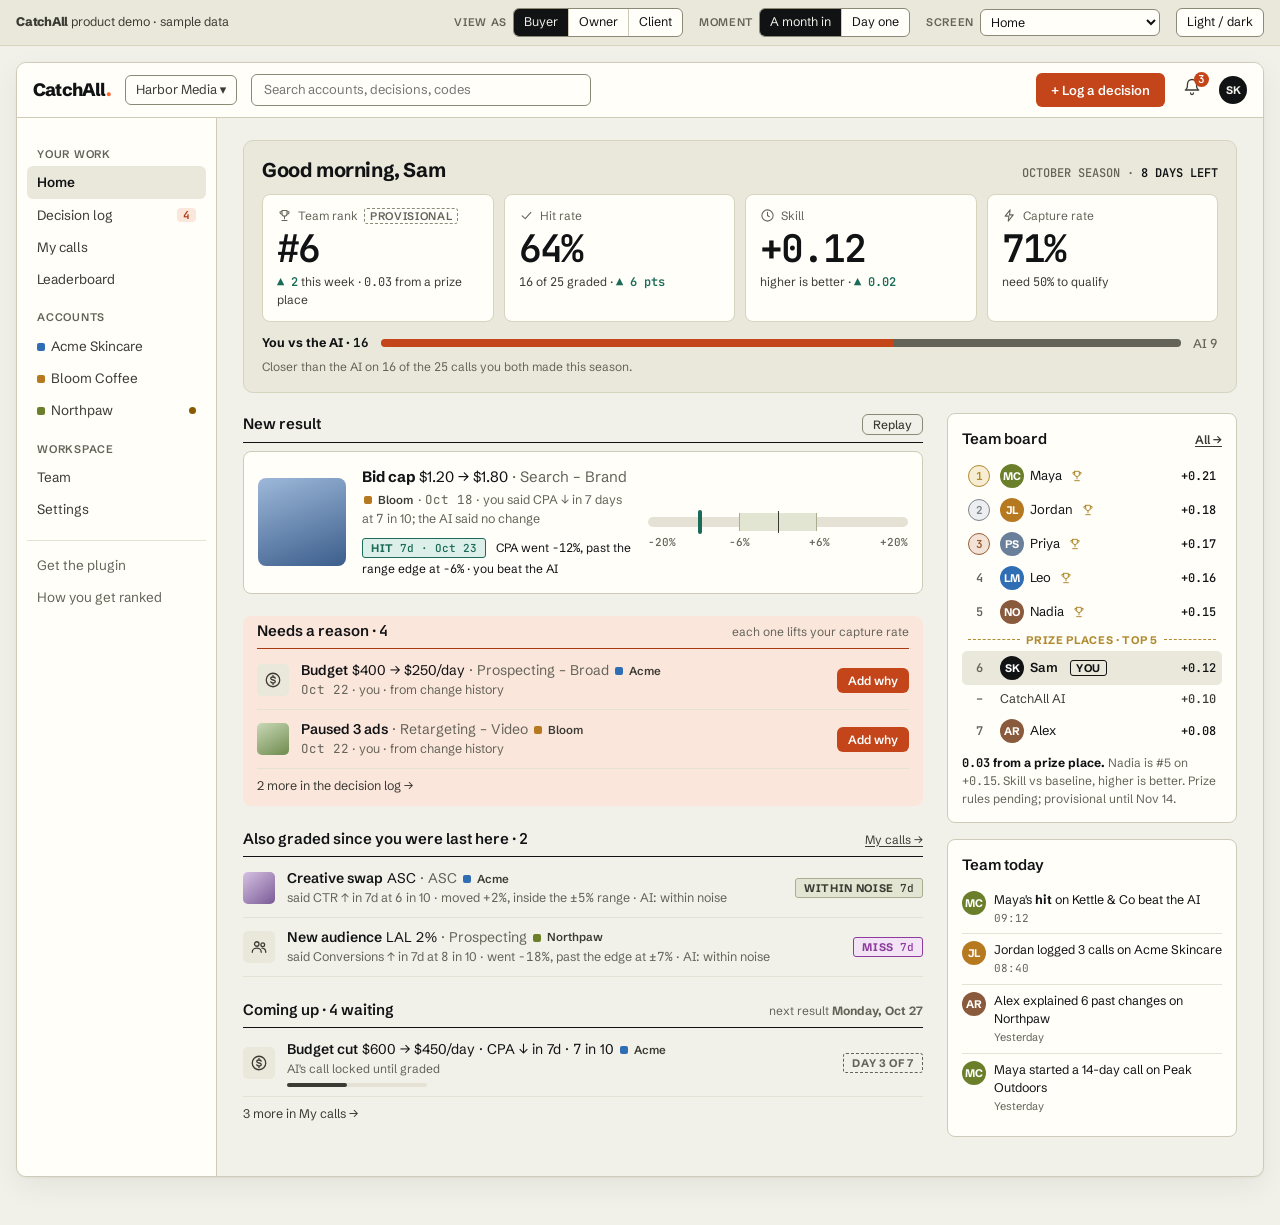
==== docs/index.html @ 1b66565b "Publish the demo on GitHub Pages build.py also writes docs/index.html (with noindex) for Pages.  Co-" ====
<!doctype html><html lang="en"><head><meta charset="utf-8"><meta name="viewport" content="width=device-width, initial-scale=1, viewport-fit=cover"><meta name="robots" content="noindex, nofollow"></head><body>
<title>CatchAll Demo</title>
<meta name="claude:viewport-fit-sides" content="cover">
<link rel="preconnect" href="https://fonts.googleapis.com"><link rel="preconnect" href="https://fonts.gstatic.com" crossorigin>
<link rel="stylesheet" href="https://fonts.googleapis.com/css2?family=Schibsted+Grotesk:wght@400;500;600;700;800&family=Source+Serif+4:opsz,wght@8..60,400;8..60,500&family=JetBrains+Mono:wght@400;500;600&display=swap">
<style>
:root{
  --ground:#F2F1E9; --panel:#FFFEF9; --raised:#EAE8DA; --raised-edge:#D6D3BF;
  --rule:#CFCBB8; --rule-soft:#E5E2D5; --control-edge:#8C8977;
  --ink:#101214; --ink-2:#3B3B34; --muted:#646358;
  --action:#C34519; --action-hover:#A83A12; --on-action:#FFFFFF; --action-text:#A83A12; --needs-tint:#FBE6DC;
  --mark:#FE6A34;
  --band:#E1E5D2; --band-edge:#A9AE93;
  --hit:#1A6B57; --hit-tint:#DCEFE8;
  --miss:#8E3B9E; --miss-tint:#F2E4F5;
  --inferred:#4A6A8E; --inferred-line:#6E8FB3;
  --warn:#8A5A00; --warn-tint:#FFF1CC; --error:#B42318;
  --c1:#2F6DB5; --c2:#B7791F; --c3:#6B7F2A; --c4:#8A5A3C; --c5:#6A7F99; --c6:#3D4A5C;
  --sans:"Schibsted Grotesk",system-ui,sans-serif; --serif:"Source Serif 4",Georgia,serif; --mono:"JetBrains Mono",ui-monospace,monospace;
}
:root[data-theme="dark"]{
  --ground:#14150F; --panel:#1B1C16; --raised:#23241C; --raised-edge:#3A3B2E;
  --rule:#3A3B30; --rule-soft:#2A2B22; --control-edge:#77786A;
  --ink:#ECEBE3; --ink-2:#C8C7BC; --muted:#A3A295;
  --action:#FE6A34; --action-hover:#FF8556; --on-action:#14150F; --action-text:#FF8F66; --needs-tint:#33210F;
  --band:#2A3125; --band-edge:#56634A;
  --hit:#5CCBA9; --hit-tint:#15302A;
  --miss:#D09AE6; --miss-tint:#2E1B35;
  --inferred:#9DB6D8; --inferred-line:#7F9CC4;
  --warn:#F2C14E; --warn-tint:#35290C; --error:#FF6B5E;
  --c1:#6EA3E0; --c2:#E0A84A; --c3:#A3B85A; --c4:#C2896A; --c5:#9AAEC8; --c6:#B9C3D1;
}
*{box-sizing:border-box}
body{margin:0;background:var(--ground);color:var(--ink);font:400 14px/1.5 var(--sans);-webkit-font-smoothing:antialiased}
td.num,th.num,.tile .v,.num{font-family:var(--mono);font-variant-numeric:tabular-nums}
.page{max-width:1280px;margin:0 auto;padding:0 24px 80px}
.mast{display:flex;justify-content:space-between;align-items:center;padding:18px 0;border-bottom:1px solid var(--rule)}
.wm{font-weight:800;font-size:22px;letter-spacing:-.045em}.wm i{font-style:normal;color:var(--mark)}
.toggle{font:500 13px var(--sans);background:var(--panel);color:var(--ink);border:1px solid var(--control-edge);border-radius:6px;padding:6px 12px;cursor:pointer}
h1{font-size:40px;font-weight:800;letter-spacing:-.04em;line-height:1.05;margin:44px 0 10px}
h2{font-size:24px;font-weight:700;letter-spacing:-.03em;margin:56px 0 6px}
h3{font-size:15px;font-weight:600;margin:0}
.intro{font-size:17px;color:var(--muted);max-width:68ch;margin:0}
.sub{color:var(--muted);max-width:72ch;margin:0 0 18px}
.muted{color:var(--muted)}.small{font-size:12px}
.mono{font-family:var(--mono)}
.panel{background:var(--panel);border:1px solid var(--rule);border-radius:8px;padding:18px}
.grid2{display:grid;grid-template-columns:1fr 1fr;gap:20px}
@media(max-width:900px){.grid2{grid-template-columns:1fr}}
.fix{display:grid;grid-template-columns:28px 1fr;gap:10px;padding:10px 0;border-bottom:1px solid var(--rule-soft)}
.fix .n{font:600 12px var(--mono);color:var(--muted)}
.fix b{font-weight:600}
/* controls */
.btn{display:inline-flex;align-items:center;gap:6px;font:600 13px var(--sans);border-radius:6px;padding:8px 14px;border:1px solid transparent;text-decoration:none;cursor:pointer;white-space:nowrap}
.btn-primary{background:var(--action);color:var(--on-action)}.btn-primary:hover{background:var(--action-hover)}
.btn-secondary{background:var(--panel);color:var(--ink);border-color:var(--ink)}
.btn-sm{padding:4px 10px;font-size:12px}
.btn:focus-visible{outline:2px solid var(--action);outline-offset:2px}
/* stamps (min 11px) */
.stamp{display:inline-flex;align-items:center;gap:6px;border:1.5px solid currentColor;border-radius:3px;padding:2px 8px;font:700 11px var(--sans);letter-spacing:.06em;text-transform:uppercase;white-space:nowrap}
.stamp .m{font:500 11px var(--mono);letter-spacing:0;text-transform:none}
.stamp.hit{color:var(--hit);background:var(--hit-tint)}
.stamp.miss{color:var(--miss);background:var(--miss-tint)}
.stamp.noise{color:var(--ink-2);background:var(--band);border-color:var(--band-edge)}
.stamp.wait{color:var(--muted);border-style:dashed;background:transparent}
.stamp.ref{color:var(--ink-2);background:transparent;border-width:1px}
.stamp.was{color:var(--muted);background:transparent;border-color:var(--rule);border-width:1px}
.ico{width:18px;height:18px;stroke:currentColor;fill:none;stroke-width:1.7;stroke-linecap:round;stroke-linejoin:round}
.thumb{display:block;width:32px;height:32px;border-radius:5px}
.ctype{width:32px;height:32px;border-radius:5px;display:flex;align-items:center;justify-content:center;background:var(--raised);color:var(--ink-2)}
.adot{display:inline-block;width:8px;height:8px;border-radius:2px;margin-right:6px}
.you{display:inline-block;font:700 11px var(--sans);letter-spacing:.06em;text-transform:uppercase;color:var(--ink);border:1.5px solid var(--ink);border-radius:3px;padding:0 5px;margin-left:6px}
/* app */
.app{border:1px solid var(--rule);border-radius:10px;overflow:hidden;background:var(--ground);box-shadow:0 1px 2px rgba(20,21,15,.05),0 10px 30px rgba(20,21,15,.06)}
.topbar{display:flex;align-items:center;gap:14px;padding:10px 16px;background:var(--panel);border-bottom:1px solid var(--rule)}
.ws,.search,.sel{font-size:13px;border:1px solid var(--control-edge);border-radius:6px;padding:4px 10px;background:var(--panel);color:var(--ink-2)}
.search{flex:1;max-width:340px;color:var(--muted)}
.sp{flex:1}
.av{width:28px;height:28px;border-radius:50%;background:var(--ink);color:var(--ground);display:flex;align-items:center;justify-content:center;font:700 11px var(--sans)}
.body{display:flex}
.side{width:200px;flex:none;padding:14px 10px;background:var(--panel);border-right:1px solid var(--rule)}
.side a{display:flex;justify-content:space-between;align-items:center;padding:6px 10px;border-radius:6px;color:var(--ink-2);text-decoration:none;font-size:13.5px}
.side a.on{background:var(--raised);color:var(--ink);font-weight:600}
.side .n{font:600 11px var(--mono);background:var(--needs-tint);color:var(--action-text);border-radius:4px;padding:0 6px}
.side .lbl{font-size:11px;font-weight:600;letter-spacing:.07em;text-transform:uppercase;color:var(--muted);padding:14px 10px 4px}
.main{flex:1;min-width:0;padding:22px 26px}
.titlebar{display:flex;justify-content:space-between;align-items:center;margin-bottom:12px}
.titlebar h2{margin:0;font-size:26px}
.filters{display:flex;gap:8px;flex-wrap:wrap;margin-bottom:12px}
.needsbar{display:flex;justify-content:space-between;align-items:center;background:var(--needs-tint);border-radius:8px;padding:8px 12px;margin-bottom:12px;color:var(--ink)}
.needsbar b{color:var(--action-text)}
/* dense table */
.tablewrap{background:var(--panel);border:1px solid var(--rule);border-radius:8px;max-height:640px;overflow:auto}
table{width:100%;border-collapse:collapse}
thead th{position:sticky;top:0;background:var(--panel);z-index:1;font-size:11px;font-weight:600;letter-spacing:.06em;text-transform:uppercase;color:var(--muted);text-align:left;padding:9px 10px;border-bottom:1.5px solid var(--ink)}
tbody td{padding:7px 10px;border-bottom:1px solid var(--rule-soft);vertical-align:middle;font-size:13.5px}
tbody tr:nth-child(even) td{background:color-mix(in srgb,var(--raised) 35%,var(--panel))}
tbody tr:hover td{background:var(--raised)}
tbody tr.needs td{background:var(--needs-tint)}
td.dt{font:500 12px var(--mono);color:var(--muted);white-space:nowrap;width:64px}
td.tn{font-size:12.5px;color:var(--ink-2);white-space:nowrap}
td.st{text-align:right;width:150px}
/* scoreboard */
.score{background:var(--raised);border:1px solid var(--raised-edge);border-radius:10px;padding:16px 18px;margin-bottom:20px}
.score .top{display:flex;justify-content:space-between;align-items:baseline}
.season{font:500 12px var(--mono);color:var(--muted)}.season b{color:var(--ink);font-weight:600}
.tiles{display:grid;grid-template-columns:repeat(4,1fr);gap:10px;margin-top:12px}
.tile{background:var(--panel);border:1px solid var(--raised-edge);border-radius:8px;padding:12px 14px}
.tile .k{font-size:12px;color:var(--muted)}
.tile .v{font:600 38px var(--mono);letter-spacing:-.05em;line-height:1.05;margin:4px 0}
.tile .d{font-size:12px;color:var(--ink-2)}
.up{color:var(--hit);font:600 12px var(--mono)}
/* band chart */
.chart{background:var(--panel);border:1px solid var(--rule);border-radius:8px;padding:16px}
/* evidence */
.qlist .q{display:grid;grid-template-columns:22px 1fr;gap:8px;padding:10px 0;border-bottom:1px solid var(--rule-soft)}
.qlist .glyph{font:500 26px/1 var(--serif);color:var(--ink-2)}
.qlist .txt{font:400 16px/1.45 var(--serif)}
.qlist .inf .glyph{font:600 13px var(--sans);color:var(--inferred);line-height:1.6}
.qlist .inf .txt{font:400 14px/1.5 var(--sans)}
.ev{display:inline-block;font:600 11px var(--sans);letter-spacing:.05em;text-transform:uppercase;padding:0 6px;border-radius:3px}
.ev.obs{color:var(--ink-2);border:1px solid var(--ink-2)}
.ev.inf{color:var(--inferred);border:1px dashed var(--inferred-line)}
.claim{border:1.5px dashed var(--inferred-line);border-radius:8px;padding:12px 14px}
.legend{display:flex;gap:16px;flex-wrap:wrap;font-size:12px;color:var(--ink-2);margin-top:8px}
.legend i{display:inline-block;width:12px;height:10px;margin-right:6px;vertical-align:-1px}

/* ===== shared additions for full mockups ===== */
.wrap{max-width:1360px;margin:0 auto;padding:24px}
.screen-title{font:700 13px var(--sans);letter-spacing:.06em;text-transform:uppercase;color:var(--muted);margin:40px 0 10px}
.screen-note{font-size:13px;color:var(--muted);max-width:80ch;margin:8px 0 0}
.tabs{display:flex;gap:2px;border-bottom:1px solid var(--rule);margin:4px 0 16px;flex-wrap:wrap}
.tabs a{padding:8px 12px;color:var(--ink-2);text-decoration:none;font-size:13.5px;border-bottom:2px solid transparent;margin-bottom:-1px}
.tabs a.on{color:var(--ink);font-weight:600;border-bottom-color:var(--ink)}
.subtabs{display:flex;gap:6px;flex-wrap:wrap;margin-bottom:14px}
.subtabs a{font-size:12.5px;padding:4px 10px;border:1px solid var(--control-edge);border-radius:6px;color:var(--ink-2);text-decoration:none}
.subtabs a.on{background:var(--ink);color:var(--ground);border-color:var(--ink)}
.sech{display:flex;justify-content:space-between;align-items:baseline;border-bottom:1.5px solid var(--ink);padding-bottom:6px;margin-bottom:2px}
.sech h3{font-size:15px}.sech a{font-size:12.5px;color:var(--ink-2)}
.sec{margin-bottom:22px}
.cols{display:grid;grid-template-columns:1fr 290px;gap:24px;align-items:start}
@media(max-width:1100px){.cols{grid-template-columns:1fr}}
.rail .box{background:var(--panel);border:1px solid var(--rule);border-radius:8px;padding:14px;margin-bottom:16px}
.rail h3{display:flex;justify-content:space-between;margin-bottom:8px}.rail h3 a{font-weight:400;font-size:12px;color:var(--ink-2)}
.li{display:grid;grid-template-columns:32px 1fr auto;gap:12px;align-items:center;padding:9px 0;border-bottom:1px solid var(--rule-soft)}
.li .w{font-size:14px}.li .w b{font-weight:600}.li .s{font-size:12.5px;color:var(--muted)}
.needs{background:var(--needs-tint);border-radius:8px;padding:4px 14px 2px}
.needs .sech{border-color:var(--action-text)}
.prog{height:4px;background:var(--rule-soft);border-radius:2px;width:140px;margin-top:4px}.prog i{display:block;height:4px;background:var(--ink-2);border-radius:2px}
.av2{width:24px;height:24px;border-radius:50%;display:inline-flex;align-items:center;justify-content:center;font:700 11px var(--sans);color:#fff;flex:none}
.reveal{display:grid;grid-template-columns:88px 1fr 260px;gap:16px;align-items:center;padding:14px;border:1px solid var(--rule);border-radius:8px;background:var(--panel)}
@media(max-width:900px){.reveal{grid-template-columns:64px 1fr}.reveal .meter{grid-column:1/-1}}
.meter{position:relative;height:46px}
.meter .track{position:absolute;left:0;right:0;top:18px;height:10px;background:var(--rule-soft);border-radius:5px}
.meter .bandz{position:absolute;top:14px;height:18px;background:var(--band);border-left:1px solid var(--band-edge);border-right:1px solid var(--band-edge)}
.meter .pin{position:absolute;top:11px;width:4px;height:24px;border-radius:2px;background:var(--hit);transform:translateX(-50%)}
.meter .lab{position:absolute;top:36px;font:500 11px var(--mono);color:var(--muted)}
.meter .zero{position:absolute;top:12px;height:22px;width:1px;background:var(--ink-2)}
.h2h{margin-top:12px;display:grid;grid-template-columns:auto 1fr auto;gap:12px;align-items:center;font-size:12.5px}
.h2h .bar{display:flex;height:8px;border-radius:4px;overflow:hidden;background:var(--rule)}
.down{color:var(--miss);font:600 12px var(--mono)}
.big-thumb{width:88px;height:88px;border-radius:8px}
.drawer{position:absolute;top:0;right:0;bottom:0;width:380px;background:var(--panel);border-left:1px solid var(--rule);box-shadow:-8px 0 24px rgba(20,21,15,.10);padding:18px;overflow:auto}
.field{display:flex;flex-direction:column;gap:4px;margin-bottom:14px}.field label{font-size:12px;font-weight:600}
.input{font:400 14px var(--sans);color:var(--ink);background:var(--panel);border:1px solid var(--control-edge);border-radius:6px;padding:8px 10px}
.help{font-size:12px;color:var(--muted)}.help.err{color:var(--error)}
.seg{display:inline-flex;border:1px solid var(--control-edge);border-radius:6px;overflow:hidden}
.seg span{padding:5px 11px;font-size:13px;border-right:1px solid var(--rule)}.seg span:last-child{border-right:0}.seg .on{background:var(--ink);color:var(--ground)}
.chip{display:inline-block;font-size:12px;padding:3px 10px;border:1px solid var(--control-edge);border-radius:6px;background:var(--panel);margin:0 4px 4px 0}
.chip.on{background:var(--ink);color:var(--ground);border-color:var(--ink)}
.banner{display:flex;justify-content:space-between;align-items:center;gap:12px;border-radius:8px;padding:10px 14px;margin-bottom:14px}
.banner.warn{background:var(--warn-tint);color:var(--ink)}.banner.warn b{color:var(--warn)}
.banner.err{background:color-mix(in srgb,var(--error) 10%,var(--panel));color:var(--ink)}
.banner.info{background:var(--raised)}
.skel{background:linear-gradient(90deg,var(--raised) 0%,var(--rule-soft) 50%,var(--raised) 100%);background-size:200% 100%;border-radius:4px;height:12px;animation:sk 1.4s linear infinite}
@keyframes sk{to{background-position:-200% 0}}
@media (prefers-reduced-motion:reduce){.skel{animation:none}}
.empty{display:grid;grid-template-columns:180px 1fr;gap:20px;align-items:center;background:var(--raised);border:1px solid var(--raised-edge);border-radius:10px;padding:18px}
.illus{height:130px;border-radius:8px;border:1.5px dashed var(--raised-edge);display:flex;align-items:center;justify-content:center;text-align:center;font-size:12px;color:var(--muted);padding:12px;background:var(--panel)}
.kpi{display:grid;grid-template-columns:repeat(4,1fr);gap:10px;margin-bottom:16px}
@media(max-width:900px){.kpi{grid-template-columns:1fr 1fr}}
.kpi .tile .v{font-size:26px}
.phone{width:390px;border:1px solid var(--rule);border-radius:24px;overflow:hidden;background:var(--ground);box-shadow:0 10px 30px rgba(20,21,15,.08)}
.phone-row{display:flex;gap:24px;flex-wrap:wrap;align-items:flex-start}
.note-chip{display:inline-block;font:600 11px var(--sans);letter-spacing:.05em;text-transform:uppercase;color:var(--muted);border:1px dashed var(--control-edge);border-radius:4px;padding:1px 6px}
/* leaderboard */
:root{--gold:#B08A2E;--gold-tint:#F6EDD3;--silver:#7D858E;--silver-tint:#ECEEF0;--bronze:#9A5E35;--bronze-tint:#F3E3D6}
:root[data-theme="dark"]{--gold:#E2BE5E;--gold-tint:#3A3015;--silver:#C3CAD2;--silver-tint:#2B2E33;--bronze:#D49A6E;--bronze-tint:#3A2618}
.medal{display:inline-flex;align-items:center;justify-content:center;width:26px;height:26px;border-radius:50%;font:700 12px var(--mono);border:2px solid currentColor}
.m1{color:var(--gold);background:var(--gold-tint)}.m2{color:var(--silver);background:var(--silver-tint)}.m3{color:var(--bronze);background:var(--bronze-tint)}
.rk{display:inline-block;width:26px;text-align:center;font:600 13px var(--mono);color:var(--muted)}
.mv{font:600 12px var(--mono);white-space:nowrap}.mv.u{color:var(--hit)}.mv.d{color:var(--miss)}.mv.s{color:var(--muted)}
.prize{color:var(--gold);vertical-align:-3px;margin-left:6px}
tr.line td{padding:0;border-bottom:0}
.pl{display:flex;align-items:center;gap:10px;margin:2px 0;font:700 11px var(--sans);letter-spacing:.06em;text-transform:uppercase;color:var(--gold)}
.pl:before,.pl:after{content:"";flex:1;border-top:2px dashed var(--gold)}
/* FINDING-001: figures in tables are mono (DESIGN: all figures in JetBrains Mono) */
td.r,th.r,td.num{font-family:var(--mono);font-variant-numeric:tabular-nums}
/* FINDING-002: nothing under the 11px minimum (labels, badges, counts, chart labels) */
.pl.thin,.prov,.tier,.bell .cnt,.bell b,.calsvg text,.mini .medal{font-size:11px!important}
svg text{font-size:11px}
/* FINDING-003: one visible focus ring on every interactive element */
a:focus-visible,button:focus-visible,[role=button]:focus-visible,.chip:focus-visible,.seg span:focus-visible,.tabs a:focus-visible,.side a:focus-visible,input:focus-visible,select:focus-visible,textarea:focus-visible{outline:2px solid var(--action);outline-offset:2px;border-radius:4px}
/* FINDING-004: segmented controls keep their natural width inside form fields */
.field>.seg,.field .seg{align-self:flex-start;width:auto}
/* FINDING-005: the app frame adapts below 760px (DESIGN: phone layouts for Home, My calls, Leaderboard, public pages) */
@media (max-width:760px){
  .app .body{flex-direction:column}
  .app .side{width:auto;border-right:0;border-bottom:1px solid var(--rule);display:flex;gap:4px;overflow-x:auto;padding:8px 10px;white-space:nowrap;-webkit-mask-image:linear-gradient(90deg,#000 85%,transparent)}
  .app .side .lbl,.app .side .foot,.app .side hr{display:none}
  .app .side a{flex:none}
  .topbar{flex-wrap:wrap;gap:8px}
  .topbar .search,.topbar .ws{display:none}
  .main{padding:16px}
  .tiles,.kpi{grid-template-columns:1fr 1fr!important}
  .cols,.grid2,.grid3{grid-template-columns:1fr!important}
  .drawer{width:100%;position:fixed}
  .titlebar{flex-wrap:wrap;gap:8px}
  .tabs{flex-wrap:nowrap;overflow-x:auto}
  .wrap,.page{padding-left:16px;padding-right:16px}
  table{display:block;overflow-x:auto}
}
@media (max-width:760px){
  .tiles,.kpi{grid-template-columns:minmax(0,1fr) minmax(0,1fr)!important}
  .tile,.main,.app,.panel{min-width:0}
  .tile .v{font-size:30px}
  .app{max-width:100%}
  .main *{max-width:100%}
}
@media (max-width:760px){.side{max-width:100%;overflow-x:auto}.body{overflow:hidden;max-width:100%}}
@media (max-width:760px){.tablewrap{max-width:100%;overflow-x:auto}.app{overflow:hidden}}
@media (max-width:760px){.wrap,.page{overflow-x:clip}.npanel,.drawer,.dialog,.modal{max-width:calc(100vw - 32px);right:0}}

@media (prefers-color-scheme: dark){:root:not([data-theme="light"]){--ground:#14150F; --panel:#1B1C16; --raised:#23241C; --raised-edge:#3A3B2E;
  --rule:#3A3B30; --rule-soft:#2A2B22; --control-edge:#77786A;
  --ink:#ECEBE3; --ink-2:#C8C7BC; --muted:#A3A295;
  --action:#FE6A34; --action-hover:#FF8556; --on-action:#14150F; --action-text:#FF8F66; --needs-tint:#33210F;
  --band:#2A3125; --band-edge:#56634A;
  --hit:#5CCBA9; --hit-tint:#15302A;
  --miss:#D09AE6; --miss-tint:#2E1B35;
  --inferred:#9DB6D8; --inferred-line:#7F9CC4;
  --warn:#F2C14E; --warn-tint:#35290C; --error:#FF6B5E;
  --c1:#6EA3E0; --c2:#E0A84A; --c3:#A3B85A; --c4:#C2896A; --c5:#9AAEC8; --c6:#B9C3D1;--gold:#E2BE5E;--gold-tint:#3A3015;--silver:#C3CAD2;--silver-tint:#2B2E33;--bronze:#D49A6E;--bronze-tint:#3A2618;color-scheme:dark}}
:root[data-theme="dark"]{color-scheme:dark}
/* CatchAll demo: additions on top of ds-base.css (the design system from DESIGN.md). Tokens only. */
body{padding-left:0;padding-right:0}
.stage{padding-block:16px 48px;padding-left:max(16px,env(safe-area-inset-left,0px));padding-right:max(16px,env(safe-area-inset-right,0px));max-width:1440px;margin:0 auto}
button{font:inherit;color:inherit}
.linkbtn{background:none;border:0;padding:0;cursor:pointer;color:inherit;text-align:left}
.linkbtn.u{text-decoration:underline;text-underline-offset:2px;color:var(--ink-2)}
.sr{position:absolute;width:1px;height:1px;overflow:hidden;clip:rect(0 0 0 0)}

/* demo bar: presenter controls, visually distinct from the product */
.demobar{position:sticky;top:env(safe-area-inset-top,0px);z-index:30;display:flex;flex-wrap:wrap;gap:10px 16px;align-items:center;padding:8px max(16px,env(safe-area-inset-right,0px)) 8px max(16px,env(safe-area-inset-left,0px));background:var(--raised);border-bottom:1px solid var(--raised-edge);font-size:12.5px}
body::before{content:"";position:fixed;inset:0 0 auto;height:env(safe-area-inset-top,0px);z-index:31;background:var(--raised)}
.dlabel{color:var(--ink-2);margin-right:auto}
.dlabel b{font-weight:800;letter-spacing:-.02em}
.dgroup{display:inline-flex;align-items:center;gap:6px}
.dk{color:var(--muted);font-size:11px;font-weight:600;letter-spacing:.06em;text-transform:uppercase}
.dseg{display:inline-flex;border:1px solid var(--control-edge);border-radius:6px;overflow:hidden;background:var(--panel)}
.dseg button{border:0;background:none;padding:4px 10px;cursor:pointer;font-size:12.5px;border-right:1px solid var(--rule)}
.dseg button:last-child{border-right:0}
.dseg button.on{background:var(--ink);color:var(--ground)}
#jump{font:inherit;font-size:12.5px;padding:4px 6px;border:1px solid var(--control-edge);border-radius:6px;background:var(--panel);color:var(--ink);max-width:180px}
.dbtn{border:1px solid var(--control-edge);background:var(--panel);border-radius:6px;padding:4px 10px;cursor:pointer;font-size:12.5px}

/* frame controls as real buttons */
.topbar .wm{font-size:18px}
.topbar .ws{cursor:pointer}
.topbar .search{display:flex;align-items:center}
.topbar .search input{border:0;background:transparent;font:inherit;font-size:13px;color:var(--ink);width:100%;outline:none}
.bell{position:relative;background:none;border:0;cursor:pointer;color:var(--ink-2);padding:4px}
.bell b{position:absolute;top:-2px;right:-4px;background:var(--action);color:var(--on-action);border-radius:8px;font:600 11px var(--mono);padding:0 4px;line-height:15px}
.av{border:0;cursor:pointer}
.navlink{display:flex;justify-content:space-between;align-items:center;width:100%;padding:6px 10px;border-radius:6px;border:0;background:none;color:var(--ink-2);font-size:13.5px;cursor:pointer;text-align:left}
.navlink:hover{background:var(--raised)}
.navlink.on{background:var(--raised);color:var(--ink);font-weight:600}
.navlink.muted{color:var(--muted)}
.side .n{font:600 11px var(--mono);background:var(--needs-tint);color:var(--action-text);border-radius:4px;padding:0 6px}
.side .foot{border-top:1px solid var(--rule-soft);margin-top:14px;padding-top:8px}
.sdot{width:7px;height:7px;border-radius:50%;flex:none}.sdot.w{background:var(--warn)}.sdot.n{background:var(--control-edge)}
.tag2{display:inline-flex;align-items:center;font-size:11.5px;font-weight:600;color:var(--ink-2);background:none;border:0;padding:0 2px;cursor:pointer;white-space:nowrap}
.tag2:hover{text-decoration:underline}
.rowend{display:flex;align-items:center;gap:8px;justify-content:flex-end}
.li[data-row]{cursor:default}
.tabs button{padding:8px 12px;color:var(--ink-2);background:none;border:0;border-bottom:2px solid transparent;margin-bottom:-1px;cursor:pointer;font-size:13.5px}
.tabs button.on{color:var(--ink);font-weight:600;border-bottom-color:var(--ink)}
.subtabs button{font-size:12.5px;padding:4px 10px;border:1px solid var(--control-edge);border-radius:6px;color:var(--ink-2);background:var(--panel);cursor:pointer}
.subtabs button.on{background:var(--ink);color:var(--ground);border-color:var(--ink)}
.chip{cursor:pointer}
.seg span,.seg button{cursor:pointer}
.seg button{border:0;border-right:1px solid var(--rule);background:none;padding:5px 11px;font-size:13px}
.seg button:last-child{border-right:0}
.seg button.on{background:var(--ink);color:var(--ground)}
.btn[disabled],.btn.is-disabled{opacity:.45;cursor:not-allowed}

/* drawers and dialogs */
.scrim{position:fixed;inset:0;z-index:40;background:color-mix(in srgb,var(--ink) 18%,transparent);display:flex;justify-content:flex-end}
.scrim.center{align-items:center;justify-content:center;padding:16px}
.scrim .drawer{position:relative;width:min(420px,100%);height:100%;padding:0;display:flex;flex-direction:column;padding-top:env(safe-area-inset-top,0px)}
.scrim .dialog{background:var(--panel);border:1px solid var(--rule);border-radius:10px;width:min(560px,100%);max-height:90vh;overflow:auto;box-shadow:0 10px 30px rgba(20,21,15,.14)}
.dh{display:flex;justify-content:space-between;align-items:center;padding:16px 18px;border-bottom:1px solid var(--rule)}
.dh h2{font-size:17px;margin:0;font-weight:700;letter-spacing:-.02em}
.x{background:none;border:0;font-size:22px;line-height:1;cursor:pointer;color:var(--muted)}
.dbody{padding:16px 18px;overflow:auto;flex:1}
.dfoot{display:flex;justify-content:space-between;gap:8px;padding-top:14px;border-top:1px solid var(--rule-soft);margin-top:8px}

/* toast */
.toast{position:fixed;left:50%;bottom:calc(24px + env(safe-area-inset-bottom,0px));transform:translateX(-50%) translateY(20px);background:var(--ink);color:var(--ground);padding:10px 16px;border-radius:8px;font-size:13.5px;opacity:0;transition:opacity .2s ease-out,transform .2s ease-out;z-index:50;max-width:calc(100% - 32px);pointer-events:none}
.toast.show{opacity:1;transform:translateX(-50%) translateY(0)}
@media (prefers-reduced-motion:reduce){.toast{transition:none}}

@media (max-width:760px){
  .demobar{font-size:12px}
  .dlabel{width:100%}
  .navlink{width:auto;flex:none;white-space:nowrap}
  .side .foot{display:none}
  .topbar .search{display:none}
}
/* avatar initials stay readable on light avatar colours in dark mode */
:root[data-theme="dark"] .av2{color:#14150F}
@media (prefers-color-scheme: dark){:root:not([data-theme="light"]) .av2{color:#14150F}}
/* CatchAll demo: account page (src/views/account.js). Tokens from ds-base.css only; raw hex only in ad thumbnails from CA.data.thumbs. */
.acct{min-width:0}
.acct .btn-ghost,.ac-ghost{background:transparent;color:var(--ink);border-color:var(--control-edge)}
.acct .btn .ico{width:15px;height:15px}
.ac-head{display:flex;justify-content:space-between;align-items:flex-start;gap:12px 16px;flex-wrap:wrap}
.ac-name{display:flex;align-items:center;font:700 26px/1.2 var(--sans);letter-spacing:-.03em;margin:0}
.ac-name .adot{width:12px;height:12px;border-radius:3px;margin-right:10px;flex:none}
.ac-stat{font-size:12.5px;color:var(--ink-2);margin-top:3px}
.ac-sdot{display:inline-block;width:7px;height:7px;border-radius:50%;background:var(--ink-2);margin-right:6px;vertical-align:1px}
.ac-sdot.w{background:var(--warn)}.ac-sdot.n{background:transparent;border:1.5px solid var(--control-edge)}
.ac-warn{color:var(--warn)}
.ac-acts{display:flex;gap:8px;flex-wrap:wrap}
.ac-spin{display:inline-block;width:12px;height:12px;border:2px solid var(--rule);border-top-color:var(--ink);border-radius:50%;animation:acspin .8s linear infinite}
@keyframes acspin{to{transform:rotate(360deg)}}
@media (prefers-reduced-motion:reduce){.ac-spin{animation:none}}
.acct .tabs{margin-top:10px}
.ac-lnk{font-size:12.5px;color:var(--ink-2);text-decoration:underline;text-underline-offset:2px;text-decoration-color:var(--rule)}
.ac-lnk:hover{text-decoration-color:currentColor}
.ac-sr{display:inline-flex;align-items:center;gap:8px;flex-wrap:wrap}
.acct .sech{gap:8px 12px;flex-wrap:wrap}
.ac-cap{font:600 11px var(--sans);letter-spacing:.06em;text-transform:uppercase;color:var(--muted);margin:10px 0 6px}
.ac-pill{display:inline-block;font:600 11px var(--sans);letter-spacing:.05em;text-transform:uppercase;border:1px solid var(--ink-2);color:var(--ink-2);border-radius:3px;padding:0 6px;white-space:nowrap}
.ac-sel{font:inherit;font-size:13px;cursor:pointer;max-width:100%}
.ac-inline{display:inline-flex;gap:8px;align-items:center;flex-wrap:wrap}
.ac-ctrls{display:flex;gap:8px;align-items:center;flex-wrap:wrap;margin-bottom:14px}
.ac-chips{margin:8px 0 4px}
.ac-empty{grid-template-columns:1fr;margin-top:10px}
.ac-ebody p{margin-top:0}
.ac-two{display:grid;grid-template-columns:minmax(0,1fr) minmax(0,1fr);gap:20px}
.ac-tw{max-height:none}
.ac-back{font-size:13px;color:var(--ink-2)}
.ac-tb{flex-wrap:wrap;gap:8px 12px;margin-top:6px}
.ac-tb h2{font-size:22px}
.ac-was{color:var(--muted);text-decoration:line-through}
.ac-chg{display:inline-block;font:600 11px var(--sans);letter-spacing:.05em;text-transform:uppercase;padding:0 6px;border-radius:3px;border:1px solid var(--ink-2);margin-right:4px;vertical-align:1px}
.ac-ql{padding:4px 16px;margin-top:8px}
.ac-qa{font:400 15.5px/1.45 var(--serif)}

/* performance */
.ac-rng{position:relative;height:8px;background:var(--rule-soft);border-radius:4px;margin:8px 0 4px}
.ac-rng .b{position:absolute;top:-2px;height:12px;background:var(--band);border-left:1px solid var(--band-edge);border-right:1px solid var(--band-edge)}
.ac-rng .p{position:absolute;top:-4px;width:3px;height:16px;border-radius:2px;background:var(--ink);transform:translateX(-50%)}
.ac-sideby{display:grid;grid-template-columns:minmax(0,1fr) 340px;gap:16px;align-items:start}
.ac-sideby.closed{grid-template-columns:minmax(0,1fr)}
.ac-chart{min-width:0}
.ac-canvas{width:100%;overflow:hidden}
.ac-canvas svg{display:block}
.ac-lt{display:flex;justify-content:space-between;align-items:baseline;gap:8px;flex-wrap:wrap}
.ac-look{padding:14px 16px}
.ac-lrow{display:grid;grid-template-columns:32px minmax(0,1fr);gap:12px;align-items:start;padding:9px 0;border-bottom:1px solid var(--rule-soft)}
.ac-lrow.need{background:var(--needs-tint);border-radius:6px;padding-left:6px;padding-right:6px}
.ac-i2{color:var(--ink-2)}
.ac-lfoot{display:flex;justify-content:space-between;align-items:center;gap:8px;flex-wrap:wrap;margin-top:10px}
.ac-headline{font-size:19px;font-weight:600;letter-spacing:-.01em;margin:0 0 4px;max-width:70ch}
.ac-stack{display:flex;height:14px;border-radius:3px;overflow:hidden;gap:2px}
.ac-stack span{display:block;height:100%}
.ac-stack .i,.legend .ac-li-i{background:var(--ink-2)}
.ac-stack .w,.legend .ac-li-w{background:var(--muted)}
.ac-stack .n,.legend .ac-li-n{background:var(--rule)}
.ac-li3{grid-template-columns:32px minmax(0,1fr) auto}

/* health */
.ac-hb{flex-wrap:wrap}
.ac-trend{display:inline-flex;align-items:center;gap:8px;flex-wrap:wrap}
.ac-crow{display:grid;grid-template-columns:200px 64px 150px minmax(0,1fr);gap:12px;align-items:center;padding:6px 0;border-bottom:1px solid var(--rule-soft)}
.ac-cbar{display:flex;align-items:center;gap:8px}
.ac-cbar b{width:36px}
.ac-cbar .t{flex:1;height:6px;background:var(--rule-soft);border-radius:3px}
.ac-cbar .t span{display:block;height:6px;border-radius:3px}
.ac-cth{display:flex;gap:6px}
.ac-kv{display:grid;grid-template-columns:repeat(4,minmax(0,1fr));border-top:1px solid var(--rule-soft);margin-top:10px}
.ac-kv.flush{border-top:0;margin-top:0}
.ac-kv>div{padding:10px 12px 10px 0}
.ac-kv .v{font:600 22px var(--mono);letter-spacing:-.04em}
.ac-kv .vu{font:500 14px var(--sans);letter-spacing:0;color:var(--ink-2);margin-left:6px}
.ac-kv .d{font-size:12px;color:var(--ink-2)}
.ac-gal{display:grid;gap:12px}
.ac-gal.g8{grid-template-columns:repeat(8,minmax(0,1fr))}
.ac-gal.g4{grid-template-columns:repeat(4,minmax(0,1fr))}
.ac-gal .im{display:block;aspect-ratio:1;border-radius:6px}
.ac-gal .c{font-size:12px;color:var(--ink-2);margin-top:4px;line-height:1.35}
.ac-gal .c b{font-weight:600;color:var(--ink)}
.ac-basic{grid-template-columns:minmax(0,1fr) auto auto}
.ac-basic2{grid-template-columns:minmax(0,1fr) auto}

/* market */
.ac-kwgrid{display:grid;grid-template-columns:minmax(0,1fr) 240px;gap:16px;margin-top:10px;align-items:start}
.ac-dl{grid-template-columns:64px minmax(0,1fr) auto}
.ac-steps{max-width:600px}
.ac-steps .s{display:grid;grid-template-columns:20px minmax(0,1fr) auto;gap:10px;padding:7px 0;border-bottom:1px solid var(--rule-soft);font-size:13.5px}
.ac-steps .s .ico{width:16px;height:16px;margin-top:2px}
.ac-steps .s.done{color:var(--ink-2)}
.ac-steps .s.todo{color:var(--muted)}
.ac-qgrid{display:grid;grid-template-columns:240px minmax(0,1fr);gap:18px;align-items:start}
.ac-filters{padding:14px}
.ac-filters .ac-cap:first-child{margin-top:0}
.ac-cb,.ac-cbrow{display:flex;align-items:baseline;gap:8px;font-size:13px;padding:2px 0}
.ac-cb input,.ac-cbrow input{accent-color:var(--ink);width:15px;height:15px;margin:0;flex:none;transform:translateY(2px)}
.ac-cb label,.ac-cbrow label{cursor:pointer}

/* competitors */
.ac-cw{grid-template-columns:150px minmax(0,1fr) auto}
.ac-th24{display:flex;align-items:center;gap:4px;flex-wrap:wrap;margin-top:4px}
.ac-t24{display:inline-block;width:24px;height:24px;border-radius:4px}
.ac-ws{grid-template-columns:auto minmax(0,1fr) auto}
.ac-brands{display:flex;gap:18px;flex-wrap:wrap;padding:10px 0;font-size:13.5px}

/* audience */
.ac-subtabs{align-items:center}
.ac-gap{width:12px}
.ac-segp{padding:16px 20px}
.ac-seghead{display:grid;grid-template-columns:minmax(0,1fr) 280px;gap:24px;align-items:start;padding-bottom:12px;border-bottom:1px solid var(--rule-soft)}
.ac-aw{display:flex;justify-content:space-between;gap:8px;font-size:13px}
.ac-dots{font:600 13px var(--mono);letter-spacing:1px}
.ac-dots i{font-style:normal;color:var(--rule)}
.ac-blk{padding:12px 0;border-bottom:1px solid var(--rule-soft)}
.ac-blk .ac-cap{margin-top:0}
.ac-blk ul{margin:0;padding-left:18px}
.ac-kgrid{display:grid;grid-template-columns:100px minmax(0,1fr);gap:4px 10px}
.ac-ind{display:grid;grid-template-columns:minmax(0,1fr) auto;gap:6px 12px}
.qlist .q.ac-q0{border:0;padding:4px 0}
.ac-age{display:grid;grid-template-columns:52px minmax(0,1fr) 44px;gap:10px;align-items:center;padding:5px 0}
.ac-agebar{display:flex;height:14px;gap:2px}
.ac-agebar span{border-radius:2px}

/* suggestions, reports, connection */
.ac-sug{grid-template-columns:32px minmax(0,1fr) auto}
.ac-btns{display:inline-flex;gap:6px;flex-wrap:wrap}
.ac-rgrid{display:grid;grid-template-columns:260px minmax(0,1fr);gap:20px;align-items:start;margin-bottom:22px}
.ac-rlist{padding:8px}
.ac-ritem{display:block;width:100%;text-align:left;background:none;border:0;border-radius:6px;padding:10px 12px;cursor:pointer;color:var(--ink)}
.ac-ritem b{display:block}
.ac-ritem:hover{background:color-mix(in srgb,var(--raised) 50%,var(--panel))}
.ac-ritem.on{background:var(--raised)}
.ac-rhead{display:flex;justify-content:space-between;align-items:baseline;gap:8px 12px;flex-wrap:wrap}
.ac-rsec{padding:14px 0;border-bottom:1px solid var(--rule-soft)}
.ac-rsec.last{border-bottom:0;padding-bottom:0}
.ac-rsec .ac-cap{margin-top:0}

/* share dialog */
.ac-fs{border:0;margin:0;padding:0}
.ac-fs legend{padding:0}
.ac-cbrow{padding:7px 0;border-bottom:1px solid var(--rule-soft);font-size:13.5px}
.ac-sgrid{display:grid;grid-template-columns:1fr 1fr;gap:16px;margin-top:14px}
.ac-flabel{font-size:12px;font-weight:600}
.ac-share .input{width:100%}
.ac-share select.input{cursor:pointer}

@media (max-width:1100px){
  .ac-sideby{grid-template-columns:minmax(0,1fr)}
  .ac-gal.g8{grid-template-columns:repeat(4,minmax(0,1fr))}
}
@media (max-width:900px){
  .ac-two,.ac-kwgrid,.ac-qgrid,.ac-rgrid,.ac-seghead{grid-template-columns:minmax(0,1fr)}
  .ac-kv{grid-template-columns:repeat(2,minmax(0,1fr))}
  .ac-crow{grid-template-columns:minmax(0,1fr) 56px 120px}
  .ac-cth{display:none}
}
@media (max-width:760px){
  .ac-name{font-size:22px}
  .ac-crow{grid-template-columns:minmax(0,1fr) 110px}
  .ac-crow>.small{display:none}
  .ac-cw{grid-template-columns:minmax(0,1fr) auto}
  .ac-cw>b{grid-column:1/-1}
  .ac-basic{grid-template-columns:minmax(0,1fr) auto}
  .ac-basic>.small{grid-column:1/-1;grid-row:2}
  .ac-sug,.ac-li3{grid-template-columns:32px minmax(0,1fr)}
  .ac-sug>.ac-btns,.ac-li3>.stamp{grid-column:2}
  .ac-li3>.stamp{justify-self:start}
  .ac-ws{grid-template-columns:auto minmax(0,1fr)}
  .ac-ws>.linkbtn{grid-column:2}
  .ac-hide-s{display:none}
  .ac-sgrid{grid-template-columns:1fr}
  .ac-headline{font-size:17px}
  .ac-acts .btn{flex:1;justify-content:center}
  .ac-acts{width:100%}
}
.acct td.r,.acct th.r{text-align:right}
.acct th.r{font-family:var(--sans)}
.ac-look{max-height:560px;overflow:auto}
@media (max-width:1100px){.ac-look{max-height:none}}
.acct td.ac-sans{font-family:var(--sans)}
.ac-two{align-items:start}
.ac-share input.mono{font-family:var(--mono);font-size:13px}
.acct #ac-run.running{opacity:1;cursor:progress;color:var(--ink-2)}
@media (max-width:760px){
  .acct .li:not(.ac-dl):not(.ac-basic):not(.ac-basic2):not(.ac-cw):not(.ac-ws){grid-template-columns:32px minmax(0,1fr)}
  .acct .li:not(.ac-dl):not(.ac-basic):not(.ac-basic2):not(.ac-cw):not(.ac-ws)>:nth-child(3){grid-column:2;justify-self:start}
}
/* My calls, Leaderboard, Team, Settings, Profile (agent "board"). Tokens only; classes prefixed b-. */
.b-h1{font-size:26px;font-weight:700;letter-spacing:-.03em;margin:0;line-height:1.2}
.b-h2{font-size:18px;font-weight:700;letter-spacing:-.02em;margin:0}
.b-h3{font-size:18px;font-weight:600;margin:0}
.b-h4{font-size:14px;font-weight:600;margin:0}
.b-calls .titlebar,.b-board .titlebar,.b-team .titlebar,.b-prefs .titlebar,.b-profile .titlebar{flex-wrap:wrap;gap:8px 12px}
.b-sel{font:inherit;font-size:13px;border:1px solid var(--control-edge);border-radius:6px;padding:5px 8px;background:var(--panel);color:var(--ink);max-width:100%}
.b-filters{display:flex;gap:8px;flex-wrap:wrap}
.b-ghost{background:transparent;color:var(--ink-2);border-color:var(--control-edge)}
.b-ghost:hover{background:var(--raised)}
.b-danger{background:var(--panel);color:var(--error);border-color:var(--error)}
.btn[disabled]{opacity:.45;cursor:not-allowed}
.b-btns{display:flex;gap:8px;flex-wrap:wrap;align-items:center}
.b-ico14{width:14px;height:14px}
.rail .box h3{align-items:baseline}

/* list rows */
.b-listpanel{background:var(--panel);border:1px solid var(--rule);border-radius:8px;padding:6px 16px 8px}
.b-listpanel .li:last-child{border-bottom:0}
.b-listpanel.b-pad{padding:16px}
.b-listhead{display:flex;justify-content:space-between;align-items:baseline;flex-wrap:wrap;gap:4px 12px;font-size:13px;color:var(--ink-2);margin:-6px 0 6px}
.b-li{grid-template-columns:32px minmax(0,1fr) auto}
.b-li[hidden]{display:none}
.b-rt{display:flex;flex-direction:column;align-items:flex-end;gap:5px}
.b-rt .small{white-space:nowrap}
.b-s2{font-size:12.5px;color:var(--ink-2);margin-top:3px}
.b-prog{width:160px}
.b-lock{display:inline-flex;align-items:center;gap:4px;font-size:12px;color:var(--muted);border:1px dashed var(--control-edge);border-radius:4px;padding:1px 6px;white-space:nowrap}
.b-lock .ico{width:13px;height:13px}
.b-tier{display:inline-block;font:600 11px var(--sans);letter-spacing:.05em;text-transform:uppercase;color:var(--muted);border:1px solid var(--rule);border-radius:3px;padding:0 5px;white-space:nowrap;margin-left:4px}
.b-tier.b-unc{color:var(--warn);border-color:currentColor}
.b-new{font:700 11px var(--sans);letter-spacing:.05em;text-transform:uppercase;color:var(--ink)}
.b-more{display:flex;justify-content:space-between;align-items:center;padding:10px 0 4px}
.b-none{margin:10px 0}
.b-calsent{font-size:13.5px;margin:8px 0 0}
.b-cal text{font:500 11px var(--mono);fill:var(--muted)}
.b-empty1{grid-template-columns:1fr;margin-bottom:16px}
.b-meter{display:flex;gap:3px;flex-wrap:wrap}
.b-meter i{width:14px;height:14px;border:1px solid var(--control-edge);border-radius:2px;background:var(--panel)}
.b-meter i.f{background:var(--ink-2);border-color:var(--ink-2)}
.b-meter20{gap:2px;margin-top:6px}.b-meter20 i{width:9px;height:9px}

/* leaderboard */
.b-prov{display:flex;flex-wrap:wrap;align-items:center;gap:8px;font-size:12.5px;color:var(--ink-2);margin-bottom:12px}
.b-badge{display:inline-block;font:700 11px var(--sans);letter-spacing:.06em;text-transform:uppercase;border:1.5px dashed var(--control-edge);color:var(--ink-2);border-radius:3px;padding:1px 7px}
.b-badge.final{border-style:solid;border-color:var(--ink);color:var(--ink)}
.b-table td.r,.b-table th.r{text-align:right}
.b-table td.r{font-family:var(--mono);font-size:13px}
.b-table th.r{font-family:var(--sans)}
td.b-pos{width:48px;padding-top:5px;padding-bottom:5px}
.b-nm{display:inline-flex;align-items:center;white-space:nowrap}
.b-table tr.b-ref td{color:var(--ink-2);background:var(--panel)!important;border-bottom:1px dashed var(--rule)}
.b-table tr.b-me td{font-weight:700;background:var(--raised)!important}
.b-table tr.b-line td{padding:0;border-bottom:0;background:var(--panel)!important}
.b-table tr.b-line .pl{margin:4px 10px}
.b-of{font-size:18px;color:var(--muted)}
.b-gap{height:8px;background:var(--rule);border-radius:4px;position:relative;margin-top:8px}
.b-gap i{position:absolute;left:0;top:0;bottom:0;border-radius:4px;background:var(--ink-2)}
.b-gap b{position:absolute;top:-4px;width:2px;height:16px;background:var(--gold)}
.b-gapx{position:relative;height:16px;font:500 11px var(--mono);color:var(--muted);margin-top:4px}
.b-gapx span{position:absolute;top:0;white-space:nowrap}
.b-elig{list-style:none;margin:6px 0 0;padding:0;font-size:12.5px}
.b-elig li{display:flex;gap:6px;align-items:center;padding:2px 0}
.b-elig .ico{width:14px;height:14px;color:var(--ink-2);flex:none}
.h2h .bar{display:flex}
.b-sec{margin-top:18px}
.b-notyet{display:grid;grid-template-columns:1fr auto;gap:4px 12px;font-size:13px;padding:8px 0;border-bottom:1px solid var(--rule-soft)}
.b-rules{margin:0;padding-left:18px;font-size:13px}.b-rules li{margin:4px 0}
.b-podium{display:grid;grid-template-columns:repeat(3,1fr);gap:10px;margin-top:12px}
.b-pend{font:700 20px var(--sans);letter-spacing:-.02em;margin:10px 0;line-height:1.15}
.b-fullrules h3{font-size:14px;margin:14px 0 4px}.b-fullrules h3:first-child{margin-top:0}
.b-fullrules p,.b-fullrules ul{margin:0 0 6px;font-size:13.5px}.b-fullrules ul{padding-left:18px}

/* team, settings, profile */
.b-join{margin-bottom:18px}
.b-joinrow{grid-template-columns:32px minmax(0,1fr) auto}
.b-who{display:flex;align-items:center;gap:8px}
.b-e{font-size:12px;color:var(--muted)}
.b-av{color:var(--ground)}
.b-flag{display:inline-flex;align-items:center;gap:4px;font-size:12px;color:var(--warn);font-weight:600;white-space:nowrap}
.b-flag .ico{width:14px;height:14px}
.b-acts{white-space:nowrap}
.b-role{font-size:12.5px;padding:3px 6px}
.b-inv{grid-template-columns:minmax(0,1fr) auto}
.b-inv:last-child{border-bottom:0}
.b-flabel{font-size:12px;font-weight:600}
.b-err{border-color:var(--error)!important}
.help.ok{color:var(--hit)}
.b-panel{padding:0 18px}
.b-set{display:grid;grid-template-columns:240px minmax(0,1fr);gap:24px;padding:18px 0;border-bottom:1px solid var(--rule-soft)}
.b-set:last-child{border-bottom:0}
.b-set .d{font-size:12.5px;color:var(--muted);margin-top:4px}
.b-set .help{margin:6px 0 0}
.b-w320{width:320px;max-width:100%}
.b-cb{display:flex;align-items:flex-start;gap:10px;font-size:13.5px;margin:8px 0}
.b-cb input{width:16px;height:16px;margin:2px 0 0;accent-color:var(--ink);flex:none}
.b-fs{border:0;margin:0;padding:0;min-width:0}
.b-inline{flex-direction:row;align-items:center;gap:10px}
.b-prefix{display:flex;align-items:center;gap:6px;flex-wrap:wrap}
.b-prefix .input{width:180px;max-width:100%}
.b-cons{margin:8px 0 12px;padding-left:18px;font-size:13px;color:var(--ink-2)}.b-cons li{margin-bottom:3px}
.chip{font:inherit;font-size:12px;color:var(--ink)}
.chip.on{color:var(--ground)}

@media (max-width:900px){
  .b-set{grid-template-columns:minmax(0,1fr);gap:10px}
}
@media (max-width:760px){
  .b-li{grid-template-columns:32px minmax(0,1fr);gap:10px}
  .b-li .b-rt{grid-column:2;flex-direction:row;flex-wrap:wrap;align-items:center;justify-content:flex-start;gap:6px 10px}
  .b-prog{width:100%}
  .b-podium{grid-template-columns:1fr}
  .b-notyet{grid-template-columns:1fr}
  .b-joinrow{grid-template-columns:32px minmax(0,1fr)}
  .b-joinrow .b-btns{grid-column:2}
  .b-gapx span{font-size:11px}
  .b-listhead{margin-top:0}
}
.b-calls .tabs button,.b-board .tabs button,.b-prefs .tabs button,.b-profile .tabs button{white-space:nowrap}
.b-calls .cols,.b-board .cols{grid-template-columns:minmax(0,1fr) 290px}
.b-calls .cols>*,.b-board .cols>*,.b-team .grid2>*{min-width:0}
@media (max-width:1100px){.b-calls .cols,.b-board .cols{grid-template-columns:minmax(0,1fr)}}
.b-nm .prize,.b-nm .you{flex:none}
.b-nm .prize{width:16px;height:16px}
@media (max-width:760px){.b-calls .banner,.b-board .banner,.b-team .banner,.b-prefs .banner,.b-profile .banner{flex-wrap:wrap}}
.b-handle[hidden]{display:none}
/* Home (buyer and owner). Tokens only. */
.hm-greet{font-size:20px;font-weight:700;letter-spacing:-.02em;margin:0;line-height:1.25}
.hm-greet small{font:500 12px var(--mono);color:var(--muted);letter-spacing:0;margin-left:8px;white-space:nowrap}
.hm-title{flex-wrap:wrap;gap:10px}
.hm-h{font-size:15px;font-weight:600;letter-spacing:0;margin:0}
.hm .score .top{flex-wrap:wrap;gap:4px 12px}
.hm .tile .k{display:flex;align-items:center;gap:6px;flex-wrap:wrap}
.hm .tile .k .ico{width:15px;height:15px}
.hm-prov{font:600 11px var(--sans);letter-spacing:.06em;text-transform:uppercase;color:var(--muted);border:1px dashed var(--control-edge);border-radius:3px;padding:0 5px}
.hm-of{font-size:18px;color:var(--muted);letter-spacing:-.02em}
.tile .v.hm-sm{font:700 22px var(--sans);letter-spacing:-.03em;margin:10px 0 8px}
.tile .v.none{color:var(--muted)}
.hm-m20{display:grid;grid-template-columns:repeat(20,1fr);gap:3px;margin:8px 0}
.hm-m20 i{height:14px;border:1px solid var(--control-edge);border-radius:2px}
.hm-m20 i.f{background:var(--ink-2);border-color:var(--ink-2)}
.hm-minih2h{display:flex;height:6px;border-radius:3px;overflow:hidden;background:var(--rule);margin:8px 0 6px}
.hm-yl{font-weight:700}.hm-al{font:500 12.5px var(--sans);color:var(--muted)}
.hm .sec{margin-bottom:22px}
.hm .needs{padding:4px 14px 2px}
.hm-more{display:block;font-size:12.5px;color:var(--ink-2);padding:8px 0}
.hm-more:hover{text-decoration:underline}
.hm-lock{font-size:12px;color:var(--muted)}
.hm .li .w{overflow-wrap:anywhere}
.hm .cols>div,.hm .cols>aside{min-width:0}

/* the result reveal: marker slides, then the stamp strikes; once per result, never under reduced motion */
.hm-reveal{margin:8px 0 0}
.hm-reveal .w{font-size:15px}.hm-reveal .s{font-size:12.5px;color:var(--muted);margin:3px 0 8px}
.hm-verdict{margin-left:6px}
.hm-bigctype{width:88px;height:88px;border-radius:8px}.hm-bigctype .ico{width:30px;height:30px}
@media(max-width:900px){.hm-bigctype{width:64px;height:64px}.hm-reveal .big-thumb{width:64px;height:64px}}
.hm-replay{font:500 12px var(--sans);background:none;border:1px solid var(--control-edge);border-radius:6px;padding:2px 10px;color:var(--ink-2);cursor:pointer}
.hm-slide{animation:hm-slide 900ms cubic-bezier(.2,.8,.2,1) both}
@keyframes hm-slide{from{left:50%}}
.hm-strike{display:inline-flex;animation:hm-strike 380ms cubic-bezier(.2,1.3,.4,1) 850ms both}
@keyframes hm-strike{from{opacity:0;transform:scale(1.35) rotate(-2deg)}to{opacity:1;transform:none}}
@media (prefers-reduced-motion:reduce){.hm-slide,.hm-strike{animation:none}}
.hm-meter .lab{white-space:nowrap}

/* right rail */
.hm .rail .box{min-width:0}
.hm-rh{display:flex;justify-content:space-between;align-items:baseline;font-size:15px;font-weight:600;letter-spacing:0;margin:0 0 8px}
.hm-mini{display:grid;grid-template-columns:24px 1fr auto;gap:8px;align-items:center;width:100%;padding:5px 6px;border:0;border-radius:5px;background:none;font-size:13px;color:var(--ink);text-align:left;cursor:pointer}
.hm-mini:hover{background:var(--raised)}
.hm .mini.me{background:var(--raised);font-weight:600}
.hm .mini.ref{display:grid;grid-template-columns:24px 1fr auto;gap:8px;align-items:center;padding:5px 6px;color:var(--ink-2);font-size:12.5px}
.hm .mini .s{font:500 12px var(--mono)}
.hm .mini .medal{width:22px;height:22px;font-size:11px;border-width:1.5px}
.hm .mini .rk{width:22px;font-size:12px}
.hm .mini .prize .ico,.hm .mini .prize{width:14px;height:14px}
.hm .mini .prize{display:inline-flex;margin-left:2px}
.hm .who{display:inline-flex;align-items:center;gap:6px;min-width:0}
.hm .pl.thin{gap:6px;margin:4px 6px}.hm .pl.thin:before,.hm .pl.thin:after{border-top-width:1.5px}
.hm-note{font-size:12px;color:var(--muted);margin-top:6px}
.hm-feed,.hm-feed2{display:grid;grid-template-columns:24px 1fr;gap:8px;padding:7px 0;border:0;border-bottom:1px solid var(--rule-soft);font-size:12.5px;width:100%;background:none;text-align:left;color:var(--ink)}
.hm-feed{cursor:pointer}.hm-feed:hover{background:var(--raised)}
.hm-feed:last-child,.hm-feed2:last-child{border-bottom:0}
.hm-feed .t,.hm-feed2 .t{display:block;color:var(--muted);font-size:11px}
.hm-fi{color:var(--ink-2);display:flex;justify-content:center}.hm-fi .ico{width:16px;height:16px}

/* checklists and panels */
.hm-panelx{background:var(--panel);border:1px solid var(--rule);border-radius:8px;padding:6px 16px 4px;margin-bottom:22px}
.hm-panelx .sech{margin-top:10px;flex-wrap:wrap;gap:4px 12px}
.hm .ck{display:grid;grid-template-columns:24px 1fr auto;gap:12px;align-items:center;padding:10px 0;border-bottom:1px solid var(--rule-soft)}
.hm .ck:last-child{border-bottom:0}
.hm .ck .box{width:20px;height:20px;border-radius:50%;border:1.5px solid var(--control-edge);display:flex;align-items:center;justify-content:center}
.hm .ck.done .box{background:var(--ink);border-color:var(--ink);color:var(--ground)}
.hm .ck.done .box .ico{width:13px;height:13px;stroke-width:2.4}
.hm .ck.done .w{color:var(--muted)}
.hm .ck.run .box{border-style:dashed;border-color:var(--ink-2)}
.hm .ck .w{font-size:14px}.hm .ck .w b{font-weight:600}.hm .ck .s{font-size:12.5px;color:var(--muted)}
.hm-prog{width:260px;max-width:100%;margin:6px 0 4px}
.hm-prog i{transition:width .3s ease-in-out}
@media (prefers-reduced-motion:reduce){.hm-prog i{transition:none}}
.hm-quiet,.hm-invite{background:var(--panel);border:1px solid var(--rule);border-radius:8px;padding:16px 18px;margin-bottom:22px}
.hm-quiet p,.hm-invite p{margin:4px 0 12px;color:var(--ink-2)}
.hm-qh{font-size:18px;font-weight:700;letter-spacing:-.02em;margin:0 0 4px}
.hm-lab{display:block;font-size:12px;font-weight:600;margin-bottom:4px}
.hm-invrow{display:flex;gap:8px;flex-wrap:wrap}
.hm-invrow .input{flex:1 1 260px;min-width:0}
.input.bad{border-color:var(--error);outline:1px solid var(--error)}
.hm-ghost{background:transparent;color:var(--ink-2);border-color:var(--control-edge)}
.hm-acts{flex-wrap:wrap}

/* owner pieces */
.hm-out{grid-template-columns:130px 1fr auto}
.hm-out .tag2{justify-self:start}
.hm .rng{position:relative;height:16px;width:150px}
.hm .rng .t{position:absolute;left:0;right:0;top:6px;height:4px;background:var(--rule-soft);border-radius:2px}
.hm .rng .b{position:absolute;top:2px;height:12px;background:var(--band);border-left:1px solid var(--band-edge);border-right:1px solid var(--band-edge)}
.hm .rng .p{position:absolute;top:0;width:3px;height:16px;border-radius:1px;background:var(--ink);transform:translateX(-50%)}
.hm-table{max-height:none}
.hm-table th.r,.hm-table td.r{text-align:right}
.hm-table td.hm-tend{text-align:right;white-space:nowrap}
.hm-flag{display:inline-block;font:600 11px var(--sans);letter-spacing:.05em;text-transform:uppercase;color:var(--warn);background:var(--warn-tint);border-radius:3px;padding:0 6px}

@media (max-width:760px){
  .hm .tile .v.hm-sm{font-size:18px}
  .hm-out{grid-template-columns:1fr}
  .hm-out .rng{width:100%}
  .hm .ck{grid-template-columns:24px 1fr}
  .hm .ck>:last-child{grid-column:2}
  .hm .li{grid-template-columns:32px minmax(0,1fr)}
  .hm .li>.rowend{grid-column:2;justify-content:flex-start}
  .hm .li.hm-out{grid-template-columns:minmax(0,1fr);gap:4px}
  .hm .li.hm-out>*{grid-column:1}
  .hm-greet small{display:block;margin:2px 0 0}
  .hm-table table{display:table}
  .hm-table{overflow-x:auto}
}
/* Decision log, the logging panel (Log a decision / Add why) and the notifications panel. Tokens only. */
.lg-title{flex-wrap:wrap;gap:8px}
.lg{min-width:0}
.lg-h1{font-size:26px;font-weight:700;letter-spacing:-.03em;margin:0;line-height:1.2}
.lg-title .btn .ico{width:15px;height:15px}
.lg-needs{flex-wrap:wrap;gap:8px}
.lg-filters{display:flex;gap:10px;flex-wrap:wrap;align-items:flex-end;margin-bottom:12px}
.lg-f{display:flex;flex-direction:column;gap:3px;min-width:0}
.lg-f label{font:600 11px var(--sans);letter-spacing:.06em;text-transform:uppercase;color:var(--muted)}
.lg-f .input{font-size:13px;padding:5px 8px}
.lg-fq{flex:1 1 200px}
.lg-clear[hidden]{display:none}
.lg-ghost{background:transparent;color:var(--ink-2);border-color:var(--control-edge)}
.lg-intro{background:var(--raised);border:1px solid var(--raised-edge);border-radius:10px;padding:16px 18px;margin-bottom:14px}
.lg-intro p{margin:6px 0 12px;max-width:68ch;color:var(--ink-2)}
.lg-nh{font-size:18px;font-weight:700;letter-spacing:-.02em;margin:0}
.lg-none{background:var(--panel);border:1px dashed var(--control-edge);border-radius:8px;padding:22px;text-align:center}
.lg-none p{margin:4px 0 12px}
.lg-count{margin:6px 2px 0}

.lg-wrap{max-height:none}
.lg-table td.lg-wc{min-width:280px}
.lg-table td.lg-ac{white-space:nowrap}
.lg-table td.lg-st,.lg-table th.lg-rh{text-align:right;white-space:nowrap}
.lg-table td.lg-lead{width:44px}
.lg-how{display:block;font-size:12px;color:var(--muted)}
.lg-sub{display:block;font:500 11.5px var(--mono);color:var(--muted);margin-top:2px}
.lg-tier{display:inline-block;font:600 11px var(--sans);letter-spacing:.05em;text-transform:uppercase;color:var(--muted);border:1px solid var(--rule);border-radius:3px;padding:0 5px;white-space:nowrap;margin-left:2px}
.lg-tier.unc{color:var(--warn);border-color:currentColor}
.lg-hollow{width:32px;height:32px;border-radius:5px;border:1.5px dashed var(--control-edge);display:flex;align-items:center;justify-content:center;color:var(--muted)}
tr.lg-row{cursor:pointer}
tr.lg-row:focus-visible{outline:2px solid var(--action);outline-offset:-2px}
tbody tr.lg-outside td{color:var(--muted);background:var(--panel)}
tbody tr.lg-outside td b{color:var(--ink-2);font-weight:600}
tbody tr.lg-open td{background:var(--raised);border-bottom:0}
tr.lg-month td{background:var(--panel)!important;font:600 11px var(--sans);letter-spacing:.06em;text-transform:uppercase;color:var(--muted);padding:14px 10px 6px;border-bottom:1px solid var(--rule)}
.lg-show{text-transform:none;letter-spacing:0;font-weight:500;font-size:12px}
tbody tr.lg-fresh td{animation:lg-fresh 1.6s ease-out}
@keyframes lg-fresh{from{background:var(--band)}}
@media (prefers-reduced-motion:reduce){tbody tr.lg-fresh td{animation:none}}
tbody tr.lg-detail td{background:var(--panel)!important;padding:4px 16px 18px 64px;border-bottom:1.5px solid var(--ink);cursor:default}
.lg-det{display:grid;grid-template-columns:1.1fr 1fr 1fr;gap:0 28px}
.lg-blk{padding:12px 0;border-top:1px solid var(--rule-soft);min-width:0}
.lg-blk .lab{font:600 11px var(--sans);letter-spacing:.06em;text-transform:uppercase;color:var(--muted);margin-bottom:4px}
.lg-blk p{margin:2px 0;font-size:13px}
.lg-wide{grid-column:span 2}
.lg-mt{margin-top:10px}
.lg-p{margin-top:10px!important;max-width:70ch;white-space:normal}
.lg-cmp{display:grid;grid-template-columns:90px 1fr auto;gap:6px 12px;align-items:center;font-size:13px;white-space:normal}
.lg-blk .meter{margin:10px 0 2px}
.lg-acts{margin-top:10px;display:flex;gap:8px;flex-wrap:wrap}
.lg-lock{display:inline-flex;align-items:center;gap:4px;font-size:12px;color:var(--muted);border:1px dashed var(--control-edge);border-radius:4px;padding:1px 6px}
.lg-lock .ico{width:13px;height:13px}
.lg-score{border-bottom:1px dotted var(--control-edge)}
@media (max-width:900px){
  .lg-det{grid-template-columns:1fr}
  .lg-wide{grid-column:auto}
  tbody tr.lg-detail td{padding:4px 12px 14px}
}
@media (max-width:760px){
  .lg-filters .lg-f{flex:1 1 140px}
  .lg-filters .lg-f .input{width:100%}
  .lg-cmp{grid-template-columns:1fr}
  tbody tr.lg-detail td{white-space:normal;padding:4px 0 14px}
  .lg-det{position:sticky;left:0;width:calc(100vw - 100px);padding:0 12px}
}

/* ---------- the logging panel ---------- */
.ld{display:flex;flex-direction:column;min-height:100%}
.ld-from{background:var(--raised);border-radius:6px;padding:8px 10px;font-size:12.5px;margin-bottom:12px}
.ld-sec{padding-bottom:12px;margin-bottom:12px;border-bottom:1px solid var(--rule-soft)}
.ld-step{display:flex;align-items:center;gap:8px;font-size:13px;font-weight:700;margin:4px 0 8px}
.ld-step i{font:600 11px var(--mono);font-style:normal;width:20px;height:20px;border-radius:50%;border:1.5px solid var(--ink);display:inline-flex;align-items:center;justify-content:center;flex:none}
.ld-opt{font-weight:400}
.ld .field{margin-bottom:10px}
.ld .field .input,.ld-full{width:100%}
.ld-lab{font-size:12px;font-weight:600;display:block}
.ld-r2{display:grid;grid-template-columns:1fr 1fr;gap:8px}
.ld-r2 .field{min-width:0}
.ld-mt{margin-top:8px}
.ld-snap{font-size:12px;color:var(--muted);margin-top:4px}
.ld-warn{color:var(--warn);font-weight:600}
.ld-ro{background:var(--raised);border-radius:6px;padding:10px 12px;font-size:13px}
.ld-hold{display:flex;align-items:center;gap:8px;font-size:13px;margin-top:8px;padding:7px 10px;border:1px dashed var(--control-edge);border-radius:6px;cursor:pointer}
.ld-hold input{margin:0;accent-color:var(--ink)}
.ld-late{background:var(--warn-tint);border-radius:6px;padding:7px 10px;font-size:12.5px;margin-top:6px}
.ld-late b{color:var(--warn)}
.ld-fs{border:0;margin:0;padding:0;min-width:0}
.ld-chips{display:flex;flex-wrap:wrap}
.ld-chip{user-select:none}
.ld-chip:focus-within,.ld-seg label:focus-within,.ld-switch:focus-within .ld-sw{outline:2px solid var(--action);outline-offset:2px}
.ld-seg{display:inline-flex;flex-wrap:wrap;border:1px solid var(--control-edge);border-radius:6px;overflow:hidden;align-self:flex-start;max-width:100%}
.ld-seg label{padding:5px 11px;font-size:13px;border-right:1px solid var(--rule);cursor:pointer;white-space:nowrap;font-weight:400}
.ld-seg label:last-child{border-right:0}
.ld-seg label.on{background:var(--ink);color:var(--ground)}
.ld-custom{margin-top:6px;font-size:12px}
.ld-days{width:80px;display:inline-block;padding:4px 8px}
.ld-confout{font-weight:600;margin-left:6px;color:var(--ink)}
.ld-switch{display:flex;align-items:center;gap:8px;font-size:13px;cursor:pointer}
.ld-sw{display:inline-block;width:30px;height:17px;border-radius:9px;background:var(--control-edge);position:relative;flex:none}
.ld-sw::after{content:"";position:absolute;left:2px;top:2px;width:13px;height:13px;border-radius:50%;background:var(--panel);transition:left .15s ease-in-out}
.ld-switch input:checked+.ld-sw{background:var(--ink)}
.ld-switch input:checked+.ld-sw::after{left:15px}
@media (prefers-reduced-motion:reduce){.ld-sw::after{transition:none}}
.ld-note{width:100%;resize:vertical;min-height:60px;font:400 14px var(--sans)}
.ld-foot{position:sticky;bottom:-16px;background:var(--panel);flex-direction:column;margin:auto -18px -16px;padding:12px 18px 16px;border-top:1px solid var(--rule)}
.ld-btns{display:flex;justify-content:flex-end;gap:8px}

/* ---------- notifications ---------- */
.ld-nsum{margin:0 0 6px}
.ld-nlist{list-style:none;margin:0;padding:0}
.ld-nitem{display:grid;grid-template-columns:28px 1fr 10px;gap:10px;align-items:start;width:100%;padding:10px 6px;border:0;border-bottom:1px solid var(--rule-soft);background:none;text-align:left;cursor:pointer;color:var(--ink-2);border-radius:4px}
.ld-nitem:hover{background:var(--raised)}
.ld-nitem.unread{color:var(--ink)}
.ld-nitem.unread .ld-nt{font-weight:600}
.ld-nic{width:28px;height:28px;border-radius:5px;background:var(--raised);display:flex;align-items:center;justify-content:center;color:var(--ink-2)}
.ld-nic .ico{width:16px;height:16px}
.ld-nitem.warn .ld-nic{background:var(--warn-tint);color:var(--warn)}
.ld-nt{display:block;font-size:13.5px}
.ld-nw{display:block;font-size:12px;color:var(--muted);margin-top:2px}
.ld-dot{width:8px;height:8px;border-radius:50%;background:var(--ink);margin-top:6px}
/* outside.js: onboarding, client view and public pages. Tokens only. */
.ox{border:1px solid var(--rule);border-radius:10px;overflow:hidden;background:var(--ground);box-shadow:0 1px 2px rgba(20,21,15,.05),0 10px 30px rgba(20,21,15,.06);min-width:0}
.ox-bar{display:flex;align-items:center;flex-wrap:wrap;gap:10px 14px;padding:10px 20px;background:var(--panel);border-bottom:1px solid var(--rule)}
.ox-bar .wm{font-size:20px}
.ox-bar-l{display:inline-flex;align-items:center;gap:10px;flex-wrap:wrap}
.ox-shared{font-size:12.5px;color:var(--muted);border-left:1px solid var(--rule);padding-left:14px}
.ox-av{width:30px;height:30px;cursor:default}
.ox-page{max-width:1000px;margin:0 auto;padding:28px 24px 44px}
.ox-page h1{font-size:30px;margin:0 0 8px;letter-spacing:-.035em;line-height:1.1}
.ox-page .lead{font-size:15px;color:var(--ink-2);margin:0 0 20px;max-width:66ch}
.ox-t{font-size:34px!important}
.ox-h2{font-size:18px;font-weight:700;letter-spacing:-.02em;margin:0 0 12px}
.ox-h3{font-size:15px;font-weight:700;margin:0}
.ox-fine{font-size:12px;color:var(--muted);margin:14px 0 0;display:flex;gap:6px;align-items:flex-start}
.ox-i12{width:12px;height:12px}.ox-i14{width:14px;height:14px;flex:none;margin-top:2px}.ox-i16{width:16px;height:16px;flex:none}
.ox-ghost{background:transparent;color:var(--ink-2);border-color:var(--control-edge)}
.ox-sel{font:inherit;font-size:13px;padding:6px 8px;border:1px solid var(--control-edge);border-radius:6px;background:var(--panel);color:var(--ink)}
.ox-lbl{font-size:12px;font-weight:600}

/* onboarding */
.ox-stepper{margin:0 auto 28px;max-width:860px}
.ox-steps{display:flex;gap:6px;list-style:none;margin:0;padding:0;flex-wrap:wrap;justify-content:center}
.ox-steps li{display:flex;align-items:center;gap:6px;font-size:12.5px;color:var(--muted);padding:3px 10px 3px 4px;border-radius:999px}
.ox-steps li .n{width:20px;height:20px;border-radius:50%;border:1.5px solid var(--control-edge);display:inline-flex;align-items:center;justify-content:center;font:600 11px var(--mono)}
.ox-steps li.done{color:var(--ink-2)}.ox-steps li.done .n{background:var(--ink-2);border-color:var(--ink-2);color:var(--ground)}
.ox-steps li.on{color:var(--ink);font-weight:600;background:var(--raised)}.ox-steps li.on .n{border-color:var(--ink);background:var(--ink);color:var(--ground)}
.ox-stepm{display:none;font-size:12.5px;color:var(--muted)}
.ox-narrow{max-width:560px;margin:0 auto}
.ox-mid{max-width:720px}
.ox-wide{max-width:960px;margin:0 auto}
.ox-hero{display:grid;grid-template-columns:1.15fr 1fr;gap:40px;align-items:start}
.ox-big{font-size:40px!important;line-height:1.05!important}
.ox-gets{border-top:1.5px solid var(--ink);padding-top:4px}
.ox-gets>div{display:grid;grid-template-columns:24px 1fr;gap:10px;padding:10px 0;border-bottom:1px solid var(--rule-soft);font-size:13.5px;color:var(--ink)}
.ox-gets .ico{color:var(--ink-2)}
.ox-signup{padding:20px}
.ox-auth{width:100%;justify-content:center;margin-bottom:8px;padding:10px 14px}
.ox-or{display:flex;align-items:center;gap:10px;color:var(--muted);font-size:12px;margin:10px 0 14px}
.ox-or:before,.ox-or:after{content:"";flex:1;border-top:1px solid var(--rule)}
.ox-cb{display:flex;gap:10px;align-items:flex-start;font-size:13.5px;margin:12px 0;cursor:pointer}
.ox-cb input,.ox-opt input,.ox-pickr input{accent-color:var(--ink);width:16px;height:16px;margin:2px 0 0;flex:none}
.ox-err{margin:4px 0 10px}
.ox-invited{text-align:center;margin-top:14px;padding-top:12px;border-top:1px solid var(--rule-soft);font-size:13px}
.ox-mail{margin-bottom:14px}
.ox-opt{display:flex;gap:12px;border:1px solid var(--control-edge);border-radius:8px;padding:12px 14px;background:var(--panel);margin-bottom:10px;cursor:pointer}
.ox-opt.on{border:2px solid var(--ink);padding:11px 13px}
.ox-opt>span{display:flex;flex-direction:column;gap:2px}
.ox-inner{margin:4px 0 0 28px;padding-top:12px}
.ox-acts{display:flex;justify-content:space-between;align-items:center;gap:10px;margin-top:22px;flex-wrap:wrap}
.ox-gap{display:inline-flex;gap:8px;flex-wrap:wrap}
.ox-2fa{display:flex;gap:20px;align-items:flex-start}
.ox-qr{width:148px;height:148px;flex:none;border:1px solid var(--ink);border-radius:6px;background:var(--panel);display:flex;align-items:center;justify-content:center;color:var(--ink)}
.ox-code{font:500 20px var(--mono);letter-spacing:.3em;width:190px}
.ox-code.bad{border-color:var(--error)}
.ox-codes{font:500 13px var(--mono);display:grid;grid-template-columns:repeat(3,1fr);gap:4px 18px;background:var(--raised);border-radius:6px;padding:10px 14px}
.ox-ro{display:flex;gap:10px;align-items:flex-start;background:var(--raised);border-radius:6px;padding:10px 12px;font-size:13px;color:var(--ink-2);margin-top:16px}
.ox-ro .ico{flex:none;color:var(--ink-2)}
.ox-pick{padding:4px 14px}
.ox-pickh,.ox-pickr{display:grid;grid-template-columns:24px 1.3fr 1fr 1fr;gap:10px;align-items:center;padding:10px 0;border-bottom:1px solid var(--rule-soft)}
.ox-pickh{font-size:11px;font-weight:600;letter-spacing:.06em;text-transform:uppercase;color:var(--muted);border-bottom:1.5px solid var(--ink)}
.ox-pickr:last-child{border-bottom:0}
.ox-pickr label{cursor:pointer}
.ox-pickr.off{color:var(--muted)}
.ox-warn{color:var(--warn)}
.ox-side2{display:grid;grid-template-columns:1.2fr 1fr;gap:28px;align-items:start}
.ox-auh{display:flex;justify-content:space-between;align-items:baseline}
.ox-bar2{height:6px;background:var(--rule-soft);border-radius:3px;margin:8px 0 4px;overflow:hidden}
.ox-bar2 i{display:block;height:100%;background:var(--ink-2);border-radius:3px;transition:width .6s ease-in-out}
.ox-ck{display:grid;grid-template-columns:22px 1fr auto;gap:10px;align-items:center;padding:9px 0;border-bottom:1px solid var(--rule-soft);font-size:13.5px}
.ox-ck .t{font-size:12px;color:var(--muted)}
.ox-ck .ring{width:16px;height:16px;border-radius:50%;border:1.5px solid var(--control-edge)}
.ox-ck .run{width:16px;height:16px;border-radius:50%;border:2px solid var(--rule);border-top-color:var(--ink);animation:oxspin .8s linear infinite}
.ox-ck .okc{width:18px;height:18px;border-radius:50%;background:var(--ink-2);color:var(--ground);display:inline-flex;align-items:center;justify-content:center}
.ox-ck.now{font-weight:600}.ox-ck.next,.ox-ck.later{color:var(--muted)}
.ox-ck.later{border-bottom:0}
@keyframes oxspin{to{transform:rotate(360deg)}}
@media (prefers-reduced-motion:reduce){.ox-ck .run{animation:none}.ox-bar2 i{transition:none}}
.ox-invite textarea{resize:vertical;font-family:var(--mono);font-size:12.5px}
.ox-sent{display:flex;gap:8px;align-items:center;font-size:13px;margin:0 0 12px}
.ox-linked{display:flex;gap:12px;align-items:center;margin-top:16px}
.ox-split{display:flex;height:12px;border-radius:3px;overflow:hidden;border:1px solid var(--band-edge);margin:8px 0}
.ox-split i,.ox-splitl i{display:inline-block}
.ox-split .a,.ox-splitl i.a{background:var(--ink-2)}
.ox-split .b,.ox-splitl i.b{background:var(--control-edge)}
.ox-split .c,.ox-splitl i.c{background:var(--band)}
.ox-splitl{display:flex;gap:6px 16px;flex-wrap:wrap;font-size:12.5px;color:var(--ink-2)}
.ox-splitl i{width:10px;height:10px;border-radius:2px;margin-right:6px;vertical-align:-1px;border:1px solid var(--band-edge)}
.ox-kv{display:grid;grid-template-columns:repeat(3,1fr);gap:10px;margin-top:16px}
.ox-kv>div{display:flex;flex-direction:column;gap:2px;background:var(--raised);border-radius:6px;padding:10px 12px}
.ox-kv b{font-size:20px}

/* client view */
.ox-ahead{display:flex;justify-content:space-between;align-items:flex-start;gap:16px;margin-bottom:10px}
.ox-aname{display:flex;align-items:center;font-size:26px!important;margin:0 0 4px!important}
.ox-aname .adot{width:12px;height:12px;border-radius:3px;margin-right:10px}
.ox-tabs{flex-wrap:nowrap;overflow-x:auto}
.ox-tabs button{flex:none;white-space:nowrap}
.ox-out .d b{font-weight:700;color:var(--ink)}
.ox-ch{display:flex;justify-content:space-between;align-items:baseline;gap:10px;flex-wrap:wrap;margin-bottom:10px}
.ox-chart{position:relative;height:210px;padding:0 0 24px 44px}
.ox-yax{position:absolute;left:0;top:0;bottom:24px;width:38px}
.ox-yax span{position:absolute;right:0;transform:translateY(-50%);font:500 11px var(--mono);color:var(--muted)}
.ox-plot{position:relative;height:100%;border-bottom:1px solid var(--ink-2);margin-right:56px}
.ox-plot svg{position:absolute;inset:0;width:100%;height:100%;overflow:visible}
.ox-plot .gl{position:absolute;left:0;right:0;border-top:1px solid var(--rule-soft)}
.ox-band{position:absolute;left:0;right:0;background:repeating-linear-gradient(-45deg,var(--band) 0 5px,color-mix(in srgb,var(--band-edge) 45%,var(--band)) 5px 6px);border-top:1px solid var(--band-edge);border-bottom:1px solid var(--band-edge)}
.ox-pt{position:absolute;width:9px;height:9px;border-radius:50%;background:var(--ink);transform:translate(-50%,-50%);box-shadow:0 0 0 2px var(--panel)}
.ox-ptl{position:absolute;left:calc(100% + 8px);transform:translateY(-50%);font-size:12px;font-weight:600}
.ox-plot .tk{position:absolute;bottom:-6px;width:2px;height:10px;background:var(--ink);transform:translateX(-50%)}
.ox-xax{position:absolute;left:44px;right:56px;bottom:0;height:18px}
.ox-xax span{position:absolute;transform:translateX(-50%);font:500 11px var(--mono);color:var(--muted);white-space:nowrap}
.ox-xax span:first-child{transform:none}.ox-xax span:last-child{transform:translateX(-100%)}
.ox-dr{display:grid;grid-template-columns:32px minmax(0,1fr) auto;gap:12px;align-items:center;padding:11px 0;border-bottom:1px solid var(--rule-soft)}
.ox-drm{min-width:0;font-size:14px}.ox-drm b{font-weight:600}
.ox-why{color:var(--ink-2);margin-top:2px}
.ox-dre{display:flex;align-items:center;gap:8px;justify-content:flex-end;flex-wrap:wrap}
.ox-pts>div{padding:9px 0;border-bottom:1px solid var(--rule-soft);font-size:13.5px}
.ox-rephead{display:flex;justify-content:space-between;align-items:flex-start;gap:12px;margin-bottom:16px;flex-wrap:wrap}
.ox-rep .sec p{margin:8px 0 0;font-size:14px}
.ox-rr{display:grid;grid-template-columns:32px minmax(0,1fr) auto;gap:12px;align-items:center;padding:8px 0;border-bottom:1px solid var(--rule-soft);font-size:13.5px}
.ox-foot{border-top:1px solid var(--rule);margin-top:24px;padding-top:4px}
.ox-segs{display:flex;flex-direction:column}
.ox-seg{display:grid;grid-template-columns:48px minmax(0,1fr) 44px;gap:12px;align-items:start;padding:10px 0;border-bottom:1px solid var(--rule-soft)}
.ox-seg>.num:last-child{text-align:right;font-weight:600}
.ox-sbar{height:6px;background:var(--rule-soft);border-radius:3px;margin-top:6px;overflow:hidden}.ox-sbar i{display:block;height:100%}

/* public pages */
.ox-ph{display:flex;justify-content:space-between;align-items:flex-end;gap:12px;flex-wrap:wrap;margin-bottom:10px}
.ox-ph h1{margin-bottom:4px!important}
.ox-lb table{display:table!important;width:100%}
.ox-lb{max-height:none}
.ox-lb td.pos{width:48px;padding-top:6px;padding-bottom:6px}
.ox-lb th.r,.ox-lb td.r{text-align:right}
.ox-lb td.num{font-size:13.5px}
.ox-lb tr.line td,.ox-lb tbody tr.line:hover td{background:var(--panel)!important;padding:2px 10px}
.ox-ctab{display:flex;justify-content:space-between;align-items:center;gap:16px;border-top:1.5px solid var(--ink);padding-top:16px;margin-top:28px}
.ox-ctab .ox-h2{margin:0}
.ox-rh{display:flex;gap:14px;align-items:center;margin-bottom:22px}
.ox-rhm{flex:1;min-width:0}.ox-rh h1{margin:0 0 2px!important}
.ox-rh .av2{font-size:16px}
.ox-sbars{display:grid;grid-template-columns:repeat(8,minmax(0,1fr));gap:6px;height:170px;align-items:end;padding-top:12px}
.ox-sb{display:flex;flex-direction:column;align-items:center;justify-content:flex-end;height:100%;gap:3px;min-width:0}
.ox-sb i{display:block;width:70%;max-width:34px;background:var(--c1);border-radius:3px 3px 0 0;min-height:4px}
.ox-sb.prov i{background:repeating-linear-gradient(-45deg,var(--c1) 0 4px,color-mix(in srgb,var(--c1) 55%,var(--panel)) 4px 6px)}
.ox-sb .v{font-size:11px;color:var(--ink-2)}
.ox-sb .m{font-size:12px;color:var(--ink)}
.ox-sb .r{font-size:11px;color:var(--muted)}
.ox-calw{display:flex;gap:16px;align-items:center;margin-top:10px}
.ox-cal{flex:none}
.ox-chips{display:flex;flex-wrap:wrap;gap:0;margin:12px 0 4px}
.ox-chips .chip{font:inherit;font-size:12px;color:var(--ink-2)}
.ox-chips .chip.on{color:var(--ground)}
.ox-frozen{display:flex;justify-content:space-between;align-items:center;gap:12px;background:var(--raised);border:1px solid var(--raised-edge);border-radius:8px;padding:10px 14px;margin-bottom:22px;font-size:13.5px}
.ox-frozen>span:first-child{display:flex;gap:8px;align-items:flex-start}
.ox-frozen .ico{margin-top:2px}
.ox-sh .sec{margin-top:26px}
.ox-sh .sec>p{margin:8px 0}
.ox-comp{display:grid;grid-template-columns:repeat(3,1fr);gap:10px;margin-top:10px}
.ox-comp>div{display:flex;flex-direction:column;gap:2px;background:var(--panel);border:1px solid var(--rule);border-radius:8px;padding:10px 12px}
.ox-howl>div{padding:9px 0;border-bottom:1px solid var(--rule-soft);font-size:13.5px}

@media (max-width:900px){
  .ox-hero,.ox-side2{grid-template-columns:1fr;gap:24px}
  .ox-calw{flex-direction:column;align-items:flex-start}
}
@media (max-width:760px){
  .ox-bar{padding:10px 14px}
  .ox-hidem{display:none!important}
  .ox-shared{border-left:0;padding-left:0}
  .ox-page{padding:20px 16px 32px}
  .ox-page h1{font-size:24px}
  .ox-t,.ox-big{font-size:28px!important}
  .ox-steps{display:none}.ox-stepm{display:block}
  .ox-stepper{margin-bottom:16px}
  .ox-2fa{flex-direction:column}
  .ox-codes{grid-template-columns:repeat(2,1fr)}
  .ox-pickh{display:none}
  .ox-pickr{grid-template-columns:24px minmax(0,1fr);row-gap:2px}
  .ox-pickr>:nth-child(3),.ox-pickr>:nth-child(4){grid-column:2}
  .ox-kv,.ox-comp{grid-template-columns:1fr}
  .ox-ahead{flex-direction:column;gap:10px}
  .ox-dr,.ox-rr{grid-template-columns:32px minmax(0,1fr)}
  .ox-dr>.ox-dre,.ox-rr>:nth-child(3){grid-column:2;justify-content:flex-start;justify-self:start}
  .ox-ctab{flex-direction:column;align-items:stretch}
  .ox-ctab .btn,.ox-acts .btn{justify-content:center}
  .ox-frozen{flex-direction:column;align-items:flex-start}
  .ox-lb td,.ox-lb th{padding:7px 6px}
  .ox-lb td.pos{width:34px}
  .ox-lb .medal{width:22px;height:22px;font-size:11px}
  .ox-lb .prize{width:14px;height:14px;margin-left:4px}
  .ox-chart{padding-left:38px}
  .ox-yax{width:34px}
  .ox-xax{left:38px}
  .ox-plot{margin-right:50px}
  .ox-xax span:nth-child(2),.ox-xax span:nth-child(3){display:none}
  .ox-sb .v{font-size:11px;writing-mode:vertical-rl;transform:rotate(180deg)}
  .ox-rh{flex-wrap:wrap}
}
@media (max-width:760px){
  .ox-ck{grid-template-columns:22px minmax(0,1fr)}
  .ox-ck .t{grid-column:2;margin-top:-6px}
}
.ox-drm .num,.ox-dr .small .num{white-space:nowrap}
@media (max-width:760px){
  .ox-comp{grid-template-columns:1fr 1fr}
  .ox-rhm{flex:1 1 200px}
  .ox-bar .ox-cta{padding:7px 12px}
}

</style>
<svg width="0" height="0" style="position:absolute">
  <defs><pattern id="hatch" width="6" height="6" patternUnits="userSpaceOnUse" patternTransform="rotate(45)"><line x1="0" y1="0" x2="0" y2="6" stroke="var(--band-edge)" stroke-width="1" opacity=".55"/></pattern></defs>
  <symbol id="i-budget" viewBox="0 0 24 24"><circle cx="12" cy="12" r="9"/><path d="M15 9.5c-.5-1-1.6-1.5-3-1.5-1.7 0-3 .8-3 2s1.3 1.7 3 2 3 .8 3 2-1.3 2-3 2c-1.4 0-2.5-.5-3-1.5M12 6v2M12 16v2"/></symbol>
  <symbol id="i-pause" viewBox="0 0 24 24"><rect x="6" y="5" width="4" height="14" rx="1"/><rect x="14" y="5" width="4" height="14" rx="1"/></symbol>
  <symbol id="i-audience" viewBox="0 0 24 24"><circle cx="9" cy="8" r="3"/><path d="M3 19c0-3.3 2.7-5.5 6-5.5s6 2.2 6 5.5"/><circle cx="17" cy="9" r="2.5"/><path d="M16 13.6c2.9.2 5 2.2 5 5.4"/></symbol>
  <symbol id="i-bid" viewBox="0 0 24 24"><circle cx="12" cy="12" r="8"/><circle cx="12" cy="12" r="4"/><circle cx="12" cy="12" r="1" fill="currentColor"/></symbol>
  <symbol id="i-creative" viewBox="0 0 24 24"><rect x="3" y="4" width="18" height="16" rx="2"/><circle cx="9" cy="10" r="2"/><path d="m21 16-5-5-9 9"/></symbol>
  <symbol id="i-hold" viewBox="0 0 24 24"><circle cx="12" cy="12" r="9"/><path d="M8 12h8"/></symbol>
  <symbol id="i-bell" viewBox="0 0 24 24"><path d="M6 8a6 6 0 1 1 12 0c0 7 3 8 3 8H3s3-1 3-8M10 20a2 2 0 0 0 4 0"/></symbol>
  <symbol id="i-trophy" viewBox="0 0 24 24"><path d="M8 4h8v5a4 4 0 0 1-8 0V4ZM8 6H5a3 3 0 0 0 3 4M16 6h3a3 3 0 0 1-3 4M12 13v4M8 20h8"/></symbol>
  <symbol id="i-check" viewBox="0 0 24 24"><path d="M5 12.5 10 17l9-10"/></symbol>
  <symbol id="i-target" viewBox="0 0 24 24"><circle cx="12" cy="12" r="9"/><path d="M12 7v5l3 2"/></symbol>
  <symbol id="i-bolt" viewBox="0 0 24 24"><path d="M13 3 5 13h6l-1 8 8-10h-6l1-8Z"/></symbol>
  <symbol id="i-link" viewBox="0 0 24 24"><path d="M10 14a4 4 0 0 0 6 0l3-3a4 4 0 0 0-6-6l-1 1M14 10a4 4 0 0 0-6 0l-3 3a4 4 0 0 0 6 6l1-1"/></symbol>
  <symbol id="i-share" viewBox="0 0 24 24"><path d="M4 12v7h16v-7M12 3v12M7 8l5-5 5 5"/></symbol>
  <symbol id="i-alert" viewBox="0 0 24 24"><path d="M12 3 2 20h20L12 3ZM12 10v4M12 17v.5"/></symbol>
  <symbol id="i-lock" viewBox="0 0 24 24"><rect x="5" y="11" width="14" height="10" rx="2"/><path d="M8 11V8a4 4 0 0 1 8 0v3"/></symbol>
</svg>
<div id="app"></div>
<script>
/* src/data.js */
/* CatchAll demo: shared sample data. Every screen reads from here so numbers agree.
   All names are fictional. Today is Thu Oct 23 2026; the October season ends Oct 31, final Nov 14. */
window.CA = window.CA || {};
CA.data = {
  today: "Oct 23",
  season: { name: "October 2026", daysLeft: 8, final: "Nov 14", prizePlaces: 5 },
  workspace: { name: "Harbor Media", tz: "Asia/Singapore" },

  people: {
    sam:   { id: "sam",   name: "Sam Kim",      short: "Sam",    initials: "SK", color: "var(--ink)",  role: "buyer", linked: true },
    dana:  { id: "dana",  name: "Dana Wells",   short: "Dana",   initials: "DW", color: "var(--c6)",  role: "owner", linked: true },
    maya:  { id: "maya",  name: "Maya Chen",    short: "Maya",   initials: "MC", color: "var(--c3)",  role: "buyer", linked: true },
    jordan:{ id: "jordan",name: "Jordan Lee",   short: "Jordan", initials: "JL", color: "var(--c2)",  role: "admin", linked: true },
    priya: { id: "priya", name: "Priya Shah",   short: "Priya",  initials: "PS", color: "var(--c5)",  role: "buyer", linked: true },
    leo:   { id: "leo",   name: "Leo Martins",  short: "Leo",    initials: "LM", color: "var(--c1)",  role: "buyer", linked: true },
    nadia: { id: "nadia", name: "Nadia Okafor", short: "Nadia",  initials: "NO", color: "var(--c4)",  role: "buyer", linked: true },
    alex:  { id: "alex",  name: "Alex Rivera",  short: "Alex",   initials: "AR", color: "var(--c4)",  role: "buyer", linked: false },
    ben:   { id: "ben",   name: "Ben Turner",   short: "Ben",    initials: "BT", color: "var(--c2)",  role: "buyer", linked: true },
    ivy:   { id: "ivy",   name: "Ivy Zhang",    short: "Ivy",    initials: "IZ", color: "var(--c5)",  role: "buyer", linked: true },
    omar:  { id: "omar",  name: "Omar Haddad",  short: "Omar",   initials: "OH", color: "var(--c3)",  role: "buyer", linked: true },
    chris: { id: "chris", name: "Chris Park",   short: "Chris",  initials: "CP", color: "var(--c1)",  role: "buyer", linked: true },
  },

  accounts: [
    { id: "acme",  name: "Acme Skincare", short: "Acme",  color: "var(--c1)", status: "ok",   tz: "New York",   synced: "06:04", currency: "USD" },
    { id: "bloom", name: "Bloom Coffee",  short: "Bloom", color: "var(--c2)", status: "ok",   tz: "Los Angeles",synced: "06:02", currency: "USD" },
    { id: "north", name: "Northpaw",      short: "Northpaw", color: "var(--c3)", status: "warn", tz: "Chicago", synced: "Oct 22", currency: "USD", note: "Facebook access ends Nov 2" },
    { id: "kettle",name: "Kettle & Co",   short: "Kettle", color: "var(--c4)", status: "ok",  tz: "New York",   synced: "06:01", currency: "USD" },
    { id: "peak",  name: "Peak Outdoors", short: "Peak",  color: "var(--c5)", status: "none", tz: "Denver",    synced: "never", currency: "USD", note: "Not connected yet" },
  ],
  accountCount: 15,

  /* Sam's season, the one set of numbers every screen uses */
  me: {
    logged: 31, graded: 25, hits: 16, misses: 6, noise: 3, waiting: 4, cantGrade: 2,
    hitRate: 64, skill: "+0.12", vsAI: "+0.04", closerThanAI: 16, shared: 25,
    capture: 71, counted: 25, rank: 6, of: 10, gapToPlace: "0.03", moved: "▲ 2", needsReason: 4,
  },

  /* team board, skill = 1 − Brier ratio vs baseline, higher is better */
  board: [
    { rank: 1, who: "maya",  calls: 31, skill: "+0.21", vsAI: "+0.08", hit: 71, cal: "Close to spot on", week: "–" },
    { rank: 2, who: "jordan",calls: 22, skill: "+0.18", vsAI: "+0.05", hit: 59, cal: "Slightly unsure",  week: "▲ 1" },
    { rank: 3, who: "priya", calls: 26, skill: "+0.17", vsAI: "+0.04", hit: 62, cal: "Overconfident",    week: "▼ 1" },
    { rank: 4, who: "leo",   calls: 28, skill: "+0.16", vsAI: "+0.03", hit: 60, cal: "Close to spot on", week: "▲ 2" },
    { rank: 5, who: "nadia", calls: 23, skill: "+0.15", vsAI: "+0.02", hit: 61, cal: "Slightly unsure",  week: "–" },
    { rank: 6, who: "sam",   calls: 25, skill: "+0.12", vsAI: "+0.04", hit: 64, cal: "A bit overconfident", week: "▲ 2" },
    { ref: "ai", label: "CatchAll AI", calls: 101, skill: "+0.10", hit: 61, cal: "Close to spot on" },
    { rank: 7, who: "alex",  calls: 21, skill: "+0.08", vsAI: "−0.01", hit: 55, cal: "Close to spot on", week: "▼ 3" },
    { rank: 8, who: "ben",   calls: 20, skill: "+0.05", vsAI: "−0.04", hit: 56, cal: "Slightly unsure",  week: "▲ 1" },
    { rank: 9, who: "ivy",   calls: 20, skill: "+0.03", vsAI: "−0.05", hit: 52, cal: "Overconfident",    week: "–" },
    { ref: "base", label: "Baseline", calls: 101, skill: "0.00", hit: 52, cal: "–" },
    { rank: 10, who: "omar", calls: 20, skill: "−0.02", vsAI: "−0.09", hit: 50, cal: "Overconfident",    week: "▼ 1" },
  ],
  notRanked: [
    { who: "chris", note: "+0.24 on 16 calls, would be #1", needs: "4 more calls to qualify" },
  ],
  globalBoard: [
    { rank: 1, name: "Rina Takeda", handle: "@rinat", calls: 64, skill: "+0.31", week: "–" },
    { rank: 2, name: "Kofi Mensah", handle: "@kofi", calls: 48, skill: "+0.28", week: "▲ 1" },
    { rank: 3, name: "Maya Chen", handle: "@mayac", calls: 31, skill: "+0.21", week: "▲ 4" },
    { rank: 4, name: "Lena Brandt", handle: "@lenab", calls: 52, skill: "+0.20", week: "▼ 2" },
    { rank: 5, name: "Ravi Iyer", handle: "@ravi", calls: 40, skill: "+0.19", week: "–" },
    { rank: 6, name: "Jordan Lee", handle: "@jlee", calls: 22, skill: "+0.18", week: "▼ 1" },
    { rank: 7, name: "Ana Souza", handle: "@anas", calls: 35, skill: "+0.17", week: "▲ 2" },
    { rank: 8, name: "Tom Okafor", handle: "@tomo", calls: 29, skill: "+0.15", week: "–" },
  ],

  /* decisions and calls. status: hit | miss | noise | wait | reason (needs a reason) | none (no prediction) | cant
     source: plugin | manual | history; tier: recorded | late | unconnected | recalled */
  decisions: [
    { id: "d1",  date: "Oct 22", acct: "acme",  who: "sam",   type: "budget",   what: "Budget", detail: "$400 → $250/day", camp: "Prospecting – Broad", source: "history", status: "reason" },
    { id: "d2",  date: "Oct 22", acct: "bloom", who: "sam",   type: "pause",    what: "Paused 3 ads", detail: "", camp: "Retargeting – Video", source: "history", status: "reason", thumb: 2 },
    { id: "d3",  date: "Oct 21", acct: "acme",  who: "jordan",type: "audience", what: "New ad set", detail: "LAL 2% purchasers", camp: "Prospecting", source: "plugin", status: "wait", pred: "Conversions ↑ in 14d", conf: 7, day: "2 of 14", reason: "Scale the winning audience" },
    { id: "d4",  date: "Oct 21", acct: "kettle",who: "maya",  type: "creative", what: "Creative swap", detail: "3 new UGC ads", camp: "ASC", source: "plugin", status: "wait", pred: "CTR ↑ in 7d", conf: 6, day: "2 of 7", thumb: 3, reason: "Top ads fatiguing" },
    { id: "d5",  date: "Oct 20", acct: "north", who: "sam",   type: "budget",   what: "Budget", detail: "$150 → $220/day", camp: "Prospecting – Broad", source: "history", status: "reason" },
    { id: "d6",  date: "Oct 20", acct: "acme",  who: "sam",   type: "budget",   what: "Budget cut", detail: "$600 → $450/day", camp: "ASC", source: "plugin", status: "wait", pred: "CPA ↓ in 7d", conf: 7, day: "3 of 7", reason: "CPA above range three days running" },
    { id: "d7",  date: "Oct 19", acct: "bloom", who: "jordan",type: "hold",     what: "Reviewed, holding", detail: "", camp: "Search – Brand", source: "plugin", status: "none", reason: "Waiting for the promo to end" },
    { id: "d8",  date: "Oct 18", acct: "bloom", who: "sam",   type: "bid",      what: "Bid cap", detail: "$1.20 → $1.80", camp: "Search – Brand", source: "plugin", status: "hit", pred: "CPA ↓ in 7d", conf: 7, move: "−12%", band: "±6%", ai: "no change", aiResult: "miss", score: "0.09", reason: "Losing auctions at peak hours", isNew: true, thumb: 1 },
    { id: "d9",  date: "Oct 16", acct: "acme",  who: "sam",   type: "creative", what: "Creative swap", detail: "ASC", camp: "ASC", source: "plugin", status: "noise", pred: "CTR ↑ in 7d", conf: 6, move: "+2%", band: "±5%", ai: "CTR ↑", aiResult: "noise", thumb: 4, reason: "Fatigue on the top two" },
    { id: "d10", date: "Oct 14", acct: "north", who: "sam",   type: "audience", what: "New audience", detail: "LAL 2%", camp: "Prospecting", source: "plugin", status: "miss", pred: "Conversions ↑ in 7d", conf: 8, move: "−18%", band: "±7%", ai: "no change", aiResult: "noise", score: "0.64", reason: "Broaden reach before Q4" },
    { id: "d11", date: "Oct 12", acct: "kettle",who: "maya",  type: "bid",      what: "Cost cap", detail: "$24 → $28", camp: "Purchases", source: "plugin", status: "hit", pred: "Conversions ↑ in 14d", conf: 7, move: "+22%", band: "±8%", ai: "Conversions ↑", aiResult: "hit" },
    { id: "d12", date: "Oct 9",  acct: "acme",  who: "jordan",type: "budget",   what: "Budget", detail: "$300 → $500/day", camp: "Prospecting", source: "history", status: "reason" },
    { id: "d13", date: "Oct 7",  acct: "peak",  who: "sam",   type: "budget",   what: "Spend shift", detail: "to Prospecting", camp: "Prospecting", source: "manual", status: "cant", pred: "CPA ↓ in 7d", conf: 6, tier: "unconnected", reason: "Testing broader targeting" },
    { id: "d14", date: "Oct 3",  acct: "acme",  who: null,    type: "audience", what: "Audience edit", detail: "excluded past purchasers", camp: "Retargeting", source: "outside", status: "outside" },
    { id: "d15", date: "Sep 30", acct: "bloom", who: "sam",   type: "creative", what: "New ad", detail: "\"Morning ritual\" UGC hook", camp: "Prospecting – Broad", source: "manual", status: "hit", tier: "late", pred: "CPA ↓ in 14d", conf: 7, move: "−9%", band: "±5%", thumb: 5 },
    { id: "d16", date: "Sep 26", acct: "kettle",who: "alex",  type: "pause",    what: "Paused 2 ads", detail: "", camp: "Search", source: "history", status: "none", tier: "recalled", reason: "Spend with no sales for 9 days" },
  ],

  reasons: ["CPA too high", "Fatigue", "Scaling a winner", "Testing", "Budget pacing", "Client asked", "Seasonality", "Tracking issue"],
  signals: ["Frequency up", "CTR down", "CPM up", "CPA above range", "ROAS below range", "Learning limited"],

  notifications: [
    { kind: "graded", text: "Your bid cap call on Bloom Coffee was graded: Hit", when: "08:10", go: "calls" },
    { kind: "warn", text: "Northpaw: Facebook access ends Nov 2. Reconnect to keep syncing.", when: "yesterday", go: "acct-north-connection" },
    { kind: "info", text: "Jordan asked you to connect Peak Outdoors", when: "yesterday", go: "team" },
  ],

  thumbs: [
    "linear-gradient(140deg,#E8B4A0,#B5654A)", "linear-gradient(160deg,#9DB8D9,#3C5E8C)", "linear-gradient(150deg,#C9D8B6,#6E8B4E)",
    "linear-gradient(140deg,#E9D3A6,#A9792F)", "linear-gradient(140deg,#D6C2E3,#7A5A96)", "linear-gradient(140deg,#F0C9C2,#B4685E)",
    "linear-gradient(140deg,#BFD9D6,#4E8A85)", "linear-gradient(140deg,#E6E0C8,#8F8660)", "linear-gradient(140deg,#C8C3E6,#5E58A0)",
  ],
};

/* src/data-account.js */
/* CatchAll demo: account page sample data (Performance, Health, Market, Competitors, Audience, Suggestions, Reports, Connection).
   Lives under CA.data.acct. Acme Skincare carries the full mockup content; the other accounts use the same shape with lighter data.
   Dates are 2026 unless marked; chart days run Aug 1 – Oct 23 (84 days, index 0 = Aug 1). */
CA.data.acct = (function () {
  /* past changes from change history that are older or not in CA.data.decisions (the shared list stays the source for recent ones) */
  const history = {
    acme: [
      { id: "ha1", date: "Sep 28", acct: "acme", who: "sam", type: "hold", what: "Reviewed, holding", detail: "", camp: "All campaigns", source: "plugin", status: "hit", horizon: "14d", reason: "Waiting on the promo to end" },
      { id: "ha2", date: "Sep 22", acct: "acme", who: "maya", type: "bid", what: "Bid cap", detail: "$24 → $27", camp: "Prospecting – Broad", source: "plugin", status: "noise", horizon: "14d", reason: "CPA steady, room to win more auctions" },
      { id: "ha3", date: "Sep 17", acct: "acme", who: "alex", type: "pause", what: "Paused", detail: "2 ads", camp: "Retargeting", source: "plugin", status: "noise", reason: "CTR below 0.6% for a week", thumb: 6 },
      { id: "ha4", date: "Sep 8", acct: "acme", who: "jordan", type: "creative", what: "New ads", detail: "2 ingredient close-ups", camp: "Prospecting", source: "history", status: "reason", thumb: 1 },
      { id: "ha5", date: "Aug 29", acct: "acme", who: "sam", type: "budget", what: "Budget", detail: "$350 → $300/day", camp: "Prospecting – Broad", source: "plugin", status: "hit", reason: "CPA drifting up on broad", horizon: "7d" },
      { id: "ha6", date: "Aug 19", acct: "acme", who: "maya", type: "creative", what: "New ad", detail: "“Patch test” hook", camp: "Retargeting", source: "plugin", status: "noise", thumb: 7, reason: "Test the gentleness angle" },
      { id: "ha7", date: "Aug 11", acct: "acme", who: null, type: "audience", what: "Audience edit", detail: "added interests", camp: "Prospecting", source: "outside", status: "outside" },
      { id: "ha8", date: "Aug 6", acct: "acme", who: "jordan", type: "bid", what: "Cost cap", detail: "$26 → $24", camp: "ASC", source: "history", status: "reason" },
    ],
    bloom: [
      { id: "hb1", date: "Sep 14", acct: "bloom", who: "sam", type: "budget", what: "Budget", detail: "$90 → $120/day", camp: "Prospecting – Broad", source: "plugin", status: "hit", reason: "Subscription CPA well under target" },
      { id: "hb2", date: "Sep 3", acct: "bloom", who: null, type: "creative", what: "New ad", detail: "Holiday blend teaser", camp: "Retargeting – Video", source: "outside", status: "outside", thumb: 3 },
      { id: "hb3", date: "Aug 20", acct: "bloom", who: "jordan", type: "audience", what: "New ad set", detail: "LAL 1% subscribers", camp: "Prospecting", source: "history", status: "reason" },
    ],
    north: [
      { id: "hn1", date: "Sep 29", acct: "north", who: "sam", type: "creative", what: "Creative swap", detail: "2 new UGC dog-walk ads", camp: "Prospecting – Broad", source: "plugin", status: "noise", thumb: 2, reason: "Top ad at frequency 4" },
      { id: "hn2", date: "Sep 10", acct: "north", who: "maya", type: "budget", what: "Budget", detail: "$120 → $150/day", camp: "Prospecting – Broad", source: "plugin", status: "hit", reason: "Back-to-routine season" },
      { id: "hn3", date: "Aug 24", acct: "north", who: null, type: "pause", what: "Paused", detail: "1 ad", camp: "Retargeting", source: "outside", status: "outside" },
    ],
    kettle: [
      { id: "hk1", date: "Oct 2", acct: "kettle", who: "maya", type: "budget", what: "Budget", detail: "$180 → $220/day", camp: "ASC", source: "plugin", status: "hit", reason: "Gift season ramp" },
      { id: "hk2", date: "Sep 12", acct: "kettle", who: "alex", type: "creative", what: "New ads", detail: "3 brewing how-tos", camp: "Purchases", source: "history", status: "reason", thumb: 8 },
      { id: "hk3", date: "Aug 27", acct: "kettle", who: null, type: "audience", what: "Audience edit", detail: "excluded staff", camp: "Search", source: "outside", status: "outside" },
    ],
  };

  /* daily series: base, noise, normal band, bumps [startDay, endDay, delta, rampDays], pins {day: value}, target7 (7-day average to land on) */
  const perf = {
    acme: {
      cpa: { base: 25, sd: 1.1, band: [22, 28], bumps: [[30, 31, -4.6, 0], [71, 83, 7.2, 3]], pins: { 74: 33.1 }, target7: 31.4 },
      roas: { base: 2.56, sd: 0.08, band: [2.1, 2.9], bumps: [[30, 31, 0.32, 0], [71, 83, -0.18, 3]], target7: 2.41 },
      spend: { base: 1180, sd: 55, band: [1010, 1340], bumps: [[80, 83, -70, 1]], target7: 1177.14 },
      freq: { v: 3.2, band: [2.6, 3.5] },
    },
    bloom: {
      cpa: { base: 20.6, sd: 0.8, band: [18, 23], bumps: [[44, 49, -3.4, 2]], target7: 20.1 },
      roas: { base: 3.1, sd: 0.1, band: [2.7, 3.5], bumps: [[44, 49, 0.45, 2]], target7: 3.18 },
      spend: { base: 780, sd: 35, band: [690, 870], bumps: [[44, 83, 25, 2]], target7: 805.7 },
      freq: { v: 2.4, band: [2.0, 2.8] },
    },
    north: {
      cpa: { base: 34, sd: 1.2, band: [30, 38], bumps: [[75, 83, 6.4, 3]], target7: 39.8 },
      roas: { base: 2.02, sd: 0.07, band: [1.75, 2.3], bumps: [[75, 83, -0.32, 3]], target7: 1.71 },
      spend: { base: 640, sd: 28, band: [560, 720], bumps: [[80, 83, 70, 1]], target7: 671.4 },
      freq: { v: 2.9, band: [2.4, 3.3] },
    },
    kettle: {
      cpa: { base: 27, sd: 1, band: [24, 30], bumps: [], target7: 26.9 },
      roas: { base: 2.8, sd: 0.09, band: [2.4, 3.2], bumps: [], target7: 2.86 },
      spend: { base: 1450, sd: 60, band: [1250, 1650], bumps: [[72, 83, 230, 3]], target7: 1702.9 },
      freq: { v: 2.2, band: [1.8, 2.7] },
    },
  };

  /* the change-history scorecard ("what happened after", never hit or miss) */
  const score = {
    acme: {
      total: 214, imp: 81, wor: 47, non: 86, overlap: 61, noReason: 186,
      types: [["Budget", 72, 30, 16, 26], ["Creative", 58, 25, 11, 22], ["Pause", 31, 11, 6, 14], ["Audience", 31, 9, 8, 14], ["Bid", 22, 6, 6, 10]],
      buyers: [["Sam Kim", 68, 29, 13, 26], ["Jordan Lee", 54, 19, 14, 21], ["Maya Chen", 41, 16, 9, 16], ["Alex Rivera", 27, 10, 5, 12], ["Not linked yet", 24, 7, 6, 11]],
      best: [
        { thumb: 2, what: "Creative swap", detail: "4 UGC ads · Prospecting", sub: "Jun 12 · Sam Kim · CPA $27 → $21 over 14 days, $3 past the range edge" },
        { type: "budget", what: "Budget", detail: "$200 → $300/day · ASC", sub: "Mar 3 · Jordan Lee · Results +34% over 14 days at steady CPA" },
        { thumb: 7, what: "New ad", detail: "“Patch test” hook · Retargeting", sub: "Aug 19 · Maya Chen · CPA $29 → $23 over 7 days", day: 18 },
      ],
      worst: [
        { type: "budget", what: "Budget", detail: "$300 → $500/day · Prospecting", sub: "Oct 9 · Jordan Lee · CPA $25 → $33 over 7 days, $5 past the range edge", day: 69 },
        { type: "audience", what: "Audience", detail: "broad to interests · Prospecting", sub: "Feb 20 · Alex Rivera · CPA $24 → $31 over 14 days" },
        { type: "bid", what: "Bid cap", detail: "$27 → $22 · Prospecting", sub: "Dec 8 · Sam Kim · Spend −41% over 7 days, results fell with it" },
      ],
    },
    bloom: { total: 132, imp: 52, wor: 24, non: 56, overlap: 31, noReason: 109, types: [["Budget", 44, 19, 8, 17], ["Creative", 41, 17, 7, 17], ["Pause", 22, 8, 4, 10], ["Audience", 15, 5, 3, 7], ["Bid", 10, 3, 2, 5]] },
    north: { total: 96, imp: 31, wor: 25, non: 40, overlap: 22, noReason: 81, types: [["Budget", 34, 12, 8, 14], ["Creative", 29, 10, 7, 12], ["Audience", 18, 5, 6, 7], ["Pause", 15, 4, 4, 7]] },
    kettle: { total: 158, imp: 63, wor: 30, non: 65, overlap: 40, noReason: 127, types: [["Budget", 51, 22, 9, 20], ["Creative", 47, 19, 9, 19], ["Bid", 28, 11, 6, 11], ["Pause", 19, 6, 4, 9], ["Audience", 13, 5, 2, 6]] },
  };

  /* Health */
  const health = {
    acme: {
      trend: { "Distinct concepts getting spend": [8, 8, 8, 7, 8, 7, 7, 6, 6, 6, 5, 5, 5], "Largest group's share of spend": [52, 54, 55, 58, 57, 61, 63, 66, 70, 72, 75, 79, 81], "New people per $1k": [410, 402, 396, 380, 371, 360, 344, 330, 318, 300, 288, 276, 268] },
      worth: [
        { type: "creative", b: "Two looks carry 81% of spend.", t: "Only 5 distinct concepts got spend this month, down from 8 in July.", s: "Cleared the noise: the top two groups usually carry 55–68% of spend here." },
        { type: "audience", b: "Prospecting is reaching fewer new people.", t: "New people per $1k down 34% in 3 months while frequency rose to 3.4.", s: "Cleared the noise: three months in a row below this account's range." },
      ],
      activeAds: 46,
      clusters: [["UGC talking head", 14, 47, [3, 2, 6, 8]], ["Before / after", 9, 34, [4, 5, 7]], ["Ingredient close-up", 8, 9, [1, 7, 0]], ["Founder story", 4, 5, [7, 3]], ["Routine flat-lay", 6, 3, [7, 8, 4]], ["Everything else", 5, 2, [5, 0]]],
      divKv: [["Distinct concepts getting spend", "5", "down from 8 in July"], ["Largest group", "47%", "of spend in one look"], ["Near-duplicate ads", "14", "in 5 sets that look almost identical"], ["Active ads", "46", "31 got spend this month"]],
      crKv: [["Median ad age", "48", "older ads carry 72% of spend", "days"], ["New ads per month", "6", "12-month average 9"], ["New ads beating the account median", "17%", "1 in 6 new ads beat median CPA"], ["Spend on ads under 30 days old", "18%", "last 30 days"]],
      gallery: [[2, "$19.40", "$4.1k", 94, "top"], [3, "$21.10", "$3.6k", 61, "top"], [6, "$22.80", "$2.9k", 33, "top"], [8, "$23.50", "$2.2k", 12, "top"], [5, "$41.20", "$1.8k", 12, "bottom"], [7, "$38.90", "$1.1k", 30, "bottom"], [1, "$36.30", "$0.9k", 71, "bottom"], [4, "$35.10", "$0.7k", 19, "bottom"]],
      reach: { months: ["Oct ’25", "Nov", "Dec", "Jan ’26", "Feb", "Mar", "Apr", "May", "Jun", "Jul", "Aug", "Sep", "Oct ’26"], per1k: [412, 400, 371, 405, 392, 377, 361, 353, 341, 318, 297, 282, 268], freq: [2.4, 2.5, 2.7, 2.5, 2.6, 2.7, 2.8, 2.9, 3.0, 3.1, 3.3, 3.4, 3.4] },
      satKv: [["People reached, 13 months", "1.9M", "unique, all campaigns"], ["Spend on people already reached", "68%", "was 51% a year ago"], ["Frequency, last 30 days", "3.4", "prospecting 2.9 · retargeting 6.1"], ["New people per $1k", "268", "down 34% since July"]],
      basics: [["Results, 12 months", "Spend, results, CPA and ROAS each month against the normal range", "10 of 12 months inside the range"], ["Attribution and settings", "Attribution windows, conversion events, placements, account spending limit", "<b>1 to check</b> · 2 campaigns on 1-day click"], ["Campaign and ad set efficiency", "Spend spread, ad sets stuck in learning, overlap", "Nothing outside the normal range"]],
    },
    bloom: {
      trend: { "Distinct concepts getting spend": [6, 6, 7, 7, 7, 8, 8, 8, 7, 8, 8, 9, 9], "New people per $1k": [520, 515, 530, 512, 508, 520, 511, 505, 498, 506, 500, 497, 494] },
      worth: [{ type: "pause", b: "Retargeting video frequency is above its range.", t: "6.8 over the last 14 days; the normal range here is 4.5–6.0.", s: "Cleared the noise: two weeks running above the range." }],
      activeAds: 28,
      clusters: [["Pour-over close-up", 9, 38, [2, 3, 7]], ["Morning ritual UGC", 7, 33, [5, 0, 6]], ["Subscription unboxing", 6, 19, [8, 4]], ["Everything else", 6, 10, [1, 3]]],
      divKv: [["Distinct concepts getting spend", "9", "up from 6 in October last year"], ["Largest group", "38%", "of spend in one look"], ["Near-duplicate ads", "4", "in 2 sets"], ["Active ads", "28", "22 got spend this month"]],
      crKv: [["Median ad age", "31", "newer ads carry 44% of spend", "days"], ["New ads per month", "8", "12-month average 7"], ["New ads beating the account median", "29%", "about 1 in 3"], ["Spend on ads under 30 days old", "41%", "last 30 days"]],
      gallery: [[5, "$15.80", "$1.9k", 52, "top"], [2, "$16.40", "$1.6k", 38, "top"], [3, "$17.90", "$1.2k", 21, "top"], [0, "$18.30", "$0.9k", 9, "top"], [4, "$29.60", "$0.6k", 44, "bottom"], [1, "$27.10", "$0.5k", 63, "bottom"], [8, "$26.40", "$0.4k", 17, "bottom"], [6, "$25.90", "$0.3k", 26, "bottom"]],
      reach: { months: ["Oct ’25", "Nov", "Dec", "Jan ’26", "Feb", "Mar", "Apr", "May", "Jun", "Jul", "Aug", "Sep", "Oct ’26"], per1k: [520, 515, 530, 512, 508, 520, 511, 505, 498, 506, 500, 497, 494], freq: [2.0, 2.1, 2.2, 2.0, 2.1, 2.1, 2.2, 2.2, 2.3, 2.2, 2.3, 2.4, 2.4] },
      satKv: [["People reached, 13 months", "1.1M", "unique, all campaigns"], ["Spend on people already reached", "47%", "was 44% a year ago"], ["Frequency, last 30 days", "2.4", "prospecting 1.9 · retargeting 6.8"], ["New people per $1k", "494", "steady for a year"]],
      basics: [["Results, 12 months", "Spend, results, CPA and ROAS each month against the normal range", "12 of 12 months inside the range"], ["Attribution and settings", "Attribution windows, conversion events, placements, account spending limit", "Nothing to check"], ["Campaign and ad set efficiency", "Spend spread, ad sets stuck in learning, overlap", "<b>1 to check</b> · 2 ad sets stuck in learning"]],
    },
    north: {
      trend: { "Distinct concepts getting spend": [5, 5, 5, 4, 4, 4, 5, 4, 4, 4, 3, 3, 3], "New people per $1k": [300, 296, 290, 287, 280, 276, 270, 266, 255, 250, 244, 236, 229] },
      worth: [{ type: "audience", b: "CPA has been above range since the Oct 14 audience change.", t: "7-day CPA $39.80 against a normal range of $30–$38.", s: "Cleared the noise: nine days in a row above the range." }],
      activeAds: 19,
      clusters: [["Dog-walk UGC", 7, 58, [2, 6, 3]], ["Harness close-up", 5, 27, [7, 1]], ["Everything else", 7, 15, [4, 8]]],
      divKv: [["Distinct concepts getting spend", "3", "down from 5 in March"], ["Largest group", "58%", "of spend in one look"], ["Near-duplicate ads", "6", "in 2 sets"], ["Active ads", "19", "12 got spend this month"]],
      crKv: [["Median ad age", "62", "older ads carry 81% of spend", "days"], ["New ads per month", "3", "12-month average 5"], ["New ads beating the account median", "14%", "1 in 7"], ["Spend on ads under 30 days old", "11%", "last 30 days"]],
      gallery: [[2, "$28.10", "$1.4k", 88, "top"], [6, "$30.40", "$1.1k", 47, "top"], [3, "$31.90", "$0.8k", 30, "top"], [7, "$33.30", "$0.6k", 14, "top"], [4, "$52.40", "$0.5k", 21, "bottom"], [1, "$47.80", "$0.4k", 55, "bottom"], [8, "$45.10", "$0.3k", 12, "bottom"], [0, "$44.60", "$0.3k", 33, "bottom"]],
      reach: { months: ["Oct ’25", "Nov", "Dec", "Jan ’26", "Feb", "Mar", "Apr", "May", "Jun", "Jul", "Aug", "Sep", "Oct ’26"], per1k: [300, 296, 290, 287, 280, 276, 270, 266, 255, 250, 244, 236, 229], freq: [2.3, 2.3, 2.4, 2.4, 2.5, 2.5, 2.6, 2.6, 2.7, 2.7, 2.8, 2.9, 2.9] },
      satKv: [["People reached, 13 months", "640k", "unique, all campaigns"], ["Spend on people already reached", "61%", "was 49% a year ago"], ["Frequency, last 30 days", "2.9", "prospecting 2.5 · retargeting 5.2"], ["New people per $1k", "229", "down 24% in a year"]],
      basics: [["Results, 12 months", "Spend, results, CPA and ROAS each month against the normal range", "11 of 12 months inside the range"], ["Attribution and settings", "Attribution windows, conversion events, placements, account spending limit", "Nothing to check"], ["Campaign and ad set efficiency", "Spend spread, ad sets stuck in learning, overlap", "Nothing outside the normal range"]],
    },
    kettle: {
      trend: { "Distinct concepts getting spend": [7, 7, 8, 8, 8, 9, 9, 10, 10, 10, 11, 11, 11], "New people per $1k": [350, 352, 349, 355, 351, 348, 353, 350, 352, 349, 351, 350, 348] },
      worth: [],
      activeAds: 37,
      clusters: [["Brewing how-to", 11, 31, [8, 6, 3]], ["Gift set flat-lay", 9, 28, [3, 7, 0]], ["Tasting notes", 8, 22, [2, 1]], ["Kitchen lifestyle", 5, 12, [5, 4]], ["Everything else", 4, 7, [6]]],
      divKv: [["Distinct concepts getting spend", "11", "up from 7 a year ago"], ["Largest group", "31%", "of spend in one look"], ["Near-duplicate ads", "3", "in 1 set"], ["Active ads", "37", "29 got spend this month"]],
      crKv: [["Median ad age", "27", "newer ads carry 52% of spend", "days"], ["New ads per month", "10", "12-month average 8"], ["New ads beating the account median", "31%", "about 1 in 3"], ["Spend on ads under 30 days old", "52%", "last 30 days"]],
      gallery: [[8, "$21.40", "$2.6k", 41, "top"], [3, "$22.90", "$2.2k", 29, "top"], [6, "$23.60", "$1.8k", 18, "top"], [2, "$24.10", "$1.5k", 11, "top"], [4, "$36.80", "$0.9k", 23, "bottom"], [1, "$34.20", "$0.7k", 50, "bottom"], [5, "$33.90", "$0.5k", 15, "bottom"], [0, "$32.70", "$0.4k", 36, "bottom"]],
      reach: { months: ["Oct ’25", "Nov", "Dec", "Jan ’26", "Feb", "Mar", "Apr", "May", "Jun", "Jul", "Aug", "Sep", "Oct ’26"], per1k: [350, 352, 349, 355, 351, 348, 353, 350, 352, 349, 351, 350, 348], freq: [1.9, 2.0, 2.1, 1.9, 2.0, 2.0, 2.1, 2.0, 2.1, 2.1, 2.2, 2.2, 2.2] },
      satKv: [["People reached, 13 months", "1.4M", "unique, all campaigns"], ["Spend on people already reached", "39%", "was 41% a year ago"], ["Frequency, last 30 days", "2.2", "prospecting 1.8 · retargeting 4.6"], ["New people per $1k", "348", "steady for a year"]],
      basics: [["Results, 12 months", "Spend, results, CPA and ROAS each month against the normal range", "12 of 12 months inside the range"], ["Attribution and settings", "Attribution windows, conversion events, placements, account spending limit", "Nothing to check"], ["Campaign and ad set efficiency", "Spend spread, ad sets stuck in learning, overlap", "Nothing outside the normal range"]],
    },
  };

  /* Market. insights: [code, type, text, basis]; v1 lists the codes that differ */
  const T = { CT: "Truth", TN: "Tension", CX: "Contradiction", BL: "Behaviour law", LP: "Language", MY: "Myth", HS: "Horizon shift" };
  const metaChanges = [["Oct 14", "Advantage+ placements become the default for new sales campaigns"], ["Sep 30", "Reporting change to the 1-day view attribution window"], ["Sep 9", "Ad Library adds start dates to all EU-delivered ads"]];

  const market = {
    acme: {
      note: { date: "Mon Oct 19", text: "Searches for “retinol serum” are up <b class=\"num\">18%</b> on their 4-week average, the biggest jump since January. Lumen Labs started 14 new ads, most leading with barrier repair.", affects: "CT-03", affectsText: "Demand for retinol is flat going into Q4", also: "TN-02" },
      sos: { brands: [["Acme Skincare", 19, 13.5, "c1"], ["Lumen Labs", 31, 35, "c2"], ["Verity Skin", 22, 21, "c3"], ["Halcyon", 12, 15, "c4"], ["Pure Theory", 9, 9.5, "c5"], ["Others", 7, 9, "c6"]], up: 4 },
      kw: { total: 151, rows: [["Category", "retinol serum, vitamin c serum…", 41, "48.2k", "+12%", "↑ rising", 1], ["Problems", "fine lines, dark spots, redness…", 63, "22.4k", "+20%", "↑ rising", 1], ["Solutions", "gentle retinol, encapsulated retinol…", 28, "9.1k", "+4%", "→ flat", 0], ["Enablers", "patch test, skin barrier, ingredient checker…", 19, "6.3k", "−3%", "↓ easing", -1]], soph: "0.41", sophWas: "0.45" },
      versions: [["v2", "Oct 20", "Run again by Dana Wells"], ["v1", "Sep 21", "first research run"]],
      insights: [
        ["CT-01", "Buyers distrust “clean” claims and read the ingredient list instead.", "from 9 quotes"],
        ["TN-02", "They want visible results fast but fear irritation more than slow progress, and now say so openly.", "from 14 quotes"],
        ["CX-02", "They say price matters most, yet they switch brands over irritation, not price.", "from 6 quotes and 2 surveys"],
        ["CT-03", "Demand for retinol is rising into Q4, led by problem searches.", "from search data, Oct"],
        ["LP-04", "“Purging” is how buyers name the fear that a product is harming them.", "from 11 quotes"],
        ["HS-01", "Barrier repair is becoming the entry point to actives: buyers start with repair, then add retinol.", "from 12 new quotes (Oct) and search for “barrier repair” up 31%"],
        ["CT-02", "Most buyers have tried at least three retinol products before settling.", "from 17 quotes"],
        ["CT-04", "Dermatologist creators are the most trusted voice in the category.", "from 8 quotes and 40 creator posts"],
        ["CT-05", "Buyers expect to see a concentration on the front of the pack.", "from 12 quotes"],
        ["TN-01", "They want one routine that works but keep adding steps.", "from 10 quotes"],
        ["TN-03", "They want proof of results but distrust before-and-after photos.", "from 7 quotes"],
        ["TN-04", "They want to stop researching but can't trust a product without it.", "from 9 quotes"],
        ["CX-01", "They call fragrance a red flag but rate scented products higher.", "from reviews of 6 brands"],
        ["CX-03", "They say they want fewer products yet buy sets.", "from 5 quotes and order data"],
        ["BL-01", "A bad first week ends the relationship, whatever the long-term results.", "from 13 quotes"],
        ["BL-02", "A reformulation exposed on Reddit triggers switching within a month.", "from 6 threads"],
        ["BL-03", "Buyers patch test anything new with an active above 0.2%.", "from 8 quotes"],
        ["BL-04", "Buyers who switch brands do it after a single bad reaction, not after price rises.", "from 8 quotes"],
        ["LP-01", "“Actives” has replaced “ingredients” in how buyers talk.", "from 21 quotes"],
        ["LP-05", "“Skin cycling” is now how buyers describe rotating actives.", "from 7 quotes"],
        ["MY-01", "A tingle means it's working.", "from 6 quotes; 4 gatekeepers say the opposite"],
        ["MY-03", "Higher percentages always work better.", "from 9 quotes"],
        ["MY-04", "You can't use retinol with sensitive skin.", "from 5 quotes"],
        ["HS-02", "Refillable packaging is moving from nice-to-have to expected.", "from 4 quotes and 3 competitor launches"],
      ],
      v1: { removed: [["MY-02", "Natural ingredients are always gentler.", "no supporting quotes in the new run; 3 quotes now say the opposite"]], changed: { "CT-03": ["Demand for retinol is flat going into Q4.", "search up 18% on its 4-week average (Oct 19 change note)"], "TN-02": ["They want visible results fast but fear irritation.", "6 new quotes"] }, added: ["HS-01", "BL-04", "LP-05"] },
      stale: { "CT-03": null },
      season: [["Nov 1", "Cold-weather skin searches start rising", "“dry skin”, “barrier repair” rose 30–40% in each of your last 3 Novembers", 9], ["Nov 27", "Black Friday", "", 35], ["Nov 30", "Cyber Monday", "", 38], ["Dec 1–20", "Gift sets peak", "", 39]],
      totals: { quotes: 61, inferred: 14, sources: 11, who: { cust: 75, gate: 22, ind: 9 } },
      themes: { cust: [["Irritation", 18], ["Distrust of claims", 14], ["Price per use", 9], ["Routine fatigue", 8], ["Results timing", 7], ["Trust signals", 7]], gate: [["Over-exfoliation", 8], ["Concentration", 7], ["Barrier first", 7]], ind: [["Regulation", 4], ["Formats", 3], ["Retail", 2]] },
      segs: ["Ingredient-literate", "Sensitive-skin", "Routine minimalist", "Results chaser", "Gift buyer"],
      quotes: [
        ["cust", "Every ‘gentle’ serum I try still burns for a week, so now I patch test everything.", "Sensitive-skin", "Reddit", "", "Irritation"],
        ["cust", "I don’t trust anything that says clean anymore. I just read the INCI list.", "Ingredient-literate", "Reddit", "Aug 2026", "Distrust of claims"],
        ["cust", "If you won’t tell me the percentage, I assume it’s 0.01%.", "Ingredient-literate", "TikTok comments", "Sep 2026", "Distrust of claims"],
        ["cust", "I worked out the price per ml and the drugstore one is a third of the cost for the same retinol.", "Routine minimalist", "Reddit", "Jul 2026", "Price per use"],
        ["inf", "Buyers in this category treat a slow start as proof a product is gentle.", "Sensitive-skin", "", "", "Results timing", 5],
        ["cust", "Six weeks in and I can finally see a difference around my eyes. Nobody tells you it takes that long.", "Sensitive-skin", "Amazon review", "Oct 2026", "Results timing"],
        ["cust", "My dermatologist said to stop layering five actives and just use one properly.", "Routine minimalist", "YouTube comments", "Jun 2026", "Routine fatigue"],
        ["cust", "I bought it because the founder actually explained the formula on video.", "Ingredient-literate", "Instagram comments", "Sep 2026", "Trust signals"],
        ["cust", "The ones that actually work never call themselves miracle anything.", "Sensitive-skin", "Reddit", "", "Distrust of claims"],
        ["cust", "My face was red for three days and the brand told me it was purging.", "Sensitive-skin", "Trustpilot", "Sep 2026", "Irritation"],
        ["cust", "I’m tired of a ten-step routine. Give me two things that work.", "Routine minimalist", "Reddit", "Aug 2026", "Routine fatigue"],
        ["cust", "$70 for a serum is fine if it lasts three months. This one lasted five weeks.", "Results chaser", "Amazon review", "Oct 2026", "Price per use"],
        ["cust", "Showed my sister the before and after and she ordered the same night.", "Results chaser", "Instagram comments", "Sep 2026", "Results timing"],
        ["cust", "Bought the set for my mum because the box looked like something from a pharmacy, not a party.", "Gift buyer", "Reviews", "Oct 2026", "Trust signals"],
        ["inf", "Gift buyers choose on packaging that signals ‘clinical’, not ‘luxury’.", "Gift buyer", "", "", "Trust signals", 4],
        ["gate", "Half my new patients are over-exfoliating. The fix is usually removing products, not adding one.", "Dermatologist", "YouTube", "Sep 2026", "Over-exfoliation"],
        ["gate", "Ask what percentage and what form. If the brand won’t say, move on.", "Esthetician", "Instagram", "Aug 2026", "Concentration"],
        ["gate", "Repair the barrier first. Retinol on a damaged barrier is how people end up hating retinol.", "Dermatologist", "TikTok", "Oct 2026", "Barrier first"],
        ["gate", "0.3% encapsulated is where I start almost everyone.", "Beauty editor", "Newsletter", "", "Concentration"],
        ["ind", "Retinol labelling rules tighten in the EU next year; expect concentration caps on body products.", "Industry report", "Trade press", "Sep 2026", "Regulation"],
        ["ind", "Refill pouches grew fastest of any skincare format in the last two quarters.", "Retail data", "Trade press", "Oct 2026", "Formats"],
        ["ind", "Drugstore retinol launches doubled this year, pulling price per ml down across the category.", "Retail data", "Analyst note", "Aug 2026", "Retail"],
      ],
    },
    bloom: {
      note: { date: "Mon Oct 19", text: "Searches for “coffee subscription” are up <b class=\"num\">9%</b> on their 4-week average. Ridge Roasters started 6 new ads offering a free grinder.", affects: "CT-02", affectsText: "Subscription interest peaks in January", also: "" },
      sos: { brands: [["Bloom Coffee", 14, 12, "c1"], ["Ridge Roasters", 33, 30, "c2"], ["Daybreak Beans", 24, 26, "c3"], ["Copperpot", 18, 19, "c4"], ["Others", 11, 13, "c6"]], up: 2 },
      kw: { total: 96, rows: [["Category", "coffee subscription, specialty coffee…", 34, "31.6k", "+8%", "↑ rising", 1], ["Problems", "bitter coffee, stale beans…", 22, "8.9k", "+3%", "→ flat", 0], ["Solutions", "fresh roasted beans, single origin…", 27, "12.4k", "+11%", "↑ rising", 1], ["Enablers", "grind size, pour over ratio…", 13, "5.2k", "+1%", "→ flat", 0]], soph: "1.39", sophWas: "1.31" },
      versions: [["v2", "Oct 18", "weekly research refresh"], ["v1", "Sep 20", "first research run"]],
      insights: [
        ["CT-01", "Freshness is judged by the roast date on the bag, not the brand.", "from 7 quotes"],
        ["CT-02", "Subscription interest rises from late October into January.", "from search data, Oct"],
        ["TN-01", "They want variety but cancel when a bag disappoints.", "from 9 quotes"],
        ["BL-01", "Skipping a delivery is the step before cancelling.", "from 5 quotes"],
        ["LP-01", "“Third wave” has given way to “specialty” in how buyers talk.", "from 8 quotes"],
        ["HS-01", "Home espresso is pulling buyers toward darker, espresso-friendly roasts.", "from 6 quotes and search for “home espresso” up 22%"],
      ],
      v1: { removed: [], changed: { "CT-02": ["Subscription interest peaks in January.", "search up 9% on its 4-week average (Oct 19 change note)"] }, added: ["HS-01"] },
      season: [["Nov 27", "Black Friday", "", 35], ["Dec 1–18", "Gift subscriptions peak", "gift searches tripled in each of the last 2 Decembers", 39], ["Jan 2", "New-year routine searches", "", 71]],
      totals: { quotes: 38, inferred: 9, sources: 8, who: { cust: 47, gate: 8, ind: 5 } },
      themes: { cust: [["Freshness", 12], ["Variety", 9], ["Price per cup", 7], ["Delivery", 6]], gate: [["Brewing", 5], ["Sourcing", 3]], ind: [["Prices", 3], ["Formats", 2]] },
      segs: ["Home barista", "Busy commuter", "Gift giver"],
      quotes: [
        ["cust", "If there’s no roast date on the bag I don’t buy it. Simple as that.", "Home barista", "Reddit", "Sep 2026", "Freshness"],
        ["cust", "Loved the first three bags, the fourth tasted like cardboard and I cancelled.", "Busy commuter", "Trustpilot", "Oct 2026", "Variety"],
        ["cust", "Worked out it’s 60 cents a cup. Still cheaper than the café downstairs.", "Busy commuter", "Reddit", "Aug 2026", "Price per cup"],
        ["inf", "Buyers forgive one bad bag if the next delivery is chosen for them.", "Home barista", "", "", "Variety", 4],
        ["gate", "Buy whole beans and a decent burr grinder before you spend on a fancy machine.", "Coffee creator", "YouTube", "Sep 2026", "Brewing"],
        ["ind", "Green coffee prices are up 18% on the year; expect subscription price rises in Q1.", "Industry report", "Trade press", "Oct 2026", "Prices"],
      ],
    },
    north: {
      note: { date: "Mon Oct 19", text: "Searches for “no pull harness” are up <b class=\"num\">12%</b> on their 4-week average. Trailmate started 9 new ads with a 60-day guarantee.", affects: "CT-01", affectsText: "Buyers choose harnesses on fit, not price", also: "" },
      sos: { brands: [["Northpaw", 11, 10, "c1"], ["Trailmate", 29, 25, "c2"], ["Barkline", 26, 28, "c3"], ["Furrow", 15, 16, "c4"], ["Others", 19, 21, "c6"]], up: 1 },
      kw: { total: 88, rows: [["Category", "dog harness, no pull harness…", 29, "40.3k", "+6%", "↑ rising", 1], ["Problems", "dog pulls on lead, harness rubbing…", 24, "14.7k", "+9%", "↑ rising", 1], ["Solutions", "front clip harness, padded harness…", 21, "9.8k", "+2%", "→ flat", 0], ["Enablers", "measure dog for harness…", 14, "4.1k", "−1%", "→ flat", 0]], soph: "0.67", sophWas: "0.70" },
      versions: [["v2", "Oct 18", "weekly research refresh"], ["v1", "Sep 19", "first research run"]],
      insights: [
        ["CT-01", "Buyers choose harnesses on fit first; price only breaks ties.", "from 11 quotes"],
        ["TN-01", "They want a harness that stops pulling but fear it hurts the dog.", "from 8 quotes"],
        ["CX-01", "They say durability matters most, yet return harnesses over sizing.", "from 6 reviews"],
        ["BL-01", "A guarantee shortens the decision from weeks to days.", "from 5 quotes"],
        ["LP-01", "“No pull” is how buyers name the whole category.", "from 14 quotes"],
        ["HS-01", "Reflective, night-walk gear is becoming expected from November.", "from 4 quotes and search for “reflective harness” up 40%"],
      ],
      v1: { removed: [], changed: { "CT-01": ["Buyers choose harnesses on fit, not price.", "12 new reviews mention price as a tie-breaker"] }, added: ["HS-01"] },
      season: [["Nov 1", "Dark-evening walks start", "reflective gear searches rose 35% in each of the last 3 Novembers", 9], ["Nov 27", "Black Friday", "", 35], ["Dec 1–20", "Pet gifting peaks", "", 39]],
      totals: { quotes: 33, inferred: 7, sources: 7, who: { cust: 40, gate: 6, ind: 4 } },
      themes: { cust: [["Fit", 11], ["Pulling", 9], ["Durability", 7], ["Returns", 6]], gate: [["Training", 4], ["Safety", 2]], ind: [["Retail", 2], ["Materials", 2]] },
      segs: ["New puppy owner", "Big-dog walker", "Gear upgrader"],
      quotes: [
        ["cust", "Third harness this year. The first two rubbed under his legs within a week.", "Big-dog walker", "Amazon review", "Sep 2026", "Fit"],
        ["cust", "She still pulls, but at least I’m not being dragged across the road anymore.", "New puppy owner", "Reddit", "Oct 2026", "Pulling"],
        ["cust", "The sizing guide said medium. Medium was a joke. Returned it.", "Gear upgrader", "Trustpilot", "", "Returns"],
        ["inf", "Owners trust a harness more when the ad shows a big dog, not a small one.", "Big-dog walker", "", "", "Fit", 4],
        ["gate", "A front-clip harness is a training aid, not a fix. Pair it with lead work.", "Dog trainer", "YouTube", "Aug 2026", "Training"],
        ["ind", "Pet accessory sales online grew 11% this year, led by premium harnesses.", "Retail data", "Trade press", "Sep 2026", "Retail"],
      ],
    },
    kettle: {
      note: { date: "Mon Oct 19", text: "Searches for “loose leaf tea gift set” are up <b class=\"num\">24%</b> on their 4-week average, as they do every late October. No competitor changed its ads this week.", affects: "", affectsText: "", also: "" },
      sos: { brands: [["Kettle & Co", 21, 18, "c1"], ["Steep House", 28, 30, "c2"], ["Leafwright", 20, 19, "c3"], ["Brewmark", 16, 17, "c4"], ["Others", 15, 16, "c6"]], up: 3 },
      kw: { total: 104, rows: [["Category", "loose leaf tea, tea gift set…", 38, "36.8k", "+10%", "↑ rising", 1], ["Problems", "bitter green tea, caffeine crash…", 25, "11.2k", "+5%", "→ flat", 0], ["Solutions", "cold brew tea, matcha whisk…", 26, "13.9k", "+14%", "↑ rising", 1], ["Enablers", "tea steeping times, water temperature…", 15, "6.0k", "+2%", "→ flat", 0]], soph: "1.24", sophWas: "1.12" },
      versions: [["v2", "Oct 18", "weekly research refresh"], ["v1", "Sep 20", "first research run"]],
      insights: [
        ["CT-01", "Most first orders are gifts; repeat orders are for the buyer themselves.", "from 10 quotes and order data"],
        ["TN-01", "They want ritual but don’t have time for it on weekdays.", "from 7 quotes"],
        ["BL-01", "A sampler set converts browsers who would never buy a full tin.", "from 6 quotes"],
        ["LP-01", "“Slow morning” is how buyers describe what they’re buying.", "from 9 quotes"],
        ["MY-01", "Green tea should be brewed with boiling water.", "from 5 quotes"],
        ["HS-01", "Cold-brew tea is moving from summer-only to all year.", "from 5 quotes and search for “cold brew tea” up 30%"],
      ],
      v1: { removed: [], changed: { "TN-01": ["They want ritual but don’t have time for it.", "4 new quotes split weekday and weekend"] }, added: ["HS-01"] },
      season: [["Nov 27", "Black Friday", "", 35], ["Dec 1–20", "Gift sets peak", "gift set searches doubled in each of the last 3 Decembers", 39], ["Jan 5", "Dry-January tea searches", "", 74]],
      totals: { quotes: 42, inferred: 8, sources: 9, who: { cust: 50, gate: 7, ind: 5 } },
      themes: { cust: [["Gifting", 13], ["Ritual", 10], ["Taste", 8], ["Packaging", 6]], gate: [["Brewing", 4], ["Quality", 3]], ind: [["Formats", 3], ["Retail", 2]] },
      segs: ["Gift buyer", "Weekend ritualist", "Health switcher"],
      quotes: [
        ["cust", "Bought the sampler for my sister and ended up ordering two tins for myself.", "Gift buyer", "Reviews", "Oct 2026", "Gifting"],
        ["cust", "Sunday morning, kettle on, phone away. That’s what I’m paying for.", "Weekend ritualist", "Instagram comments", "Sep 2026", "Ritual"],
        ["cust", "Finally a green tea that isn’t bitter. Turns out I was using boiling water.", "Health switcher", "Reddit", "", "Taste"],
        ["inf", "Packaging that looks good on a shelf matters more than the tea for first orders.", "Gift buyer", "", "", "Packaging", 4],
        ["gate", "80 degrees for green tea, two minutes, and most people would never go back to bags.", "Tea creator", "YouTube", "Aug 2026", "Brewing"],
        ["ind", "Premium loose-leaf grew 9% this year while tea bags were flat.", "Retail data", "Trade press", "Sep 2026", "Retail"],
      ],
    },
  };

  /* Competitors */
  const comp = {
    acme: {
      week: "Oct 12 – Oct 18",
      changes: [["Lumen Labs", "c2", "<b class=\"num\">14</b> new ads, <b class=\"num\">9</b> stopped. Most new ads lead with barrier repair.", [3, 2, 6, 8, 1], "Big refresh", "see all 14"], ["Verity Skin", "c3", "First video ads since July: <b class=\"num\">3</b> dermatologist talking-head videos.", [5, 7, 4], "New format", ""], ["Halcyon", "c4", "New landing page for a retinol starter kit at <span class=\"num\">$39</span>.", [], "New landing page", "halcyon.example/starter"]],
      totalAds: 212,
      hooks: [["Before / after", "Lumen Labs, Halcyon", 23, 94], ["Dermatologist proof", "Verity Skin", 11, 61], ["Ingredient callout", "Lumen Labs, Verity Skin, Pure Theory", 19, 45], ["Founder explains the formula", "Pure Theory", 6, 38], ["Routine in 3 steps", "Halcyon, Dermaclear", 8, 27]],
      gallery: [[2, 94, "Lumen Labs", "Before / after"], [6, 80, "Halcyon", "Before / after"], [4, 61, "Verity Skin", "Dermatologist proof"], [5, 45, "Lumen Labs", "Ingredient callout"], [7, 38, "Pure Theory", "Founder explains"], [1, 33, "Verity Skin", "Ingredient callout"], [8, 27, "Halcyon", "Routine in 3 steps"], [3, 21, "Dermaclear", "Routine in 3 steps"]],
      white: [["High", "Proof it won't irritate, as the hook.", "Reviews across the category cite burning; no competitor ad shows proof of gentleness.", "From 18 irritation quotes and 212 competitor ads", "WS-01"], ["Medium", "Price per use.", "Buyers compare cost per ml; nobody frames it that way.", "From 9 quotes", "WS-02"], ["Medium", "Results timing.", "Only Halcyon says how long results take; buyers ask constantly.", "From 7 quotes", "WS-03"]],
      whiteTotal: 7, sayTotal: 48,
      say: {
        criticism: [["Lumen Labs", "Lumen Labs changed their formula last year and now it pills under makeup.", "quality decline · Amazon review · Aug 2026"], ["Verity Skin", "Verity's serum is great but $68 for 30ml is insane when it runs out in five weeks.", "price · Reddit · Sep 2026"], ["Halcyon", "Halcyon's packaging leaks every single time it ships.", "packaging · Trustpilot · Oct 2026"]],
        switching: [["Lumen Labs", "Verity Skin", "less irritation", "Verity is the only one that doesn't sting."], ["Verity Skin", "drugstore", "price", "Same actives for a third of the price."], ["Halcyon", "Acme Skincare", "clear percentages", "Acme just tells you it's 0.3%. Done."]],
        assets: [["Lumen Labs", "The amber bottle. I'd know it anywhere on a shelf.", "packaging · Instagram comments · Sep 2026"], ["Verity Skin", "Their derm videos are why I trust them.", "creators · TikTok comments · Oct 2026"], ["Halcyon", "Halcyon's customer service refunded me without even asking for the bottle back.", "service · Trustpilot · no date in source"]],
        substitutes: [["Lumen Labs", "I swapped my serum for prescription tretinoin and never looked back.", "prescription · Reddit · Aug 2026"], ["Pure Theory", "Honestly a plain moisturiser and sunscreen did more than any serum.", "skipping the category · Reddit · Jul 2026"]],
      },
      set: { ver: "v2 · confirmed Oct 6 by Jordan Lee", brands: [["Lumen Labs", "c2"], ["Verity Skin", "c3"], ["Halcyon", "c4"], ["Pure Theory", "c5"], ["Dermaclear", "c6"]], more: "Basin & Bloom", note: "v1 was proposed by the research on Sep 21. Editing makes v3; the research and share of search use the new set from the next run." },
    },
  };
  const lightComp = (name, brands, hooks, white, say) => ({
    week: "Oct 12 – Oct 18",
    changes: [[brands[0][0], brands[0][1], hooks.change, [2, 5, 7], "Big refresh", ""], [brands[1][0], brands[1][1], hooks.change2, [], "New offer", ""]],
    totalAds: hooks.total, hooks: hooks.rows, gallery: hooks.gallery, white, whiteTotal: white.length + 1, sayTotal: hooks.say,
    say, set: { ver: "v1 · confirmed Sep 24 by Jordan Lee", brands, more: "", note: "Proposed by the research on Sep 20. Editing makes v2; the research and share of search use the new set from the next run." },
  });
  comp.bloom = lightComp("Bloom Coffee", [["Ridge Roasters", "c2"], ["Daybreak Beans", "c3"], ["Copperpot", "c4"]],
    { change: "<b class=\"num\">6</b> new ads offering a free grinder with a 3-month plan.", change2: "Dropped subscription price to <span class=\"num\">$16</span> a bag for the first month.", total: 94, say: 21,
      rows: [["Free gift with subscription", "Ridge Roasters", 9, 71], ["Roaster on camera", "Daybreak Beans", 7, 55], ["Taste-test reactions", "Copperpot, Ridge Roasters", 11, 38]],
      gallery: [[3, 71, "Ridge Roasters", "Free gift"], [7, 55, "Daybreak Beans", "Roaster on camera"], [0, 38, "Copperpot", "Taste test"], [5, 30, "Ridge Roasters", "Taste test"]] },
    [["High", "Roast date as the promise.", "Buyers check roast dates; no competitor leads with freshness proof.", "From 12 freshness quotes and 94 competitor ads", "WS-01"], ["Medium", "Choose-for-me variety.", "Buyers want curation after a bad bag; only Copperpot hints at it.", "From 9 quotes", "WS-02"]],
    { criticism: [["Ridge Roasters", "The free grinder broke in a month and cancelling took three emails.", "service · Trustpilot · Sep 2026"]], switching: [["Ridge Roasters", "Bloom Coffee", "fresher beans", "Bloom's bags arrive roasted that week."]], assets: [["Daybreak Beans", "Their roaster videos make me feel like I know the farm.", "creators · Instagram comments · Oct 2026"]], substitutes: [["Copperpot", "Went back to the café. Less washing up.", "skipping the category · Reddit · Aug 2026"]] });
  comp.north = lightComp("Northpaw", [["Trailmate", "c2"], ["Barkline", "c3"], ["Furrow", "c4"]],
    { change: "<b class=\"num\">9</b> new ads with a 60-day guarantee.", change2: "New landing page for a puppy starter bundle at <span class=\"num\">$49</span>.", total: 78, say: 17,
      rows: [["Big dog, no pulling", "Trailmate, Barkline", 12, 83], ["Guarantee up front", "Trailmate", 5, 40], ["Vet or trainer says", "Furrow", 4, 26]],
      gallery: [[2, 83, "Trailmate", "Big dog, no pulling"], [6, 64, "Barkline", "Big dog, no pulling"], [3, 40, "Trailmate", "Guarantee"], [8, 26, "Furrow", "Trainer says"]] },
    [["High", "Fit guaranteed, sized by photo.", "Returns over sizing are the top complaint; nobody solves sizing in the ad.", "From 11 fit quotes and 78 competitor ads", "WS-01"], ["Medium", "Comfort proof.", "Owners fear rubbing; only Furrow shows padding up close.", "From 7 quotes", "WS-02"]],
    { criticism: [["Barkline", "Barkline's clip snapped on the second walk.", "quality · Amazon review · Sep 2026"]], switching: [["Barkline", "Northpaw", "better fit", "Northpaw's sizing actually matched my dog."]], assets: [["Trailmate", "Trailmate's guarantee is why I tried them first.", "offer · Reddit · Oct 2026"]], substitutes: [["Furrow", "Went back to a flat collar and did training instead.", "training · Reddit · Aug 2026"]] });
  comp.kettle = lightComp("Kettle & Co", [["Steep House", "c2"], ["Leafwright", "c3"], ["Brewmark", "c4"]],
    { change: "No new ads this week; <b class=\"num\">22</b> still running from September.", change2: "Gift set pre-orders open at <span class=\"num\">$45</span>.", total: 66, say: 15,
      rows: [["Unboxing the gift set", "Steep House, Leafwright", 10, 62], ["Slow-morning ritual", "Leafwright", 6, 48], ["Tasting notes on screen", "Brewmark", 5, 29]],
      gallery: [[3, 62, "Steep House", "Unboxing"], [8, 48, "Leafwright", "Ritual"], [6, 35, "Steep House", "Unboxing"], [1, 29, "Brewmark", "Tasting notes"]] },
    [["High", "Brewing made foolproof.", "Bitter green tea is the top complaint; no competitor shows how to brew it.", "From 8 taste quotes and 66 competitor ads", "WS-01"], ["Medium", "A gift that becomes a habit.", "First orders are gifts; nobody sells the repeat order.", "From 13 quotes", "WS-02"]],
    { criticism: [["Steep House", "Beautiful tin, but the tea was dusty and flat.", "quality · Reviews · Oct 2026"]], switching: [["Brewmark", "Kettle & Co", "fresher taste", "Kettle's sencha actually tastes green."]], assets: [["Leafwright", "Their tins are the reason I keep buying.", "packaging · Instagram comments · Sep 2026"]], substitutes: [["Brewmark", "Matcha lattes from the café do the same job.", "café · Reddit · Aug 2026"]] });

  /* Audience. Each segment: [code name, summary, awareness, sophistication, tensions, pains, misconceptions, motivations, demand, entry, decide, quotes, indicators] */
  const seg = (o) => o;
  const audience = {
    acme: {
      ver: "Segments v2 · Oct 20",
      segs: [
        seg({ name: "The ingredient-literate", summary: "Reads the INCI list before the headline, distrusts marketing words and buys on actives and concentration. About <span class=\"num\">29</span> of the <span class=\"num\">61</span> quotes sound like them.", aw: [4, "knows the solutions, comparing products"], so: [5, "has heard every claim; needs proof, not promises"], tensions: "TN-02 results fast vs fear of irritation · TN-04 wants to stop researching, can't",
          pains: ["Paying for “hero” ingredients at useless concentrations", "Irritation that turns out not to be “purging”", "Wasting months on something that never worked"], mis: ["A higher percentage always works better", "“Purging” means the product is working"],
          mot: [["Functional", "visible results in 4–6 weeks"], ["Emotional", "feeling in control, not sold to"], ["Identity", "“I know more than the ads”"], ["Unstated need", "permission to stop researching"]],
          demand: [["Full concentration on the label", "functional"], ["Proof it won't irritate", "emotional"], ["Being the smart buyer", "identity"]],
          entry: [["Enters", "the category after a breakout from changing products"], ["Switches", "when their brand reformulates (BL-02)"], ["Switches", "when a reformulation gets exposed on Reddit"]],
          decide: [["Evaluates by", "% actives, price per ml, formula changes"], ["Trusts", "dermatologist creators, ingredient databases"], ["Resonates", "“full disclosure”, “clinically dosed”"], ["Repels", "“clean”, “miracle”, “glow”"]],
          quotes: [["If you won’t tell me the percentage, I assume it’s 0.01%.", "TikTok comments · Sep 2026"], ["I don’t trust anything that says clean anymore. I just read the INCI list.", "Reddit · Aug 2026"]], nq: 29,
          ind: [["Talk about “percentages” and “INCI”", "+22%"], ["Mentions of irritation", "−8%"], ["Your purchases from women 25–34 (closest age match)", "41%"]], comm: "r/SkincareAddiction and r/30PlusSkinCare" }),
        seg({ name: "The sensitive-skin buyer", summary: "Has reacted to products before and now buys defensively: patch tests everything and reads reviews for the word “burn”. About <span class=\"num\">27</span> of the <span class=\"num\">61</span> quotes sound like them.", aw: [3, "knows retinol could help, unsure it's safe for them"], so: [4, "has been burned by “gentle” claims"], tensions: "TN-02 results fast vs fear of irritation · TN-03 wants proof, distrusts photos",
          pains: ["Redness and peeling that lasts for days", "Being told a reaction is “purging”", "Throwing away half-used bottles"], mis: ["You can't use retinol with sensitive skin", "A tingle means it's working"],
          mot: [["Functional", "results without a bad week"], ["Emotional", "safety, not being let down again"], ["Identity", "“I know my skin”"], ["Unstated need", "someone to tell them it's safe to start"]],
          demand: [["Proof it won't irritate", "emotional"], ["Patch-test guidance", "functional"], ["Fragrance-free", "functional"]],
          entry: [["Enters", "after a dermatologist suggests a low-dose retinoid"], ["Switches", "after a single bad reaction (BL-04)"], ["Stays", "when the first week goes quietly"]],
          decide: [["Evaluates by", "reviews mentioning reactions, fragrance, encapsulation"], ["Trusts", "dermatologists, long reviews"], ["Resonates", "“start low”, “no fragrance”"], ["Repels", "“tingle”, “purge”, “powerful”"]],
          quotes: [["Every ‘gentle’ serum I try still burns for a week, so now I patch test everything.", "Reddit · no date in source"], ["My face was red for three days and the brand told me it was purging.", "Trustpilot · Sep 2026"]], nq: 27,
          ind: [["Mentions of “burning” or “stinging”", "−5%"], ["Talk about patch testing", "+14%"], ["Your purchases from women 35–44 (closest age match)", "29%"]], comm: "r/SensitiveSkin and r/Rosacea" }),
        seg({ name: "The routine minimalist", summary: "Tired of ten-step routines, wants one or two products that do the job, and does the maths on price per use. About <span class=\"num\">19</span> of the <span class=\"num\">61</span> quotes sound like them.", aw: [4, "knows the options, wants fewer of them"], so: [3, "open to a clear, simple promise"], tensions: "TN-01 one routine vs adding steps",
          pains: ["Shelves of half-used products", "Not knowing which step is doing anything", "Paying premium prices per ml"], mis: ["More steps means better skin"],
          mot: [["Functional", "fewer products, same results"], ["Emotional", "relief from decision fatigue"], ["Identity", "“I'm not a skincare person”"], ["Unstated need", "permission to stop"]],
          demand: [["One active done properly", "functional"], ["Price per use made clear", "functional"], ["Simple routine", "emotional"]],
          entry: [["Enters", "after a dermatologist says to cut back"], ["Switches", "when a product does two jobs"], ["Cancels", "when the routine grows again"]],
          decide: [["Evaluates by", "price per ml, steps saved"], ["Trusts", "dermatologists who say “less”"], ["Resonates", "“one step”, “that's it”"], ["Repels", "regimens, bundles of five"]],
          quotes: [["I’m tired of a ten-step routine. Give me two things that work.", "Reddit · Aug 2026"], ["I worked out the price per ml and the drugstore one is a third of the cost for the same retinol.", "Reddit · Jul 2026"]], nq: 19,
          ind: [["Talk about “simple routine”", "+9%"], ["Mentions of price per ml", "+4%"], ["Your purchases from women 25–34 (closest age match)", "41%"]], comm: "r/SkincareAddiction and r/BuyItForLife" }),
        seg({ name: "The results chaser", summary: "Wants visible change fast and buys on before-and-after proof; the most likely to try something new. About <span class=\"num\">11</span> of the <span class=\"num\">61</span> quotes sound like them.", aw: [5, "knows the brands, chasing the best one"], so: [4, "wants proof, likes bold claims if backed"], tensions: "TN-03 wants proof, distrusts photos",
          pains: ["Waiting months for nothing", "Results that fade when they stop"], mis: ["Results should show in a week"],
          mot: [["Functional", "visible change in weeks"], ["Emotional", "excitement, being noticed"], ["Identity", "“early to what works”"], ["Unstated need", "a timeline they can trust"]],
          demand: [["Before and after", "functional"], ["Results in weeks", "functional"], ["Being first", "identity"]],
          entry: [["Enters", "after seeing a friend's results"], ["Switches", "when progress stalls at week four"]],
          decide: [["Evaluates by", "photos, timelines, reviews with pictures"], ["Trusts", "friends, creators with long-term updates"], ["Resonates", "“week 6”, “real results”"], ["Repels", "vague promises"]],
          quotes: [["Showed my sister the before and after and she ordered the same night.", "Instagram comments · Sep 2026"], ["$70 for a serum is fine if it lasts three months. This one lasted five weeks.", "Amazon review · Oct 2026"]], nq: 11,
          ind: [["Talk about “before and after”", "+6%"], ["Mentions of “week 6”", "+11%"], ["Your purchases from women 18–24 (closest age match)", "10%"]], comm: "r/SkincareAddiction and TikTok #retinolresults" }),
        seg({ name: "The gift buyer", summary: "Buys for someone else, mostly in November and December; chooses on packaging and trust signals more than on actives. About <span class=\"num\">6</span> of the <span class=\"num\">61</span> quotes sound like them.", aw: [2, "knows the problem, not the products"], so: [2, "moved by clear, simple reassurance"], tensions: "wants a safe gift, can't judge the formula",
          pains: ["Buying something that irritates the person", "Gifts that look cheap"], mis: ["Luxury packaging means a better product"],
          mot: [["Functional", "a gift that gets used"], ["Emotional", "looking thoughtful"], ["Identity", "“I give good gifts”"], ["Unstated need", "a safe choice they don't have to research"]],
          demand: [["Sets under $50", "functional"], ["Packaging that looks clinical", "emotional"], ["Easy returns", "functional"]],
          entry: [["Enters", "in the gifting season, from search or a friend's post"], ["Returns", "when the person asks for a refill"]],
          decide: [["Evaluates by", "packaging, price, reviews"], ["Trusts", "best-of lists, editors"], ["Resonates", "“dermatologist approved”, “gift-ready”"], ["Repels", "complicated routines"]],
          quotes: [["Bought the set for my mum because the box looked like something from a pharmacy, not a party.", "Reviews · Oct 2026"]], nq: 6,
          ind: [["Searches for “skincare gift set”", "+31%"], ["Mentions of gifting in reviews", "+12%"], ["Your purchases from men (closest match for gifting)", "7%"]], comm: "gift guides and r/GiftIdeas" }),
      ],
      constellations: [["Proof of gentleness", "Proof it won't irritate, patch-test guidance, fragrance-free", "SEG-1, SEG-2", "Underserved", "High"], ["Honest dosing", "Full concentration on the label, formula-change notices", "SEG-1", "Partly served", "Medium"], ["Simple routine", "Fewer steps, one active done properly", "SEG-3, SEG-2", "Partly served", "Medium"], ["Fast visible results", "Before/after, timelines, results in weeks", "SEG-4", "Well covered", "Low"], ["Giftable", "Sets, packaging, price under $50", "SEG-5", "Ignored", "Medium"]],
      buyers: { ages: [["18–24", 10, 9, 1], ["25–34", 43, 41, 2], ["35–44", 29, 27, 2], ["45–54", 12, 11, 1], ["55+", 6, 5, 1]], split: ["Women", 93, "Men", 7], cover: 82 },
    },
  };
  const lightAud = (segs, cons, buyers) => ({ ver: "Segments v1 · Oct 18", segs, constellations: cons, buyers });
  const lightSeg = (name, summary, aw, so, pains, demand, decide, quote, comm) => ({ name, summary, aw, so, tensions: "", pains, mis: [], mot: [], demand, entry: [], decide, quotes: [quote], nq: 0, ind: [], comm });
  audience.bloom = lightAud([
    lightSeg("The home barista", "Owns a grinder and a scale, buys on roast date and origin.", [4, "knows the options, comparing roasters"], [4, "needs proof of freshness"], ["Stale beans from big brands", "Bags that don't suit their brew method"], [["Roast date as proof", "functional"], ["Origin stories", "identity"]], [["Evaluates by", "roast date, origin, tasting notes"], ["Trusts", "coffee creators, roasters on camera"]], ["If there’s no roast date on the bag I don’t buy it. Simple as that.", "Reddit · Sep 2026"], "r/Coffee and r/espresso"),
    lightSeg("The busy commuter", "Wants good coffee without thinking about it; cancels after one bad bag.", [3, "knows subscriptions exist"], [2, "moved by convenience"], ["Running out on a Monday", "A bag that tastes off"], [["Never run out", "functional"], ["Choose for me", "emotional"]], [["Evaluates by", "price per cup, delivery"], ["Trusts", "friends, reviews"]], ["Worked out it’s 60 cents a cup. Still cheaper than the café downstairs.", "Reddit · Aug 2026"], "r/Frugal and commuter forums"),
    lightSeg("The gift giver", "Buys subscriptions as gifts in December.", [2, "knows the problem, not the products"], [2, "wants a safe choice"], ["Gifts that don't get used"], [["Gift-ready box", "emotional"]], [["Evaluates by", "packaging, price"], ["Trusts", "gift guides"]], ["Gave three months to my dad. He’s now on his own plan.", "Reviews · Jan 2026"], "gift guides"),
  ], [["Freshness proof", "Roast date, roasted-to-order", "SEG-1", "Underserved", "High"], ["Never run out", "Flexible delivery, skip and pause", "SEG-2", "Partly served", "Medium"], ["Gift-ready", "Boxes, gift messages", "SEG-3", "Well covered", "Low"]],
    { ages: [["18–24", 8, 5, 3], ["25–34", 39, 22, 17], ["35–44", 31, 17, 14], ["45–54", 15, 8, 7], ["55+", 7, 4, 3]], split: ["Women", 56, "Men", 44], cover: 79 });
  audience.north = lightAud([
    lightSeg("The new puppy owner", "First dog, worried about pulling and safety; buys on reassurance.", [2, "knows the problem, not the fixes"], [2, "wants simple reassurance"], ["Being pulled into the road", "Not knowing the right size"], [["Sizing made easy", "functional"], ["Safety", "emotional"]], [["Evaluates by", "reviews, trainer advice"], ["Trusts", "trainers, vets"]], ["She still pulls, but at least I’m not being dragged across the road anymore.", "Reddit · Oct 2026"], "r/puppy101"),
    lightSeg("The big-dog walker", "Large breed, has gone through several harnesses; buys on durability and fit.", [4, "knows the brands"], [4, "needs proof it holds"], ["Rubbing under the legs", "Clips that snap"], [["Fit guaranteed", "functional"], ["Built for big dogs", "identity"]], [["Evaluates by", "materials, fit reviews"], ["Trusts", "owners with the same breed"]], ["Third harness this year. The first two rubbed under his legs within a week.", "Amazon review · Sep 2026"], "breed groups on Facebook"),
    lightSeg("The gear upgrader", "Owns basic gear, upgrading for comfort or night walks.", [3, "knows what they want"], [3, "compares features"], ["Returns over sizing"], [["Reflective for dark evenings", "functional"]], [["Evaluates by", "features, returns"], ["Trusts", "reviews"]], ["The sizing guide said medium. Medium was a joke. Returned it.", "Trustpilot · no date in source"], "r/dogs"),
  ], [["Fit guaranteed", "Sizing help, easy exchanges", "SEG-2, SEG-3", "Underserved", "High"], ["Stops pulling safely", "Front clip, training tips", "SEG-1", "Well covered", "Low"], ["Night walks", "Reflective, lights", "SEG-3", "Partly served", "Medium"]],
    { ages: [["18–24", 9, 6, 3], ["25–34", 36, 25, 11], ["35–44", 30, 20, 10], ["45–54", 16, 11, 5], ["55+", 9, 6, 3]], split: ["Women", 68, "Men", 32], cover: 77 });
  audience.kettle = lightAud([
    lightSeg("The gift buyer", "First order is a gift; often returns for themselves.", [2, "knows tea, not the brands"], [2, "moved by packaging"], ["Gifts that look cheap"], [["Sampler sets", "functional"], ["Shelf-worthy tins", "emotional"]], [["Evaluates by", "packaging, price"], ["Trusts", "gift guides, reviews"]], ["Bought the sampler for my sister and ended up ordering two tins for myself.", "Reviews · Oct 2026"], "gift guides"),
    lightSeg("The weekend ritualist", "Buys tea as a slow-morning ritual; loyal once it fits the routine.", [4, "knows loose leaf"], [3, "wants the ritual, not claims"], ["No time on weekdays"], [["A ritual in a tin", "emotional"]], [["Evaluates by", "taste, ritual"], ["Trusts", "creators"]], ["Sunday morning, kettle on, phone away. That’s what I’m paying for.", "Instagram comments · Sep 2026"], "r/tea"),
    lightSeg("The health switcher", "Moving off coffee or sugary drinks; needs green tea to taste good.", [3, "knows tea is healthier"], [2, "needs simple help"], ["Bitter green tea"], [["Brewing made foolproof", "functional"]], [["Evaluates by", "taste, caffeine"], ["Trusts", "friends"]], ["Finally a green tea that isn’t bitter. Turns out I was using boiling water.", "Reddit · no date in source"], "r/tea and wellness forums"),
  ], [["Brewing made foolproof", "Steep times, water temperature", "SEG-3", "Underserved", "High"], ["Gift to habit", "Samplers, refills", "SEG-1", "Partly served", "Medium"], ["Slow mornings", "Ritual, tins", "SEG-2", "Well covered", "Low"]],
    { ages: [["18–24", 7, 5, 2], ["25–34", 30, 21, 9], ["35–44", 32, 23, 9], ["45–54", 19, 14, 5], ["55+", 12, 9, 3]], split: ["Women", 72, "Men", 28], cover: 80 });

  /* Suggestions */
  const suggestions = {
    acme: {
      open: [
        { id: "s1", type: "creative", b: "Give a new look some budget.", t: "Two looks carry 81% of spend and only 5 concepts got spend this month.", src: "From the audit · Health · Oct 20", audit: true },
        { id: "s2", type: "audience", b: "Widen prospecting before Black Friday.", t: "New people per $1k are down 34% in 3 months while frequency rose to 3.4.", src: "From the audit · Health · Oct 20", audit: true },
        { id: "s3", type: "budget", b: "Move $60/day from Retargeting to Prospecting – Broad.", t: "Retargeting frequency has been above its range for 3 weeks.", src: "Weekly report · Mon Oct 19 · worth considering" },
      ],
      past: [
        ["budget", "Cut ASC budget back to $300/day", "Weekly report · Oct 12", "Jordan Lee · Doing this · Oct 13", "CPA ↓ 14d · 6 in 10", { status: "hit", horizon: "14d" }],
        ["creative", "Refresh the two oldest retargeting ads", "Audit · Sep 21", "Sam Kim · Doing this · Oct 14", "CTR ↑ 14d · 7 in 10", { status: "wait", day: "9 of 14" }],
        ["pause", "Pause the 3 ads under 0.6% CTR", "Weekly report · Oct 5", "Alex Rivera · Doing this · Oct 6", "CPA ↓ 7d · 6 in 10", { status: "noise", horizon: "7d · ±$3" }],
        ["bid", "Lift the bid cap on Prospecting – Broad", "Weekly report · Sep 28", "Maya Chen · Doing this · Sep 29", "Results ↑ 14d · 7 in 10", { status: "miss", horizon: "14d" }],
        ["audience", "Exclude purchasers from the last 30 days", "Audit · Sep 21", "Maya Chen · Not now · Sep 23 · “client asked us to wait for the promo”", "", null],
      ],
      pastTotal: 11,
    },
    bloom: {
      open: [{ id: "s1", type: "pause", b: "Refresh or cap the retargeting videos.", t: "Retargeting video frequency is 6.8, above its 4.5–6.0 range for two weeks.", src: "From the audit · Health · Oct 18", audit: true }],
      past: [["bid", "Raise the brand bid cap to win peak hours", "Weekly report · Oct 12", "Sam Kim · Doing this · Oct 18", "CPA ↓ 7d · 7 in 10", { status: "hit", horizon: "7d" }], ["creative", "Test a morning-ritual UGC hook", "Audit · Sep 20", "Sam Kim · Doing this · Sep 30", "CPA ↓ 14d · 7 in 10", { status: "hit", horizon: "14d" }]],
      pastTotal: 4,
    },
    north: {
      open: [{ id: "s1", type: "audience", b: "Review the Oct 14 lookalike audience.", t: "CPA has been above its $30–$38 range for nine days since it launched.", src: "Weekly report · Mon Oct 19 · worth considering" }, { id: "s2", type: "creative", b: "Add a new concept to prospecting.", t: "Only 3 concepts got spend this month and one look carries 58%.", src: "From the audit · Health · Oct 18", audit: true }],
      past: [["budget", "Raise prospecting budget for back-to-routine season", "Weekly report · Sep 7", "Maya Chen · Doing this · Sep 10", "Results ↑ 14d · 7 in 10", { status: "hit", horizon: "14d" }]],
      pastTotal: 3,
    },
    kettle: { open: [], past: [["bid", "Raise the cost cap to unlock gift-season volume", "Weekly report · Oct 5", "Maya Chen · Doing this · Oct 12", "Conversions ↑ 14d · 7 in 10", { status: "hit", horizon: "14d" }], ["pause", "Pause the two search ads with no sales for 9 days", "Weekly report · Sep 21", "Alex Rivera · Not now · Sep 22 · “testing new copy first”", "", null]], pastTotal: 6 },
  };

  /* Weekly reports (this account's slice) */
  const R = (date, week, headline, perfRows, team, past, consider) => ({ date, week, headline, perf: perfRows, team, past, consider });
  const reports = {
    acme: [
      R("Mon Oct 19", "Oct 12–18", "CPA above range · 6 decisions · 3 graded · 1 suggestion",
        [["Spend", "$8,240", "$7.1k–$9.4k", "normal"], ["CPA", "$31.40", "$22–$28", "<b>above range</b> · after the Oct 9 budget change (no reason yet)"], ["ROAS", "2.41", "2.1–2.9", "normal"]],
        "6 decisions, 1 holding call, 0 skipped. <b>2 changes need a reason.</b> Capture rate on this account <span class=\"num\">78%</span> (Sam <span class=\"num\">100%</span>, Jordan <span class=\"num\">50%</span>, Maya <span class=\"num\">83%</span>).",
        [[6, "Creative swap", "3 new ads · Sam Kim", "CTR ↑ 7d · 7 in 10 · CTR moved +0.1 pts, inside the range", { status: "noise", horizon: "7d" }], ["budget", "Budget", "ASC $500 → $300/day · Jordan Lee", "CPA ↓ 14d · 6 in 10 · CPA $33 → $26", { status: "hit", horizon: "14d" }], ["pause", "Paused", "3 ads · Alex Rivera", "CPA ↓ 7d · 6 in 10 · moved $1.10, inside the ±$3 range", { status: "noise", horizon: "7d · ±$3" }]],
        [["budget", "Move $60/day from Retargeting to Prospecting – Broad.", "Retargeting frequency above its range for 3 weeks."]]),
      R("Mon Oct 12", "Oct 5–11", "All in range · 4 decisions · 2 graded · 2 suggestions",
        [["Spend", "$7,980", "$7.1k–$9.4k", "normal"], ["CPA", "$26.10", "$22–$28", "normal"], ["ROAS", "2.62", "2.1–2.9", "normal"]],
        "4 decisions, 0 holding calls, 0 skipped. <b>1 change needs a reason.</b> Capture rate on this account <span class=\"num\">75%</span>.",
        [["hold", "Reviewed, holding", "All campaigns · Sam Kim", "CPA steady 14d · 6 in 10 · held inside the range", { status: "hit", horizon: "14d" }], ["bid", "Bid cap", "$24 → $27 · Maya Chen", "Results ↑ 14d · 6 in 10 · moved +4%, inside the range", { status: "noise", horizon: "14d" }]],
        [["budget", "Cut ASC budget back to $300/day.", "CPA rising since the Oct 9 increase."], ["pause", "Pause the 3 ads under 0.6% CTR.", "Below this account's CTR range for 10 days."]]),
      R("Mon Oct 5", "Sep 28 – Oct 4", "All in range · 7 decisions · 1 graded · 1 suggestion",
        [["Spend", "$8,410", "$7.1k–$9.4k", "normal"], ["CPA", "$24.80", "$22–$28", "normal"], ["ROAS", "2.71", "2.1–2.9", "normal"]],
        "7 decisions, 1 holding call, 0 skipped. Capture rate on this account <span class=\"num\">86%</span>.",
        [[6, "Paused", "2 ads · Alex Rivera", "CTR ↑ 7d · 6 in 10 · moved +0.05 pts, inside the range", { status: "noise", horizon: "7d" }]],
        [["bid", "Lift the bid cap on Prospecting – Broad.", "Impression share fell at peak hours."]]),
      R("Mon Sep 28", "Sep 21–27", "First report · 3 decisions · nothing graded yet",
        [["Spend", "$8,020", "$7.1k–$9.4k", "normal"], ["CPA", "$25.30", "$22–$28", "normal"], ["ROAS", "2.66", "2.1–2.9", "normal"]],
        "3 decisions in your first week with CatchAll. Capture rate on this account <span class=\"num\">67%</span>.",
        [], []),
    ],
  };
  const lightReports = (rows) => rows.map(([date, week, head, spend, sr, cpa, cr, roas, rr, note, team]) => R(date, week, head, [["Spend", spend, sr, "normal"], ["CPA", cpa, cr, note || "normal"], ["ROAS", roas, rr, "normal"]], team, [], []));
  reports.bloom = lightReports([["Mon Oct 19", "Oct 12–18", "All in range · 3 decisions · 1 graded", "$5,520", "$4.8k–$6.1k", "$20.30", "$18–$23", "3.14", "2.7–3.5", "", "3 decisions, 1 holding call. <b>1 change needs a reason.</b> Capture rate on this account <span class=\"num\">67%</span>."], ["Mon Oct 12", "Oct 5–11", "All in range · 2 decisions · 1 graded", "$5,380", "$4.8k–$6.1k", "$20.90", "$18–$23", "3.05", "2.7–3.5", "", "2 decisions. Capture rate on this account <span class=\"num\">100%</span>."]]);
  reports.north = lightReports([["Mon Oct 19", "Oct 12–18", "CPA above range · 2 decisions · 1 graded", "$4,610", "$3.9k–$5.0k", "$39.20", "$30–$38", "1.74", "1.75–2.3", "<b>above range</b> · after the Oct 14 audience change", "2 decisions. <b>1 change needs a reason.</b> Capture rate on this account <span class=\"num\">50%</span>."], ["Mon Oct 12", "Oct 5–11", "All in range · 1 decision", "$4,450", "$3.9k–$5.0k", "$33.60", "$30–$38", "2.05", "1.75–2.3", "", "1 decision. Capture rate on this account <span class=\"num\">100%</span>."]]);
  reports.kettle = lightReports([["Mon Oct 19", "Oct 12–18", "Spend above range · 2 decisions · 1 graded", "$11,640", "$8.8k–$11.6k", "$26.70", "$24–$30", "2.88", "2.4–3.2", "", "2 decisions. Capture rate on this account <span class=\"num\">100%</span>."], ["Mon Oct 12", "Oct 5–11", "All in range · 2 decisions", "$10,280", "$8.8k–$11.6k", "$27.40", "$24–$30", "2.79", "2.4–3.2", "", "2 decisions. Capture rate on this account <span class=\"num\">50%</span>."]]);

  /* Connection (owners and admins) */
  const imp = (rows) => rows.map(([d, done, of, note]) => ({ d, done, of: of || 13, note: note || "" }));
  const fullImport = imp([["Change history", 13], ["Settings", 1, 1], ["Reach", 13], ["Account results", 13], ["Campaign results", 13], ["Ad set results", 13], ["Ad results", 12, 13, "1 waiting on Facebook"], ["Audience breakdowns", 11, 13, "1 in progress · 1 retrying"], ["Frequency", 13], ["Creatives", 12, 13, "1 waiting on Facebook"]]);
  const doneImport = imp([["Change history", 13], ["Settings", 1, 1], ["Reach", 13], ["Account results", 13], ["Campaign results", 13], ["Ad set results", 13], ["Ad results", 13], ["Audience breakdowns", 13], ["Frequency", 13], ["Creatives", 13]]);
  const connection = {
    acme: { by: "Dana Wells", on: "Sep 21", alias: "ACC-03", actId: "act_2190447104", tzName: "America/New_York", token: "Dec 18, 2026", access: "Jan 19, 2027", imports: fullImport, others: "Bloom Coffee" },
    bloom: { by: "Dana Wells", on: "Sep 20", alias: "ACC-07", actId: "act_3318820561", tzName: "America/Los_Angeles", token: "Dec 18, 2026", access: "Jan 19, 2027", imports: doneImport, others: "Acme Skincare" },
    north: { by: "Jordan Lee", on: "Aug 4", alias: "ACC-11", actId: "act_1027765390", tzName: "America/Chicago", token: "Dec 2, 2026", access: "Nov 2, 2026", warn: "Nov 2", imports: doneImport, others: "Kettle & Co" },
    kettle: { by: "Jordan Lee", on: "Aug 4", alias: "ACC-12", actId: "act_1027765402", tzName: "America/New_York", token: "Dec 2, 2026", access: "Jan 3, 2027", imports: doneImport, others: "Northpaw" },
  };

  /* past audit shares (owner only); Share audit adds to the front of these lists */
  const shares = {
    acme: [
      { made: "Oct 22", by: "Dana Wells", inc: "Health, Market, Competitors, Audience, scorecard", exp: "Nov 21", viewed: "Oct 23 08:41", opens: 4, status: "Active", link: "https://app.catchall.example/s/7Kq2-mfa9-XyT4" },
      { made: "Oct 6", by: "Dana Wells", inc: "Health, Market, scorecard", exp: "Oct 13", viewed: "Oct 9 14:02", opens: 2, status: "Expired" },
      { made: "Sep 22", by: "Jordan Lee", inc: "Health, Market, Audience", exp: "Oct 22", viewed: "never opened", opens: 0, status: "Revoked Sep 24 by Dana Wells" },
    ],
    bloom: [{ made: "Oct 2", by: "Jordan Lee", inc: "Health, Market, Audience", exp: "Nov 1", viewed: "Oct 3 10:15", opens: 3, status: "Active", link: "https://app.catchall.example/s/Bq81-zz4n-Lw02" }],
    north: [], kettle: [],
  };

  /* day one (audit just finished): what's running for Market */
  const day1Research = [["Search volume and share of search", "done"], ["Competitor discovery", "6 brands proposed"], ["Customer quotes (P2)", "61 quotes found, checking sources"], ["Competitor and gatekeeper quotes (P3–P4)", "about 20 minutes", "now"], ["Market pulse and category physics (P5–P7)", "next", "todo"], ["Market summary and audience segments (S1–S5)", "next", "todo"]];

  return { history, perf, score, health, market, metaChanges, insightTypes: T, comp, audience, suggestions, reports, connection, shares, day1Research };
})();

/* src/data-board.js */
/* CatchAll demo: extra sample data for My calls, the leaderboard, Team, Settings and Profile.
   Builds on CA.data (data.js); never contradicts its shared numbers (CA.data.me, CA.data.board). */
(function () {
  const D = CA.data;

  D.calls = {
    /* extra waiting calls for Sam beyond d6 (me.waiting = 4) */
    waiting: [
      { id: "w1", date: "Oct 21", acct: "acme",  type: "creative", what: "Creative swap", detail: "3 new ads", camp: "Prospecting – Broad", pred: "CTR ↑ in 7 days", conf: 6, day: 2, of: 7, result: "Nov 4", thumb: 4 },
      { id: "w2", date: "Oct 20", acct: "bloom", type: "hold", what: "Reviewed, holding", detail: "", camp: "whole account", pred: "CPA = in 14 days", conf: 6, day: 3, of: 14, result: "Nov 10" },
      { id: "w3", date: "Oct 15", acct: "kettle",type: "creative", what: "New ad", detail: "UGC hook test", camp: "ASC", pred: "CTR ↑ in 7 days", conf: 6, late: true, result: "Oct 29", thumb: 2 },
    ],
    /* grading detail for Sam's graded calls in CA.data.decisions, plus older ones from the season */
    gradedExtra: {
      d8:  { metric: "CPA", aiConf: 5, graded: "Oct 23", base: "miss" },
      d9:  { metric: "CTR", aiConf: 6, graded: "Oct 23", score: "0.36", base: "noise" },
      d10: { metric: "Conversions", aiConf: 5, graded: "Oct 21", base: "noise" },
      d15: { metric: "CPA", graded: "Oct 21", score: "0.09", base: "miss", manual: true },
    },
    gradedOlder: [
      { id: "g1", date: "Oct 10", acct: "acme",  type: "budget", what: "Budget", detail: "$500 → $600/day", camp: "ASC", status: "hit", horizon: "7d", pred: "Spend ↑ 7d", conf: 8, metric: "Spend", move: "+19%", band: "±7%", score: "0.04", ai: "↑", aiConf: 7, aiResult: "hit", base: "miss", graded: "Oct 17" },
      { id: "g2", date: "Oct 8",  acct: "bloom", type: "creative", what: "New ad", detail: "Founder story video", camp: "Prospecting – Broad", status: "hit", horizon: "7d", pred: "ROAS ↑ 7d", conf: 6, metric: "ROAS", move: "+16%", band: "±12%", score: "0.16", ai: "= same", aiConf: 5, aiResult: "miss", base: "miss", graded: "Oct 15", thumb: 6 },
      { id: "g3", date: "Oct 6",  acct: "north", type: "pause", what: "Paused 2 ad sets", detail: "", camp: "Prospecting – Interests", status: "miss", horizon: "7d", pred: "CPA ↓ 7d", conf: 7, metric: "CPA", move: "+14%", band: "±10%", score: "0.49", ai: "↑", aiConf: 5, aiResult: "hit", base: "miss", graded: "Oct 13" },
      { id: "g4", date: "Sep 29", acct: "north", type: "hold", what: "Reviewed, holding", detail: "", camp: "Retargeting – Video", status: "hit", horizon: "14d", pred: "CPA = 14d", conf: 7, metric: "CPA", move: "+3%", band: "±13%", score: "0.09", ai: "= same", aiConf: 6, aiResult: "hit", base: "hit", graded: "Oct 13" },
    ],
    cantExtra: [
      { id: "c1", date: "Oct 11", acct: "kettle", type: "audience", what: "Audience", detail: "broad, Advantage+ on", camp: "Prospecting – Broad", pred: "CPA ↓ 7d", conf: 5, why: "Too few sales to tell: 12 purchases in the after window, 20 needed." },
    ],
    /* calibration buckets over Sam's 25 graded calls: stated confidence vs how often it came true */
    calibration: [
      { label: "2–4", conf: 3,   n: 3,  yes: 1 },
      { label: "5–6", conf: 5.5, n: 9,  yes: 7 },
      { label: "7–8", conf: 7.5, n: 11, yes: 6 },
      { label: "9",   conf: 9,   n: 2,  yes: 2 },
    ],
    /* day one: nothing graded yet */
    day1: [
      { id: "e1", date: "Oct 23", acct: "acme",  type: "budget", what: "Budget cut", detail: "$600 → $450/day", camp: "ASC", pred: "CPA ↓ in 7 days", conf: 7, day: 1, of: 7, result: "Nov 6", how: "plugin" },
      { id: "e2", date: "Oct 23", acct: "bloom", type: "creative", what: "Creative swap", detail: "2 new UGC ads", camp: "Retargeting – Video", pred: "CTR ↑ in 7 days", conf: 6, day: 1, of: 7, result: "Nov 6", how: "plugin", thumb: 5 },
      { id: "e3", date: "Oct 23", acct: "north", type: "budget", what: "Budget", detail: "$150 → $220/day", camp: "Prospecting – Broad", pred: "CPA ↓ in 7 days", conf: 6, late: true, result: "Oct 28", how: "manual", madeOn: "Oct 14" },
    ],
  };

  D.boardx = {
    eligibility: { calls: 20, spend: "$3,000", capture: 50, samSpend: "$8,420" },
    /* the owner, Dana, isn't ranked: too few counted calls */
    notRankedOwner: { who: "dana", note: "2 of 20 counted calls", needs: "18 more calls to qualify" },
    september: {
      rows: [
        { rank: 1, who: "maya",  calls: 34, skill: "+0.19", vsAI: "+0.07", hit: 68, cal: "Close to spot on", week: "–" },
        { rank: 2, who: "priya", calls: 29, skill: "+0.17", vsAI: "+0.05", hit: 63, cal: "Overconfident", week: "▲ 1" },
        { rank: 3, who: "leo",   calls: 30, skill: "+0.15", vsAI: "+0.03", hit: 61, cal: "Close to spot on", week: "▼ 1" },
        { rank: 4, who: "sam",   calls: 27, skill: "+0.13", vsAI: "+0.02", hit: 63, cal: "A bit overconfident", week: "▲ 2" },
        { rank: 5, who: "jordan",calls: 21, skill: "+0.12", vsAI: "+0.01", hit: 57, cal: "Slightly unsure", week: "–" },
        { ref: "ai", label: "CatchAll AI", calls: 118, skill: "+0.11", hit: 60, cal: "Close to spot on" },
        { rank: 6, who: "nadia", calls: 22, skill: "+0.09", vsAI: "−0.02", hit: 58, cal: "Slightly unsure", week: "▼ 2" },
        { rank: 7, who: "alex",  calls: 24, skill: "+0.07", vsAI: "−0.04", hit: 55, cal: "Close to spot on", week: "–" },
        { rank: 8, who: "ben",   calls: 20, skill: "+0.04", vsAI: "−0.07", hit: 54, cal: "Slightly unsure", week: "▲ 1" },
        { ref: "base", label: "Baseline", calls: 118, skill: "0.00", hit: 51, cal: "–" },
        { rank: 9, who: "omar",  calls: 21, skill: "−0.01", vsAI: "−0.12", hit: 49, cal: "Overconfident", week: "▼ 1" },
      ],
      closed: "Sep 30", computed: "Oct 14",
    },
    globalSeptember: [
      { rank: 1, name: "Kofi Mensah", handle: "@kofi", calls: 51, skill: "+0.29", week: "▲ 2" },
      { rank: 2, name: "Rina Takeda", handle: "@rinat", calls: 58, skill: "+0.27", week: "▼ 1" },
      { rank: 3, name: "Lena Brandt", handle: "@lenab", calls: 47, skill: "+0.22", week: "–" },
      { rank: 4, name: "Ravi Iyer", handle: "@ravi", calls: 36, skill: "+0.20", week: "▲ 1" },
      { rank: 5, name: "Maya Chen", handle: "@mayac", calls: 34, skill: "+0.19", week: "▼ 1" },
      { rank: 6, name: "Ana Souza", handle: "@anas", calls: 33, skill: "+0.17", week: "–" },
      { rank: 7, name: "Tom Okafor", handle: "@tomo", calls: 27, skill: "+0.14", week: "▲ 3" },
      { rank: 8, name: "Jordan Lee", handle: "@jlee", calls: 21, skill: "+0.12", week: "▼ 2" },
    ],
    globalMore: 212,
    day1Logged: [
      { who: "jordan", calls: 3, first: "Nov 6" },
      { who: "maya", calls: 1, first: "Nov 13" },
      { who: "sam", calls: 2, first: "Nov 6" },
    ],
  };

  D.team = {
    domain: "harbormedia.com",
    /* per-member October figures; calls and hit rate match CA.data.board */
    members: [
      { who: "dana",  role: "owner", calls: 2,  capture: 83, hit: null, noReason: 0 },
      { who: "jordan",role: "admin", calls: 22, capture: 64, hit: 59, noReason: 1 },
      { who: "maya",  role: "buyer", calls: 31, capture: 88, hit: 71, noReason: 0 },
      { who: "sam",   role: "buyer", calls: 25, capture: 71, hit: 64, noReason: 4 },
      { who: "priya", role: "buyer", calls: 26, capture: 79, hit: 62, noReason: 0 },
      { who: "leo",   role: "buyer", calls: 28, capture: 74, hit: 60, noReason: 2 },
      { who: "nadia", role: "buyer", calls: 23, capture: 69, hit: 61, noReason: 0 },
      { who: "alex",  role: "buyer", calls: 21, capture: 52, hit: 55, noReason: 3 },
      { who: "ben",   role: "buyer", calls: 20, capture: 58, hit: 56, noReason: 1 },
      { who: "ivy",   role: "buyer", calls: 20, capture: 61, hit: 52, noReason: 0 },
      { who: "omar",  role: "buyer", calls: 20, capture: 55, hit: 50, noReason: 2 },
      { who: "chris", role: "buyer", calls: 16, capture: 66, hit: 69, noReason: 0 },
    ],
    client: { name: "Grace Holt", email: "grace@acmeskincare.com", acct: "Acme Skincare", viewed: "Oct 21" },
    joinRequest: { name: "Theo Grant", initials: "TG", email: "theo@harbormedia.com", asked: "Oct 22" },
    invites: [
      { email: "rosa@harbormedia.com", role: "Buyer", sent: "Oct 20", note: "expires Oct 27" },
      { email: "ops@bloomcoffee.com", role: "Client viewer, Bloom Coffee", sent: "Oct 14", expired: true },
    ],
    day1Members: ["dana", "jordan", "maya", "sam"],
    day1Invites: [
      { email: "priya@harbormedia.com", role: "Buyer", sent: "Oct 23", note: "expires Oct 30" },
      { email: "leo@harbormedia.com", role: "Buyer", sent: "Oct 23", note: "expires Oct 30" },
      { email: "nadia@harbormedia.com", role: "Buyer", sent: "Oct 23", note: "expires Oct 30" },
    ],
  };
})();

/* src/data-home.js */
/* Extra sample data for Home, the decision log and the logging panel (owned by the "home" agent).
   Shared numbers stay in data.js; this file adds only what those screens need on top. */
CA.data.home = (function () {
  /* the team feed in the right rail */
  const feed = [
    { who: "maya", html: "Maya's <b>hit</b> on Kettle &amp; Co beat the AI", when: "09:12", go: "board" },
    { who: "jordan", html: "Jordan logged 3 calls on Acme Skincare", when: "08:40", go: "log" },
    { who: "sam", html: "Sam's <b>hit</b> on Bloom Coffee: CPA <span class=\"num\">−12%</span>", when: "07:05", go: "calls", ownerOnly: true },
    { who: "alex", html: "Alex explained 6 past changes on Northpaw", when: "Yesterday", go: "log" },
    { who: "maya", html: "Maya started a 14-day call on Peak Outdoors", when: "Yesterday", go: "log", buyerOnly: true },
  ];

  /* owner team view */
  const team = {
    hitRate: 58, graded: 112, hitMove: "▲ 3 pts", closer: 52, aiCloser: 60, capture: 62, captureMove: "▼ 4 pts",
    outside: 3,
    table: [
      { who: "maya", capture: 80, hit: 71, graded: 31, noReason: 1 },
      { who: "jordan", capture: 74, hit: 59, graded: 22, noReason: 1 },
      { who: "sam", capture: 71, hit: 64, graded: 25, noReason: null /* live: Sam's rows with no reason */ },
      { who: "omar", capture: 41, hit: 50, graded: 20, noReason: 17, below: true },
      { who: "alex", capture: null, hit: 55, graded: 21, noReason: null, notLinked: true },
    ],
  };

  const needsYou = [
    { id: "reconnect", lead: "link", title: "<b>Facebook access ends Nov 2</b> on Northpaw", acct: "north", sub: "connected by you · reconnect any time before then, it takes a minute", btn: "Reconnect", go: "acct-north-connection" },
    { id: "connect", lead: "jordan", title: "<b>Jordan asked you to connect</b> Peak Outdoors", acct: "peak", sub: "Oct 22 · 4 of Jordan's calls there can't be graded until it's connected", btn: "Connect", go: "acct-peak-connection" },
    { id: "join", lead: "join", title: "<b>sofia.reyes@harbormedia.co</b> wants to join Harbor Media", sub: "Oct 23 · signed up with your team's domain", btn: "Review", go: "team" },
  ];

  const outside = [
    { acct: "acme", head: "<b>CPA <span class=\"num\">$31.40</span></b>, above its range of <span class=\"num\">$22–$28</span>", sub: "4 days running · 2 changes logged before it", band: [30, 40], pin: 88 },
    { acct: "bloom", head: "<b>ROAS <span class=\"num\">1.9</span></b>, below its range of <span class=\"num\">2.3–3.1</span>", sub: "since Oct 20 · 1 change with no reason before it", band: [35, 40], pin: 14 },
    { acct: "kettle", head: "<b>Spend <span class=\"num\">$2.1k</span>/day</b>, below its range of <span class=\"num\">$2.6–3.4k</span>", sub: "since Oct 21 · budget cut by Maya Oct 20", band: [32, 36], pin: 12 },
  ];

  const worth = [
    { id: "w1", thumb: 1, title: "<b>Retargeting frequency <span class=\"num\">4.1</span></b>, above its range for 3 weeks", acct: "acme", camp: "Retargeting – Video", reason: "Fatigue", signal: "Frequency up", metric: "CPA", field: "Creative", dismissed: false },
    { id: "w2", type: "creative", title: "<b>2 of 9 creatives carry <span class=\"num\">80%</span> of spend</b>", acct: "bloom", camp: "Prospecting – Broad", reason: "Testing", signal: "CTR down", metric: "CTR", field: "Creative", dismissed: false },
  ];

  /* Sam in week one */
  const day1Coming = [
    { id: "w1a", acct: "acme", type: "budget", what: "Budget cut", detail: "$300 → $220/day", pred: "CPA ↓ in 7d", conf: 7, day: "2 of 7", pct: 29 },
    { id: "w1b", acct: "bloom", type: "creative", what: "Creative swap", detail: "2 new ads", pred: "CTR ↑ in 7d", conf: 6, day: "1 of 7", pct: 14, thumb: 2 },
    { id: "w1c", acct: "north", type: "audience", what: "New audience", detail: "interest stack", pred: "CPA ↓ in 14d", conf: 6, day: "1 of 14", pct: 7 },
  ];

  /* objects per account, as the latest snapshot would list them */
  const objects = {
    acme: ["Ad set · Prospecting – Broad", "Campaign · ASC", "Ad set · Retargeting – Video", "Campaign · Prospecting", "Ad · UGC hook test"],
    bloom: ["Campaign · Search – Brand", "Ad set · Retargeting – Video", "Ad set · Prospecting – Broad", "Ad · Morning ritual UGC"],
    north: ["Ad set · Prospecting – Broad", "Ad set · LAL – Purchasers", "Campaign · Retargeting – Video"],
    kettle: ["Campaign · ASC", "Ad set · Purchases", "Campaign · Search"],
    peak: ["Campaign · Prospecting", "Ad set · ASC"],
  };
  const fields = [
    { f: "Daily budget", type: "budget", old: "$400/day" },
    { f: "Bid cap", type: "bid", old: "$1.20" },
    { f: "Cost cap", type: "bid", old: "$24.00" },
    { f: "Audience", type: "audience", old: "LAL 1% purchasers" },
    { f: "Creative", type: "creative", old: "4 ads live" },
    { f: "Status", type: "pause", old: "Active" },
  ];

  /* day one: 214 changes from 12 months of change history, generated the same way every load */
  let seed = 214;
  const rnd = () => { seed = (seed * 16807) % 2147483647; return (seed - 1) / 2147483646; };
  const pick = (a) => a[Math.floor(rnd() * a.length)];
  const months = [["Oct", 2026, 18, 22], ["Sep", 2026, 38, 30], ["Aug", 2026, 17, 31], ["Jul", 2026, 18, 31], ["Jun", 2026, 15, 30], ["May", 2026, 16, 31], ["Apr", 2026, 14, 30], ["Mar", 2026, 17, 31], ["Feb", 2026, 13, 28], ["Jan", 2026, 12, 31], ["Dec", 2025, 15, 31], ["Nov", 2025, 21, 30]];
  const camps = ["Prospecting – Broad", "ASC", "Retargeting – Video", "Search – Brand", "LAL – Purchasers", "Prospecting – Interests", "Summer sale", "BFCM 2025"];
  const tpl = [
    () => { const a = pick([150, 200, 250, 300, 400, 500, 600]); const b = Math.round(a * pick([0.6, 0.75, 1.25, 1.5]) / 10) * 10; return { type: "budget", what: "Budget", detail: `$${a} → $${b}/day` }; },
    () => ({ type: "creative", what: "Creative swap", detail: `${pick([2, 3, 4])} new ads`, thumb: Math.floor(rnd() * 9) }),
    () => ({ type: "creative", what: "New ad", detail: pick(["Autumn bundle carousel", "Founder story video", "UGC unboxing", "Before and after static", "Review montage"]), thumb: Math.floor(rnd() * 9) }),
    () => ({ type: "pause", what: "Paused", detail: pick(["3 ads", "2 ads", "1 ad set", "campaign"]), thumb: Math.floor(rnd() * 9) }),
    () => ({ type: "audience", what: "Audience", detail: pick(["excluded past purchasers", "LAL 1% → 2%", "broad, Advantage+ on", "added interest stack"]) }),
    () => { const a = pick([0.9, 1.1, 1.2, 1.5]); return { type: "bid", what: "Bid cap", detail: `$${a.toFixed(2)} → $${(a * pick([0.8, 1.2, 1.5])).toFixed(2)}` }; },
  ];
  const accts = ["acme", "bloom", "north", "kettle", "peak"];
  const buyers = ["sam", "jordan", "maya", "alex", "priya", "sam"];
  const history = [];
  /* the first October rows match the approved mockup */
  const fixed = [
    { date: "Oct 22", acct: "acme", who: "sam", type: "budget", what: "Budget", detail: "$400 → $250/day", camp: "Prospecting – Broad" },
    { date: "Oct 21", acct: "bloom", who: "jordan", type: "pause", what: "Paused", detail: "3 ads", camp: "Retargeting – Video", thumb: 3 },
    { date: "Oct 20", acct: "north", who: "sam", type: "bid", what: "Bid cap", detail: "$1.20 → $1.80", camp: "Retargeting – Video" },
    { date: "Oct 18", acct: "kettle", who: "alex", type: "creative", what: "New ad", detail: "Autumn bundle carousel", camp: "ASC", thumb: 1 },
    { date: "Oct 17", acct: "north", who: "alex", type: "audience", what: "Audience", detail: "excluded past purchasers", camp: "LAL – Purchasers" },
    { date: "Oct 15", acct: "peak", who: "maya", type: "budget", what: "Budget", detail: "$150 → $220/day", camp: "ASC" },
  ];
  let n = 0;
  months.forEach(([m, y, count, last]) => {
    const days = [];
    for (let i = 0; i < count; i++) days.push(Math.max(1, Math.round(last - (i * (last - 1)) / count - rnd() * 1.4)));
    days.sort((a, b) => b - a);
    days.forEach((d, i) => {
      n++;
      const base = m === "Oct" && i < fixed.length ? fixed[i] : { date: `${m} ${d}`, acct: pick(accts), who: pick(buyers), camp: pick(camps), ...pick(tpl)() };
      history.push({ id: "h" + n, year: y, source: "history", status: "reason", ...base });
    });
  });

  return { feed, team, needsYou, outside, worth, day1Coming, objects, fields, history, revealed: {}, setup: { facebook: false } };
})();

/* src/data-outside.js */
/* CatchAll demo: sample data for the screens outside the app (onboarding, client view, public pages).
   Figures agree with CA.data (Acme Skincare, Maya Chen, the global board). All names are fictional. */
window.CA = window.CA || {};
CA.data = CA.data || {};
CA.data.outside = {
  domain: "harbormedia.com",
  ownerEmail: "dana@harbormedia.com",
  buyerEmail: "sam@harbormedia.com",

  /* what Facebook returns in the owner's account picker */
  fbAccounts: [
    { id: "acme",  name: "Acme Skincare",       act: "act_2081734455", status: "Active" },
    { id: "bloom", name: "Bloom Coffee",        act: "act_1193058821", status: "Active" },
    { id: "north", name: "Northpaw",            act: "act_6620419037", status: "Active" },
    { id: "kettle-old", name: "Kettle & Co (old)", act: "act_3307725190", status: "Disabled" },
    { id: "peak-eu", name: "Peak Outdoors – EU", act: "act_9014452268", status: "Unsettled: unpaid balance" },
  ],
  auditSteps: [
    "Change history, 12 months · 214 changes",
    "Performance and normal ranges",
    "Account settings and attribution",
    "Creative health and reach",
    "What your past changes did next",
  ],

  /* the free audit of Acme Skincare (the same numbers on onboarding, the shared audit and the client view) */
  audit: {
    changes: 214, improved: 81, worse: 47, noEffect: 86, pctImproved: 38, pctWorse: 22, pctNone: 40, noise: "±11%",
    lever: "Creative", leverPct: 46,
    topSpendShare: 81, concepts: 5, medianAge: 48, reachDrop: "−34%", competitors: 6, segments: 5,
    snapshot: "Oct 20", snapshotTime: "14:02", expires: "Nov 19",
  },
  competitors: [
    { name: "Lumen Botanica", note: "Before-and-after proof", days: 212 },
    { name: "Dewpoint Labs", note: "Dermatologist on camera", days: 168 },
    { name: "Fieldday Skin", note: "Before-and-after proof", days: 141 },
    { name: "Ora & Ash", note: "Ingredient close-ups", days: 97 },
    { name: "Clearleaf", note: "Bundle discount", days: 64 },
    { name: "Mirabel", note: "Founder story", days: 38 },
  ],
  segmentsList: [
    { code: "SEG-1", name: "Ingredient-literate", share: 31, line: "Read the ingredient list before the headline." },
    { code: "SEG-2", name: "Sensitive-skin switchers", share: 24, line: "Left a big brand after a reaction." },
    { code: "SEG-3", name: "Routine builders", share: 19, line: "Buy in sets and stick with them." },
    { code: "SEG-4", name: "Gift buyers", share: 15, line: "Shop for someone else, mostly in Q4." },
    { code: "SEG-5", name: "Deal-led triers", share: 11, line: "Try on a discount, rarely reorder." },
  ],

  /* Acme Skincare, last 7 days (Oct 16–22), as the brand viewer sees it */
  acme: {
    spend: "$8,227", cpa: "$31.40", cpaLo: "$22", cpaHi: "$28", roas: "2.41", purchases: "262",
    synced: "06:04", tz: "New York",
  },
  /* decisions the brand can see: those with a reason. pred:false = prediction not marked client-visible */
  clientDecisions: [
    { date: "Oct 21", type: "audience", what: "New ad set", detail: "LAL 2% purchasers", camp: "Prospecting", reason: "Scale the winning audience.", pred: false, status: "wait", day: "2 of 14" },
    { date: "Oct 20", type: "budget", what: "Budget cut", detail: "$600 → $450/day", camp: "ASC", reason: "CPA had been above its normal range three days running.", pred: "CPA ↓ over 7 days, 7 in 10", status: "wait", day: "3 of 7" },
    { date: "Oct 16", type: "creative", what: "Creative swap", detail: "2 new ads", camp: "ASC", reason: "The top two ads were showing fatigue.", pred: "CTR ↑ over 7 days, 6 in 10", status: "noise", horizon: "7d", move: "+2%", band: "±5%", thumb: 4 },
    { date: "Oct 8", type: "creative", what: "Creative swap", detail: "3 new ads", camp: "Prospecting – Broad", reason: "Click-through on the top ad had slid for two weeks.", pred: "CTR ↑ over 7 days, 7 in 10", status: "miss", horizon: "7d", move: "−6%", band: "±4%", thumb: 0 },
    { date: "Oct 5", type: "pause", what: "Paused 3 ads", detail: "", camp: "Retargeting – Video", reason: "Frequency above 4 and cost per purchase rising.", pred: "CPA ↓ over 7 days, 6 in 10", status: "noise", horizon: "7d", move: "−$2", band: "±$3", thumb: 2 },
    { date: "Oct 2", type: "budget", what: "Budget", detail: "$700 → $600/day", camp: "ASC", reason: "Spend was outrunning the daily purchase volume.", pred: "CPA ↓ over 14 days, 7 in 10", status: "hit", horizon: "14d", move: "−11%", band: "±6%" },
  ],
  clientReport: {
    week: "Oct 12–18", sent: "Monday Oct 19 at 07:00", spend: "$8,180", cpa: "$31.22", roas: "2.44", purchases: "262",
    decided: 6, holding: 1,
  },

  /* Maya Chen's shared record (October figures match the team and global boards) */
  record: {
    who: "maya", name: "Maya Chen", handle: "@mayac", since: "March 2026", updated: "Oct 23, 2026",
    graded: 312, accounts: 9, hitRate: 68, vsAI: "+0.07", paired: 188, seasonSkill: "+0.21", seasonMove: "▲ 0.04", globalRank: 3,
    seasons: [
      { m: "Mar", skill: 0.09, rank: 61 }, { m: "Apr", skill: 0.12, rank: 38 }, { m: "May", skill: 0.15, rank: 19 }, { m: "Jun", skill: 0.14, rank: 22 },
      { m: "Jul", skill: 0.18, rank: 9 }, { m: "Aug", skill: 0.19, rank: 7 }, { m: "Sep", skill: 0.17, rank: 11 }, { m: "Oct", skill: 0.21, rank: 3, prov: true },
    ],
    /* said (confidence in 10) vs came true (%) and calls at that level */
    calib: [ { said: 5, true: 52, n: 41 }, { said: 6, true: 61, n: 88 }, { said: 7, true: 69, n: 104 }, { said: 8, true: 76, n: 57 }, { said: 9, true: 81, n: 22 } ],
    calls: [
      { cat: "Kitchenware", type: "creative", what: "Creative swap", pred: "CTR ↑ 7d", conf: 6, date: "Oct 21", status: "wait", day: "2 of 7" },
      { cat: "Kitchenware", type: "bid", what: "Cost cap up", pred: "Conversions ↑ 14d", conf: 7, date: "Oct 12", status: "hit", horizon: "14d" },
      { cat: "Pet supplies", type: "budget", what: "Budget up", pred: "Purchases ↑ 7d", conf: 6, date: "Oct 9", status: "noise", horizon: "7d", band: "±8%" },
      { cat: "Skincare", type: "creative", what: "Creative swap", pred: "CPA ↓ 14d", conf: 7, date: "Oct 6", status: "hit", horizon: "14d" },
      { cat: "Outdoor gear", type: "audience", what: "New audience", pred: "CTR ↑ 7d", conf: 8, date: "Oct 4", status: "miss", horizon: "7d" },
      { cat: "Coffee", type: "pause", what: "Paused 2 ads", pred: "CPA ↓ 7d", conf: 7, date: "Oct 1", status: "hit", horizon: "7d" },
      { cat: "Skincare", type: "budget", what: "Budget cut", pred: "CPA ↓ 7d", conf: 8, date: "Sep 27", status: "hit", horizon: "7d" },
      { cat: "Pet supplies", type: "audience", what: "Broad audience test", pred: "CPA ↓ 14d", conf: 5, date: "Sep 22", status: "miss", horizon: "14d" },
    ],
  },
};

/* src/ui.js */
/* CatchAll demo: small render helpers shared by every view. Views return HTML strings. */
(function () {
  const D = CA.data;
  const esc = (s) => String(s ?? "").replace(/[&<>"]/g, (c) => ({ "&": "&amp;", "<": "&lt;", ">": "&gt;", '"': "&quot;" }[c]));
  const num = (s) => `<span class="num">${esc(s)}</span>`;
  const person = (id) => D.people[id] || null;
  const acct = (id) => D.accounts.find((a) => a.id === id);
  const icon = (name, cls = "ico") => `<svg class="${cls}" aria-hidden="true"><use href="#i-${name}"/></svg>`;

  const stampFor = {
    hit: (d) => `<span class="stamp hit">Hit <span class="m">${esc(d.horizon || "7d")}</span></span>`,
    miss: (d) => `<span class="stamp miss">Miss <span class="m">${esc(d.horizon || "7d")}</span></span>`,
    noise: (d) => `<span class="stamp noise">Within noise <span class="m">${esc(d.horizon || "7d")}</span></span>`,
    wait: (d) => `<span class="stamp wait">Day ${esc(d.day || "")}</span>`,
    none: () => `<span class="muted small">No prediction</span>`,
    cant: () => `<span class="muted small">Can't be graded yet</span>`,
    outside: () => `<span class="muted small">Changed outside your team</span>`,
    reason: (d) => `<button class="btn btn-primary btn-sm" data-drawer="addwhy" data-id="${esc(d.id)}">Add why</button>`,
  };

  CA.ui = {
    esc, num, person, acct, icon,
    stamp(d) { return (stampFor[d.status] || (() => ""))(d); },
    conf(n) { return `${num(n)} in 10`; },
    av(id, size) {
      const p = person(id); if (!p) return "";
      return `<span class="av2" style="background:${p.color}${size ? `;width:${size}px;height:${size}px` : ""}" aria-hidden="true">${esc(p.initials)}</span>`;
    },
    acctTag(id) {
      const a = acct(id); if (!a) return "";
      return `<button class="tag2" data-go="acct-${a.id}-performance"><span class="adot" style="background:${a.color}"></span>${esc(a.short)}</button>`;
    },
    thumb(i, size = 32) {
      return `<span class="thumb" style="width:${size}px;height:${size}px;background:${D.thumbs[(i || 0) % D.thumbs.length]}" aria-hidden="true"></span>`;
    },
    ctype(type) {
      const map = { budget: "budget", creative: "creative", audience: "audience", bid: "bid", pause: "pause", hold: "hold" };
      return `<span class="ctype">${icon(map[type] || "hold")}</span>`;
    },
    lead(d) { return d.thumb ? CA.ui.thumb(d.thumb) : CA.ui.ctype(d.type); },
    /* the standard list row used by Home, the log and My calls */
    row(d, opts = {}) {
      const who = d.who ? (person(d.who)?.short || "") : "";
      const how = { plugin: "logged with the plugin", manual: "logged by hand", history: "from change history", outside: "changed outside your team" }[d.source] || "";
      const sub = opts.sub ?? [who, how, d.reason ? `“${esc(d.reason)}”` : ""].filter(Boolean).join(" · ");
      return `<div class="li" data-row="${esc(d.id)}">${CA.ui.lead(d)}<div><div class="w"><b>${esc(d.what)}</b> ${esc(d.detail)} <span class="muted">· ${esc(d.camp)}</span> ${CA.ui.acctTag(d.acct)}</div><div class="s">${sub}</div></div><div class="rowend">${CA.ui.stamp(d)}</div></div>`;
    },
    medal(rank) { return rank <= 3 ? `<span class="medal m${rank}">${rank}</span>` : `<span class="rk">${rank}</span>`; },
    mv(w) { if (!w || w === "–") return `<span class="mv s">–</span>`; return `<span class="mv ${w.startsWith("▲") ? "u" : "d"}">${esc(w)}</span>`; },
    trophy() { return `<span class="prize" title="Prize place">${icon("trophy")}</span>`; },
    sectionHead(title, right = "") { return `<div class="sech"><h3>${title}</h3>${right}</div>`; },
    banner(kind, html, action = "") { return `<div class="banner ${kind}"><span>${html}</span>${action}</div>`; },
    empty(title, body, action = "", art = "") {
      return `<div class="empty">${art ? `<div class="illus">${esc(art)}</div>` : ""}<div><h3 style="font-size:18px">${title}</h3><p class="muted" style="margin:6px 0 12px">${body}</p>${action}</div></div>`;
    },
    skelRows(n = 4) { return Array.from({ length: n }, () => `<div class="li"><span class="skel" style="width:32px;height:32px"></span><div><div class="skel" style="width:60%"></div><div class="skel" style="width:35%;margin-top:6px"></div></div><span class="skel" style="width:70px"></span></div>`).join(""); },
    tile(k, v, d, opts = {}) { return `<div class="tile${opts.cls ? " " + opts.cls : ""}"><div class="k">${k}</div><div class="v${opts.vcls ? " " + opts.vcls : ""}">${v}</div><div class="d">${d}</div></div>`; },
    go(token, label, cls = "") { return `<button class="${cls || "linkbtn"}" data-go="${esc(token)}">${label}</button>`; },
  };
})();

/* src/app.js */
/* CatchAll demo: router, app frame, demo bar, drawers, toasts.
   A view registers itself as CA.views[name] = { title, nav, frame (default true), render(ctx) -> html, mount?(root, ctx) }.
   A drawer registers as CA.drawers[name] = { title, render(ctx, data) -> html, mount?(root, ctx, data) }.
   Navigation tokens are plain words joined by "-": "home", "log", "acct-acme-health", "board-global". */
(function () {
  const D = CA.data, U = CA.ui;
  CA.views = CA.views || {};
  CA.drawers = CA.drawers || {};

  const store = {
    get(k, d) { try { const v = localStorage.getItem("ca-demo-" + k); return v == null ? d : v; } catch (e) { return d; } },
    set(k, v) { try { localStorage.setItem("ca-demo-" + k, v); } catch (e) {} },
  };
  const state = {
    role: store.get("role", "buyer"),      // buyer | owner | client
    phase: store.get("phase", "month"),    // month | day1
    token: "home",
  };
  CA.state = state;

  function ctx(params) { return { role: state.role, phase: state.phase, params, D, U, state }; }

  function parse(token) {
    const parts = String(token || "home").split("-").filter(Boolean);
    const name = parts[0] || "home";
    return { name: CA.views[name] ? name : "home", params: parts.slice(1) };
  }

  /* ---------- app frame ---------- */
  function sidebar(nav) {
    const owner = state.role === "owner";
    const mine = owner ? D.accounts : D.accounts.filter((a) => ["acme", "bloom", "north"].includes(a.id));
    const item = (tok, label, extra = "") => `<button class="navlink${nav === tok ? " on" : ""}" data-go="${tok}"${nav === tok ? ' aria-current="page"' : ""}>${label}${extra}</button>`;
    const acctItem = (a) => {
      const on = nav === "acct-" + a.id;
      const dot = a.status === "warn" ? `<span class="sdot w" title="${U.esc(a.note)}"></span>` : a.status === "none" ? `<span class="sdot n" title="${U.esc(a.note)}"></span>` : "";
      return `<button class="navlink${on ? " on" : ""}" data-go="acct-${a.id}-performance"><span><span class="adot" style="background:${a.color}"></span>${U.esc(a.name)}</span>${dot}</button>`;
    };
    const needs = state.phase === "day1" ? ((D.home && D.home.history) ? D.home.history.filter((h) => h.status === "reason").length : 214) : D.me.needsReason;
    return `<nav class="side" aria-label="Main">
      <div class="lbl">Your work</div>
      ${item("home", "Home")}${item("log", "Decision log", `<span class="n">${needs}</span>`)}${item("calls", "My calls")}${item("board", "Leaderboard")}
      <div class="lbl">Accounts</div>
      ${mine.map(acctItem).join("")}
      ${owner ? `<button class="navlink muted" data-toast="The full list has all 15 of Harbor Media's accounts">All ${D.accountCount} →</button>` : ""}
      <div class="lbl">Workspace</div>
      ${item("team", "Team")}${item("prefs", "Settings")}
      <div class="foot"><button class="navlink muted" data-toast="The Chrome plugin logs calls inside Ads Manager as you publish">Get the plugin</button><button class="navlink muted" data-go="board">How you get ranked</button></div>
    </nav>`;
  }
  function topbar() {
    const unread = D.notifications.filter((n) => !n.read).length;
    const me = state.role === "owner" ? D.people.dana : D.people.sam;
    return `<header class="topbar">
      <button class="wm linkbtn" data-go="home" aria-label="CatchAll home">CatchAll<i>.</i></button>
      <button class="ws" data-toast="Switch between your team and personal workspaces">${U.esc(D.workspace.name)} ▾</button>
      <label class="search"><span class="sr">Search</span><input type="search" id="q" placeholder="Search accounts, decisions, codes"></label>
      <span class="sp"></span>
      <button class="btn btn-primary" data-drawer="log">+ Log a decision</button>
      <button class="bell" data-drawer="notifications" aria-label="Notifications, ${unread} new">${U.icon("bell")}${unread ? `<b>${unread}</b>` : ""}</button>
      <button class="av" data-go="profile" aria-label="Your profile">${U.esc(me.initials)}</button>
    </header>`;
  }
  function frame(nav, inner) {
    return `<div class="app">${topbar()}<div class="body">${sidebar(nav)}<main class="main" id="main">${inner}</main></div></div>`;
  }
  CA.frame = frame;

  /* ---------- demo bar (presenter controls, not part of the product) ---------- */
  const screens = [
    ["Your work", [["home", "Home"], ["log", "Decision log"], ["calls", "My calls"], ["board", "Leaderboard"]]],
    ["Account: Acme Skincare", [["acct-acme-performance", "Performance"], ["acct-acme-health", "Health"], ["acct-acme-market", "Market"], ["acct-acme-competitors", "Competitors"], ["acct-acme-audience", "Audience"], ["acct-acme-suggestions", "Suggestions"], ["acct-acme-reports", "Reports"], ["acct-acme-connection", "Connection"]]],
    ["Workspace", [["team", "Team"], ["prefs", "Settings"], ["profile", "Profile"]]],
    ["Outside the app", [["onboard", "Sign-up and onboarding"], ["client", "Client view"], ["public-board", "Public leaderboard"], ["record", "Shared track record"], ["shared-audit", "Shared audit"]]],
  ];
  function jumpMatch() {
    const all = screens.flatMap(([, list]) => list.map(([t]) => t));
    if (all.includes(state.token)) return state.token;
    const pre = all.filter((t) => state.token.startsWith(t)).sort((a, b) => b.length - a.length)[0];
    if (pre) return pre;
    const acctTab = state.token.match(/^acct-\w+-(\w+)/);
    if (acctTab) return all.find((t) => t === "acct-acme-" + acctTab[1]) || "acct-acme-performance";
    return all.find((t) => state.token.startsWith(t.split("-")[0])) || "home";
  }
  function demobar() {
    const seg = (key, opts) => `<span class="dseg" role="group">${opts.map(([v, l]) => `<button class="${state[key] === v ? "on" : ""}" data-set="${key}:${v}" aria-pressed="${state[key] === v}">${l}</button>`).join("")}</span>`;
    return `<div class="demobar" role="region" aria-label="Demo controls">
      <span class="dlabel"><b>CatchAll</b> product demo · sample data</span>
      <span class="dgroup"><span class="dk">View as</span>${seg("role", [["buyer", "Buyer"], ["owner", "Owner"], ["client", "Client"]])}</span>
      <span class="dgroup"><span class="dk">Moment</span>${seg("phase", [["month", "A month in"], ["day1", "Day one"]])}</span>
      <span class="dgroup"><label class="dk" for="jump">Screen</label><select id="jump">${screens.map(([g, list]) => `<optgroup label="${g}">${list.map(([t, l]) => `<option value="${t}"${jumpMatch() === t ? " selected" : ""}>${l}</option>`).join("")}</optgroup>`).join("")}</select></span>
      <button class="dbtn" data-theme-toggle aria-label="Switch light or dark">Light / dark</button>
    </div>`;
  }

  /* ---------- render ---------- */
  const root = () => document.getElementById("app");
  function render(token, opts = {}) {
    if (state.role === "client" && !opts.keep && !["client", "public", "record", "shared", "onboard"].includes(parse(token).name)) token = "client";
    const { name, params } = parse(token);
    state.token = [name, ...params].join("-");
    const view = CA.views[name];
    const c = ctx(params);
    let inner = "";
    try { inner = view.render(c); } catch (e) { console.error(e); inner = `<div class="banner err">This screen failed to draw: ${U.esc(e.message)}</div>`; }
    const nav = typeof view.nav === "function" ? view.nav(c) : view.nav;
    const html = view.frame === false ? inner : frame(nav || name, inner);
    root().innerHTML = demobar() + `<div class="stage">${html}</div>`;
    document.title = "CatchAll · " + (typeof view.title === "function" ? view.title(c) : view.title || "Demo");
    try { history.replaceState(null, "", "#" + state.token); } catch (e) {}
    if (view.mount) { try { view.mount(root(), c); } catch (e) { console.error(e); } }
    if (!opts.keepScroll) window.scrollTo(0, 0);
  }
  CA.go = (token) => { closeDrawer(); render(token); };
  CA.rerender = () => render(state.token, { keepScroll: true });

  /* ---------- drawers and dialogs ---------- */
  function closeDrawer() { const s = document.getElementById("scrim"); if (s) s.remove(); }
  function openDrawer(name, data = {}) {
    closeDrawer();
    const d = CA.drawers[name]; if (!d) return;
    const c = ctx([]);
    const wrap = document.createElement("div");
    wrap.id = "scrim"; wrap.className = "scrim" + (d.kind === "dialog" ? " center" : "");
    wrap.innerHTML = `<div class="${d.kind === "dialog" ? "dialog" : "drawer"}" role="dialog" aria-modal="true" aria-label="${U.esc(typeof d.title === "function" ? d.title(c, data) : d.title)}">
      <div class="dh"><h2>${typeof d.title === "function" ? d.title(c, data) : d.title}</h2><button class="x" data-close aria-label="Close">×</button></div>
      <div class="dbody">${d.render(c, data)}</div></div>`;
    document.body.appendChild(wrap);
    const first = wrap.querySelector("input,select,textarea,button:not([data-close])"); if (first) first.focus();
    if (d.mount) d.mount(wrap, c, data);
  }
  CA.openDrawer = openDrawer; CA.closeDrawer = closeDrawer;

  /* ---------- toast ---------- */
  CA.toast = (msg) => {
    let t = document.getElementById("toast");
    if (!t) { t = document.createElement("div"); t.id = "toast"; t.className = "toast"; t.setAttribute("role", "status"); document.body.appendChild(t); }
    t.textContent = msg; t.classList.add("show");
    clearTimeout(t._h); t._h = setTimeout(() => t.classList.remove("show"), 2600);
  };

  /* ---------- events (one delegated listener) ---------- */
  document.addEventListener("click", (e) => {
    const el = e.target.closest("[data-go],[data-drawer],[data-close],[data-set],[data-toast],[data-theme-toggle],[data-tabset]");
    if (!el) { if (e.target.id === "scrim") closeDrawer(); return; }
    if (el.matches("[data-close]")) { closeDrawer(); return; }
    if (el.matches("[data-go]")) { e.preventDefault(); CA.go(el.dataset.go); return; }
    if (el.matches("[data-drawer]")) { e.preventDefault(); openDrawer(el.dataset.drawer, { ...el.dataset }); return; }
    if (el.matches("[data-set]")) {
      const [k, v] = el.dataset.set.split(":"); state[k] = v; store.set(k, v);
      if (k === "role") render(v === "client" ? "client" : (state.token.startsWith("client") ? "home" : state.token), { keep: v !== "client" });
      else CA.rerender();
      return;
    }
    if (el.matches("[data-theme-toggle]")) {
      const r = document.documentElement; const dark = r.dataset.theme ? r.dataset.theme === "dark" : matchMedia("(prefers-color-scheme: dark)").matches;
      r.dataset.theme = dark ? "light" : "dark"; store.set("theme", r.dataset.theme); return;
    }
    if (el.matches("[data-tabset]")) {
      /* generic in-page tabs: <div data-tabgroup="x"> buttons with data-tabset="x:key", panels with data-tabpanel="x:key" */
      const [g, key] = el.dataset.tabset.split(":");
      document.querySelectorAll(`[data-tabset^="${g}:"]`).forEach((b) => { const on = b.dataset.tabset === `${g}:${key}`; b.classList.toggle("on", on); b.setAttribute("aria-selected", on); });
      document.querySelectorAll(`[data-tabpanel^="${g}:"]`).forEach((p) => { p.hidden = p.dataset.tabpanel !== `${g}:${key}`; });
      return;
    }
    if (el.matches("[data-toast]")) { CA.toast(el.dataset.toast); return; }
  });
  document.addEventListener("change", (e) => { if (e.target.id === "jump") CA.go(e.target.value); });
  document.addEventListener("keydown", (e) => { if (e.key === "Escape") closeDrawer(); });

  CA.start = () => {
    const th = store.get("theme", ""); if (th) document.documentElement.dataset.theme = th;
    const h = (location.hash || "").replace(/^#/, "");
    render(h || (state.role === "client" ? "client" : "home"));
  };
})();

/* src/views/account.js */
/* CatchAll demo: the account page. Route acct-<accountId>-<tab>[-<sub>], e.g. acct-acme-performance, acct-acme-market-quotes, acct-acme-audience-seg2.
   Tabs: Performance · Health · Market · Competitors · Audience · Suggestions · Reports · Connection (owners only).
   Also registers CA.drawers.shareaudit (the Share audit dialog). Sample data: CA.data.acct (src/data-account.js). */
(function () {
  const D = CA.data, U = CA.ui, esc = U.esc, num = U.num;
  const AD = () => CA.data.acct;
  const TABS = [["performance", "Performance"], ["health", "Health"], ["market", "Market"], ["competitors", "Competitors"], ["audience", "Audience"], ["suggestions", "Suggestions"], ["reports", "Reports"], ["connection", "Connection"]];
  const MON = ["Jan", "Feb", "Mar", "Apr", "May", "Jun", "Jul", "Aug", "Sep", "Oct", "Nov", "Dec"];
  const N = 84; /* chart days: Aug 1 – Oct 23 */
  const T0 = new Date(2026, 7, 1).getTime();
  const dayIdx = (s) => { const [m, d] = String(s).split(" "); const mi = MON.indexOf(m); if (mi < 0) return -1; return Math.round((new Date(2026, mi, +d).getTime() - T0) / 864e5); };
  const dayLabel = (i) => { const d = new Date(T0 + i * 864e5); return MON[d.getMonth()] + " " + d.getDate(); };
  const plus = (days) => { const d = new Date(2026, 9, 23 + days); return MON[d.getMonth()] + " " + d.getDate() + (d.getFullYear() > 2026 ? ", " + d.getFullYear() : ""); };

  /* per-account UI state that survives re-renders */
  const S = {};
  const st = (id) => S[id] || (S[id] = { metric: "cpa", day: null, who: "cust", theme: "", plat: "", seg: "", ev: "", itype: "", ver: "v2", showAll: false, cmpFrom: "v1", cmpTo: "v2", cmpKind: "all", cmpAll: false, sos: 36, sayKind: "criticism", sayComp: "", setVer: "cur", report: 0, removed: [], skipped: [], trend: "", qf: null, qsort: "new", running: false, refreshed: false });

  /* ---------- small helpers ---------- */
  const lb = (label, attrs) => `<button class="linkbtn ac-lnk" ${attrs}>${label}</button>`;
  const toastBtn = (label, msg, cls = "linkbtn ac-lnk") => `<button class="${cls}" data-toast="${esc(msg)}">${label}</button>`;
  const sel = (id, label, opts, cur, attrs = "") => `<label class="sr" for="${id}">${esc(label)}</label><select class="sel ac-sel" id="${id}" ${attrs}>${opts.map(([v, l]) => `<option value="${esc(v)}"${String(v) === String(cur) ? " selected" : ""}>${esc(l)}</option>`).join("")}</select>`;
  const seg = (name, opts, cur, aria) => `<span class="seg" role="group" aria-label="${esc(aria)}">${opts.map(([v, l]) => `<button type="button" data-a="${name}" data-v="${esc(v)}" class="${String(v) === String(cur) ? "on" : ""}" aria-pressed="${String(v) === String(cur)}">${l}</button>`).join("")}</span>`;
  const chip = (act, v, label, on) => `<button type="button" class="chip${on ? " on" : ""}" data-a="${act}" data-v="${esc(v)}" aria-pressed="${!!on}">${label}</button>`;
  const ev = (k) => k === "obs" ? `<span class="ev obs">Observed</span>` : `<span class="ev inf">Inferred</span>`;
  const sech = (title, right = "") => `<div class="sech"><h3>${title}</h3>${right ? `<span class="ac-sr">${right}</span>` : ""}</div>`;
  const empty = (title, body, action = "") => `<div class="empty ac-empty"><div><h3 style="font-size:17px">${title}</h3><div class="ac-ebody">${body}</div>${action}</div></div>`;
  const pill = (t) => `<span class="ac-pill">${esc(t)}</span>`;
  const thumbN = (i, cls = "thumb") => `<span class="${cls}" style="background:${D.thumbs[i % D.thumbs.length]}" aria-hidden="true"></span>`;
  const spark = (vals, w, h, color) => { const lo = Math.min(...vals), hi = Math.max(...vals) || 1, r = hi - lo || 1; return `<svg width="${w}" height="${h}" viewBox="0 0 ${w} ${h}" aria-hidden="true"><polyline fill="none" stroke="${color}" stroke-width="1.6" points="${vals.map((v, i) => `${(i * w / (vals.length - 1)).toFixed(1)},${(h - 3 - (v - lo) / r * (h - 6)).toFixed(1)}`).join(" ")}"/></svg>`; };
  const pct = (a, b) => Math.round((a / b) * 100);
  const viewer = (c) => c.role === "owner" ? D.people.dana : D.people.sam;

  /* ---------- daily series (deterministic) ---------- */
  function rnd(seed) { let a = seed >>> 0; return () => { a |= 0; a = (a + 0x6D2B79F5) | 0; let t = Math.imul(a ^ (a >>> 15), 1 | a); t = (t + Math.imul(t ^ (t >>> 7), 61 | t)) ^ t; return ((t ^ (t >>> 14)) >>> 0) / 4294967296; }; }
  const hash = (s) => { let h = 2166136261; for (const ch of s) h = Math.imul(h ^ ch.charCodeAt(0), 16777619); return h >>> 0; };
  const cache = {};
  function series(acctId, metric) {
    const k = acctId + ":" + metric; if (cache[k]) return cache[k];
    const cfg = AD().perf[acctId][metric]; const r = rnd(hash(k));
    const g = () => { let u = 0; for (let i = 0; i < 4; i++) u += r(); return (u - 2) / 0.58; };
    let e = 0; const pins = cfg.pins || {};
    const v = Array.from({ length: N }, (_, i) => {
      e = 0.5 * e + cfg.sd * 0.85 * g();
      let b = 0; (cfg.bumps || []).forEach(([s, t, d, ramp]) => { if (i >= s && i <= t) b += d * (ramp ? Math.min(1, (i - s + 1) / (ramp + 1)) : 1); });
      return cfg.base + e + b;
    });
    Object.keys(pins).forEach((i) => { v[+i] = pins[i]; });
    if (cfg.target7 != null) {
      const idx = [...Array(7)].map((_, j) => N - 7 + j); const free = idx.filter((i) => pins[i] == null);
      const avg = idx.reduce((s, i) => s + v[i], 0) / 7; const shift = (cfg.target7 - avg) * 7 / free.length; free.forEach((i) => { v[i] += shift; });
    }
    return (cache[k] = v.map((x) => metric === "spend" ? Math.round(x) : Math.round(x * 100) / 100));
  }
  const METRIC = {
    cpa: { label: "CPA", dir: -1, fmt: (v) => "$" + v.toFixed(2), ax: (v) => "$" + (+v.toFixed(1)), band: (b) => `$${b[0]}–$${b[1]}` },
    roas: { label: "ROAS", dir: 1, fmt: (v) => v.toFixed(2), ax: (v) => v.toFixed(1), band: (b) => `${b[0]}–${b[1]}` },
    spend: { label: "Spend", dir: 0, fmt: (v) => "$" + Math.round(v).toLocaleString("en-US"), ax: (v) => "$" + (v >= 1000 ? (v / 1000).toFixed(1) + "k" : v), band: (b) => `$${b[0].toLocaleString("en-US")}–$${b[1].toLocaleString("en-US")}` },
  };
  const niceStep = (range, n) => { const raw = range / n, p = Math.pow(10, Math.floor(Math.log10(raw))), m = raw / p; return (m <= 1 ? 1 : m <= 2 ? 2 : m <= 2.5 ? 2.5 : m <= 5 ? 5 : 10) * p; };

  /* decisions on this account inside the chart window, newest first */
  function acctDecisions(acctId, phase) {
    const list = D.decisions.filter((d) => d.acct === acctId).concat(AD().history[acctId] || []);
    return list.map((d) => {
      let x = { ...d, idx: dayIdx(d.date) };
      if (phase === "day1" && x.status !== "outside") x = { ...x, status: "reason", source: "history", reason: "" };
      return x;
    }).filter((d) => d.idx >= 0 && d.idx < N).sort((a, b) => b.idx - a.idx);
  }
  const tickKind = (d) => d.status === "outside" || d.source === "outside" ? "out" : d.status === "reason" ? "need" : "log";
  function defaultDay(acctId, metric) {
    const v = series(acctId, metric), b = AD().perf[acctId][metric].band;
    for (let i = N - 1; i >= 0; i--) if (v[i] > b[1] || v[i] < b[0]) { const s = i; let j = s; while (j > 0 && (v[j - 1] > b[1] || v[j - 1] < b[0])) j--; return Math.min(s, j + 2); }
    return N - 1;
  }

  /* ---------- charts drawn at their real pixel width (so text never scales under 11px) ---------- */
  function perfChart(el) {
    const id = el.dataset.acct, s = st(id), m = METRIC[s.metric], v = series(id, s.metric), band = AD().perf[id][s.metric].band;
    const W = Math.max(280, Math.floor(el.clientWidth)), L = 50, R = 12, TP = 26, PH = 160, TY = TP + PH + 14, H = TY + 46;
    let lo = Math.min(...v, band[0]), hi = Math.max(...v, band[1]); const pad = (hi - lo) * 0.12; lo -= pad; hi += pad;
    const step = niceStep(hi - lo, 4), y0 = Math.floor(lo / step) * step, y1 = Math.ceil(hi / step) * step;
    const PW = W - L - R, x = (i) => L + i * PW / (N - 1), y = (val) => TP + PH - (val - y0) / (y1 - y0) * PH;
    let g = "";
    for (let t = y0; t <= y1 + step / 2; t += step) g += `<line x1="${L}" x2="${W - R}" y1="${y(t).toFixed(1)}" y2="${y(t).toFixed(1)}" stroke="var(--rule-soft)"/><text x="${L - 7}" y="${(y(t) + 4).toFixed(1)}" text-anchor="end" font-size="11" font-family="var(--mono)" fill="var(--muted)">${m.ax(t)}</text>`;
    const by = y(band[1]), bh = y(band[0]) - by;
    g += `<rect x="${L}" y="${by.toFixed(1)}" width="${PW}" height="${bh.toFixed(1)}" fill="var(--band)"/><rect x="${L}" y="${by.toFixed(1)}" width="${PW}" height="${bh.toFixed(1)}" fill="url(#hatch)"/><line x1="${L}" x2="${W - R}" y1="${by.toFixed(1)}" y2="${by.toFixed(1)}" stroke="var(--band-edge)"/><line x1="${L}" x2="${W - R}" y1="${(by + bh).toFixed(1)}" y2="${(by + bh).toFixed(1)}" stroke="var(--band-edge)"/>`;
    g += `<polyline fill="none" stroke="var(--ink)" stroke-width="1.8" stroke-linejoin="round" points="${v.map((val, i) => `${x(i).toFixed(1)},${y(val).toFixed(1)}`).join(" ")}"/>`;
    v.forEach((val, i) => {
      if (val >= band[0] && val <= band[1]) return;
      const better = m.dir === 0 ? null : (val > band[1]) === (m.dir > 0);
      g += better == null ? `<circle cx="${x(i).toFixed(1)}" cy="${y(val).toFixed(1)}" r="3.4" fill="var(--panel)" stroke="var(--ink)" stroke-width="1.5"/>` : `<circle cx="${x(i).toFixed(1)}" cy="${y(val).toFixed(1)}" r="3.6" fill="${better ? "var(--hit)" : "var(--miss)"}"/>`;
    });
    const sd = s.day;
    g += `<line x1="${L}" x2="${W - R}" y1="${TY + 6}" y2="${TY + 6}" stroke="var(--rule)"/>`;
    if (sd != null && sd >= 0) g += `<rect x="${x(Math.max(0, sd - 30)).toFixed(1)}" y="${TY - 5}" width="${(x(sd) - x(Math.max(0, sd - 30))).toFixed(1)}" height="22" fill="var(--raised)" opacity=".85"/>`;
    const ticks = acctDecisions(id, CA.state.phase);
    ticks.forEach((d) => {
      const k = tickKind(d), tx = x(d.idx);
      g += k === "out" ? `<rect x="${(tx - 4).toFixed(1)}" y="${TY}" width="8" height="12" fill="none" stroke="var(--muted)"/>` : `<rect x="${(tx - 1.5).toFixed(1)}" y="${TY}" width="3" height="12" fill="${k === "need" ? "var(--action)" : "var(--ink)"}"/>`;
    });
    g += `<rect x="${L}" y="${TP}" width="${PW}" height="${PH}" fill="transparent" pointer-events="all" data-plot="1" style="cursor:crosshair"/>`;
    ticks.forEach((d) => { g += `<rect x="${(x(d.idx) - 7).toFixed(1)}" y="${TY - 6}" width="14" height="24" fill="transparent" pointer-events="all" data-day="${d.idx}" style="cursor:pointer"><title>${esc(d.date + " · " + d.what + " " + (d.detail || ""))}</title></rect>`; });
    if (sd != null && sd >= 0) {
      const sx = x(sd), lab = `${dayLabel(sd)} · ${m.fmt(v[sd])}`, right = sx > W * 0.6;
      g += `<line x1="${sx.toFixed(1)}" x2="${sx.toFixed(1)}" y1="${TP - 8}" y2="${TY + 14}" stroke="var(--ink)" stroke-dasharray="3 3" pointer-events="none"/><circle cx="${sx.toFixed(1)}" cy="${y(v[sd]).toFixed(1)}" r="5.5" fill="none" stroke="var(--ink)" stroke-width="2" pointer-events="none"/><text x="${(sx + (right ? -7 : 7)).toFixed(1)}" y="${TP - 10}" text-anchor="${right ? "end" : "start"}" font-size="12" font-weight="600" fill="var(--ink)" pointer-events="none">${lab}</text>`;
    }
    const labs = [[0, "Aug 1"], [31, "Sep 1"], [61, "Oct 1"], [N - 1, "Oct 23"]].filter(([i]) => !(W < 480 && i === 61));
    labs.forEach(([i, t]) => { g += `<text x="${x(i).toFixed(1)}" y="${H - 4}" text-anchor="${i === N - 1 ? "end" : i === 0 ? "start" : "middle"}" font-size="11" font-family="var(--mono)" fill="var(--muted)">${t}</text>`; });
    el.innerHTML = `<svg width="${W}" height="${H}" viewBox="0 0 ${W} ${H}" role="img" aria-label="${m.label} by day, Aug 1 to Oct 23, with the normal range hatched and changes as ticks">${g}</svg>`;
    el.querySelector("svg").addEventListener("click", (e) => {
      const t = e.target.closest("[data-day],[data-plot]"); if (!t) return;
      let d;
      if (t.dataset.day != null) d = +t.dataset.day;
      else { const r = el.querySelector("svg").getBoundingClientRect(); d = Math.round((e.clientX - r.left - L) / PW * (N - 1)); }
      s.day = Math.max(0, Math.min(N - 1, d)); CA.rerender();
    });
  }

  function sosChart(el) {
    const id = el.dataset.acct, s = st(id), brands = AD().market[id].sos.brands, n = 36;
    const W = Math.max(280, Math.floor(el.clientWidth)), L = 42, R = 10, TP = 10, PH = 170, H = TP + PH + 28;
    const lines = brands.map(([name, end, start, c], bi) => { const r = rnd(hash(id + name)); let e = 0; const pts = Array.from({ length: n }, (_, i) => { e = 0.6 * e + (r() - 0.5) * 2.2; return start + (end - start) * (i / (n - 1)) + e * (1 - i / (n - 1)); }); pts[n - 1] = end; return { name, c, pts: pts.slice(n - s.sos), bi }; });
    const max = Math.ceil(Math.max(...lines.flatMap((l) => l.pts)) / 10) * 10, k = s.sos, x = (i) => L + i * (W - L - R) / (k - 1), y = (v) => TP + PH - v / max * PH;
    let g = "";
    for (let t = 0; t <= max; t += 10) g += `<line x1="${L}" x2="${W - R}" y1="${y(t)}" y2="${y(t)}" stroke="var(--rule-soft)"/><text x="${L - 6}" y="${y(t) + 4}" text-anchor="end" font-size="11" font-family="var(--mono)" fill="var(--muted)">${t}%</text>`;
    lines.slice().reverse().forEach((l) => { g += `<polyline fill="none" stroke="var(--${l.c})" stroke-width="${l.bi === 0 ? 2.6 : 1.6}" points="${l.pts.map((v, i) => `${x(i).toFixed(1)},${y(v).toFixed(1)}`).join(" ")}"/>`; });
    const labs = k === 36 ? [[1, "Dec ’23"], [13, "Dec ’24"], [25, "Dec ’25"], [35, "Oct ’26"]] : [[0, "Nov ’25"], [3, "Feb"], [6, "May"], [9, "Aug"], [11, "Oct ’26"]];
    labs.filter(([i]) => !(W < 480 && (k === 36 ? i === 25 : i === 9))).forEach(([i, t]) => { g += `<text x="${x(i).toFixed(1)}" y="${H - 6}" text-anchor="${i === k - 1 ? "end" : i === 0 ? "start" : "middle"}" font-size="11" font-family="var(--mono)" fill="var(--muted)">${t}</text>`; });
    el.innerHTML = `<svg width="${W}" height="${H}" viewBox="0 0 ${W} ${H}" role="img" aria-label="Share of search by brand, monthly">${g}</svg>`;
  }

  function reachChart(el) {
    const id = el.dataset.acct, r = AD().health[id].reach, n = r.months.length;
    const W = Math.max(280, Math.floor(el.clientWidth)), L = 44, R = 40, TP = 12, PH = 170, H = TP + PH + 30;
    const max = Math.ceil(Math.max(...r.per1k) / 100) * 100, fmin = 1, fmax = Math.ceil(Math.max(...r.freq) + 0.5);
    const cw = (W - L - R) / n, y = (v) => TP + PH - v / max * PH, yf = (f) => TP + PH - (f - fmin) / (fmax - fmin) * PH;
    let g = "";
    for (let t = 0; t <= max; t += max > 400 ? 200 : 100) g += `<line x1="${L}" x2="${W - R}" y1="${y(t)}" y2="${y(t)}" stroke="var(--rule-soft)"/><text x="${L - 6}" y="${y(t) + 4}" text-anchor="end" font-size="11" font-family="var(--mono)" fill="var(--muted)">${t}</text>`;
    for (let f = fmin + 1; f <= fmax; f++) g += `<text x="${W - R + 6}" y="${yf(f) + 4}" font-size="11" font-family="var(--mono)" fill="var(--muted)">${f.toFixed(1)}×</text>`;
    r.per1k.forEach((v, i) => { g += `<rect x="${(L + i * cw + cw * 0.12).toFixed(1)}" y="${y(v).toFixed(1)}" width="${(cw * 0.76).toFixed(1)}" height="${(PH - (y(v) - TP)).toFixed(1)}" rx="2" fill="var(--c1)" opacity=".75"/>`; if (W >= 560 || i % 3 === 0 || i === n - 1) g += `<text x="${(L + i * cw + cw / 2).toFixed(1)}" y="${H - 8}" text-anchor="middle" font-size="11" font-family="var(--mono)" fill="var(--muted)">${W < 560 ? r.months[i].replace(/ ’\d\d/, "") : r.months[i]}</text>`; });
    const pts = r.freq.map((f, i) => [L + i * cw + cw / 2, yf(f)]);
    g += `<polyline fill="none" stroke="var(--c6)" stroke-width="2.2" points="${pts.map((p) => p.map((q) => q.toFixed(1)).join(",")).join(" ")}"/>` + pts.map(([px, py]) => `<circle cx="${px.toFixed(1)}" cy="${py.toFixed(1)}" r="3.2" fill="var(--panel)" stroke="var(--c6)" stroke-width="2"/>`).join("");
    el.innerHTML = `<svg width="${W}" height="${H}" viewBox="0 0 ${W} ${H}" role="img" aria-label="New people reached per $1k (bars) and frequency (line), 13 months">${g}</svg>`;
  }
  const CHARTS = { perf: perfChart, sos: sosChart, reach: reachChart };
  function drawCharts(root) { root.querySelectorAll("[data-chart]").forEach((el) => { try { CHARTS[el.dataset.chart](el); } catch (e) { console.error(e); } }); }
  let rz; window.addEventListener("resize", () => { clearTimeout(rz); rz = setTimeout(() => { const a = document.querySelector(".acct"); if (a) drawCharts(a); }, 120); });

  /* ---------- header and tabs ---------- */
  function header(a, c, tab) {
    const s = st(a.id), owner = c.role === "owner", day1 = c.phase === "day1";
    let stat;
    if (a.status === "none") stat = `<span class="ac-sdot n"></span>Not connected yet · nothing syncs until someone connects it`;
    else if (a.status === "warn") stat = `<span class="ac-sdot w"></span>Connected to Meta · last synced ${esc(a.synced)} 06:00 ${esc(a.tz)} time · <b class="ac-warn">Facebook access ends Nov 2</b>`;
    else if (day1) stat = `<span class="ac-sdot"></span>Connected to Meta today at 09:12 · audit finished 09:31 · next sync tomorrow 06:00 ${esc(a.tz)} time`;
    else stat = `<span class="ac-sdot"></span>Connected to Meta · last synced today ${esc(a.synced)} ${esc(a.tz)} time · next sync tomorrow 06:00`;
    if (s.refreshed && a.status !== "none") stat += ` · audit refreshed just now`;
    let acts = "";
    if (owner) {
      const off = a.status === "none" ? ` disabled title="Available once the account is connected"` : "";
      acts = `<div class="ac-acts"><button class="btn btn-secondary" data-drawer="shareaudit" data-acct="${a.id}"${off || (s.running ? ` disabled title="Available when the audit finishes"` : "")} id="ac-share">${U.icon("share")} Share audit</button><button class="btn btn-ghost ac-ghost" data-a="run" id="ac-run"${off || (s.running ? " disabled" : "")}>${s.running ? "Running audit…" : "Run again"}</button></div>`;
    }
    const tabs = TABS.filter(([k]) => k !== "connection" || owner);
    return `<div class="ac-head"><div><h1 class="ac-name"><span class="adot" style="background:${a.color}"></span>${esc(a.name)}</h1><div class="ac-stat">${stat}</div></div>${acts}</div>
      <nav class="tabs" aria-label="${esc(a.name)} tabs">${tabs.map(([k, l]) => `<button data-go="acct-${a.id}-${k}" class="${k === tab ? "on" : ""}"${k === tab ? ' aria-current="page"' : ""}>${l}</button>`).join("")}</nav>`;
  }
  function reconnectBanner(a, c) {
    if (a.status !== "warn") return "";
    return U.banner("warn", `<b>Reconnect Facebook before Nov 2 to keep importing.</b> Facebook data access for ${esc(AD().connection[a.id].by)}'s login ends then. Reconnecting takes a minute and keeps everything you have.`,
      c.role === "owner" ? `<button class="btn btn-primary btn-sm" data-toast="Opens Facebook to renew access for Northpaw. Everything you have stays.">Reconnect Facebook</button>` : `<button class="btn btn-secondary btn-sm" data-toast="We've asked Dana Wells and Jordan Lee to reconnect Northpaw">Ask an owner to reconnect</button>`);
  }
  function notConnected(a, c) {
    const waiting = D.decisions.filter((d) => d.acct === a.id);
    const action = c.role === "owner" ? `<button class="btn btn-primary" data-toast="Opens Facebook Login for Business: pick Peak Outdoors and grant read access. The audit starts the moment it's connected.">Connect with Facebook</button>` : `<button class="btn btn-primary" data-toast="We've asked Dana Wells and Jordan Lee to connect Peak Outdoors">Ask your owner to connect</button>`;
    return empty(`Connect ${esc(a.name)} to start its audit`,
      `<p style="margin:4px 0 8px;max-width:64ch">Once it's connected, this page fills in on its own: health checks in about <span class="num">4</span> minutes, <span class="num">12</span> months of change history and results within the hour, and the market research the same day. Grading starts the next morning.</p>
      ${waiting.length ? `<p class="small muted" style="margin:0 0 12px">${num(waiting.length)} decision logged by hand on this account (${esc(waiting[0].what.toLowerCase())}, ${esc(waiting[0].date)}) is waiting. It can be graded once the account is connected.</p>` : ""}
      ${c.role === "owner" ? "" : `<p class="small muted" style="margin:0 0 12px">Owners and admins connect accounts. Asking notifies them and shows on their Home.</p>`}`, action);
  }

  /* ---------- Performance ---------- */
  function rangeTile(k, val, vfmt, band, bfmt, extra = "") {
    const lo = band[0], hi = band[1], w = hi - lo, a = lo - w * 0.75, b = hi + w * 0.75, p = (q) => Math.max(2, Math.min(98, (q - a) / (b - a) * 100));
    const state = val > hi ? "<b>Above range</b>" : val < lo ? "<b>Below range</b>" : "Normal";
    return `<div class="tile"><div class="k">${k}</div><div class="v">${vfmt}</div><div class="ac-rng" aria-hidden="true"><span class="b" style="left:${p(lo)}%;width:${p(hi) - p(lo)}%"></span><span class="p" style="left:${p(val)}%"></span></div><div class="d">${state} <span class="muted">· range ${bfmt}${extra}</span></div></div>`;
  }
  function perfTiles(id) {
    const P = AD().perf[id], cpa = series(id, "cpa"), roas = series(id, "roas"), sp = series(id, "spend");
    const avg = (v, a, b) => v.slice(a, b).reduce((s, x) => s + x, 0) / (b - a);
    const c7 = avg(cpa, N - 7, N), cPrev = avg(cpa, N - 14, N - 7), r7 = avg(roas, N - 7, N), s7 = sp.slice(N - 7).reduce((s, x) => s + x, 0);
    const dC = c7 - cPrev, k = (v) => "$" + (v / 1000).toFixed(1) + "k";
    return `<div class="kpi">
      ${rangeTile("Spend, 7 days", s7, "$" + s7.toLocaleString("en-US"), [P.spend.band[0] * 7, P.spend.band[1] * 7], `${k(P.spend.band[0] * 7)}–${k(P.spend.band[1] * 7)}`)}
      ${rangeTile("CPA, 7 days", c7, "$" + c7.toFixed(2), P.cpa.band, METRIC.cpa.band(P.cpa.band), ` · ${dC >= 0 ? "▲" : "▼"} $${Math.abs(dC).toFixed(2)} vs last week`)}
      ${rangeTile("ROAS, 7 days", r7, r7.toFixed(2), P.roas.band, METRIC.roas.band(P.roas.band))}
      ${rangeTile("Frequency, 7 days", P.freq.v, P.freq.v.toFixed(1), P.freq.band, `${P.freq.band[0]}–${P.freq.band[1]}`)}
    </div>`;
  }
  function lookback(a, c) {
    const s = st(a.id), d = s.day, m = METRIC[s.metric], v = series(a.id, s.metric), band = AD().perf[a.id][s.metric].band;
    const list = acctDecisions(a.id, c.phase).filter((x) => x.idx <= d && x.idx >= d - 30);
    const val = v[d], where = val > band[1] ? `above the ${m.band(band)} range` : val < band[0] ? `below the ${m.band(band)} range` : `inside the ${m.band(band)} range`;
    const all = acctDecisions(a.id, c.phase).map((x) => x.idx);
    const prev = all.filter((i) => i < d)[0], next = all.filter((i) => i > d).slice(-1)[0];
    const rows = list.map((x) => {
      const p = x.who ? U.person(x.who) : null;
      const sub = x.status === "outside" ? `Outside your team · <span class="muted">Changed by someone not linked to CatchAll yet</span>` : `${esc(p ? p.name : "")} · ${x.status === "reason" ? `<span class="muted">no reason yet</span>` : x.reason ? `“${esc(x.reason)}”` : `<span class="muted">logged</span>`}`;
      return `<div class="ac-lrow${x.status === "reason" ? " need" : ""}">${U.lead(x)}<div><div class="ac-lt"><span class="mono small muted">${esc(x.date)}</span>${x.status === "reason" ? (D.decisions.some((y) => y.id === x.id) ? `<button class="btn btn-secondary btn-sm" data-drawer="addwhy" data-id="${esc(x.id)}">Add why</button>` : `<button class="btn btn-secondary btn-sm" data-go="log">Add why</button>`) : U.stamp(x)}</div><div style="font-size:13.5px"><b>${esc(x.what)}</b> ${esc(x.detail || "")} <span class="muted">· ${esc(x.camp)}</span></div><div class="small ac-i2">${sub}</div></div></div>`;
    }).join("");
    return `<aside class="panel ac-look" aria-label="Changes in the 30 days before ${dayLabel(d)}"><div class="ac-lt"><h3>30 days before ${dayLabel(d)}</h3><button class="linkbtn ac-lnk" data-a="lookclose">Close ✕</button></div>
      <p class="small muted" style="margin:2px 0 6px">${num(list.length)} change${list.length === 1 ? "" : "s"}, ${dayLabel(Math.max(0, d - 30))} – ${dayLabel(d)}. ${m.label} that day ${m.fmt(val)}, ${where}.</p>
      ${rows || `<p class="muted small" style="margin:10px 0">No changes in those 30 days. The movement came from somewhere else: season, competitors or Facebook.</p>`}
      <div class="ac-lfoot"><button class="btn btn-secondary btn-sm" data-go="log">Open in decision log →</button><span>${prev != null ? `<button class="linkbtn ac-lnk" data-a="day" data-v="${prev}">← Earlier change</button>` : ""}${next != null ? `${prev != null ? " · " : ""}<button class="linkbtn ac-lnk" data-a="day" data-v="${next}">Later change →</button>` : ""}</span></div></aside>`;
  }
  function stackbar(imp, wor, non, h = 14) { return `<div class="ac-stack" style="height:${h}px" aria-hidden="true"><span class="i" style="flex:${imp}"></span><span class="w" style="flex:${wor}"></span><span class="n" style="flex:${non}"></span></div>`; }
  function scoreTable(head, rows) {
    return `<div class="tablewrap ac-tw"><table><thead><tr><th>${head}</th><th class="r">Changes</th><th class="ac-hide-s"></th><th class="r">Improved</th><th class="r">Worse</th><th class="r">No clear effect</th></tr></thead><tbody>${rows.map(([n, t, i, w, x]) => `<tr><td style="white-space:nowrap">${esc(n)}</td><td class="r">${t}</td><td class="ac-hide-s" style="width:28%">${stackbar(i, w, x)}</td><td class="r">${pct(i, t)}%</td><td class="r">${pct(w, t)}%</td><td class="r">${pct(x, t)}%</td></tr>`).join("")}</tbody></table></div>`;
  }
  function scorecard(a, c) {
    const sc = AD().score[a.id];
    if (c.phase === "day1") {
      return `<div class="sec ac-sec">${sech("What your changes did", `<span class="small muted">12 months · from change history</span>`)}
      ${empty("Arrives with your first grades", `<p style="margin:6px 0;max-width:62ch">We've already pulled <b class="num">${sc.total}</b> changes from the last 12 months. When your first grades land on Oct 30, this shows what happened after each one: improved beyond the account's normal noise, got worse, or no clear effect, by change type and by buyer. We'll tell you here and by email the day it's ready.</p><p class="small muted" style="margin:0 0 10px">Changes with a reason are easier to learn from later. ${num(sc.noReason)} of the ${num(sc.total)} don't have one yet.</p>`, `<button class="btn btn-primary" data-go="log">Add reasons to past changes</button>`)}</div>`;
    }
    const li = (x, stamp) => `<div class="li ac-li3">${x.thumb != null ? thumbN(x.thumb) : U.ctype(x.type)}<div><div class="w"><b>${esc(x.what)}</b> ${esc(x.detail)}</div><div class="s">${esc(x.sub)} · ${x.day != null ? `<button class="linkbtn ac-lnk" data-a="seechart" data-v="${x.day}">See on chart</button>` : toastBtn("See on chart", "Opens the chart at that date with the 12-month range")}</div></div>${stamp}</div>`;
    return `<div class="sec ac-sec">${sech("What your changes did", `<span class="small muted">12 months · from change history · ${toastBtn("How this is worked out", "Each change is compared with the account's normal range over the 7 and 14 days after it. Overlapping changes share one result.")}</span>`)}
      <div class="panel" style="margin-top:10px">
        <p class="ac-headline">${num(sc.total)} changes in 12 months. After ${num(pct(sc.imp, sc.total) + "%")} performance improved beyond the account's normal noise, after ${num(pct(sc.wor, sc.total) + "%")} it got worse, and after ${num(pct(sc.non, sc.total) + "%")} there was no clear effect.</p>
        <p class="small muted" style="margin:0 0 12px;max-width:80ch">This shows what happened after each change, not whether it was right: nobody made a prediction for these. ${num(sc.overlap)} changes overlapped another within 7 days; overlapping changes share one result, so none of them can take the credit alone.</p>
        ${stackbar(sc.imp, sc.wor, sc.non, 22)}
        <div class="legend"><span><i class="ac-li-i"></i>▲ Improved beyond noise · ${num(sc.imp)}</span><span><i class="ac-li-w"></i>▼ Got worse beyond noise · ${num(sc.wor)}</span><span><i class="ac-li-n"></i>No clear effect (inside the normal range) · ${num(sc.non)}</span></div>
        <div class="ac-two" style="margin-top:18px"><div><div class="ac-cap">By change type</div>${scoreTable("Type", sc.types)}</div>${sc.buyers ? `<div><div class="ac-cap">By buyer</div>${scoreTable("Buyer", sc.buyers)}</div>` : ""}</div>
        ${sc.best ? `<div class="ac-two" style="margin-top:18px"><div><div class="ac-cap">Changes followed by the best results</div>${sc.best.map((x) => li(x, `<span class="stamp ref">▲ Improved <span class="m">beyond noise</span></span>`)).join("")}</div><div><div class="ac-cap">Changes followed by the worst results</div>${sc.worst.map((x) => li(x, `<span class="stamp ref">▼ Got worse <span class="m">beyond noise</span></span>`)).join("")}</div></div>` : ""}
        <p class="small muted" style="margin:14px 0 0">Every number here comes from the grading code (7 and 14 day windows, this account's normal range). The sentences are written from those numbers.</p>
      </div></div>`;
  }
  function performance(a, c) {
    const s = st(a.id); if (s.day == null) s.day = defaultDay(a.id, s.metric);
    const m = METRIC[s.metric], band = AD().perf[a.id][s.metric].band, open = s.day >= 0;
    return `<div class="ctrls ac-ctrls">${seg("metric", [["cpa", "CPA"], ["roas", "ROAS"], ["spend", "Spend"]], s.metric, "Metric")}<span class="sp"></span><span class="muted small">Last 12 weeks · days in ${esc(a.tz)} time</span></div>
      ${perfTiles(a.id)}
      <div class="ac-sideby${open ? "" : " closed"}">
        <div class="chart ac-chart"><div class="ac-lt" style="margin-bottom:6px"><h3>${m.label} by day</h3><span class="small muted">Click a day or a tick to see the 30 days of changes before it</span></div>
          <div class="ac-canvas" data-chart="perf" data-acct="${a.id}" style="min-height:236px"></div>
          <div class="legend"><span><i style="background:var(--band);outline:1px solid var(--band-edge)"></i>Normal range ${m.band(band)}</span><span><i style="background:var(--ink);width:3px"></i>Change, logged</span><span><i style="background:var(--action);width:3px"></i>Change, needs a reason</span><span><i style="outline:1px solid var(--muted)"></i>Changed outside your team</span>${m.dir ? `<span><i style="background:var(--miss);border-radius:50%;width:10px"></i>Worse than the range</span><span><i style="background:var(--hit);border-radius:50%;width:10px"></i>Better than the range</span>` : `<span><i style="border:1.5px solid var(--ink);border-radius:50%;width:10px"></i>Outside the range</span>`}</div>
        </div>
        ${open ? lookback(a, c) : ""}
      </div>
      ${scorecard(a, c)}`;
  }

  /* ---------- Health ---------- */
  function health(a, c) {
    const h = AD().health[a.id], s = st(a.id), names = Object.keys(h.trend); if (!s.trend) s.trend = names[0];
    const tv = h.trend[s.trend];
    const kv = (rows) => `<div class="ac-kv">${rows.map(([k, v, d, u]) => `<div><div class="small muted">${esc(k)}</div><div class="v num">${esc(v)}${u ? `<span class="vu">${esc(u)}</span>` : ""}</div><div class="d">${esc(d)}</div></div>`).join("")}</div>`;
    const ver = c.phase === "day1" ? "First computed today, refreshed weekly." : "First computed Sep 21, refreshed weekly.";
    return `<div class="banner info ac-hb"><span class="small"><b>${ver}</b> This version ${c.phase === "day1" ? "Oct 23" : "Oct 20"} · next Oct 27. Earlier weeks are filled in from your 12 months of history so trends work from day one.</span>
      <span class="ac-trend"><span class="small muted">Trend:</span>${sel("ac-trend-" + a.id, "Trend to show", names.map((n) => [n, n]), s.trend, `data-a="trend"`)}${spark(tv, 140, 28, "var(--c1)")}<span class="small muted" style="white-space:nowrap">${num(tv.length)} weeks</span></span></div>
      <div class="sec">${sech(`Worth looking at · ${h.worth.length}`, lb("All in Suggestions →", `data-go="acct-${a.id}-suggestions"`))}
        ${h.worth.length ? h.worth.map((w) => `<div class="li">${U.ctype(w.type)}<div><div class="w"><b>${esc(w.b)}</b> ${esc(w.t)}</div><div class="s">${esc(w.s)}</div></div><button class="btn btn-secondary btn-sm" data-go="acct-${a.id}-suggestions">In Suggestions →</button></div>`).join("") : `<p style="margin:10px 0 0"><b>Nothing urgent this week.</b> <span class="muted">Nothing in this account cleared its noise band, which is a good result.</span></p>`}</div>
      <div class="sec">${sech("Creative diversity", toastBtn(`All ${h.activeAds} active ads →`, "Opens every active ad with its group, spend and age"))}
        <div class="panel" style="margin-top:10px"><p class="small muted" style="margin:0 0 8px">Active ads grouped by how alike they look, with each group's share of the last 30 days' spend.</p>
          <div class="ac-stack" style="height:20px" aria-hidden="true">${h.clusters.map((cl, i) => `<span style="flex:${cl[2]};background:var(--c${i + 1})"></span>`).join("")}</div>
          ${h.clusters.map(([n, ads, share, th], i) => `<div class="ac-crow"><span><span class="adot" style="background:var(--c${i + 1})"></span>${esc(n)}</span><span class="small muted">${num(ads)} ads</span><span class="ac-cbar"><b class="num">${share}%</b><span class="t"><span style="width:${Math.min(100, share * 2)}%;background:var(--c${i + 1})"></span></span></span><span class="ac-cth">${th.map((t) => thumbN(t)).join("")}</span></div>`).join("")}
          ${kv(h.divKv)}
          <p class="small muted" style="margin:10px 0 0">Group names are written by AI from the images. The grouping and every number come from code.</p></div></div>
      <div class="sec">${sech("Creative health", toastBtn("Gallery →", "Opens every ad in this account, newest first, with spend and CPA"))}
        <div class="panel" style="margin-top:10px">${kv(h.crKv).replace("ac-kv", "ac-kv flush")}
          <div class="ac-cap" style="margin:14px 0 8px">Top 4 and bottom 4 by spend-weighted CPA, last 30 days</div>
          <div class="ac-gal g8">${h.gallery.map(([t, cpa, spend, days, pos]) => `<div><span class="im" style="background:${D.thumbs[t % D.thumbs.length]}" aria-hidden="true"></span><div class="c"><b class="num">${cpa}</b> CPA · ${num(spend)}<br>${num(days)} days running · ${pos}</div></div>`).join("")}</div></div></div>
      <div class="sec">${sech("Saturation, from rolling reach", toastBtn("By campaign →", "Shows the same chart for each campaign"))}
        <div class="panel" style="margin-top:10px"><div class="ac-canvas" data-chart="reach" data-acct="${a.id}" style="min-height:212px"></div>
          <div class="legend"><span><i style="background:var(--c1)"></i>New people reached per $1k (left)</span><span><i style="background:var(--c6);height:3px"></i>Frequency, monthly (right)</span></div>
          ${kv(h.satKv)}
          <p class="small muted" style="margin:10px 0 0">Facebook keeps reach for about 13 months. CatchAll saves it every month, so this chart keeps growing instead of losing its oldest month.</p></div></div>
      <div class="sec">${sech("Account basics", `<span class="small muted">kept short on purpose</span>`)}
        ${h.basics.map(([t, s2, r]) => `<div class="li ac-basic"><div><div class="w"><b>${esc(t)}</b></div><div class="s">${esc(s2)}</div></div><span class="small">${r}</span>${toastBtn("details →", t + ": the month-by-month detail opens here")}</div>`).join("")}</div>`;
  }

  /* ---------- Market ---------- */
  function insightList(a, ver) {
    const M = AD().market[a.id], v1 = M.v1; let list = M.insights.map(([code, text, basis]) => ({ code, text, basis }));
    if (ver === "v1") {
      list = list.filter((x) => !v1.added.includes(x.code)).map((x) => v1.changed[x.code] ? { ...x, text: v1.changed[x.code][0], basis: x.basis.replace("Oct", "Sep"), stale: x.code === M.note.affects } : x);
      list = list.concat(v1.removed.map(([code, text, basis]) => ({ code, text, basis: "from 4 quotes" })));
    }
    return list.map((x) => ({ ...x, type: x.code.slice(0, 2) }));
  }
  const insightRow = (x, extra = "", strike = false) => `<div class="q inf"><span class="glyph">◇</span><div><div class="txt"><b>${esc(x.code)}</b> ${strike ? `<span class="ac-was">${esc(x.text)}</span>` : esc(x.text)}</div>${extra}<div class="small muted">${esc(AD().insightTypes[x.type] || "")} · ${esc(x.basis)} · ${ev("inf")}${x.stale ? ` · <span class="ac-warn"><b>Out of date:</b> the Oct 19 change note says otherwise; v2 updated it</span>` : ""}</div></div></div>`;
  function quoteRow(q, opts = {}) {
    const [who, text, segN, plat, date, theme, n] = q;
    if (who === "inf") return `<div class="q inf"><span class="glyph">◇</span><div><div class="txt">${esc(text)}</div><div class="small muted">Written by the research from ${num(n)} quotes · ${esc(segN)} · ${ev("inf")}</div></div></div>`;
    return `<div class="q"><span class="glyph">“</span><div><div class="txt">${esc(text)}</div><div class="small muted">${esc(segN)} · ${esc(plat)} · ${toastBtn("thread", "Opens the source in a new tab")} · ${date ? esc(date) : "no date in source"} · ${esc(theme)} · ${ev("obs")}</div></div></div>`;
  }
  const PLURAL = { CT: "Truths", TN: "Tensions", CX: "Contradictions", BL: "Behaviour laws", LP: "Language", MY: "Myths", HS: "Horizon shifts" };
  const whoOf = (q) => q[0] === "inf" ? "cust" : q[0];
  function market(a, c, sub) {
    const M = AD().market[a.id], s = st(a.id), tot = M.totals;
    if (sub === "quotes") return allQuotes(a, c);
    if (sub === "compare") return compare(a, c);
    const sosSec = `<div class="sec">${sech("Share of search", seg("sos", [[12, "12 months"], [36, "3 years"]], s.sos, "Share of search range"))}
      <div class="chart" style="margin-top:10px"><p class="small muted" style="margin:0 0 6px">Each brand's share of branded searches across your ${c.phase === "day1" ? "proposed" : "confirmed"} competitor set, monthly.${c.phase === "day1" ? " Ready: search data arrived first." : ` ${esc(a.name)} is up ${num(M.sos.up)} points on a year ago.`}</p>
      <div class="ac-canvas" data-chart="sos" data-acct="${a.id}" style="min-height:208px"></div>
      <div class="legend">${M.sos.brands.map(([n, end, , col]) => `<span><i style="background:var(--${col})"></i>${esc(n)} <b class="num">${end}%</b></span>`).join("")}</div></div></div>`;
    if (c.phase === "day1") {
      return U.banner("info", `<b>Research is still arriving, usually within the hour.</b> Sections fill in as each part finishes. We'll email ${esc(viewer(c).name)} when it's all in.`, `<span class="small muted">Started 09:14 today</span>`)
        + `<div class="sec">${sech("This week's change note")}<p class="muted" style="margin:8px 0 0">The first change note comes on Monday, Oct 26, once there's a week of search and ad data to compare against.</p></div>`
        + sosSec
        + `<div class="sec">${sech("Market summary and what the category says")}${empty("The research is reading what people say", `<p style="margin:4px 0 10px;max-width:62ch">It gathers real quotes first, then writes the market summary from them. Each quote will show where it came from, and anything the research wrote itself is marked inferred.</p>
          <div class="ac-steps">${AD().day1Research.map(([t, n, k]) => `<div class="s ${k || "done"}">${k === "now" ? `<span class="skel" style="width:12px;height:12px;border-radius:50%;margin-top:4px"></span>` : k === "todo" ? "<span></span>" : U.icon("check")}<span>${k === "now" ? `<b>${esc(t)}</b>` : esc(t)}</span><span class="small muted">${esc(n)}</span></div>`).join("")}</div>
          <p class="small muted" style="margin:10px 0">The research uses your competitor set. Confirming it now makes the next part more accurate.</p>`, `<button class="btn btn-secondary" data-go="acct-${a.id}-competitors">Confirm your competitors</button>`)}</div>`;
    }
    /* change note */
    const note = `<div class="sec">${sech(`This week's change note · ${esc(M.note.date)}`, `<span class="small">${pill("Verified")} <span class="muted">· checked against 2 sources</span></span>`)}
      <div class="panel ac-two" style="margin-top:10px"><div><p style="margin:0 0 6px">${M.note.text}</p><p class="small muted" style="margin:0">Sources: Google search volume (DataForSEO), Meta Ad Library. Every number is computed in code; the wording is written by AI.</p></div>
      ${M.note.affects ? `<div class="claim"><b>Affects ${esc(M.note.affects)}</b> “${esc(M.note.affectsText)}” in the market summary. Run again on Oct 20 updated it in v2.<div class="small muted" style="margin-top:6px">${M.note.also ? `Also touches ${esc(M.note.also)} · ` : ""}${ev("inf")} · <button class="linkbtn ac-lnk" data-a="cmpopen">See what changed</button></div></div>` : `<div class="claim">Nothing in the market summary is affected this week.<div class="small muted" style="margin-top:6px">${ev("inf")}</div></div>`}</div></div>`;
    /* search volume */
    const kw = M.kw, kwSec = `<div class="sec">${sech("Category search volume", toastBtn(`All ${kw.total} keywords →`, "Opens every tracked keyword with its monthly volume"))}
      <div class="ac-kwgrid"><div class="tablewrap"><table><thead><tr><th>Keyword group</th><th class="r">Keywords</th><th class="r">Avg a month, 12 mo</th><th class="r">Year on year</th><th>Last 3 months</th><th>12 months</th></tr></thead><tbody>
      ${kw.rows.map(([g, ex, n, avg, yoy, dir, tr]) => { const pts = Array.from({ length: 12 }, (_, i) => 10 + tr * i * 1.4 + Math.sin(i * 1.7 + n) * 1.6); return `<tr><td><b>${esc(g)}</b><div class="small muted">${esc(ex)}</div></td><td class="r">${n}</td><td class="r">${avg}</td><td class="r">${yoy}</td><td style="white-space:nowrap">${dir}</td><td>${spark(pts, 100, 24, "var(--c1)")}</td></tr>`; }).join("")}</tbody></table></div>
      <div class="tile"><div class="k">Market sophistication index</div><div class="v" style="font-size:32px">${kw.soph}</div><div class="d">Solution searches ÷ problem searches. ${+kw.soph < 1 ? "Low means most buyers still search for the problem, not a named fix, so problem-first ads tend to fit." : "Above 1 means buyers search for named fixes more than the problem, so solution and proof ads tend to fit."} Was ${kw.sophWas} a year ago.</div></div></div></div>`;
    /* summary with version picker */
    const list = insightList(a, s.ver), counts = {}; list.forEach((x) => { counts[x.type] = (counts[x.type] || 0) + 1; });
    const shown = list.filter((x) => !s.itype || x.type === s.itype), lim = s.showAll || s.itype ? shown : shown.slice(0, 6);
    const vers = M.versions;
    const sumSec = `<div class="sec">${sech("Market summary", `<span class="ac-inline">${sel("ac-ver-" + a.id, "Research version", vers.map(([v, d], i) => [v, `${v} · ${d}${i === 0 ? " (latest)" : ""}`]), s.ver, `data-a="ver"`)}<button class="btn btn-secondary btn-sm" data-a="cmpopen">Compare ${s.ver === "v2" ? "with v1" : "with v2"}</button></span>`)}
      ${s.ver !== "v2" ? `<p class="small muted" style="margin:8px 0 0">Showing ${esc(vers[1][0])} from ${esc(vers[1][1])} (${esc(vers[1][2])}). The latest is ${esc(vers[0][0])}.</p>` : ""}
      <div class="ac-chips" role="group" aria-label="Insight type">${chip("itype", "", `All ${list.length}`, !s.itype)}${Object.keys(AD().insightTypes).filter((t) => counts[t]).map((t) => chip("itype", t, `${PLURAL[t]} ${counts[t]}`, s.itype === t)).join("")}</div>
      <div class="panel qlist ac-ql">${lim.map((x) => insightRow(x)).join("")}</div>
      ${!s.itype && shown.length > 6 ? `<button class="linkbtn ac-lnk" style="margin-top:6px" data-a="showall">${s.showAll ? "Show fewer" : `Show all ${shown.length}`}</button>` : ""}</div>`;
    /* meta + season */
    const two = `<div class="ac-two"><div class="sec">${sech("Meta and platform changes", toastBtn("All →", "Opens every Meta change we've tracked since January"))}${AD().metaChanges.map(([d, t]) => `<div class="li ac-dl"><span class="mono small muted">${d}</span><div class="w">${esc(t)}</div>${toastBtn("source", "Opens Meta's announcement in a new tab")}</div>`).join("")}</div>
      <div class="sec">${sech("Season", `<span class="small muted">${esc(a.tz)} time</span>`)}${M.season.map(([d, t, s2, n]) => `<div class="li ac-dl"><span class="mono small muted">${d}</span><div><div class="w">${esc(t)}</div>${s2 ? `<div class="s">${esc(s2)}</div>` : ""}</div><span class="small">in ${num(n)} days</span></div>`).join("")}</div></div>`;
    /* what the category says */
    const qs = M.quotes.filter((q) => whoOf(q) === s.who).filter((q) => (!s.theme || q[5] === s.theme) && (!s.plat || q[3] === s.plat) && (!s.seg || q[2] === s.seg) && (!s.ev || (s.ev === "obs" ? q[0] !== "inf" : q[0] === "inf")));
    const pool = M.quotes.filter((q) => whoOf(q) === s.who), plats = [...new Set(pool.filter((q) => q[0] !== "inf").map((q) => q[3]))], segsOf = [...new Set(pool.map((q) => q[2]))];
    const themes = M.themes[s.who] || [];
    const says = `<div class="sec">${sech("What the category says", `<button class="linkbtn ac-lnk" data-go="acct-${a.id}-market-quotes">All ${num(tot.quotes)} quotes · ${num(tot.inferred)} inferred claims →</button>`)}
      <div class="ctrls ac-ctrls" style="margin:8px 0 4px">${seg("who", [["cust", "Customers"], ["gate", "Gatekeepers"], ["ind", "Industry"]], s.who, "Who is speaking")}
        ${sel("ac-plat-" + a.id, "Platform", [["", "Platform: all"]].concat(plats.map((p) => [p, p])), s.plat, `data-a="plat"`)}
        ${sel("ac-seg-" + a.id, s.who === "cust" ? "Segment" : "Speaker", [["", s.who === "cust" ? "Segment: all" : "Speaker: all"]].concat(segsOf.map((p) => [p, p])), s.seg, `data-a="qseg"`)}
        ${sel("ac-ev-" + a.id, "Evidence", [["", "Observed and inferred"], ["obs", "Observed only"], ["inf", "Inferred only"]], s.ev, `data-a="qev"`)}</div>
      <div class="ac-chips" role="group" aria-label="Theme">${chip("theme", "", s.who === "cust" ? `${num(tot.quotes)} quotes · ${num(tot.inferred)} inferred claims` : `All ${num(themes.reduce((x, t) => x + t[1], 0))}`, !s.theme)}${themes.map(([t, n]) => chip("theme", t, `${esc(t)} ${n}`, s.theme === t)).join("")}</div>
      <div class="panel qlist ac-ql">${qs.length ? qs.slice(0, 6).map((q) => quoteRow(q)).join("") : `<p class="muted" style="margin:12px 0">No quotes match these filters on this page. ${lb("Clear filters", `data-a="qclear"`)}</p>`}</div>
      <p class="small muted" style="margin:6px 0 0">${num(tot.quotes)} quotes and ${num(tot.inferred)} inferred claims from ${num(tot.sources)} threads, reviews and comment sections. The quotes are observed (real, linked to where they were said); the inferred claims are written by the research, not quotes. Real quotes are set in serif; the research's own words never are.</p></div>`;
    return note + sosSec + kwSec + sumSec + two + says;
  }
  function allQuotes(a, c) {
    const M = AD().market[a.id], s = st(a.id), tot = M.totals;
    if (!s.qf) s.qf = { who: "cust", obs: true, inf: true, themes: [], segs: [], plats: [] };
    const f = s.qf, pool = M.quotes.filter((q) => whoOf(q) === f.who);
    const themes = [...new Set(pool.map((q) => q[5]))], segsOf = [...new Set(pool.map((q) => q[2]))], plats = [...new Set(pool.filter((q) => q[0] !== "inf").map((q) => q[3]))];
    let list = pool.filter((q) => (q[0] === "inf" ? f.inf : f.obs) && !f.themes.includes(q[5]) && !f.segs.includes(q[2]) && (q[0] === "inf" || !f.plats.includes(q[3])));
    const ord = (q) => { const d = q[4]; if (!d) return -1; const [m, y] = d.split(" "); return +y * 12 + MON.indexOf(m); };
    list = list.slice().sort((x, y) => s.qsort === "new" ? (ord(y) - ord(x)) || 0 : (ord(x) < 0 ? 1 : ord(y) < 0 ? -1 : ord(x) - ord(y)));
    const cb = (grp, v, label, on) => { const id = `ac-qf-${grp}-${String(v).replace(/[^a-z0-9]/gi, "")}`; return `<div class="ac-cb"><input type="checkbox" id="${id}" data-a="qf" data-g="${grp}" data-v="${esc(v)}"${on ? " checked" : ""}><label for="${id}">${esc(label)}</label></div>`; };
    const countOf = (k, v) => pool.filter((q) => q[k] === v).length;
    const whoN = { cust: tot.who.cust, gate: tot.who.gate, ind: tot.who.ind };
    return `<button class="linkbtn ac-back" data-go="acct-${a.id}-market">← Market</button>
      <div class="titlebar ac-tb"><h2>What the category says · ${num(tot.quotes)} quotes · ${num(tot.inferred)} inferred claims</h2><span class="ac-inline">${sel("ac-qsort-" + a.id, "Sort", [["new", "Sort: newest first"], ["old", "Sort: oldest first"]], s.qsort, `data-a="qsort"`)}<span class="small muted">Research ${esc(M.versions[0][0])} · ${esc(M.versions[0][1])}</span></span></div>
      <div class="ac-qgrid"><div class="panel ac-filters">
        <div class="ac-cap">Who</div><div class="ac-chips">${[["cust", "Customers"], ["gate", "Gatekeepers"], ["ind", "Industry"]].map(([k, l]) => chip("qwho", k, `${l} ${whoN[k]}`, f.who === k)).join("")}</div>
        <div class="ac-cap">Evidence</div>${cb("ev", "obs", `Observed ${pool.filter((q) => q[0] !== "inf").length}`, f.obs)}${cb("ev", "inf", `Inferred ${pool.filter((q) => q[0] === "inf").length}`, f.inf)}
        <div class="ac-cap">Theme</div>${themes.map((t) => cb("themes", t, `${t} ${countOf(5, t)}`, !f.themes.includes(t))).join("")}
        <div class="ac-cap">${f.who === "cust" ? "Segment" : "Speaker"}</div>${segsOf.map((t) => cb("segs", t, `${t} ${countOf(2, t)}`, !f.segs.includes(t))).join("")}
        ${plats.length ? `<div class="ac-cap">Platform</div>${plats.map((t) => cb("plats", t, `${t} ${countOf(3, t)}`, !f.plats.includes(t))).join("")}` : ""}
        <p class="small muted" style="margin:10px 0 0">${num(pool.filter((q) => q[0] !== "inf" && !q[4]).length)} on this page have no date in their source</p></div>
      <div><div class="small muted" style="margin-bottom:6px">Showing ${num(list.length)} on page 1 of ${num(whoN[f.who])} · ${s.qsort === "new" ? "newest first" : "oldest first"}, undated quotes last</div>
        <div class="panel qlist ac-ql">${list.length ? list.map((q) => quoteRow(q)).join("") : `<p class="muted" style="margin:12px 0">Nothing matches. Tick a box on the left to bring quotes back.</p>`}</div>
        <div class="ctrls" style="margin-top:10px"><span class="small muted">Page 1 of ${num(Math.max(1, Math.ceil(whoN[f.who] / 20)))}</span><span class="sp"></span>${whoN[f.who] > 20 ? `<button class="btn btn-secondary btn-sm" data-toast="Loads the next 20 quotes with the same filters">Next 20 →</button>` : ""}</div></div></div>`;
  }
  function compare(a, c) {
    const M = AD().market[a.id], s = st(a.id), v1 = M.v1, vers = M.versions.map(([v, d]) => [v, `${v} · ${d}`]);
    const head = `<button class="linkbtn ac-back" data-go="acct-${a.id}-market">← Market</button>
      <div class="titlebar ac-tb"><h2>Market summary · ${esc(s.cmpTo)} compared with ${esc(s.cmpFrom)}</h2><span class="ac-inline">${sel("ac-cf-" + a.id, "Compare from", vers, s.cmpFrom, `data-a="cmpfrom"`)}<span class="muted" aria-hidden="true">→</span>${sel("ac-ct-" + a.id, "Compare to", vers, s.cmpTo, `data-a="cmpto"`)}</span></div>`;
    if (s.cmpFrom === s.cmpTo) return head + `<p class="muted">Both sides are ${esc(s.cmpTo)}. Pick a different version on one side to see what changed.</p>`;
    const fwd = s.cmpTo === "v2";
    const newL = insightList(a, "v2"), oldL = insightList(a, "v1"), byOld = {}; oldL.forEach((x) => { byOld[x.code] = x; });
    const fromL = fwd ? oldL : newL, toL = fwd ? newL : oldL, fromBy = {}; fromL.forEach((x) => { fromBy[x.code] = x; });
    const toBy = {}; toL.forEach((x) => { toBy[x.code] = x; });
    const added = toL.filter((x) => !fromBy[x.code]), removed = fromL.filter((x) => !toBy[x.code]), changed = toL.filter((x) => fromBy[x.code] && fromBy[x.code].text !== x.text), same = toL.filter((x) => fromBy[x.code] && fromBy[x.code].text === x.text);
    const why = (x, kind) => { if (!fwd) return x.basis; if (kind === "changed") return "why: " + v1.changed[x.code][1]; if (kind === "removed") return "why: " + (v1.removed.find((r) => r[0] === x.code) || [, , x.basis])[2]; return "why: " + x.basis; };
    const k = s.cmpKind, row = (x, kind) => insightRow({ ...x, basis: why(x, kind), stale: false }, kind === "changed" ? `<div class="small" style="margin-top:2px"><span class="muted">Was in ${esc(s.cmpFrom)}:</span> <span class="ac-was">${esc(fromBy[x.code].text)}</span></div>` : "", kind === "removed");
    const block = (label, arr, kind) => (k === "all" || k === kind) && arr.length ? `<div class="sec">${sech(`<span class="ac-chg">${label}</span> ${arr.length}`)}<div class="qlist">${arr.map((x) => row(x, kind)).join("")}</div></div>` : "";
    return head + `<p class="muted" style="margin:0 0 12px">${fwd ? `${esc(s.cmpTo)} came from ${esc(M.versions[0][2])} on ${esc(M.versions[0][1])}.` : `Looking back from ${esc(s.cmpFrom)} to ${esc(s.cmpTo)}.`} ${added.length} added, ${changed.length} changed, ${removed.length} removed; the other ${same.length} insights are the same in both.</p>
      <div class="ctrls ac-ctrls">${seg("cmpkind", [["all", `All changes ${added.length + changed.length + removed.length}`], ["added", `Added ${added.length}`], ["changed", `Changed ${changed.length}`], ["removed", `Removed ${removed.length}`]], k, "Which changes")}${seg("cmpall", [["0", "Hide unchanged"], ["1", `Show all ${toL.length}`]], s.cmpAll ? "1" : "0", "Unchanged insights")}</div>
      ${block("Added", added, "added")}${block("Changed", changed, "changed")}${block("Removed", removed, "removed")}
      ${s.cmpAll ? `<div class="sec">${sech(`<span class="ac-chg">Same in both</span> ${same.length}`)}<div class="qlist">${same.map((x) => insightRow({ ...x, stale: false })).join("")}</div></div>` : ""}
      <p class="small muted">Added, changed and removed are neutral labels: a changed insight is not a hit or a miss.</p>`;
  }

  /* ---------- Competitors ---------- */
  function competitors(a, c) {
    const C = AD().comp[a.id], s = st(a.id);
    const v1Brands = a.id === "acme" ? [["Lumen Labs", "c2"], ["Verity Skin", "c3"], ["Halcyon", "c4"], ["Pure Theory", "c5"], ["Glowfield", "c6"]] : null;
    const brands = s.setVer === "v1" && v1Brands ? v1Brands : C.set.brands;
    const sayList = (C.say[s.sayKind] || []).filter((x) => !s.sayComp || x[0] === s.sayComp);
    const comps = [...new Set(Object.values(C.say).flat().map((x) => x[0]))];
    const sayBody = s.sayKind === "switching"
      ? `<div class="tablewrap"><table><thead><tr><th>From</th><th>To</th><th>Why they switched</th><th>In their words</th></tr></thead><tbody>${sayList.map(([f, t, w, q]) => `<tr><td>${esc(f)}</td><td>${esc(t)}</td><td>${esc(w)}</td><td><span class="ac-qa">“${esc(q)}”</span> ${ev("obs")}</td></tr>`).join("") || `<tr><td colspan="4" class="muted">No switching quotes for this competitor yet.</td></tr>`}</tbody></table></div>`
      : `<div class="panel qlist ac-ql">${sayList.map(([who, q, src]) => `<div class="q"><span class="glyph">“</span><div><div class="txt">${esc(q)}</div><div class="small muted">${esc(who)} · ${esc(src)} · ${toastBtn("source", "Opens the source in a new tab")} · ${ev("obs")}</div></div></div>`).join("") || `<p class="muted" style="margin:12px 0">Nothing for this competitor in this view yet.</p>`}</div>`;
    return `<div class="sec">${sech(`This week · ${C.changes.length} competitors changed`, `<span class="small muted">${C.week} · from the Meta Ad Library</span>`)}
      ${C.changes.map(([n, col, t, th, p, link]) => `<div class="li ac-cw"><b><span class="adot" style="background:var(--${col})"></span>${esc(n)}</b><div><div class="w">${t}</div>${th.length || link ? `<div class="s ac-th24">${th.map((i) => thumbN(i, "ac-t24")).join("")} ${link ? toastBtn(esc(link), link.includes(".") ? "Opens the landing page in a new tab" : "Opens all of this week's new ads from " + n) : ""}</div>` : ""}</div>${pill(p)}</div>`).join("")}</div>
      <div class="sec">${sech("Winning ad patterns", toastBtn(`All ${C.totalAds} competitor ads →`, "Opens every competitor ad, longest running first"))}
        <p class="small muted" style="margin:6px 0 8px">Days running stands in for “working”: advertisers rarely keep paying for an ad that loses. Hook types are labelled by AI from the ads; counts and days come from code.</p>
        <div class="ac-two"><div class="tablewrap"><table><thead><tr><th>Hook type</th><th>Who uses it</th><th class="r">Active ads</th><th class="r">Longest run</th></tr></thead><tbody>${C.hooks.map(([h, w, n, d]) => `<tr><td><b>${esc(h)}</b></td><td class="tn" style="white-space:normal">${esc(w)}</td><td class="r">${n}</td><td class="r ac-sans" style="white-space:nowrap">${num(d)} days</td></tr>`).join("")}</tbody></table></div>
        <div><div class="ac-cap" style="margin-bottom:8px">Ad gallery · longest running first</div><div class="ac-gal g4">${C.gallery.map(([t, d, who, hook]) => `<div><span class="im" style="background:${D.thumbs[t % D.thumbs.length]}" aria-hidden="true"></span><div class="c"><b class="num">${d}</b> <b>days</b> running<br>${esc(who)} · ${esc(hook)}</div></div>`).join("")}</div></div></div></div>
      <div class="sec">${sech("White space", toastBtn(`All ${C.whiteTotal} gaps →`, "Opens every gap the research found, with its evidence"))}
        ${C.white.map(([p, b, t, src, code]) => `<div class="li ac-ws">${pill(p)}<div><div class="w"><b>${esc(b)}</b> ${esc(t)}</div><div class="s">${esc(src)} · ${ev("inf")}</div></div>${toastBtn(code, code + ": the full gap with every quote and ad behind it")}</div>`).join("")}</div>
      <div class="sec">${sech("What people say about competitors", toastBtn(`All ${C.sayTotal} →`, "Opens every competitor quote with filters"))}
        <div class="ctrls ac-ctrls" style="margin:8px 0 6px">${seg("say", [["criticism", "Criticism"], ["switching", "Switching"], ["assets", "Brand assets"], ["substitutes", "Substitutes"]], s.sayKind, "Kind of quote")}${sel("ac-sayc-" + a.id, "Competitor", [["", "Competitor: all"]].concat(comps.map((x) => [x, x])), s.sayComp, `data-a="saycomp"`)}</div>
        ${sayBody}</div>
      <div class="sec">${sech("Competitor set", `<span class="ac-inline">${v1Brands ? sel("ac-setv-" + a.id, "Competitor set version", [["cur", C.set.ver], ["v1", "v1 · proposed Sep 21 by the research"]], s.setVer, `data-a="setver"`) : `<span class="small muted">${esc(C.set.ver)}</span>`}<button class="btn btn-secondary btn-sm" data-toast="Editing opens the set with suggestions from the research. Saving makes a new version; the next run uses it.">Edit set</button></span>`)}
        <div class="ac-brands">${brands.map(([n, col]) => `<span><span class="adot" style="background:var(--${col})"></span>${esc(n)}</span>`).join("")}${C.set.more && s.setVer !== "v1" ? `<span class="muted" title="${esc(C.set.more)}">+1 more</span>` : ""}</div>
        <p class="small muted" style="margin:0">${s.setVer === "v1" ? "The first set, proposed by the research before anyone confirmed it. Glowfield was swapped for Dermaclear in v2." : esc(C.set.note)}</p></div>`;
  }

  /* ---------- Audience ---------- */
  function audience(a, c, sub) {
    const A = AD().audience[a.id], segs = A.segs, cur = sub || "seg1";
    const mseg = AD().market[a.id].segs, tabs = segs.map((sg, i) => [`seg${i + 1}`, `SEG-${i + 1} ${mseg[i]}`]).concat([["demand", "Demand constellations"], ["buyers", "Your buyers"]]);
    const bar = `<div class="subtabs ac-subtabs" role="group" aria-label="Audience views">${tabs.map(([k, l], i) => `${i === segs.length ? `<span class="ac-gap" aria-hidden="true"></span>` : ""}<button data-go="acct-${a.id}-audience-${k}" class="${k === cur ? "on" : ""}"${k === cur ? ' aria-current="true"' : ""}>${esc(l)}</button>`).join("")}<span class="sp"></span><span class="small muted">${esc(A.ver)}</span>${toastBtn("Compare with the last version", "Shows which segments were added, changed or removed between research runs", "btn btn-secondary btn-sm")}</div>`;
    if (cur === "demand") return bar + `<p class="muted" style="margin:0 0 10px;max-width:80ch">Demand points grouped into what people want together, the segments each group fits, and how well competitors already cover it. Groupings and coverage are written by the research from quotes and competitor ads. ${ev("inf")}</p>
      <div class="tablewrap"><table><thead><tr><th>Constellation</th><th>Demand points</th><th>Segments</th><th>Competitor coverage</th><th>White space</th></tr></thead><tbody>${A.constellations.map(([n, dp, sg, cov, ws]) => `<tr><td><b>${esc(n)}</b></td><td class="tn" style="white-space:normal">${esc(dp)}</td><td style="white-space:nowrap">${esc(sg)}</td><td>${esc(cov)}</td><td>${pill(ws)}</td></tr>`).join("")}</tbody></table></div>`;
    if (cur === "buyers") {
      const B = A.buyers;
      return bar + `<div class="ac-two"><div class="panel"><h3>Who buys, by age and gender</h3><p class="small muted" style="margin:2px 0 8px">Share of purchases from Meta ads, last 90 days. Facebook reports this; it covers ${B.cover}% of purchases.</p>
        ${B.ages.map(([g, t, w, m]) => `<div class="ac-age"><span class="small">${g}</span><span class="ac-agebar" aria-hidden="true"><span style="width:${w * 1.9}%;background:var(--c1)"></span><span style="width:${m * 1.9}%;background:var(--c2)"></span></span><span class="small num">${t}%</span></div>`).join("")}
        <div class="legend"><span><i style="background:var(--c1)"></i>${B.split[0]} ${B.split[1]}%</span><span><i style="background:var(--c2)"></i>${B.split[2]} ${B.split[3]}%</span></div></div>
        <div class="panel"><h3>New vs returning customers</h3><div style="margin-top:10px;padding-top:12px;border-top:1px solid var(--rule-soft)"><b>Needs your Shopify store.</b><p class="small" style="margin:4px 0 10px">Connect Shopify and this shows the split of new and returning customers each month, and how much of your ad spend reaches people who already bought. It takes about 2 minutes, and history arrives within the hour.</p>
        ${c.role === "owner" ? `<button class="btn btn-secondary btn-sm" data-toast="Opens Shopify to install the CatchAll app (read-only orders and customers)">Connect Shopify</button>` : `<button class="btn btn-secondary btn-sm" data-toast="We've asked Dana Wells and Jordan Lee to connect Shopify">Ask your owner to connect Shopify</button>`}</div></div></div>`;
    }
    const i = Math.max(0, Math.min(segs.length - 1, (+cur.replace("seg", "") || 1) - 1)), g = segs[i];
    const dots = (n) => `<span class="ac-dots" aria-hidden="true">${"●".repeat(n)}<i>${"●".repeat(5 - n)}</i></span>`;
    const block = (title, html) => html ? `<div class="ac-blk"><div class="ac-cap">${title}</div>${html}</div>` : "";
    const ul = (arr, inf, raw) => arr.length ? `<ul>${arr.map((x) => `<li>${raw ? x : esc(x)}${inf ? " " + ev("inf") : ""}</li>`).join("")}</ul>` : "";
    const grid = (arr) => arr.length ? `<div class="ac-kgrid small">${arr.map(([k, v]) => `<b>${esc(k)}</b><span>${esc(v)}</span>`).join("")}</div>` : "";
    return bar + `<div class="panel ac-segp"><div class="ac-seghead"><div><h3 style="font-size:20px">SEG-${i + 1} · ${esc(g.name)}</h3><p style="margin:4px 0">${g.summary} ${ev("inf")}</p>${g.tensions ? `<p class="small muted" style="margin:0">Tensions they carry: ${esc(g.tensions)}. Not sized.</p>` : ""}</div>
        <div><div class="ac-aw"><span>Awareness</span>${dots(g.aw[0])}<b>${num(g.aw[0])} of ${num(5)}</b></div><div class="small muted" style="margin-bottom:6px">${esc(g.aw[1])}</div><div class="ac-aw"><span>Sophistication</span>${dots(g.so[0])}<b>${num(g.so[0])} of ${num(5)}</b></div><div class="small muted">${esc(g.so[1])}</div></div></div>
      <div class="ac-two"><div>${block("Pain points and fears", ul(g.pains))}${block("Misconceptions", ul(g.mis, true))}${block("Motivations", grid(g.mot))}${block("Demand points", ul(g.demand.map(([d, k]) => `${esc(d)} <span class="muted">· ${esc(k)}</span>`), false, true))}</div>
      <div>${block("Entry points and switching triggers", ul(g.entry.map(([k, v]) => `<b>${esc(k)}</b> ${esc(v)}`), false, true))}${block("How they decide", grid(g.decide))}
        ${block("In their words", `<div class="qlist">${g.quotes.map(([q, src]) => `<div class="q ac-q0"><span class="glyph">“</span><div><div class="txt">${esc(q)}</div><div class="small muted">${esc(src)} · ${toastBtn("thread", "Opens the source in a new tab")} · ${ev("obs")}</div></div></div>`).join("")}</div>${g.nq ? `<button class="linkbtn ac-lnk" data-a="segquotes" data-v="${i}">All ${g.nq} quotes from this segment →</button>` : ""}`)}
        ${block("This week · persona indicators", g.ind.length ? `<div class="ac-ind small">${g.ind.map(([k, v]) => `<span>${esc(k)}</span><b class="num">${esc(v)}</b>`).join("")}</div><p class="small muted" style="margin:8px 0 0">${pill("Approximation")} Measured on ${esc(g.comm)}, the communities this segment posts in, not on the segment itself.</p>` : `<p class="small muted" style="margin:0">${pill("Approximation")} Indicators start with Monday's report, measured on ${esc(g.comm)}.</p>`)}</div></div></div>`;
  }

  /* ---------- Suggestions ---------- */
  function suggestions(a, c) {
    const G = AD().suggestions[a.id], s = st(a.id), day1 = c.phase === "day1";
    const open = G.open.filter((x) => !s.removed.includes(x.id) && (!day1 || x.audit));
    const stampOf = (o) => o ? U.stamp(o) : `<span class="muted small">Skipped</span>`;
    const past = (day1 ? [] : G.past).slice();
    s.skipped.forEach((x) => past.unshift(x));
    return `<div class="sec">${sech(`Open · ${open.length}`, `<span class="small muted">Computed in code from data that cleared the noise band; worded by AI</span>`)}
      ${open.length ? open.map((x) => `<div class="li ac-sug">${U.ctype(x.type)}<div><div class="w"><b>${esc(x.b)}</b> ${esc(x.t)}</div><div class="s">${esc(day1 ? x.src.replace(/Oct \d+/, "Oct 23") : x.src)} · ${x.audit ? lb("see the numbers", `data-go="acct-${a.id}-health"`) : lb("see the numbers", `data-go="acct-${a.id}-reports"`)}</div></div><span class="ac-btns"><button class="btn btn-secondary btn-sm" data-a="doing" data-v="${x.id}">Doing this</button><button class="btn btn-ghost ac-ghost btn-sm" data-a="notnow" data-v="${x.id}">Not now</button></span></div>`).join("") + `<p class="small muted" style="margin:8px 0 0">Doing this opens the logging panel with the change filled in and the idea marked as coming from this suggestion.</p>`
        : empty("Nothing worth changing this week", `<p style="margin:4px 0 10px;max-width:60ch">Nothing in this account cleared its noise band or volume floors this week, which is a good result. The next check runs with Monday's weekly report, Oct 26.</p>`, `<button class="btn btn-secondary" data-go="acct-${a.id}-reports">See last week's report</button>`)}</div>
      <div class="sec">${sech(`Past · ${(day1 ? 0 : G.pastTotal) + s.skipped.length}`, past.length ? toastBtn("All →", "Opens every past suggestion for this account") : "")}
        ${past.length ? `<div class="tablewrap" style="margin-top:8px"><table><thead><tr><th></th><th>Suggestion</th><th>Who acted</th><th>Their prediction</th><th class="r">Result</th></tr></thead><tbody>${past.map(([t, b, src, who, pred, o]) => `<tr><td>${U.ctype(t)}</td><td><b>${esc(b)}</b><div class="small muted">${esc(src)}</div></td><td class="tn" style="white-space:normal">${esc(who)}</td><td class="tn">${esc(pred)}</td><td class="st">${stampOf(o)}</td></tr>`).join("")}</tbody></table></div>`
          : `<p class="muted" style="margin:10px 0 0">Nothing acted on yet. Suggestions you act on or skip show here with who did it and how their call turned out.</p>`}</div>`;
  }

  /* ---------- Reports ---------- */
  function pastShares(a, c) {
    if (c.role !== "owner") return "";
    const list = (AD().shares[a.id] || []).filter((x) => c.phase !== "day1" || x.mine);
    return `<div class="sec" id="ac-shares">${sech("Past shares of this audit", `<span class="small muted">Owners and admins only</span>`)}
      ${list.length ? `<div class="tablewrap" style="margin-top:8px"><table><thead><tr><th>Made</th><th>By</th><th>Includes</th><th>Expires</th><th>Last viewed</th><th class="r">Opens</th><th>Status</th><th></th></tr></thead><tbody>${list.map((x, i) => `<tr><td class="dt">${esc(x.made)}</td><td style="white-space:nowrap">${esc(x.by)}</td><td class="tn" style="white-space:normal;min-width:160px">${esc(x.inc)}</td><td class="tn num">${esc(x.exp)}</td><td class="tn${x.viewed.match(/\d/) ? " num" : ""}">${esc(x.viewed)}</td><td class="r">${x.opens}</td><td class="tn">${esc(x.status)}</td><td style="white-space:nowrap;text-align:right">${x.status === "Active" ? `<button class="linkbtn ac-lnk" data-a="copyshare" data-v="${i}">Copy link</button> · ${toastBtn("PDF", "Downloads the frozen PDF of this share")} · <button class="linkbtn ac-lnk" data-a="revoke" data-v="${i}">Revoke</button>` : ""}</td></tr>`).join("")}</tbody></table></div>`
        : `<p class="muted" style="margin:10px 0 0">No shares yet. ${lb("Share this audit", `data-drawer="shareaudit" data-acct="${a.id}"`)} to send a frozen, read-only copy to a client or prospect.</p>`}
      <p class="small muted" style="margin:6px 0 0">Revoking a share, or disconnecting or revoking this account's connection, stops its link and PDF download working.</p></div>`;
  }
  function reports(a, c) {
    if (c.phase === "day1") return empty("Your first weekly report arrives Monday, Oct 26", `<p style="margin:4px 0 10px;max-width:62ch">Every Monday at <span class="num">07:00</span> workspace time (${esc(D.workspace.tz)}), owners and the buyers on this account get this account's slice: how it performed against its normal range, what the team decided, how past calls turned out, and what's worth considering.</p>`, `<button class="btn btn-secondary" data-go="prefs">Choose who gets it</button>`) + `<div style="height:22px"></div>` + pastShares(a, c);
    const list = AD().reports[a.id] || [], s = st(a.id), r = list[Math.min(s.report, list.length - 1)];
    return `<div class="ac-rgrid"><div class="panel ac-rlist"><div class="ac-cap" style="padding:6px 12px">Weekly reports · newest first</div>
        ${list.map((x, i) => `<button class="ac-ritem${i === s.report ? " on" : ""}" data-a="report" data-v="${i}"${i === s.report ? ' aria-current="true"' : ""}><b>${esc(x.date)}</b><span class="small muted">${esc(x.headline)}</span></button>`).join("")}
        <p class="small muted" style="padding:6px 12px;margin:0">Sent Mondays at <span class="num">07:00</span> workspace time (${esc(D.workspace.tz)}) to owners and the buyers on this account.</p></div>
      <div class="panel ac-report"><div class="ac-rhead"><div><h3 style="font-size:20px">Week of ${esc(r.week)}</h3><div class="small muted">${esc(a.name)} · sent ${esc(r.date.replace("Mon", "Monday"))} at <span class="num">07:00</span> workspace time (${esc(D.workspace.tz)})</div></div><span class="ac-btns">${toastBtn("Download PDF", "Downloads this week's report as a PDF", "btn btn-ghost ac-ghost btn-sm")}${toastBtn("Forward to client", "Sends the client version: no notes, only client-visible predictions", "btn btn-secondary btn-sm")}</span></div>
        <div class="ac-rsec"><div class="ac-cap">1 · How the account performed</div><div class="tablewrap ac-tw"><table><thead><tr><th>Metric</th><th class="r">This week</th><th class="r">Normal range</th><th></th></tr></thead><tbody>${r.perf.map(([m, v, rg, n]) => `<tr><td>${m}</td><td class="r">${v}</td><td class="r">${rg}</td><td>${n}</td></tr>`).join("")}</tbody></table></div></div>
        <div class="ac-rsec"><div class="ac-cap">2 · What the team decided</div><p style="margin:6px 0 0">${r.team}</p></div>
        <div class="ac-rsec"><div class="ac-cap">3 · How past calls turned out</div>${r.past.length ? r.past.map(([t, w, d, sub, o]) => `<div class="li">${typeof t === "number" ? thumbN(t) : U.ctype(t)}<div><div class="w"><b>${esc(w)}</b> ${esc(d)}</div><div class="s">${esc(sub)}</div></div>${U.stamp(o)}</div>`).join("") : `<p class="muted" style="margin:6px 0 0">Nothing graded this week.</p>`}</div>
        <div class="ac-rsec last"><div class="ac-cap">4 · Worth considering this week</div>${r.consider.length ? r.consider.map(([t, b, x]) => `<div class="li">${U.ctype(t)}<div class="w"><b>${esc(b)}</b> <span class="muted">${esc(x)}</span></div><button class="btn btn-secondary btn-sm" data-go="acct-${a.id}-suggestions">In Suggestions →</button></div>`).join("") : `<p class="muted" style="margin:6px 0 0">Nothing worth changing this week.</p>`}</div></div></div>
      ${pastShares(a, c)}`;
  }

  /* ---------- Connection (owners) ---------- */
  function connection(a, c) {
    const K = AD().connection[a.id], day1 = c.phase === "day1";
    const imports = K.imports;
    return `<div class="sec">${sech("Meta", `<span class="small muted">Connected by ${esc(K.by)} on ${day1 ? "Oct 23" : esc(K.on)} · read access only</span>`)}
      <div class="tablewrap" style="margin-top:8px"><table><thead><tr><th>Account</th><th>Meta account id</th><th>Status</th><th>Currency</th><th>Timezone</th><th>Token expires</th><th>Facebook data access ends</th></tr></thead><tbody>
      <tr><td><b>${esc(a.name)}</b><div class="small muted">alias ${esc(K.alias)}</div></td><td class="tn num">${esc(K.actId)}</td><td>Connected · active${K.warn ? `<div class="small ac-warn"><b>Reconnect before ${esc(K.warn)}</b></div>` : ""}</td><td>${esc(a.currency)}</td><td class="tn">${esc(K.tzName)}</td><td class="tn num">${esc(K.token)}</td><td class="tn num">${esc(K.access)}</td></tr></tbody></table></div>
      <p class="small muted" style="margin:6px 0 0">Dates in UTC. Last good snapshot ${a.status === "warn" ? `${esc(a.synced)} 06:00` : `today ${esc(a.synced)}`} ${esc(a.tz)} time.</p>
      ${c.role === "owner" ? `<div style="margin-top:10px"><button class="btn btn-secondary btn-sm" data-toast="Opens Facebook to renew this login's access. Nothing is lost and syncing carries on.">Reconnect</button></div>` : ""}</div>
      <div class="sec">${sech("History import", `<span class="small muted">Last updated Oct 23 · newest finished window Oct 2026</span>`)}
      <div class="tablewrap" style="margin-top:8px"><table><thead><tr><th>Data</th><th>Progress</th><th>Notes</th></tr></thead><tbody>${imports.map((x) => `<tr><td>${esc(x.d)}</td><td style="white-space:nowrap">${num(x.done)} of ${num(x.of)} done</td><td class="tn">${x.note ? esc(x.note) : `<span class="muted">—</span>`}</td></tr>`).join("")}</tbody></table></div>
      <p class="small muted" style="margin:6px 0 0">“Waiting on Facebook” means a report is still running at Facebook or we're pacing requests; it fixes itself and is never a reconnect. A quiet month or the start of the account's history counts as done.</p></div>
      <div class="sec">${sech("Shopify")}<div class="li ac-basic2"><div><div class="w">Not connected</div><div class="s">Adds new vs returning customers and lets grading use store revenue.</div></div><button class="btn btn-secondary btn-sm" data-toast="Opens Shopify to install the CatchAll app (read-only orders and customers)">Connect Shopify</button></div></div>
      <div class="sec">${sech("Disconnect or revoke")}
        <div class="li ac-basic2"><div><div class="w"><b>Disconnect this account</b></div><div class="s" style="max-width:80ch">Stops syncing ${esc(a.name)} for ${esc(D.workspace.name)}. Decisions, predictions and grades you already have stay. Predictions still waiting can't be graded and move to “Can't be graded”. Shared audit links for this account stop working. Other workspaces connected to the same ad account aren't affected.</div></div><button class="btn btn-ghost ac-ghost btn-sm" data-toast="Asks you to confirm, then stops syncing ${esc(a.name)}. Nothing you have is deleted.">Disconnect…</button></div>
        <div class="li ac-basic2"><div><div class="w"><b>Revoke CatchAll's Facebook access</b></div><div class="s" style="max-width:80ch">Removes the access ${esc(K.by)}'s Facebook login gave CatchAll, for every account connected through it: ${esc(a.name)} and ${esc(K.others)}. Both stop syncing until someone reconnects. Shared audit links for both stop working.</div></div><button class="btn btn-ghost ac-ghost btn-sm" data-toast="Asks you to confirm, then removes CatchAll's access at Facebook for this login.">Revoke…</button></div></div>`;
  }

  /* ---------- the view ---------- */
  const resolve = (params) => { const a = D.accounts.find((x) => x.id === params[0]) || D.accounts[0]; return a; };
  CA.views.acct = {
    title: (c) => { const a = resolve(c.params), t = TABS.find(([k]) => k === c.params[1]); return `${a.name} · ${t ? t[1] : "Performance"}`; },
    get nav() { return "acct-" + resolve(String(CA.state.token).split("-").slice(1)).id; },
    render(c) {
      const a = resolve(c.params); let tab = TABS.some(([k]) => k === c.params[1]) ? c.params[1] : "performance";
      if (tab === "connection" && c.role !== "owner") tab = "performance";
      const sub = c.params[2] || "";
      let body;
      if (a.status === "none") body = notConnected(a, c);
      else body = reconnectBanner(a, c) + ({ performance, health, market, competitors, audience, suggestions, reports, connection }[tab])(a, c, sub);
      return `<div class="acct" data-acct="${a.id}" data-tab="${tab}">${header(a, c, tab)}${body}</div>`;
    },
    mount(root, c) {
      const el = root.querySelector(".acct"); if (!el) return;
      const id = el.dataset.acct, s = st(id), a = resolve([id]);
      drawCharts(el);
      const act = (name, v, t) => {
        switch (name) {
          case "metric": s.metric = v; s.day = defaultDay(id, v); break;
          case "lookclose": s.day = -1; break;
          case "day": s.day = +v; break;
          case "seechart": s.metric = "cpa"; s.day = +v; CA.rerender(); window.scrollTo({ top: 0, behavior: "smooth" }); return;
          case "sos": s.sos = +v; break;
          case "who": s.who = v; s.theme = ""; s.plat = ""; s.seg = ""; break;
          case "theme": s.theme = v; break;
          case "itype": s.itype = v; break;
          case "showall": s.showAll = !s.showAll; break;
          case "qclear": s.theme = s.plat = s.seg = s.ev = ""; break;
          case "cmpopen": s.cmpFrom = "v1"; s.cmpTo = "v2"; s.cmpKind = "all"; CA.go(`acct-${id}-market-compare`); return;
          case "cmpkind": s.cmpKind = v; break;
          case "cmpall": s.cmpAll = v === "1"; break;
          case "qwho": s.qf.who = v; s.qf.obs = s.qf.inf = true; s.qf.themes = []; s.qf.segs = []; s.qf.plats = []; break;
          case "segquotes": s.qf = { who: "cust", obs: true, inf: true, themes: [], segs: AD().market[id].segs.filter((x, j) => j !== +v), plats: [] }; CA.go(`acct-${id}-market-quotes`); return;
          case "say": s.sayKind = v; break;
          case "report": s.report = +v; break;
          case "doing": {
            const x = AD().suggestions[id].open.find((o) => o.id === v);
            if (CA.drawers.log) CA.openDrawer("log", { acct: id, idea: x.audit ? "audit" : "weekly_report", suggestion: x.b });
            else CA.toast(`Opens the logging panel for ${a.name}, filled in from “${x.b.replace(/\.$/, "")}”`);
            return;
          }
          case "notnow": {
            const x = AD().suggestions[id].open.find((o) => o.id === v); s.removed.push(v);
            s.skipped.push([x.type, x.b.replace(/\.$/, ""), x.src.replace("From the audit", "Audit").replace(" · worth considering", ""), `${viewer(c).name} · Not now · Oct 23`, "", null]);
            CA.toast("Moved to Past as skipped. A skip never counts as a miss."); break;
          }
          case "revoke": { const sh = AD().shares[id][+v]; sh.status = `Revoked Oct 23 by ${viewer(c).name}`; CA.toast("Share revoked. Its link and PDF stop working now."); break; }
          case "copyshare": copy(AD().shares[id][+v].link); return;
          case "run": runAudit(el, id); return;
          default: return;
        }
        CA.rerender();
      };
      el.addEventListener("click", (e) => { const t = e.target.closest("[data-a]"); if (!t || t.tagName === "SELECT" || t.tagName === "INPUT") return; act(t.dataset.a, t.dataset.v, t); });
      el.addEventListener("change", (e) => {
        const t = e.target; const k = t.dataset.a; if (!k) return;
        if (k === "qf") { const f = s.qf, g = t.dataset.g, v = t.dataset.v; if (g === "ev") f[v] = t.checked; else { f[g] = f[g].filter((x) => x !== v); if (!t.checked) f[g].push(v); } CA.rerender(); return; }
        const map = { trend: "trend", ver: "ver", plat: "plat", qseg: "seg", qev: "ev", qsort: "qsort", saycomp: "sayComp", setver: "setVer", cmpfrom: "cmpFrom", cmpto: "cmpTo" };
        if (map[k]) { s[map[k]] = t.value; if (k === "ver") { s.itype = ""; s.showAll = false; } CA.rerender(); }
      });
    },
  };

  function runAudit(el, id) {
    const s = st(id); if (s.running) return;
    s.running = true;
    const btn = el.querySelector("#ac-run"), share = el.querySelector("#ac-share");
    const steps = ["Running · health checks…", "Running · research…", "Running · scorecard…"];
    if (share) { share.disabled = true; share.title = "Available when the audit finishes"; }
    if (btn) { btn.disabled = true; btn.classList.add("running"); btn.innerHTML = `<span class="ac-spin" aria-hidden="true"></span>${steps[0]}`; btn.setAttribute("aria-live", "polite"); }
    let i = 0; const h = setInterval(() => { i++; const b = document.getElementById("ac-run"); if (b && steps[i]) b.innerHTML = `<span class="ac-spin" aria-hidden="true"></span>${steps[i]}`; }, 1000);
    setTimeout(() => {
      clearInterval(h); s.running = false; s.refreshed = true;
      if (document.querySelector(`.acct[data-acct="${id}"]`)) CA.rerender();
      CA.toast("Audit refreshed");
    }, 3000);
  }
  async function copy(text) {
    try { await navigator.clipboard.writeText(text); CA.toast("Link copied"); }
    catch (e) {
      let ok = false;
      try { const t = document.createElement("textarea"); t.value = text; t.setAttribute("readonly", ""); t.style.position = "fixed"; t.style.opacity = "0"; document.body.appendChild(t); t.select(); ok = document.execCommand("copy"); t.remove(); } catch (e2) { ok = false; }
      if (ok) { CA.toast("Link copied"); return; }
      const inp = document.getElementById("sa-link"); if (inp) { inp.focus(); inp.select(); }
      CA.toast("Couldn't copy automatically. Select the link and copy it with Ctrl or ⌘ + C.");
    }
  }

  /* ---------- Share audit dialog ---------- */
  const SECTIONS = [["health", "Health", "worth looking at, creative diversity and health, saturation, basics", true], ["market", "Market", "change note, share of search, search volume, summary, quotes", true], ["competitors", "Competitors", "this week, ad patterns, white space, what people say", true], ["audience", "Audience", "segments, demand constellations", true], ["score", "What your changes did", "the scorecard totals and change-type breakdown", true], ["buyers", "Per-buyer breakdowns", "names the buyers behind each result", false], ["notes", "Notes", "private notes written when logging", false], ["preds", "Predictions not marked client-visible", "", false]];
  const SHORT = { health: "Health", market: "Market", competitors: "Competitors", audience: "Audience", score: "scorecard", buyers: "per-buyer", notes: "notes", preds: "all predictions" };
  CA.drawers.shareaudit = {
    kind: "dialog",
    title: (c, data) => `Share the ${(D.accounts.find((x) => x.id === data.acct) || D.accounts[0]).name} audit`,
    render(c, data) {
      const day1 = c.phase === "day1";
      return `<div class="ac-share"><p class="small muted" style="margin:0 0 12px">Makes a copy frozen as of now. Later changes and decisions never appear in a link you've already sent. Anyone with the link can read it until it expires; every open is logged.</p>
        <fieldset class="ac-fs"><legend class="ac-cap">Include</legend>
        ${SECTIONS.map(([k, l, d, on]) => { const dis = day1 && k === "score"; return `<div class="ac-cbrow"><input type="checkbox" id="sa-${k}" data-k="${k}"${on && !dis ? " checked" : ""}${dis ? " disabled" : ""}><label for="sa-${k}"><b>${esc(l)}</b> <span class="muted small">${dis ? "arrives with your first grades on Oct 30" : esc(d)}</span></label></div>`; }).join("")}</fieldset>
        <div class="ac-sgrid"><div class="field"><label for="sa-exp">Link expires</label><select id="sa-exp" class="input"><option value="7">In 7 days, ${plus(7)}</option><option value="30" selected>In 30 days, ${plus(30)}</option><option value="90">In 90 days, ${plus(90)}</option></select><span class="help">7, 30 or 90 days</span></div>
        <div class="field"><span class="ac-flabel">Also make</span><div class="ac-cbrow" style="border:0;padding-top:6px"><input type="checkbox" id="sa-pdf" checked><label for="sa-pdf">A PDF to download</label></div></div></div>
        <p class="small muted" style="margin:0">Takes about a minute; you'll see the link here and under Past shares on the Reports tab. Owners and admins can make up to 10 shares a day.</p>
        <div class="dfoot"><button class="btn btn-ghost ac-ghost" data-close>Cancel</button><button class="btn btn-primary" id="sa-create">Create link</button></div></div>`;
    },
    mount(root, c, data) {
      const id = (D.accounts.find((x) => x.id === data.acct) || D.accounts[0]).id;
      const body = root.querySelector(".ac-share");
      root.querySelector("#sa-create").addEventListener("click", () => {
        const inc = [...root.querySelectorAll(".ac-fs input:checked")].map((i) => i.dataset.k);
        if (!inc.length) { CA.toast("Pick at least one section to share"); return; }
        const days = +root.querySelector("#sa-exp").value, pdf = root.querySelector("#sa-pdf").checked;
        const ab = "ABCDEFGHJKLMNPQRSTUVWXYZabcdefghijkmnopqrstuvwxyz23456789", part = () => Array.from({ length: 4 }, () => ab[Math.floor(Math.random() * ab.length)]).join("");
        const link = `https://app.catchall.example/s/${part()}-${part()}-${part()}`, exp = plus(days);
        body.innerHTML = `<p style="margin:0 0 8px"><b>Making the frozen copy…</b></p><div class="prog" style="width:100%;height:6px"><i class="ac-progi" style="height:6px;width:8%"></i></div><p class="small muted" style="margin:8px 0 0">Rendering ${inc.length} sections${pdf ? " and the PDF" : ""}. You can close this; the link will be under Past shares.</p>`;
        requestAnimationFrame(() => { const p = body.querySelector(".ac-progi"); if (p) { p.style.transition = "width 1.1s ease-out"; p.style.width = "100%"; } });
        setTimeout(() => {
          (AD().shares[id] = AD().shares[id] || []).unshift({ made: "Oct 23", by: viewer(c).name, inc: inc.map((k) => SHORT[k]).join(", "), exp, viewed: "never opened", opens: 0, status: "Active", link, mine: true });
          if (!document.getElementById("scrim")) { CA.rerender(); CA.toast("Share link ready under Past shares"); return; }
          body.innerHTML = `<div class="banner info" style="display:block"><b>Link ready.</b> Expires ${esc(exp)}${pdf ? " · PDF ready" : ""}</div>
            <div class="field"><label for="sa-link">Share link</label><input id="sa-link" class="input mono" readonly value="${esc(link)}"></div>
            <p class="small muted" style="margin:0 0 4px">Includes ${esc(inc.map((k) => SECTIONS.find((x) => x[0] === k)[1]).join(", "))}. Also listed under Past shares on the Reports tab.</p>
            <div class="dfoot"><button class="btn btn-ghost ac-ghost" data-close>Done</button><span class="ac-btns"><button class="btn btn-secondary" id="sa-open">Open shared page</button><button class="btn btn-primary" id="sa-copy">Copy link</button></span></div>`;
          body.querySelector("#sa-copy").addEventListener("click", () => copy(link));
          body.querySelector("#sa-open").addEventListener("click", () => CA.go("shared-audit"));
          body.querySelector("#sa-link").addEventListener("focus", (e) => e.target.select());
          CA.rerender();
        }, 1300);
      });
    },
  };
})();

/* src/views/board.js */
/* Leaderboard (mockup 05): Team and Global tabs, season picker (October provisional, September final),
   medals, trophies, the top-N prize line ("rules pending"), the You card with the gap bar, Not ranked yet,
   How you get ranked + Full rules dialog. Day one: empty board that works with zero ranked. */
(function () {
  const st = () => CA.state;
  const season = () => st().boardSeason || "oct";

  function nameOf(U, r) { return r.label || (U.person(r.who) || {}).name || r.name || ""; }

  function prizeLine(cols, final) {
    const n = CA.data.season.prizePlaces;
    return `<tr class="b-line"><td colspan="${cols}"><div class="pl">Prize places · top ${n}${final ? "" : " · rules pending"}</div></td></tr>`;
  }

  /* team table: buyers by rank, AI and baseline as reference rows at their skill position */
  function teamTable(c, rows, final) {
    const { U, D } = c, n = D.season.prizePlaces;
    const meId = c.role === "owner" ? "dana" : "sam";
    let html = "", lineDone = false;
    rows.forEach((r) => {
      if (r.ref) {
        html += `<tr class="b-ref"><td class="b-pos"><span class="rk">–</span></td><td>${U.esc(r.label)} <span class="stamp ref" style="margin-left:6px">Reference</span></td><td class="r">${r.calls}</td><td class="r">${r.skill}</td><td class="r">–</td><td class="r">${r.hit}%</td><td>${U.esc(r.cal)}</td><td class="r"></td></tr>`;
        return;
      }
      const me = r.who === meId;
      const trophy = r.rank <= n ? U.trophy() : "";
      if (r.rank === n + 1 && !lineDone) { html += prizeLine(8, false); lineDone = true; }
      html += `<tr class="${me ? "b-me" : ""}"><td class="b-pos">${U.medal(r.rank)}</td><td><span class="b-nm">${U.esc(nameOf(U, r))}${me ? `<span class="you">You</span>` : ""}${trophy}</span></td><td class="r">${r.calls}</td><td class="r">${r.skill}</td><td class="r">${r.vsAI}</td><td class="r">${r.hit}%</td><td>${U.esc(r.cal)}</td><td class="r">${U.mv(r.week)}</td></tr>`;
      if (r.rank === n && !lineDone) { html += prizeLine(8, false); lineDone = true; }
    });
    return `<div class="tablewrap b-table"><table><thead><tr><th style="width:48px">#</th><th>Buyer</th><th class="r">Calls</th><th class="r">Skill</th><th class="r">vs AI</th><th class="r">Hit rate</th><th>Calibration</th><th class="r">Week</th></tr></thead><tbody>${html}</tbody></table></div>`;
  }

  function globalTable(c, rows, extraMe) {
    const { U, D } = c, n = D.season.prizePlaces;
    let html = "", lineDone = false;
    rows.forEach((r) => {
      if (!lineDone && r.rank > n) { html += prizeLine(5, false); lineDone = true; }
      html += `<tr><td class="b-pos">${U.medal(r.rank)}</td><td><span class="b-nm">${U.esc(r.name)}&nbsp;<span class="muted">${U.esc(r.handle)}</span>${r.rank <= n ? U.trophy() : ""}</span></td><td class="r">${r.calls}</td><td class="r">${r.skill}</td><td class="r">${U.mv(r.week)}</td></tr>`;
    });
    html += `<tr class="b-ref"><td colspan="5" class="small" style="text-align:center"><span class="muted">${D.boardx.globalMore} more ranked buyers ·</span> <button class="linkbtn u" data-toast="The full global board would load here, ${D.boardx.globalMore + rows.length} ranked buyers">Show all</button></td></tr>`;
    if (extraMe) html += `<tr class="b-me"><td class="b-pos"><span class="rk">41</span></td><td><span class="b-nm">${U.esc(extraMe.name)}&nbsp;<span class="muted">@${U.esc(extraMe.handle)}</span><span class="you">You</span></span></td><td class="r">${extraMe.calls}</td><td class="r">${extraMe.skill}</td><td class="r">${U.mv("–")}</td></tr>`;
    return `<div class="tablewrap b-table"><table><thead><tr><th style="width:48px">#</th><th>Display name</th><th class="r">Calls</th><th class="r">Skill</th><th class="r">Week</th></tr></thead><tbody>${html}</tbody></table></div>`;
  }

  function header(c, tab) {
    const { D, U } = c;
    const s = season();
    const t = (k, tok, l) => `<button role="tab" class="${tab === k ? "on" : ""}" aria-selected="${tab === k}"${tab === k ? ' aria-current="page"' : ""} data-go="${tok}">${l}</button>`;
    return `<div class="titlebar"><h1 class="b-h1">Leaderboard</h1>
        <span><label class="sr" for="b-season">Season</label><select id="b-season" class="b-sel"><option value="oct"${s === "oct" ? " selected" : ""}>October 2026 · provisional</option><option value="sep"${s === "sep" ? " selected" : ""}>September 2026 · final</option></select></span></div>
      <div class="tabs" role="tablist" aria-label="Which board">${t("team", "board", `Team · ${U.esc(D.workspace.name)}`)}${t("global", "board-global", "Global")}</div>`;
  }

  function prov(final, D) {
    return final
      ? `<div class="b-prov"><span class="b-badge final">Final</span>September closed ${D.boardx.september.closed} · standings computed ${D.boardx.september.computed} · no more changes</div>`
      : `<div class="b-prov"><span class="b-badge">Provisional</span>Updates every morning. Final standings on ${D.season.final}, once every October call is graded.</div>`;
  }

  function rulesBox() {
    const E = CA.data.boardx.eligibility, U = CA.ui;
    return `<div class="box"><h3>How you get ranked <button class="linkbtn u small" data-drawer="boardrules">Full rules →</button></h3>
      <ul class="b-rules">
        <li>Ranked on <b>skill vs baseline</b>: how much better your calls are than the account's own history. Above 0 beats it.</li>
        <li>Only calls logged with the plugin at publish, on connected accounts, count. Small samples are pulled toward 0.</li>
        <li>To qualify: ${U.num(E.calls)} counted calls, ${U.num(E.spend)} spend and a capture rate of ${U.num(E.capture + "%")}. The top ${U.num(CA.data.season.prizePlaces)} hold prize places; the AI and the baseline never do.</li>
      </ul></div>`;
  }

  function notRanked(c) {
    const { D, U } = c;
    const list = [...D.notRanked, D.boardx.notRankedOwner];
    const meId = c.role === "owner" ? "dana" : "sam";
    return `<div class="sec b-sec"><div class="sech"><h3>Not ranked yet</h3><span class="small muted">What's missing this month</span></div>
      ${list.map((n) => `<div class="b-notyet"><span>${U.esc(U.person(n.who).name)}${n.who === meId ? `<span class="you">You</span>` : ""} · ${U.esc(n.note)}</span><b class="small">${U.esc(n.needs)}</b></div>`).join("")}</div>`;
  }

  /* the standing block: buyer (Sam, ranked #6) or owner (Dana, not ranked) */
  function standing(c) {
    const { D, U } = c, me = D.me, E = D.boardx.eligibility, n = D.season.prizePlaces;
    const ranked = D.board.filter((r) => !r.ref);
    const last = ranked.find((r) => r.rank === n);
    const top = Math.max(...ranked.map((r) => parseFloat(r.skill.replace("−", "-"))));
    const scaleMax = Math.ceil((top + 0.01) * 20) / 20; // to scale: 0 .. next 0.05 above the leader
    const pct = (v) => Math.max(0, Math.min(100, (parseFloat(String(v).replace("−", "-")) / scaleMax) * 100));
    const lastName = U.person(last.who).short;
    const seasonTxt = `<span class="season">OCTOBER · <b>${D.season.daysLeft} DAYS LEFT</b></span>`;
    if (c.role === "owner") {
      const meterBoxes = Array.from({ length: 20 }, (_, i) => `<i class="${i < 2 ? "f" : ""}"></i>`).join("");
      return `<section class="score"><div class="top"><h2 class="b-h3">Your standing</h2>${seasonTxt}</div><div class="tiles">
        ${U.tile("Team rank", "–", `Not ranked yet · ${U.num(18)} more counted calls to qualify`)}
        <div class="tile"><div class="k">Calls to qualify</div><div class="v">2/20</div><div class="b-meter b-meter20" role="img" aria-label="2 of 20">${meterBoxes}</div></div>
        ${U.tile("Team leader", ranked[0].skill, `${U.esc(U.person(ranked[0].who).name)} · ${U.num(ranked[0].calls)} calls`)}
        ${U.tile("Prize line", last.skill, `${U.esc(U.person(last.who).name)} holds #${n}, the last prize place`)}
      </div></section>`;
    }
    const gapTo = (parseFloat(last.skill) - parseFloat(me.skill)).toFixed(2);
    return `<section class="score"><div class="top"><h2 class="b-h3">Your standing</h2>${seasonTxt}</div><div class="tiles">
      <div class="tile"><div class="k">Team rank</div><div class="v">#${me.rank}<span class="b-of"> / ${me.of}</span></div>
        <div class="d"><span class="up">${me.moved}</span> this week · ${U.num(gapTo)} behind ${U.esc(lastName)} (#${n}, ${U.num(last.skill)}), the last prize place</div>
        <div class="b-gap" role="img" aria-label="Your skill ${me.skill}; the prize line is at ${last.skill}"><i style="width:${pct(me.skill)}%"></i><b style="left:${pct(last.skill)}%"></b></div>
        <div class="b-gapx"><span style="left:0">0.00</span><span style="left:${pct(last.skill)}%;transform:translateX(-10%);color:var(--gold)">${last.skill}</span></div></div>
      <div class="tile"><div class="k">Skill</div><div class="v">${me.skill}</div><div class="d">higher is better · after the small-sample adjustment</div></div>
      <div class="tile"><div class="k">You vs the AI</div><div class="v">${me.vsAI}</div><div class="d">closer on ${U.num(me.closerThanAI)} of the ${U.num(me.shared)} calls you both made</div>
        <div class="h2h" style="margin-top:6px"><span class="small">You</span><span class="bar" role="img" aria-label="You were closer on ${me.closerThanAI} of ${me.shared}"><i style="width:${(me.closerThanAI / me.shared) * 100}%;background:var(--action);display:block;height:8px"></i><i style="width:${100 - (me.closerThanAI / me.shared) * 100}%;background:var(--muted);display:block;height:8px"></i></span><span class="small">AI</span></div></div>
      <div class="tile"><div class="k">Capture rate</div><div class="v">${me.capture}%</div><div class="d">need ${U.num(E.capture + "%")} · eligible this month</div>
        <ul class="b-elig"><li>${U.icon("check")}<span>${U.num(me.counted)}&nbsp;counted calls (need ${U.num(E.calls)})</span></li><li>${U.icon("check")}<span>${U.num(E.samSpend)}&nbsp;spend (need ${U.num(E.spend)})</span></li></ul></div>
    </div></section>`;
  }

  function teamOctober(c) {
    return `${prov(false, c.D)}${standing(c)}
      <div class="cols"><div>${teamTable(c, c.D.board)}${notRanked(c)}</div><div class="rail">${rulesBox()}</div></div>`;
  }

  function teamSeptember(c) {
    const { D, U } = c, S = D.boardx.september;
    const meId = c.role === "owner" ? "dana" : "sam";
    const pod = S.rows.filter((r) => !r.ref && r.rank <= 3);
    const sam = S.rows.find((r) => r.who === "sam");
    const ai = S.rows.find((r) => r.ref === "ai");
    const youLine = c.role === "owner"
      ? `You weren't ranked in September (too few counted calls). ${U.num(D.season.prizePlaces)} buyers finished in prize places.`
      : `You finished <b>#${sam.rank} of ${S.rows.filter((r) => !r.ref).length}</b>, in a prize place, and ahead of the AI by ${U.num(sam.vsAI)}.`;
    return `${prov(true, D)}
      <section class="score"><div class="top"><h2 class="b-h3">September winners · ${U.esc(D.workspace.name)}</h2><span class="season">SEASON CLOSED</span></div>
        <div class="b-podium">${pod.map((r) => `<div class="tile">${U.medal(r.rank)}<div class="v" style="font-size:30px">${r.skill}</div><div class="d"><b>${U.esc(U.person(r.who).name)}</b>${r.who === meId ? `<span class="you">You</span>` : ""} · ${U.num(r.calls)} calls · ${U.num(r.hit + "%")} hit rate</div></div>`).join("")}</div>
        <p class="small" style="margin:12px 0 0">${youLine} The AI finished on ${U.num(ai.skill)}.</p></section>
      <div class="banner info"><span><b>Prizes: pending legal review.</b> The top ${D.season.prizePlaces} finished in prize places. Amounts appear only after legal signs off the contest rules. CatchAll staff can appear on the board but can't win cash prizes.</span></div>
      <div class="cols"><div>${teamTable(c, S.rows, true)}</div><div class="rail">${rulesBox()}</div></div>`;
  }

  function teamDay1(c) {
    const { D, U } = c;
    const meId = c.role === "owner" ? "dana" : "sam";
    const boxes = Array.from({ length: 20 }, () => `<i></i>`).join("");
    const logged = D.boardx.day1Logged;
    return `<section class="score"><div class="top"><h2 class="b-h3">October is under way</h2><span class="season">OCTOBER · <b>${D.season.daysLeft} DAYS LEFT</b></span></div><div class="tiles">
        ${U.tile("First grades", "Nov 6", "For a 7-day call logged today")}
        <div class="tile"><div class="k">Calls to qualify</div><div class="v">0/20</div><div class="b-meter b-meter20" role="img" aria-label="0 of 20">${boxes}</div></div>
        ${c.role === "owner" ? U.tile("Capture rate", "–", "Starts with your first publish") : U.tile("Capture rate", "100%", `today · ${U.num(2)} of ${U.num(2)} publishes logged`)}
        <div class="tile"><div class="k">Prize pool</div><div class="b-pend">Pending legal review</div><div class="d">Amounts appear once legal signs off</div></div>
      </div></section>
      <div class="cols"><div>
        <div class="empty b-empty1"><div><h2 class="b-h2">No one is ranked yet</h2><p style="margin:6px 0 12px;max-width:60ch">Calls are ranked once they're graded, and grading waits for the call's window plus 7 days for late sales. Calls logged with the plugin this week start landing on <span class="num">Nov 6</span>. Calls resolving in November count toward November's board.</p>
          <button class="btn btn-primary" data-toast="The Chrome plugin would open in the Chrome Web Store">Get the plugin</button></div></div>
        <div class="sec b-sec"><div class="sech"><h3>Logged so far</h3><span class="small muted">Counts toward the board once graded</span></div>
          ${logged.map((l) => `<div class="b-notyet"><span>${l.who === meId ? "<b>" : ""}${U.esc(U.person(l.who).name)}${l.who === meId ? `<span class="you">You</span></b>` : ""} · ${U.num(l.calls)} ${l.calls === 1 ? "call" : "calls"} logged</span><span class="small muted">First grade ${U.num(l.first)}</span></div>`).join("")}
          ${c.role === "owner" ? `<div class="b-notyet"><span><b>Dana Wells<span class="you">You</span></b> · ${U.num(0)} calls logged</span><span class="small muted">Log one today for a result on ${U.num("Nov 6")}</span></div>` : ""}
        </div></div><div class="rail">${rulesBox()}</div></div>`;
  }

  function globalTab(c) {
    const { D, U } = c;
    const s = season();
    const rows = s === "sep" ? D.boardx.globalSeptember : D.globalBoard;
    const handle = c.role === "owner" ? st().publicHandleDana : st().publicHandle;
    const meName = c.role === "owner" ? "Dana Wells" : "Sam Kim";
    const optIn = handle
      ? `<div class="banner info"><span><b>You're on the global board as @${U.esc(handle)}.</b> Only your handle, display name, calls and skill are shown.</span><button class="btn b-ghost btn-sm" data-go="profile">Change in Profile</button></div>`
      : `<div class="banner info"><span><b>You're not on the global board.</b> Set a public handle in your profile to appear. Only your handle, display name, calls and skill are shown: never accounts, clients or your team.</span><button class="btn btn-secondary btn-sm" data-go="profile">Set a public handle</button></div>`;
    const extra = handle && s === "oct" && c.role !== "owner" && c.phase !== "day1" ? { name: meName, handle, calls: D.me.counted, skill: D.me.skill } : null;
    const provHtml = s === "sep"
      ? `<div class="b-prov"><span class="b-badge final">Final</span>September closed Sep 30 · standings computed Oct 14 · no more changes</div>`
      : prov(false, D);
    return `${provHtml}${optIn}${globalTable(c, rows, extra)}
      <p class="small muted" style="margin:10px 0 0">Public and opt-in: the global board never shows accounts, clients, decisions or workspaces, and the AI and baseline aren't on it.</p>`;
  }

  CA.views.board = {
    title: "Leaderboard",
    nav: "board",
    render(c) {
      const tab = c.params[0] === "global" ? "global" : "team";
      let body;
      if (tab === "global") body = globalTab(c);
      else if (season() === "sep") body = c.phase === "day1"
        ? `<div class="empty b-empty1"><div><h2 class="b-h2">No September standings</h2><p style="margin:6px 0 0">${CA.ui.esc(c.D.workspace.name)} started on CatchAll in October, so its first season is October 2026.</p></div></div>`
        : teamSeptember(c);
      else body = c.phase === "day1" ? teamDay1(c) : teamOctober(c);
      return `<div class="b-board">${header(c, tab)}${body}</div>`;
    },
    mount(root) {
      const sel = root.querySelector("#b-season");
      if (sel) sel.addEventListener("change", () => { st().boardSeason = sel.value; CA.rerender(); const s = document.getElementById("b-season"); if (s) s.focus(); });
    },
  };

  CA.drawers.boardrules = {
    title: "How you get ranked",
    kind: "dialog",
    render() {
      const E = CA.data.boardx.eligibility, U = CA.ui, n = CA.data.season.prizePlaces;
      return `<div class="b-fullrules">
        <h3>What you're ranked on</h3>
        <p>Each graded call gets a score for how far your confidence was from what happened (lower is better). Your <b>skill</b> compares your average score with a baseline that only knows the account's own history: ${U.num("+0.10")} means your calls were 10% closer than the baseline. Above ${U.num("0.00")} beats it.</p>
        <p>Buyers with few calls are pulled toward ${U.num("0.00")}, so a lucky streak of five calls can't top the board.</p>
        <h3>What counts</h3>
        <ul><li>Calls logged with the plugin when you publish, on accounts your workspace has connected.</li>
        <li>Calls logged by hand count for your own accuracy and record, not the board.</li>
        <li>A call belongs to the season in which it's graded: its window, plus 7 days for Meta's late sales.</li></ul>
        <h3>To qualify for a season</h3>
        <ul><li>${U.num(E.calls)} counted calls</li><li>${U.num(E.spend)} of spend behind those calls</li><li>A capture rate of ${U.num(E.capture + "%")}: at least half of your changes on connected accounts logged</li></ul>
        <h3>Prizes</h3>
        <p>The top ${U.num(n)} eligible buyers hold prize places. The AI and the baseline are reference rows and never take a place. Amounts are pending legal review and appear only once the contest rules are signed off. Final standings come two weeks after a season closes, once every call is graded.</p>
        <div class="dfoot"><span class="small muted">Rules version · October 2026 · draft</span><button class="btn btn-secondary" data-close>Got it</button></div></div>`;
    },
  };
})();

/* src/views/calls.js */
/* My calls (mockup 04): numbers row, Waiting / Graded / Can't be graded, calibration, My record. */
(function () {
  const lock = `<svg class="ico" aria-hidden="true" viewBox="0 0 24 24"><rect x="5" y="11" width="14" height="10" rx="2"/><path d="M8 11V8a4 4 0 0 1 8 0v3"/></svg>`;

  function acctLine(U, a) {
    const ac = U.acct(a);
    return ac ? `<span class="adot" style="background:${ac.color}"></span>${U.esc(ac.name)}` : "";
  }
  function lead(U, d) { return d.thumb ? U.thumb(d.thumb) : U.ctype(d.type); }
  function head(U, d) {
    const camp = d.camp && d.camp !== d.detail ? d.camp : "";
    return `<div class="w"><b>${U.esc(d.what)}</b> ${U.esc(d.detail)}${camp ? ` · <span class="muted">${U.esc(camp)}</span>` : ""}</div>`;
  }

  function waitRow(U, d) {
    const pct = d.late ? 100 : Math.max(6, Math.round((d.day / d.of) * 100));
    const stamp = d.late ? `<span class="stamp wait">Counting late sales</span>` : `<span class="stamp wait">Day <span class="m">${d.day} of ${d.of}</span></span>`;
    const logged = d.madeOn ? `changed ${d.madeOn}, logged by hand ${d.date}` : `logged ${d.date}`;
    return `<div class="li b-li" data-acct="${d.acct}">${lead(U, d)}<div>${head(U, d)}
      <div class="s">${acctLine(U, d.acct)} · ${U.esc(d.pred)} · ${U.conf(d.conf)} · ${logged}${d.madeOn ? ` <span class="b-tier">Late</span>` : ""}</div>
      <div class="prog b-prog" role="img" aria-label="${pct}% of the way to its result"><i style="width:${pct}%"></i></div></div>
      <div class="b-rt">${stamp}<span class="small muted">Result ${U.num(d.result)}</span><span class="b-lock">${lock}AI's call locked until graded</span></div></div>`;
  }

  const word = { hit: "hit", miss: "miss", noise: "within noise" };
  function gradedRow(U, d, x) {
    x = x || {};
    const metric = x.metric || d.metric || (d.pred || "").split(" ")[0];
    const moveTxt = d.status === "noise" ? "inside" : "past";
    const score = x.score || d.score;
    const aiPart = d.ai ? `AI said ${U.esc(d.ai)}${x.aiConf || d.aiConf ? `, ${U.num(x.aiConf || d.aiConf)} in 10` : ""}: ${word[d.aiResult] || d.aiResult}` : `No AI call: logged by hand after the change`;
    const base = x.base || d.base;
    const gradedOn = x.graded || d.graded || "";
    const stampCls = d.status === "noise" ? "noise" : d.status;
    const label = d.status === "noise" ? "Within noise" : d.status === "hit" ? "Hit" : "Miss";
    const tier = x.manual || d.tier === "late" ? ` <span class="b-tier">Late</span>` : "";
    return `<div class="li b-li" data-acct="${d.acct}">${lead(U, d)}<div>${head(U, d)}
      <div class="s">${acctLine(U, d.acct)} · ${U.esc(d.pred)} · ${U.conf(d.conf)}${tier}${d.isNew ? ` · <b class="b-new">New</b>` : ""}</div>
      <div class="b-s2">${U.esc(metric)} ${U.num(d.move)}, ${moveTxt} the normal range of ${U.num(d.band)}${score ? ` · <span title="Brier score: how far your confidence was from what happened. 0 is perfect.">Score ${U.num(score)} · lower is better</span>` : ""}<br>
      <span class="muted">${aiPart}${base ? ` · Baseline: ${word[base]}` : ""}</span>${x.manual || d.tier === "late" ? `<br><span class="muted">Logged late: counts for your accuracy, not the leaderboard.</span>` : ""}</div></div>
      <div class="b-rt"><span class="stamp ${stampCls}">${label} <span class="m">${U.esc(d.horizon || ((d.pred || "").match(/(\d+)\s?d/) || [0, 7])[1] + "d")} · ${gradedOn}</span></span><button class="linkbtn u small" data-go="log">See in the log</button></div></div>`;
  }

  function cantRow(U, d, kind) {
    const s2 = kind === "unc"
      ? `<span style="color:var(--warn)">Account not connected</span> · graded once an owner or admin connects it`
      : U.esc(d.why);
    const right = kind === "unc" ? `<span class="b-tier b-unc">Unconnected</span>` : `<span class="small muted">Too few sales</span>`;
    return `<div class="li b-li" data-acct="${d.acct}">${lead(U, d)}<div>${head(U, d)}
      <div class="s">${acctLine(U, d.acct)} · ${U.esc(d.pred)} · ${U.conf(d.conf)} · logged ${d.date}</div>
      <div class="b-s2">${s2}</div></div><div class="b-rt">${right}</div></div>`;
  }

  /* calibration chart: x = stated confidence 0..10, y = share that came true 0..100%, drawn to scale */
  function calChart(U, buckets) {
    const X = (c) => 30 + (c / 10) * 220, Y = (r) => 170 - r * 160;
    const maxN = Math.max(...buckets.map((b) => b.n));
    const pts = buckets.map((b) => {
      const x = X(b.conf), y = Y(b.yes / b.n), r = 3.5 + 6 * Math.sqrt(b.n / maxN);
      // keep each label clear of the spot-on diagonal: above it when the dot is above, below when below
      const above = y < 170 - ((x - 30) / 220) * 160;
      const [lx, ly, anchor] = above ? [x - r - 5, y + 4, "end"] : x < 140 ? [x + 6, y + r + 12, "start"] : [x, y + r + 13, "middle"];
      return `<circle cx="${x.toFixed(1)}" cy="${y.toFixed(1)}" r="${r.toFixed(1)}" fill="var(--ink-2)"><title>Said ${b.label} in 10: came true ${b.yes} of ${b.n}</title></circle>
        <text x="${lx.toFixed(1)}" y="${ly.toFixed(1)}" text-anchor="${anchor}">${b.label} · ${b.yes} of ${b.n}</text>`;
    }).join("");
    return `<svg class="b-cal" viewBox="0 0 260 200" width="100%" role="img" aria-label="Calibration: stated confidence against how often it came true">
      <rect x="30" y="10" width="220" height="160" fill="none" stroke="var(--rule)"/>
      <line x1="30" y1="90" x2="250" y2="90" stroke="var(--rule-soft)"/><line x1="140" y1="10" x2="140" y2="170" stroke="var(--rule-soft)"/>
      <line x1="30" y1="170" x2="250" y2="10" stroke="var(--control-edge)" stroke-dasharray="4 4"/>
      ${pts}
      <text x="30" y="188">0</text><text x="140" y="188" text-anchor="middle">5 in 10</text><text x="250" y="188" text-anchor="end">10</text>
      <text x="26" y="14" text-anchor="end">100%</text><text x="26" y="94" text-anchor="end">50%</text><text x="26" y="173" text-anchor="end">0%</text>
    </svg>
    <div class="legend" style="margin-top:2px"><span><i style="border-top:1.5px dashed var(--control-edge);height:0;width:14px"></i>Spot on</span><span><i style="background:var(--ink-2);border-radius:50%;width:10px"></i>Your calls (bigger = more)</span></div>`;
  }

  function meter(n, of) {
    return `<div class="b-meter" role="img" aria-label="${n} of ${of}">${Array.from({ length: of }, (_, i) => `<i class="${i < n ? "f" : ""}"></i>`).join("")}</div>`;
  }

  function recordBox(day1) {
    return `<div class="box"><h3>My record</h3>
      <p class="small" style="margin:0 0 10px">Your graded calls from every workspace you've worked in, without client or account names. You choose who sees it.</p>
      ${day1 ? `<p class="small muted" style="margin:0 0 10px">It starts with your first graded call on <span class="num">Oct 28</span>.</p>` : ""}
      <div class="b-btns"><button class="btn btn-secondary btn-sm" data-go="record">${CA.ui.icon("share", "ico b-ico14")}Share my record</button>
      <button class="btn b-ghost btn-sm" ${day1 ? `disabled title="Available after your first graded call"` : `data-toast="Your record PDF is being made. It downloads in a few seconds."`}>Download PDF</button></div></div>`;
  }

  function tabs(counts, on = "wait") {
    const t = (k, l) => `<button role="tab" class="${on === k ? "on" : ""}" aria-selected="${on === k}" data-tabset="calls:${k}">${l}</button>`;
    return `<div class="tabs" role="tablist" aria-label="Calls by state">${t("wait", `Waiting · ${counts[0]}`)}${t("graded", `Graded · ${counts[1]}`)}${t("cant", `Can't be graded · ${counts[2]}`)}</div>`;
  }

  function filters(U, D) {
    const mine = D.accounts.filter((a) => ["acme", "bloom", "north", "kettle", "peak"].includes(a.id));
    return `<span class="b-filters"><label class="sr" for="b-acct">Accounts</label><select id="b-acct" class="b-sel"><option value="">Accounts: all mine</option>${mine.map((a) => `<option value="${a.id}">${U.esc(a.name)}</option>`).join("")}</select>
      <label class="sr" for="b-cseason">Season</label><select id="b-cseason" class="b-sel"><option>October 2026</option><option value="sep">September 2026</option></select></span>`;
  }

  function renderMonth(c) {
    const { D, U } = c, me = D.me, X = D.calls;
    const mineDec = D.decisions.filter((d) => d.who === "sam");
    const fromLog = mineDec.filter((d) => d.status === "wait").map((d) => ({ ...d, day: parseInt(d.day, 10), of: parseInt(String(d.day).split(" of ")[1], 10), result: "Nov 3", pred: d.pred.replace(" in 7d", " in 7 days") }));
    const waiting = [X.waiting[0], ...fromLog, ...X.waiting.slice(1)];
    const graded = mineDec.filter((d) => ["hit", "miss", "noise"].includes(d.status));
    const unc = mineDec.filter((d) => d.status === "cant");
    const tiles = [
      U.tile("Hit rate", `${me.hitRate}%`, `${U.num(me.hits)} of ${U.num(me.graded)} graded · <span class="up">▲ 6 pts</span>`),
      U.tile("Skill", me.skill, "higher is better · vs the account's own history"),
      U.tile("You vs the AI", me.vsAI, `closer on ${U.num(me.closerThanAI)} of the ${U.num(me.shared)} calls you both made`),
      U.tile("Capture rate", `${me.capture}%`, `this week · ${U.num(10)} of ${U.num(14)} publishes logged`),
    ].join("");
    const askBtn = c.role === "owner"
      ? `<button class="btn btn-primary btn-sm" data-go="acct-acme-connection">Connect Peak Outdoors</button>`
      : `<button class="btn btn-primary btn-sm" data-toast="Asked Dana Wells and Jordan Lee to connect Peak Outdoors. You'll get a notification when it's done.">Ask your owner to connect</button>`;
    const shown = graded.length + X.gradedOlder.length;
    return `<div class="b-calls">
      <div class="titlebar"><h1 class="b-h1">My calls</h1>${filters(U, D)}</div>
      <section class="score" aria-label="Your season so far"><div class="tiles">${tiles}</div></section>
      <div class="cols"><div>
        ${tabs([me.waiting, me.graded, me.cantGrade])}
        <div data-tabpanel="calls:wait">
          <div class="b-listhead"><span><b>${me.waiting} calls waiting</b> · next result in 6 days (<span class="num">Oct 29</span>)</span><span class="small muted">After the window ends, a call waits 7 more days for Meta's late sales.</span></div>
          <div class="b-listpanel">${waiting.map((d) => waitRow(U, d)).join("")}</div>
        </div>
        <div data-tabpanel="calls:graded" hidden>
          <div class="b-listhead"><span><b>${U.num(me.hits)} hits</b> · ${U.num(me.misses)} misses · ${U.num(me.noise)} within noise</span><span class="small muted">Newest first</span></div>
          <div class="b-listpanel">${graded.map((d) => gradedRow(U, d, X.gradedExtra[d.id])).join("")}${X.gradedOlder.map((d) => gradedRow(U, d)).join("")}
            <div class="b-more"><span class="small muted">Showing ${shown} of ${me.graded}</span><button class="btn b-ghost btn-sm" data-toast="The other ${me.graded - shown} graded calls would load here">Show all ${me.graded}</button></div></div>
        </div>
        <div data-tabpanel="calls:cant" hidden>
          <div class="banner warn"><span><b>${unc.length} call is waiting on Peak Outdoors' connection.</b> Once an owner connects it, it's graded against data from before the call, so nothing you logged is lost.</span>${askBtn}</div>
          <div class="b-listpanel">${unc.map((d) => cantRow(U, d, "unc")).join("")}${X.cantExtra.map((d) => cantRow(U, d, "few")).join("")}</div>
        </div>
      </div>
      <div class="rail">
        <div class="box"><h3>Calibration <span class="small muted" style="font-weight:400">${U.num(me.graded)} graded</span></h3>
          ${calChart(U, X.calibration)}
          <p class="b-calsent">When you said ${U.num(7)} or ${U.num(8)} in 10, it came true ${U.num(6)} times out of ${U.num(11)}: a bit overconfident there. Your 5s and 6s came true more often than you said.</p></div>
        ${recordBox(false)}
      </div></div></div>`;
  }

  function renderDay1(c) {
    const { D, U } = c, X = D.calls;
    const list = X.day1;
    const tiles = [
      U.tile("First result", "Oct 28", "Your call logged by hand on Northpaw"),
      U.tile("Calls waiting", String(list.length), `${U.num(2)} with the plugin, ${U.num(1)} by hand`),
      U.tile("Capture rate", "100%", `today · ${U.num(2)} of ${U.num(2)} publishes logged`),
      U.tile("Calibration", "0/10", `Starts after ${U.num(10)} graded calls`),
    ].join("");
    return `<div class="b-calls">
      <div class="titlebar"><h1 class="b-h1">My calls</h1></div>
      <section class="score" aria-label="What's coming"><div class="tiles">${tiles}</div></section>
      <div class="empty b-empty1"><div><h2 class="b-h2">${list.length} calls waiting · first result on Oct 28</h2>
        <p style="margin:6px 0 12px;max-width:62ch">Each call is graded once its window ends and Meta's late sales have landed. Your two plugin calls from today land on <span class="num">Nov 6</span>. Log a few more this week and you'll have 10 graded by mid-November, when your calibration chart appears.</p>
        <button class="btn btn-primary" data-drawer="log">+ Log a decision</button></div></div>
      <div class="cols"><div>
        ${tabs([list.length, 0, 0])}
        <div data-tabpanel="calls:wait"><div class="b-listpanel">${list.map((d) => waitRow(U, d)).join("")}</div></div>
        <div data-tabpanel="calls:graded" hidden><div class="b-listpanel b-pad"><p style="margin:0"><b>Nothing graded yet.</b> <span class="muted">Your first result lands on <span class="num">Oct 28</span>; the stamp, the real move against the normal range and the AI's call appear here.</span></p></div></div>
        <div data-tabpanel="calls:cant" hidden><div class="b-listpanel b-pad"><p style="margin:0"><b>Nothing here.</b> <span class="muted">Calls on accounts nobody has connected, or with too few sales to tell, would wait here.</span></p></div></div>
      </div>
      <div class="rail">
        <div class="box"><h3>Calibration</h3>
          <p class="small" style="margin:0 0 10px">Shows after ${U.num(10)} graded calls: how often your 7-in-10 calls actually come true. ${U.num(0)} graded, ${U.num(10)} to go.</p>
          ${meter(0, 10)}<p class="small muted" style="margin:8px 0 0">At this pace, around <span class="num">Nov 13</span>.</p></div>
        ${recordBox(true)}
      </div></div></div>`;
  }

  CA.views.calls = {
    title: "My calls",
    nav: "calls",
    render(c) { return c.phase === "day1" ? renderDay1(c) : renderMonth(c); },
    mount(root) {
      const acct = root.querySelector("#b-acct");
      const apply = () => {
        const v = acct ? acct.value : "";
        root.querySelectorAll(".b-calls [data-tabpanel] .b-li").forEach((li) => { li.hidden = !!v && li.dataset.acct !== v; });
        root.querySelectorAll(".b-calls [data-tabpanel] .b-listpanel").forEach((p) => {
          const rows = [...p.querySelectorAll(".b-li")];
          let note = p.querySelector(".b-none");
          const none = rows.length && rows.every((r) => r.hidden);
          if (none && !note) { note = document.createElement("p"); note.className = "b-none muted small"; note.textContent = "None of your calls on this account here."; p.prepend(note); }
          if (!none && note) note.remove();
        });
      };
      if (acct) acct.addEventListener("change", () => {
        apply();
        CA.toast(acct.value ? `Showing your calls on ${acct.options[acct.selectedIndex].text}` : "Showing calls on all your accounts");
      });
      const ss = root.querySelector("#b-cseason");
      if (ss) ss.addEventListener("change", () => {
        if (ss.value === "sep") CA.toast("September's calls would load here: 27 graded, 63% hit rate, finished #4");
        ss.value = "October 2026";
      });
    },
  };
})();

/* src/views/home.js */
/* Home: buyer (mockup 01) and owner (mockup 02), a month in and day one. */
(function () {
  const D = CA.data, U = CA.ui, H = D.home;

  /* ---------- small helpers shared with the decision log (log.js) ---------- */
  const MONTHS = ["Jan", "Feb", "Mar", "Apr", "May", "Jun", "Jul", "Aug", "Sep", "Oct", "Nov", "Dec"];
  const K = (CA.homeKit = {
    MONTHS,
    needsReason: (d) => d.status === "reason" && d.tier !== "recalled",
    dateOf(d) {
      const [m, day] = String(d.date).split(" ");
      const mi = MONTHS.indexOf(m);
      const y = d.year || (mi >= 10 ? 2025 : 2026);
      return new Date(y, mi, +day || 1);
    },
    fmt(dt) { return `${MONTHS[dt.getMonth()]} ${dt.getDate()}`; },
    addDays(dt, n) { const x = new Date(dt); x.setDate(x.getDate() + n); return x; },
    horizon(d) { const m = /in (\d+)d/.exec(d.pred || ""); return m ? +m[1] : 7; },
    pct(s) { return parseFloat(String(s || "0").replace(/[±+%\s]/g, "").replace("−", "-")) || 0; },
    find(id) { return D.decisions.find((d) => d.id === id) || H.history.find((d) => d.id === id); },
    me(c) { return c.role === "owner" ? "dana" : "sam"; },
    /* a scale with the account's normal band, used by the reveal and the log detail */
    meter(d, opts = {}) {
      const mv = K.pct(d.move), b = Math.abs(K.pct(d.band)) || 5;
      const S = Math.max(20, Math.ceil((Math.max(Math.abs(mv), b) * 1.4) / 10) * 10);
      const p = (x) => Math.max(1, Math.min(99, 50 + (x / S) * 50));
      const col = d.status === "hit" ? "var(--hit)" : d.status === "miss" ? "var(--miss)" : "var(--ink-2)";
      const metric = (d.pred || "").split(" ")[0] || "Metric";
      const label = `${metric} change on a scale from minus ${S} to plus ${S} percent, normal range plus or minus ${b} percent, landed at ${mv} percent`;
      return `<div class="meter hm-meter" role="img" aria-label="${U.esc(label)}">
        <div class="track"></div><div class="bandz" style="left:${p(-b)}%;width:${p(b) - p(-b)}%"></div><div class="zero" style="left:50%"></div>
        <div class="pin${opts.anim ? " hm-slide" : ""}" style="left:${p(mv)}%;background:${col}"></div>
        <div class="lab" style="left:0">−${S}%</div><div class="lab" style="left:${p(-b) - 4}%">−${b}%</div><div class="lab" style="left:${p(b) - 3}%">+${b}%</div><div class="lab" style="right:0">+${S}%</div>
      </div>`;
    },
    rowsNeeding() { return D.decisions.filter(K.needsReason); },
  });

  const P = (id) => D.people[id];
  const avatar = (id) => U.av(id);
  const progPct = (day) => { const m = /(\d+) of (\d+)/.exec(day || ""); return m ? Math.round((+m[1] / +m[2]) * 100) : 0; };

  /* ---------- pieces ---------- */
  function scoreTiles(me) {
    return `<div class="tiles">
      ${U.tile(`${U.icon("trophy")}Team rank <span class="hm-prov">Provisional</span>`, `#${me.rank}`, `${U.mv(me.moved)} this week · ${U.num(me.gapToPlace)} from a prize place`)}
      ${U.tile(`${U.icon("check")}Hit rate`, `${me.hitRate}%`, `${U.num(me.hits)} of ${U.num(me.graded)} graded · <span class="up">▲ 6 pts</span>`)}
      ${U.tile(`${U.icon("target")}Skill`, me.skill, `higher is better · <span class="up">▲ 0.02</span>`)}
      ${U.tile(`${U.icon("bolt")}Capture rate`, `${me.capture}%`, `need ${U.num("50%")} to qualify`)}
    </div>`;
  }
  function h2h(me) {
    const ai = me.shared - me.closerThanAI, you = Math.round((me.closerThanAI / me.shared) * 100);
    return `<div class="h2h"><span class="hm-yl">You vs the AI · ${U.num(me.closerThanAI)}</span><div class="bar" role="img" aria-label="Closer than the AI on ${me.closerThanAI} of ${me.shared} calls"><i style="width:${you}%;background:var(--action)"></i><i style="width:${100 - you}%;background:var(--muted)"></i></div><span class="hm-al">AI ${U.num(ai)}</span></div>
      <div class="small muted" style="margin-top:6px">Closer than the AI on ${U.num(me.closerThanAI)} of the ${U.num(me.shared)} calls you both made this season.</div>`;
  }
  function seasonTag() { return `<span class="season">${D.season.name.split(" ")[0].toUpperCase()} SEASON · <b>${D.season.daysLeft} DAYS LEFT</b></span>`; }
  const H2 = (t, right = "") => `<div class="sech"><h2 class="hm-h">${t}</h2>${right}</div>`;

  function revealBlock(d) {
    const first = !H.revealed[d.id];
    H.revealed[d.id] = true;
    const anim = first ? " hm-strike" : "";
    const lead = d.thumb != null ? `<span class="thumb big-thumb" style="background:${D.thumbs[d.thumb % D.thumbs.length]}" aria-hidden="true"></span>` : `<span class="ctype hm-bigctype">${U.icon(d.type)}</span>`;
    const h = K.horizon(d);
    const [metric, arrow] = (d.pred || "").split(" ");
    const beatAI = d.status === "hit" && d.aiResult !== "hit";
    const edge = `${K.pct(d.move) < 0 ? "−" : "+"}${Math.abs(K.pct(d.band))}%`;
    const verdict = d.status === "hit" ? `${metric} went ${U.num(d.move)}, past the range edge at ${U.num(edge)}${beatAI ? " · you beat the AI" : ""}`
      : d.status === "miss" ? `${metric} went ${U.num(d.move)}, past the edge the other way` : `${metric} moved ${U.num(d.move)}, inside the ${U.num(d.band)} range`;
    return `<div class="sec" id="hm-new">${H2("New result", `<button class="hm-replay" id="hm-replay" type="button">Replay</button>`)}
      <div class="reveal hm-reveal">
        ${lead}
        <div>
          <div class="w"><b>${U.esc(d.what)}</b> ${U.esc(d.detail)} <span class="muted">· ${U.esc(d.camp)}</span></div>
          <div class="s">${U.acctTag(d.acct)} · ${U.num(d.date)} · you said ${metric} ${arrow} in ${h} days at ${U.conf(d.conf)}; the AI said ${U.esc(d.ai || "no change")}</div>
          <span class="stamp ${d.status}${anim}" id="hm-stamp">${{ hit: "Hit", miss: "Miss", noise: "Within noise" }[d.status]} <span class="m">${h}d · ${D.today}</span></span>
          <span class="small hm-verdict">${verdict}</span>
        </div>
        ${K.meter(d, { anim: first })}
      </div></div>`;
  }

  function needsBlock(c) {
    const rows = K.rowsNeeding();
    if (!rows.length) return "";
    const n = D.me.needsReason;
    const shown = rows.slice(0, 2);
    const how = (d) => `${U.num(d.date)} · ${d.who === "sam" ? "you" : U.esc(P(d.who)?.short || "")} · from change history`;
    return `<div class="sec needs">${H2(`Needs a reason · ${U.num(n)}`, `<span class="small muted">each one lifts your capture rate</span>`)}
      ${shown.map((d) => U.row(d, { sub: how(d) })).join("")}
      ${rows.length > shown.length ? `<button class="linkbtn hm-more" data-go="log">${rows.length - shown.length} more in the decision log →</button>` : ""}
    </div>`;
  }

  function gradedBlock(who) {
    const rows = D.decisions.filter((d) => d.who === who && ["hit", "miss", "noise"].includes(d.status) && !d.isNew && d.aiResult);
    if (!rows.length) return "";
    const ai = { hit: "hit", miss: "miss", noise: "within noise" };
    const sub = (d) => {
      const inside = d.status === "noise";
      return `said ${U.esc(d.pred)} at ${U.conf(d.conf)} · ${inside ? "moved" : "went"} ${U.num(d.move)}, ${inside ? `inside the ${U.num(d.band)} range` : `past the edge at ${U.num(d.band)}`}${d.aiResult ? ` · AI: ${ai[d.aiResult]}` : ""}`;
    };
    return `<div class="sec">${H2(`Also graded since you were last here · ${U.num(rows.length)}`, `<button class="linkbtn u small" data-go="calls">My calls →</button>`)}
      ${rows.map((d) => U.row(d, { sub: sub(d) })).join("")}</div>`;
  }

  function comingRow(d) {
    const pct = d.pct ?? progPct(d.day);
    return `<div class="li">${U.lead(d)}<div><div class="w"><b>${U.esc(d.what)}</b> ${U.esc(d.detail)} · ${U.esc(d.pred)} · ${U.conf(d.conf)} ${U.acctTag(d.acct)}</div>
      <div class="s"><span class="hm-lock">AI's call locked until graded</span></div><div class="prog" aria-hidden="true"><i style="width:${pct}%"></i></div></div>
      <div class="rowend"><span class="stamp wait">Day ${U.esc(d.day)}</span></div></div>`;
  }
  function comingBlock(who, total, rows, next) {
    if (!rows.length) return "";
    const shown = rows.slice(0, 3);
    return `<div class="sec">${H2(`Coming up · ${U.num(total)} waiting`, `<span class="small muted">${next}</span>`)}
      ${shown.map(comingRow).join("")}
      ${total > shown.length ? `<button class="linkbtn hm-more" data-go="calls">${total - shown.length} more in My calls →</button>` : ""}</div>`;
  }

  function miniBoard(c, opts = {}) {
    const meId = c.role === "owner" ? null : "sam";
    const rows = [];
    const ranked = D.board.filter((r) => r.rank);
    const top = ranked.slice(0, D.season.prizePlaces);
    const mini = (r, extra = "") => {
      const p = P(r.who);
      const me = r.who === meId && !opts.day1;
      return `<button class="mini hm-mini${me ? " me" : ""}" data-go="board"><span class="r">${U.medal(r.rank)}</span><span class="who">${avatar(r.who)}${U.esc(p.short)}${r.rank <= D.season.prizePlaces ? U.trophy() : ""}${me ? ' <span class="you">You</span>' : ""}</span><span class="s num">${extra || r.skill}</span></button>`;
    };
    top.forEach((r) => rows.push(mini(r)));
    rows.push(`<div class="pl thin">Prize places · top ${D.season.prizePlaces}</div>`);
    if (opts.day1) {
      rows.push(`<button class="mini hm-mini me" data-go="board"><span class="r"><span class="rk">–</span></span><span class="who">${avatar("sam")}You <span class="you">You</span></span><span class="s num">3 calls</span></button>`);
    } else {
      const after = D.board.slice(D.board.findIndex((r) => r.rank === D.season.prizePlaces) + 1);
      after.slice(0, 3).forEach((r) => {
        if (r.ref) rows.push(`<div class="mini ref"><span class="r"><span class="rk">–</span></span><span>${U.esc(r.label)}</span><span class="s num">${r.skill}</span></div>`);
        else rows.push(mini(r));
      });
    }
    const fifth = ranked[D.season.prizePlaces - 1];
    const note = opts.day1
      ? `You join the board at ${U.num(20)} graded calls. Your first grade lands Oct 28. Prize rules pending.`
      : c.role === "owner"
        ? `October, provisional until ${D.season.final}. Sam is ${U.num(D.me.gapToPlace)} from a prize place; prize rules pending. You aren't ranked: ${2 + D.decisions.filter((d) => d.who === "dana" && d._new).length} calls this season.`
        : `<b style="color:var(--ink)">${U.num(D.me.gapToPlace)} from a prize place.</b> ${U.esc(P(fifth.who).short)} is #${fifth.rank} on ${U.num(fifth.skill)}. Skill vs baseline, higher is better. Prize rules pending; provisional until ${D.season.final}.`;
    return `<div class="box"><h2 class="hm-rh">Team board <button class="linkbtn u small" data-go="board">All →</button></h2>${rows.join("")}<div class="note hm-note">${note}</div></div>`;
  }
  function feedBox(c) {
    const items = H.feed.filter((f) => (c.role === "owner" ? !f.buyerOnly : !f.ownerOnly)).slice(0, 4);
    return `<div class="box"><h2 class="hm-rh">Team today</h2>${items.map((f) => `<button class="feed hm-feed" data-go="${f.go}">${avatar(f.who)}<span>${f.html}<span class="t${/\d/.test(f.when) ? " num" : ""}">${f.when}</span></span></button>`).join("")}</div>`;
  }
  const rail = (c, opts) => `<aside class="rail" aria-label="Team">${miniBoard(c, opts)}${feedBox(c)}</aside>`;

  /* ---------- buyer Home ---------- */
  function buyerMonth(c) {
    const me = D.me;
    const nd = D.decisions.find((d) => d.isNew && d.who === "sam");
    const mine = D.decisions.filter((d) => d.who === "sam" && d.status === "wait");
    const extra = D.decisions.filter((d) => (d._new || d.tier === "recalled") && d.who === "sam" && d.status === "wait").length;
    const needs = needsBlock(c), graded = gradedBlock("sam");
    const quiet = !nd && !needs && !graded
      ? `<div class="hm-quiet"><h2 class="hm-qh">Nothing new since yesterday at 17:40</h2><p>No results landed and every change on your accounts has a reason. Nothing needs you today.</p></div>` : "";
    return `<div class="hm">
      <section class="score" aria-label="Your season">
        <div class="top"><h1 class="hm-greet">Good morning, Sam</h1>${seasonTag()}</div>
        ${scoreTiles(me)}${h2h(me)}
      </section>
      <div class="cols"><div>
        ${nd ? revealBlock(nd) : ""}${quiet}${needs}${graded}
        ${comingBlock("sam", me.waiting + extra, mine.slice().reverse().sort((a, b) => (b._new ? 1 : 0) - (a._new ? 1 : 0)), `next result <b>Monday, Oct 27</b>`)}
      </div>${rail(c)}</div></div>`;
  }

  function buyerDay1(c) {
    const fb = H.setup.facebook;
    const done = 1 + (fb ? 1 : 0);
    const boxes = Array.from({ length: 20 }, (_, i) => `<i class="${i < 3 ? "f" : ""}"></i>`).join("");
    const ck = (isDone, title, sub, action) => `<div class="ck${isDone ? " done" : ""}"><span class="box" aria-hidden="true">${isDone ? U.icon("check") : ""}</span><div><div class="w"><b>${title}</b></div><div class="s">${sub}</div></div>${isDone ? `<span class="small muted">Done</span>` : action}</div>`;
    return `<div class="hm">
      <section class="score" aria-label="Your first season">
        <div class="top"><h1 class="hm-greet">Welcome, Sam</h1>${seasonTag()}</div>
        <div class="tiles">
          ${U.tile(`${U.icon("target")}First result`, "Oct 28", `Budget cut on Acme Skincare, in ${U.num(5)} days`)}
          ${U.tile(`${U.icon("trophy")}Calls to qualify`, `3<span class="hm-of">/20</span>`, `<span class="hm-m20" role="img" aria-label="3 of 20 calls">${boxes}</span>calls logged; ${U.num(20)} counted calls to qualify`)}
          ${U.tile(`${U.icon("bolt")}Capture rate`, "40%", `need ${U.num("50%")} to qualify · ${U.num(2)} more reasons gets you there`)}
          ${U.tile(`${U.icon("trophy")}Prize pool`, "To be announced", `<span class="note-chip">Pending legal review</span>`, { vcls: "hm-sm" })}
        </div>
        <div class="small muted" style="margin-top:10px">Your numbers and the head to head with the AI start when your first call is graded.</div>
      </section>
      <div class="cols"><div>
        <div class="hm-panelx">${H2(`Get set up · ${done} of 3 done`, `<span class="small muted">stays here until it's done</span>`)}
          ${ck(fb, "Link your Facebook", fb ? "Done today. Changes you make in Ads Manager now count as yours." : "So changes you make in Ads Manager count as yours, with or without the plugin. Asks for no ad account access.", `<button class="btn btn-primary btn-sm" id="hm-linkfb">Link your Facebook</button>`)}
          ${ck(true, "Install the plugin", "Done Oct 21. Log calls as you publish in Ads Manager.")}
          ${ck(false, "214 past changes need a reason", "From the last 12 months on your accounts. Each one you explain lifts your capture rate.", `<button class="btn btn-secondary btn-sm" data-go="log">Add why</button>`)}
        </div>
        ${comingBlock("sam", 3, H.day1Coming, `first result <b>Tuesday, Oct 28</b>`)}
        <div class="sec">${H2("Free audit", `<button class="linkbtn u small" data-go="acct-acme-performance">Open →</button>`)}
          <div class="li" style="border-bottom:0"><span class="ctype">${U.icon("check")}</span><div><div class="w"><b>What 214 past changes did</b> on Acme Skincare, plus health and market research</div><div class="s">${U.acctTag("acme")} · ready since Oct 21</div></div><div class="rowend"><button class="btn btn-secondary btn-sm" data-go="acct-acme-performance">Open audit</button></div></div>
        </div>
      </div>${rail(c, { day1: true })}</div></div>`;
  }

  /* Dana's own calls ("Just me") */
  function danaMine(c) {
    const mine = D.decisions.filter((d) => d.who === "dana" && d.status === "wait");
    const boxes = Array.from({ length: 20 }, (_, i) => `<i class="${i < 2 + mine.length ? "f" : ""}"></i>`).join("");
    return `<section class="score" aria-label="Your season">
        <div class="top"><h2 class="hm-h" style="font-size:18px">Your own calls this season</h2>${seasonTag()}</div>
        <div class="tiles">
          ${U.tile(`${U.icon("trophy")}Team rank`, "–", "not ranked yet · joins at 20 graded calls", { vcls: "none" })}
          ${U.tile(`${U.icon("trophy")}Calls to qualify`, `${2 + mine.length}<span class="hm-of">/20</span>`, `<span class="hm-m20" aria-hidden="true">${boxes}</span>calls logged this season`)}
          ${U.tile(`${U.icon("check")}Hit rate`, "1 of 1", "graded so far · Hit on Kettle &amp; Co", { vcls: "hm-sm" })}
          ${U.tile(`${U.icon("bolt")}Capture rate`, "100%", `need ${U.num("50%")} to qualify`)}
        </div>
      </section>
      <div class="cols"><div>
        ${mine.length ? comingBlock("dana", 1 + mine.length, mine, `next result <b>Friday, Oct 31</b>`) : ""}
        <div class="hm-quiet"><h2 class="hm-qh">${mine.length ? "That's everything of yours" : "Nothing of yours needs you today"}</h2><p>${mine.length ? "Plus your" : "Your one"} waiting call on Kettle &amp; Co (cost cap, ROAS ↑ in 14 days) lands <b>Oct 31</b>. Log more of your own decisions to join the board at ${U.num(20)} graded calls.</p>
        <button class="btn btn-secondary" data-drawer="log">+ Log a decision</button></div>
      </div>${rail(c)}</div>`;
  }

  /* ---------- owner Home ---------- */
  function toggle() {
    const mode = CA.state.homeMode || "team";
    return `<span class="seg hm-seg" role="group" aria-label="Show"><button type="button" class="${mode === "team" ? "on" : ""}" aria-pressed="${mode === "team"}" data-hmode="team">Team</button><button type="button" class="${mode === "me" ? "on" : ""}" aria-pressed="${mode === "me"}" data-hmode="me">Just me</button></span>`;
  }
  function ownerMonth(c) {
    const T = H.team;
    const vsPct = Math.round((T.closer / T.graded) * 100);
    const needs = H.needsYou.filter((n) => !n.done);
    const lead = (n) => n.lead === "link" ? `<span class="ctype">${U.icon("link")}</span>` : n.lead === "join" ? `<span class="av2" style="background:var(--c5)" aria-hidden="true">SR</span>` : avatar(n.lead);
    const samNo = K.rowsNeeding().filter((d) => d.who === "sam").length;
    const tr = (r) => {
      const p = P(r.who);
      const nr = r.who === "sam" ? samNo : r.noReason;
      return `<tr><td><span class="who">${avatar(r.who)}${U.esc(p.name)}</span>${r.notLinked ? ' <span class="hm-flag">Not linked</span>' : ""}</td>
        <td class="num r">${r.capture == null ? '<span class="muted">–</span>' : r.capture + "%"}</td><td class="num r">${r.hit}%</td><td class="num r">${r.graded}</td>
        <td class="num r">${nr == null ? '<span class="muted">–</span>' : r.below ? `<b>${nr}</b>` : nr}</td>
        <td class="hm-tend">${r.notLinked ? `<button class="btn btn-secondary btn-sm" data-toast="Reminder sent to ${U.esc(p.short)}: link your Facebook so your changes count as yours">Remind ${U.esc(p.short)}</button>` : r.below ? `<span class="small muted">below ${U.num("50%")} to qualify</span>` : ""}</td></tr>`;
    };
    const worth = H.worth.filter((w) => !w.dismissed);
    return `<div class="hm">
      <div class="titlebar hm-title"><h1 class="hm-greet">Good morning, Dana<small>${U.esc(D.workspace.name.toUpperCase())} · THIS WEEK</small></h1>${toggle()}</div>
      <section class="score" aria-label="Your team this season">
        <div class="top"><h2 class="hm-h" style="font-size:18px">Your team this season</h2>${seasonTag()}</div>
        <div class="tiles">
          ${U.tile(`${U.icon("check")}Hit rate`, `${T.hitRate}%`, `team · ${U.num(T.graded)} graded · <span class="up">${T.hitMove}</span>`)}
          ${U.tile(`${U.icon("target")}Team vs the AI`, `${T.closer}<span class="hm-of"> / ${T.graded}</span>`, `<span class="hm-minih2h" aria-hidden="true"><i style="width:${vsPct}%;background:var(--action)"></i><i style="width:${100 - vsPct}%;background:var(--muted)"></i></span>calls closer than the AI · AI ${U.num(T.aiCloser)}`)}
          ${U.tile(`${U.icon("bolt")}Capture rate`, `${T.capture}%`, `team · need ${U.num("50%")} to qualify · <span class="down">${T.captureMove}</span>`)}
          ${U.tile(`${U.icon("alert")}Outside normal range`, `${T.outside}<span class="hm-of"> / ${D.accountCount}</span>`, "Acme, Bloom, Kettle &amp; Co")}
        </div>
      </section>
      <div class="cols"><div>
        ${needs.length ? `<div class="sec needs">${H2(`Needs you · ${U.num(needs.length)}`, `<span class="small muted">also sent by email</span>`)}
          ${needs.map((n) => `<div class="li">${lead(n)}<div><div class="w">${n.title} ${n.acct ? U.acctTag(n.acct) : ""}</div><div class="s">${n.sub}</div></div><div class="rowend"><button class="btn btn-primary btn-sm" data-go="${n.go}">${n.btn}</button></div></div>`).join("")}</div>` : ""}
        <div class="sec">${H2(`Accounts outside their normal range · ${U.num(H.outside.length)}`, `<button class="linkbtn u small" data-toast="The full list has all ${D.accountCount} of Harbor Media's accounts">All accounts →</button>`)}
          ${H.outside.map((o) => `<div class="li hm-out">${U.acctTag(o.acct)}<div><div class="w">${o.head}</div><div class="s">${o.sub} · <button class="linkbtn u" data-go="acct-${o.acct}-performance">See on chart →</button></div></div><div class="rng" aria-hidden="true"><div class="t"></div><div class="b" style="left:${o.band[0]}%;width:${o.band[1]}%"></div><div class="p" style="left:${o.pin}%"></div></div></div>`).join("")}
          <div class="small muted" style="padding-top:6px">The bar is the account's own normal range; the mark is today. Each account opens its Performance chart with the changes before it.</div>
        </div>
        <div class="sec">${H2("Team", `<button class="linkbtn u small" data-go="team">Team page →</button>`)}
          <div class="tablewrap hm-table" style="margin-top:8px"><table>
            <thead><tr><th scope="col">Buyer</th><th scope="col" class="r">Capture</th><th scope="col" class="r">Hit rate</th><th scope="col" class="r">Graded</th><th scope="col" class="r">No reason</th><th scope="col"><span class="sr">Action</span></th></tr></thead>
            <tbody>${H.team.table.map(tr).join("")}</tbody></table></div>
          <div class="small muted" style="padding-top:6px">Not linked: Alex hasn't done Link your Facebook, so changes Alex makes in Ads Manager show as "someone not linked" and can't be credited or counted in capture.</div>
        </div>
        <div class="sec">${H2(`Worth considering this week · ${U.num(worth.length)}`, `<span class="small muted">only things that cleared the noise</span>`)}
          ${worth.length ? worth.map((w) => `<div class="li">${w.thumb != null ? U.thumb(w.thumb) : U.ctype(w.type)}<div><div class="w">${w.title} ${U.acctTag(w.acct)}</div><div class="s">${U.esc(w.camp)} · from this week's report</div></div>
            <div class="rowend hm-acts"><button class="btn btn-secondary btn-sm" data-drawer="log" data-acct="${w.acct}" data-camp="${U.esc(w.camp)}" data-reason="${U.esc(w.reason)}" data-signal="${U.esc(w.signal)}" data-metric="${w.metric}" data-field="${w.field}" data-from="${w.id}">Doing this</button><button class="btn btn-sm hm-ghost" data-notnow="${w.id}">Not now</button></div></div>`).join("")
            : `<p class="muted small" style="margin:10px 0">Nothing else this week. Next week's report lands Monday.</p>`}
        </div>
      </div>${rail(c)}</div></div>`;
  }

  const AUDIT = { month: 7, timer: null };
  function auditPanel() {
    const m = AUDIT.month, done = m >= 13;
    const ck = (state, title, sub, tag, extra = "") => `<div class="ck ${state}"><span class="box" aria-hidden="true">${state === "done" ? U.icon("check") : ""}</span><div><div class="w">${title}</div>${extra}<div class="s">${sub}</div></div><span class="small muted">${tag}</span></div>`;
    return `<div class="hm-panelx" id="hm-audit">${H2(done ? "Your free audit is ready" : "Your free audit is running", `<span class="small muted">${done ? "we emailed you too" : "about 4 minutes · we'll email you"}</span>`)}
          ${ck("done", "<b>Connected</b> Acme Skincare, read-only", `${U.num("09:41")} · act ${U.num("4021 8817")} · by you`, "Done")}
          ${ck("done", "<b>Account settings and attribution</b>", U.num("09:42"), "Done")}
          ${ck(done ? "done" : "run", "<b>Pulling 12 months of history</b>: spend, results and every change Meta still keeps", done ? "All 13 months in · 214 changes found" : `Month ${U.num(m)} of ${U.num(13)} · reach for the last 13 months comes first, before Facebook drops it`, done ? "Done" : "Running", done ? "" : `<div class="prog hm-prog" role="progressbar" aria-valuemin="0" aria-valuemax="13" aria-valuenow="${m}" aria-label="History pulled"><i style="width:${Math.round((m / 13) * 100)}%"></i></div>`)}
          ${ck(done ? "run" : "", "<b>Account health</b>: campaigns, creative, audience saturation", done ? "running now" : "starts when the history is in", done ? "Running" : "Next")}
          ${ck(done ? "done" : "", "<b>Past changes into your decision log</b>, each marked \"From history · No reason yet\"", done ? "214 changes · <button class=\"linkbtn u\" data-go=\"log\">Open the decision log →</button>" : "starts when the history is in", done ? "Done" : "Next")}
          ${ck("", "<b>Market research</b>: competitors, audience, search demand", "arrives within the hour; we'll email you", "Later")}
          ${done ? `<div style="padding:10px 0"><button class="btn btn-secondary btn-sm" data-go="acct-acme-performance">Open Acme Skincare →</button></div>` : ""}
        </div>`;
  }
  function ownerDay1(c) {
    return `<div class="hm">
      <div class="titlebar hm-title"><h1 class="hm-greet">Acme Skincare is connected<small>${U.esc(D.workspace.name.toUpperCase())} · OCT 23</small></h1>${toggle()}</div>
      <div class="cols"><div>
        ${auditPanel()}
        <div class="hm-invite">
          <h2 class="hm-qh">Invite your media buyers while it runs</h2>
          <p class="muted">Team numbers start when your buyers log calls; the first grades land about a week after. Each buyer links their Facebook so their changes count as theirs.</p>
          <label class="hm-lab" for="hm-invites">Work emails, separated by commas</label>
          <div class="hm-invrow"><input class="input" id="hm-invites" type="text" inputmode="email" autocomplete="off" placeholder="jordan@harbormedia.co, maya@harbormedia.co"><button class="btn btn-primary" id="hm-send" type="button">Send invites</button></div>
          <p class="help" id="hm-invhelp">You can also invite a client to a read-only view, from the account page.</p>
        </div>
      </div>
      <aside class="rail" aria-label="What's next"><div class="box"><h2 class="hm-rh">What fills in next</h2>
        <div class="feed hm-feed2"><span class="hm-fi">${U.icon("check")}</span><div><b>Today</b>: health, past changes, the account page tabs<div class="t">about ${U.num(4)} minutes</div></div></div>
        <div class="feed hm-feed2"><span class="hm-fi">${U.icon("check")}</span><div><b>Within the hour</b>: market research and competitors<div class="t">by email</div></div></div>
        <div class="feed hm-feed2"><span class="hm-fi">${U.icon("trophy")}</span><div><b>About a week after buyers start</b>: team hit rate, team vs AI, the board<div class="t">first grades</div></div></div>
        <div class="feed hm-feed2"><span class="hm-fi">${U.icon("bolt")}</span><div><b>Get the plugin</b> to log calls as you publish<div class="t"><button class="linkbtn u" data-toast="Opens the Chrome Web Store page for the CatchAll plugin">Install →</button></div></div></div>
      </div></aside></div></div>`;
  }

  CA.views.home = {
    title: "Home",
    nav: "home",
    render(c) {
      if (c.role === "owner") {
        if ((CA.state.homeMode || "team") === "me") {
          return `<div class="hm"><div class="titlebar hm-title"><h1 class="hm-greet">Good morning, Dana<small>JUST YOUR CALLS</small></h1>${toggle()}</div>${danaMine(c)}</div>`;
        }
        return c.phase === "day1" ? ownerDay1(c) : ownerMonth(c);
      }
      return c.phase === "day1" ? buyerDay1(c) : buyerMonth(c);
    },
    mount(root, c) {
      const main = root.querySelector("#main") || root;
      main.addEventListener("click", (e) => {
        const m = e.target.closest("[data-hmode]");
        if (m) { CA.state.homeMode = m.dataset.hmode; CA.rerender(); return; }
        const nn = e.target.closest("[data-notnow]");
        if (nn) {
          const w = H.worth.find((x) => x.id === nn.dataset.notnow);
          if (w) w.dismissed = true;
          CA.toast("Hidden until next week's report");
          CA.rerender(); return;
        }
        if (e.target.closest("#hm-replay")) {
          const pin = main.querySelector("#hm-new .pin"), st = main.querySelector("#hm-stamp");
          [pin, st].forEach((el) => { if (!el) return; el.classList.remove("hm-slide", "hm-strike"); void el.offsetWidth; });
          if (pin) pin.classList.add("hm-slide");
          if (st) st.classList.add("hm-strike");
          if (matchMedia("(prefers-reduced-motion: reduce)").matches) CA.toast("Animation is off because your system asks for reduced motion");
          return;
        }
        if (e.target.closest("#hm-linkfb")) {
          H.setup.facebook = true;
          CA.toast("Facebook linked. Changes you make in Ads Manager now count as yours.");
          CA.rerender(); return;
        }
        if (e.target.closest("#hm-send")) {
          const inp = main.querySelector("#hm-invites"), help = main.querySelector("#hm-invhelp");
          const list = inp.value.split(/[,\s]+/).filter(Boolean);
          const bad = list.filter((x) => !/^[^@\s]+@[^@\s]+\.[^@\s]+$/.test(x));
          if (!list.length || bad.length) {
            help.className = "help err";
            help.textContent = list.length ? `That doesn't look like an email: ${bad[0]}` : "Add at least one work email.";
            inp.classList.add("bad"); inp.setAttribute("aria-invalid", "true"); inp.focus(); return;
          }
          inp.value = ""; inp.classList.remove("bad"); inp.removeAttribute("aria-invalid");
          help.className = "help"; help.textContent = `Invites sent to ${list.length} ${list.length === 1 ? "person" : "people"}. They'll show on the Team page when they join.`;
          CA.toast(`Invites sent to ${list.length} ${list.length === 1 ? "person" : "people"}`);
        }
      });
      /* the audit checklist moves along while the owner watches */
      if (c.role === "owner" && c.phase === "day1" && (CA.state.homeMode || "team") === "team" && AUDIT.month < 13 && !AUDIT.timer) {
        AUDIT.timer = setInterval(() => {
          const box = document.getElementById("hm-audit");
          if (!box) { clearInterval(AUDIT.timer); AUDIT.timer = null; return; }
          AUDIT.month++;
          box.outerHTML = auditPanel();
          if (AUDIT.month >= 13) { clearInterval(AUDIT.timer); AUDIT.timer = null; CA.toast("History is in: 214 past changes are now in your decision log"); }
        }, 2500);
      }
    },
  };
})();

/* src/views/log.js */
/* Decision log (mockup 03) and the panels that write to it: Log a decision, Add why, plus the notifications panel. */
(function () {
  const D = CA.data, U = CA.ui, H = D.home, K = CA.homeKit;
  const NOW = new Date(2026, 9, 23, 10, 0); /* demo "now": Thu Oct 23, 10:00 */
  const LS = { acct: "", who: "", status: "", q: "", open: null, showOld: false, fresh: null };
  const P = (id) => D.people[id];
  const acctName = (id) => U.acct(id)?.name || "";

  /* ---------- row pieces ---------- */
  const isOutside = (d) => d.source === "outside" || d.status === "outside";
  function tierBadge(d) {
    if (K.needsReason(d) && d.source === "history") return `<span class="lg-tier">from history</span>`;
    if (d.tier === "recalled") return `<span class="lg-tier">recalled</span>`;
    if (d.tier === "late") return `<span class="lg-tier">late</span>`;
    if (d.tier === "unconnected") return `<span class="lg-tier unc">unconnected</span>`;
    return "";
  }
  function howLine(d) {
    if (isOutside(d)) return "By the client's own Facebook login · shown for context, not counted in anyone's capture rate";
    const src = { plugin: "Plugin", manual: "By hand", history: "From change history" }[d.source] || "";
    const why = K.needsReason(d) ? (d.source === "history" ? "No reason yet" : "Skipped at publish") : d.reason ? U.esc(d.reason) : "";
    const sig = d.signals && d.signals.length ? ` · ${U.esc(d.signals.join(", "))}` : "";
    const late = d.tier === "late" && d.changedOn ? ` · changed ${U.esc(d.changedOn)}, logged ${U.esc(d.loggedOn || D.today)}` : "";
    return [src, why].filter(Boolean).join(" · ") + sig + late + " " + tierBadge(d);
  }
  const predCell = (d) => d.pred && !K.needsReason(d) ? `${U.esc(d.pred.replace(/ in (\d+)d/, ""))} ${U.num(K.horizon(d) + "d")} · ${U.conf(d.conf)}` : "";
  function resultCell(d) {
    if (K.needsReason(d)) return `<button class="btn ${CA.state.phase === "day1" ? "btn-secondary" : "btn-primary"} btn-sm" data-drawer="addwhy" data-id="${d.id}">Add why</button>`;
    if (isOutside(d)) return `<span class="small muted">Context only</span>`;
    if (d.status === "reason") return `<span class="muted small">No prediction</span>`; /* recalled with a reason only */
    if (d.status === "cant" && d.tier === "unconnected") return `<span class="small muted">Waits for a connection</span>`;
    if (d.status === "noise" && d.move) return `${U.stamp(d)}<span class="lg-sub">${U.esc(d.move)} · range ${U.esc(d.band)}</span>`;
    return U.stamp(d);
  }
  function leadCell(d) {
    if (isOutside(d)) return `<span class="lg-hollow">${U.icon(d.type || "hold")}</span>`;
    return U.lead(d);
  }

  /* ---------- the detail panel opened in place ---------- */
  const brier = (d) => {
    if (d.score) return d.score;
    const p = (d.conf || 5) / 10;
    return (d.status === "hit" ? (1 - p) ** 2 : p ** 2).toFixed(2);
  };
  const scoreTxt = (s) => `<span class="lg-score" title="Brier score: how far your confidence was from what happened">Score ${U.num(s)} · lower is better</span>`;
  function hash(s) { let h = 7; for (const ch of String(s)) h = (h * 31 + ch.charCodeAt(0)) % 100000; return h; }
  function detail(d) {
    const who = d.who ? P(d.who) : null;
    const h = K.horizon(d), dt = K.dateOf(d), tz = (U.acct(d.acct)?.tz || "New York").replace(" ", "_");
    const metric = (d.pred || "CPA").split(" ")[0];
    const level = /Ad set|LAL|Broad|Interests/.test(d.camp) ? "ad set" : "campaign";
    const graded = ["hit", "miss", "noise"].includes(d.status);
    const sayer = d.who === "sam" ? "You said" : who ? `${U.esc(who.short)} said` : "Said";
    const stampWord = { hit: "hit", miss: "miss", noise: "within noise" };
    let pr;
    if (graded) {
      const mv = K.pct(d.move), inside = d.status === "noise";
      const aiRes = d.aiResult || (d.status === "noise" ? "hit" : "noise");
      const baseRes = inside ? "hit" : "miss";
      pr = `<div class="lg-cmp"><span>${sayer}</span><span><b>${U.esc(d.pred.replace(/ in \d+d/, ""))}</b> within ${h} days · ${U.conf(d.conf)} · on the ${level}</span><span>${U.stamp(d)}</span></div>
        ${K.meter(d)}
        <p class="lg-p">${U.esc(metric)} moved <b class="num">${U.esc(d.move)}</b>. The normal range for this ${level} over ${h} days is <b class="num">${U.esc(d.band)}</b>, so this ${inside ? "is within noise" : d.status === "hit" ? "cleared the range the way you called it" : "cleared the range the other way"}. ${scoreTxt(brier(d))}.</p>
        <div class="lg-cmp" style="margin-top:10px"><span>AI</span><span><b>${U.esc(d.ai || (inside ? `${metric} =` : "no change"))}</b> · ${U.conf(6)} · ${scoreTxt(aiRes === "hit" ? "0.16" : "0.36")}</span><span><span class="stamp ref">AI ${stampWord[aiRes]}</span></span>
          <span>Baseline</span><span>Usually same here: ↑ ${U.num("22%")} · = ${U.num("52%")} · ↓ ${U.num("26%")} · ${scoreTxt(baseRes === "hit" ? "0.23" : "0.27")}</span><span><span class="stamp ref">Baseline ${baseRes}</span></span></div>
        <p class="small lg-p"><span class="lab">AI's reason</span> ${d.type === "bid" ? "Raising a bid cap usually lifts cost per click before it lifts sales; a move bigger than the normal range was less likely than staying put." : d.type === "creative" ? "New creative on a fatigued ad set usually recovers click-through within a week, but the size of the lift is often inside the account's normal swing." : "Changes of this size on this account have mostly landed inside the normal range in the last 90 days."}</p>`;
    } else if (K.needsReason(d)) {
      pr = `<p class="lg-p">No reason or prediction yet. Add why to explain it: it counts for your history and capture rate, not for rankings.</p><button class="btn btn-secondary btn-sm" data-drawer="addwhy" data-id="${d.id}">Add why</button>`;
    } else if (d.status === "wait") {
      const m = /(\d+) of (\d+)/.exec(d.day || "");
      const res = K.addDays(dt, h + 1);
      pr = `<div class="lg-cmp"><span>${sayer}</span><span><b>${U.esc((d.pred || "").replace(/ in \d+d/, ""))}</b> within ${h} days · ${U.conf(d.conf)} · on the ${level}</span><span>${U.stamp(d)}</span></div>
        <p class="lg-p">Waiting: day ${U.num(m ? m[1] : 1)} of ${U.num(h)}. Result on <b>${K.fmt(res)}</b>, graded against this ${level}'s normal range.</p>
        <p class="lg-p muted"><span class="lg-lock">${U.icon("target")}AI's call locked until graded</span></p>`;
    } else if (isOutside(d)) {
      pr = `<p class="lg-p">Changed by someone outside your team. Shown so the chart makes sense; not counted in anyone's capture rate or grades.</p>`;
    } else if (d.status === "cant") {
      pr = `<div class="lg-cmp"><span>${sayer}</span><span><b>${U.esc((d.pred || "").replace(/ in \d+d/, ""))}</b> within ${h} days · ${U.conf(d.conf)}</span><span></span></div><p class="lg-p">${d.tier === "unconnected" ? `Can't be graded until ${U.esc(acctName(d.acct))} is connected. The call is kept and graded from the day it connects.` : "Can't be graded: too few sales in the window to tell a move from noise."}</p>`;
    } else {
      pr = `<p class="lg-p">No prediction${d.type === "hold" ? ": reviewed and holding, nothing changed on purpose" : ""}.</p>`;
    }
    const spend = 1800 + (hash(d.id) % 4200), buys = Math.round(spend / (28 + (hash(d.id + "x") % 20)));
    const today = new Date(2026, 9, 23);
    let resolved = K.addDays(dt, h), gradedOn = K.addDays(dt, h + 1);
    if (graded && gradedOn > today) { gradedOn = today; resolved = K.addDays(today, -1); }
    const before = `${K.fmt(K.addDays(dt, -h))} – ${K.fmt(K.addDays(dt, -1))}`, after = `${K.fmt(K.addDays(dt, 1))} – ${K.fmt(graded ? resolved : K.addDays(dt, h))}`;
    const how = { plugin: "with the plugin at publish", manual: "by hand", history: "found in change history", outside: "outside your team" }[d.source] || "";
    return `<tr class="lg-detail"><td colspan="7"><div class="lg-det">
      <div class="lg-blk"><div class="lab">Changes</div><p><b>${U.esc(d.what)}</b> ${U.esc(d.detail)}</p><p class="muted">${level === "ad set" ? "Ad set" : "Campaign"} ${U.esc(d.camp)} · ${U.esc(acctName(d.acct))}</p>
        <div class="lab lg-mt">Why</div><p>${d.reason && !K.needsReason(d) ? U.esc(d.reason) : '<span class="muted">No reason yet</span>'}</p>${d.signals && d.signals.length ? `<p class="muted">Signals: ${U.esc(d.signals.join(", "))}</p>` : ""}
        <div class="lab lg-mt">Logged</div><p>${who ? U.esc(who.name) : "Not your team"} ${how} · ${U.num(d.date)}</p></div>
      <div class="lg-blk lg-wide"><div class="lab">Prediction → result</div>${pr}</div>
      <div class="lg-blk"><div class="lab">State when logged</div><p>${level === "ad set" ? "Ad set" : "Campaign"} last 7 days: ${U.num("$" + spend.toLocaleString("en-US"))} spend, ${U.num(buys)} purchases</p><p class="muted">Market note ${K.fmt(K.addDays(dt, -2))} · no season flags</p></div>
      <div class="lg-blk"><div class="lab">Windows (account time, America/${U.esc(tz)})</div><p>Before: ${U.num(before)}</p><p>After: ${U.num(after)}</p>${graded ? `<p class="muted">Resolved ${K.fmt(resolved)} · graded ${K.fmt(gradedOn)}</p>` : ""}</div>
      <div class="lg-blk"><div class="lab">Note (private)</div><p>${d.note ? U.esc(d.note) : '<span class="muted">No note.</span>'}</p>
        <div class="lg-acts"><button class="btn btn-secondary btn-sm" data-go="acct-${d.acct}-performance">See on chart</button><button class="btn btn-sm lg-ghost" data-toast="Notes stay private to Harbor Media and are never sent to the AI">Edit note</button></div></div>
    </div></td></tr>`;
  }

  /* ---------- table ---------- */
  function sortRows(rows) {
    return rows.map((d, i) => ({ d, i, t: K.dateOf(d).getTime() }))
      .sort((a, b) => b.t - a.t || (b.d.loggedAt || 0) - (a.d.loggedAt || 0) || a.i - b.i).map((x) => x.d);
  }
  function matches(d) {
    if (LS.acct && d.acct !== LS.acct) return false;
    if (LS.who && d.who !== LS.who) return false;
    if (LS.status) {
      const s = LS.status;
      if (s === "needs" && !K.needsReason(d)) return false;
      if (s === "recalled" && d.tier !== "recalled") return false;
      if (s === "outside" && !isOutside(d)) return false;
      if (!["needs", "recalled", "outside"].includes(s) && d.status !== s) return false;
    }
    if (LS.q) {
      const hay = [d.what, d.detail, d.camp, d.reason, d.pred, acctName(d.acct), d.who ? P(d.who)?.name : "outside", d.date].join(" ").toLowerCase();
      if (!LS.q.toLowerCase().split(/\s+/).every((w) => hay.includes(w))) return false;
    }
    return true;
  }
  const filtered = () => !!(LS.acct || LS.who || LS.status || LS.q);
  function rowHtml(d) {
    const cls = [K.needsReason(d) && CA.state.phase !== "day1" ? "needs" : "", isOutside(d) ? "lg-outside" : "", LS.open === d.id ? "lg-open" : "", LS.fresh === d.id ? "lg-fresh" : ""].filter(Boolean).join(" ");
    const what = isOutside(d) ? `<b>Changed outside your team</b> · ${U.esc(d.what)} ${U.esc(d.detail)} · ${U.esc(d.camp)}` : `<b>${U.esc(d.what)}</b> ${U.esc(d.detail)} <span class="muted">· ${U.esc(d.camp)}</span>`;
    return `<tr class="lg-row ${cls}" data-lrow="${d.id}" tabindex="0" aria-expanded="${LS.open === d.id}"><td class="dt">${U.esc(d.date)}</td><td class="lg-lead">${leadCell(d)}</td>
      <td class="wc lg-wc">${what}<span class="lg-how">${howLine(d)}</span></td><td class="lg-ac">${U.acctTag(d.acct)}</td>
      <td class="tn">${d.who ? U.esc(P(d.who)?.short || "") : "Not your team"}</td><td class="tn">${predCell(d)}</td><td class="lg-st">${resultCell(d)}</td></tr>${LS.open === d.id ? detail(d) : ""}`;
  }
  function tableHtml(c) {
    const day1 = c.phase === "day1";
    const src = day1 ? H.history.concat(D.decisions.filter((d) => d._new)) : D.decisions;
    const rows = sortRows(src.filter(matches));
    if (!rows.length) {
      const bits = [LS.acct && `account ${acctName(LS.acct)}`, LS.who && `buyer ${P(LS.who)?.short}`, LS.status && `status “${statusLabel(LS.status)}”`, LS.q && `“${LS.q}”`].filter(Boolean).join(", ");
      return `<div class="lg-none"><h2 class="lg-nh">No decisions match ${U.esc(bits)}</h2><p class="muted">Try a wider filter, or clear them to see the whole log.</p><button class="btn btn-secondary btn-sm" data-lclear>Clear filters</button></div>`;
    }
    const groups = [];
    rows.forEach((d) => {
      const dt = K.dateOf(d), key = `${dt.getFullYear()}-${dt.getMonth()}`;
      let g = groups[groups.length - 1];
      if (!g || g.key !== key) { g = { key, label: `${new Date(dt).toLocaleString("en-US", { month: "long" })} ${dt.getFullYear()}`, rows: [] }; groups.push(g); }
      g.rows.push(d);
    });
    let body = "";
    const collapse = day1 && !filtered() && !LS.showOld && groups.length > 2;
    const visible = collapse ? groups.slice(0, 2) : groups;
    visible.forEach((g) => {
      body += `<tr class="lg-month"><td colspan="7">${g.label}${day1 ? ` · ${U.num(g.rows.length)} changes` : ""}</td></tr>` + g.rows.map(rowHtml).join("");
    });
    if (collapse) {
      const rest = groups.slice(2), n = rest.reduce((a, g) => a + g.rows.length, 0);
      body += `<tr class="lg-month"><td colspan="7">${rest[0].label.replace(/ \d+$/, (m) => m)} to ${rest[rest.length - 1].label} · ${U.num(n)} more changes · <button class="linkbtn u lg-show" data-lshow>show</button></td></tr>`;
    }
    return `<div class="tablewrap lg-wrap"><table class="lg-table"><caption class="sr">Decisions, newest first. Select a row to open it.</caption>
      <thead><tr><th scope="col">Date</th><th scope="col"><span class="sr">Type</span></th><th scope="col">What changed</th><th scope="col">Account</th><th scope="col">Buyer</th><th scope="col">Prediction</th><th scope="col" class="lg-rh">Result</th></tr></thead>
      <tbody>${body}</tbody></table></div>
      <p class="small muted lg-count">${U.num(rows.length)} ${rows.length === 1 ? "decision" : "decisions"}${filtered() ? " match" : ""} · click a row to open it</p>`;
  }
  const STATUSES = [["", "Any status"], ["needs", "Needs a reason"], ["wait", "Waiting"], ["hit", "Hit"], ["miss", "Miss"], ["noise", "Within noise"], ["none", "No prediction"], ["cant", "Can't be graded"], ["recalled", "Recalled"], ["outside", "Outside your team"]];
  const statusLabel = (s) => (STATUSES.find((x) => x[0] === s) || ["", s])[1];
  function filtersHtml(c) {
    const day1 = c.phase === "day1";
    const opt = (v, l, cur) => `<option value="${v}"${v === cur ? " selected" : ""}>${U.esc(l)}</option>`;
    const buyers = ["sam", "dana", "jordan", "maya", "alex", "priya"];
    return `<div class="lg-filters" role="search">
      <div class="lg-f"><label for="lg-acct">Account</label><select id="lg-acct" class="input">${opt("", "All accounts", LS.acct)}${D.accounts.map((a) => opt(a.id, a.name, LS.acct)).join("")}</select></div>
      <div class="lg-f"><label for="lg-who">Buyer</label><select id="lg-who" class="input">${opt("", "Everyone", LS.who)}${buyers.map((b) => opt(b, P(b).name, LS.who)).join("")}</select></div>
      <div class="lg-f"><label for="lg-status">Status</label><select id="lg-status" class="input">${(day1 ? STATUSES.filter((s) => ["", "needs", "recalled", "wait"].includes(s[0])) : STATUSES).map(([v, l]) => opt(v, l, LS.status)).join("")}</select></div>
      <div class="lg-f lg-fq"><label for="lg-q">Search the log</label><input id="lg-q" class="input" type="search" placeholder="Budget, Prospecting, fatigue…" value="${U.esc(LS.q)}"></div>
      <button class="btn btn-sm lg-ghost lg-clear" data-lclear${filtered() ? "" : " hidden"}>Clear filters</button>
    </div>`;
  }

  CA.views.log = {
    title: "Decision log",
    nav: "log",
    render(c) {
      const day1 = c.phase === "day1";
      const head = `<div class="titlebar lg-title"><h1 class="lg-h1">Decision log</h1><span><button class="btn btn-secondary" data-drawer="log" data-mode="hold">${U.icon("hold")}Reviewed, holding</button></span></div>`;
      if (day1) {
        return `<div class="lg">${head}
          <div class="lg-intro"><h2 class="lg-nh">Your last 12 months are in: 214 changes from Facebook</h2>
            <p>We pulled every change Facebook still keeps for your 5 accounts. Add why to the ones you remember; it helps your history, not rankings. From today, decisions you log with the plugin at publish are graded against each account's normal range. First results on Oct 31 for a 7-day call logged today.</p>
            <button class="btn btn-primary" data-toast="Opens the Chrome Web Store page for the CatchAll plugin. About a minute to install.">Install the plugin</button> <span class="small muted" style="margin-left:8px">About a minute in Chrome</span></div>
          ${filtersHtml(c)}<div id="lg-table">${tableHtml(c)}</div></div>`;
      }
      const needs = K.rowsNeeding(), me = K.me(c), mine = needs.filter((d) => d.who === me).length;
      const bar = needs.length ? `<div class="needsbar lg-needs"><span><b>${U.num(needs.length)} ${needs.length === 1 ? "change needs" : "changes need"} a reason</b> · ${mine ? `${U.num(mine)} of them ${mine === 1 ? "is" : "are"} yours` : `across ${new Set(needs.map((d) => d.who)).size} buyers`} · found in this morning's sync with Facebook</span>
        <button class="btn btn-secondary btn-sm" data-lonly aria-pressed="${LS.status === "needs"}">${LS.status === "needs" ? "Show everything" : "Show only these"}</button></div>` : "";
      return `<div class="lg">${head}${bar}${filtersHtml(c)}<div id="lg-table">${tableHtml(c)}</div></div>`;
    },
    mount(root, c) {
      const main = root.querySelector("#main") || root;
      const redraw = () => {
        const t = main.querySelector("#lg-table"); if (t) t.innerHTML = tableHtml(c);
        const cl = main.querySelector(".lg-clear"); if (cl) cl.hidden = !filtered();
      };
      const sel = (id, key) => { const el = main.querySelector(id); if (el) el.addEventListener("change", () => { LS[key] = el.value; LS.open = null; if (key === "status") CA.rerender(); else redraw(); }); };
      sel("#lg-acct", "acct"); sel("#lg-who", "who"); sel("#lg-status", "status");
      const q = main.querySelector("#lg-q");
      if (q) q.addEventListener("input", () => { LS.q = q.value.trim(); LS.open = null; redraw(); });
      main.addEventListener("click", (e) => {
        if (e.target.closest("[data-lclear]")) { Object.assign(LS, { acct: "", who: "", status: "", q: "", open: null }); CA.rerender(); return; }
        if (e.target.closest("[data-lonly]")) { LS.status = LS.status === "needs" ? "" : "needs"; LS.open = null; CA.rerender(); return; }
        if (e.target.closest("[data-lshow]")) { LS.showOld = true; redraw(); return; }
        const tr = e.target.closest("tr[data-lrow]");
        if (!tr || e.target.closest("button,a,select,input")) return;
        LS.open = LS.open === tr.dataset.lrow ? null : tr.dataset.lrow;
        LS.fresh = null;
        redraw();
        const again = main.querySelector(`tr[data-lrow="${tr.dataset.lrow}"]`); if (again) again.focus({ preventScroll: true });
      });
      main.addEventListener("keydown", (e) => {
        const tr = e.target.closest && e.target.closest("tr[data-lrow]");
        if (tr && e.target === tr && (e.key === "Enter" || e.key === " ")) { e.preventDefault(); tr.click(); }
      });
      if (LS.fresh) setTimeout(() => { LS.fresh = null; }, 0);
    },
  };

  /* ================= the logging panel (Log a decision / Add why) ================= */
  const CHANNELS = ["Meta", "Google", "Email", "Site", "Other"];
  const METRICS = ["CPA", "ROAS", "Conversions", "CTR", "Spend", "CPM", "Revenue"];
  const seg = (name, items, cur, label) => `<div class="ld-seg" role="radiogroup" aria-label="${U.esc(label)}">${items.map(([v, l]) => `<label class="${v === cur ? "on" : ""}"><input type="radio" class="sr" name="${name}" value="${U.esc(v)}"${v === cur ? " checked" : ""}>${l}</label>`).join("")}</div>`;
  const chips = (name, list, on = []) => `<div class="ld-chips">${list.map((v) => `<label class="chip ld-chip${on.includes(v) ? " on" : ""}"><input type="checkbox" class="sr" name="${name}" value="${U.esc(v)}"${on.includes(v) ? " checked" : ""}>${U.esc(v)}</label>`).join("")}</div>`;
  const step = (n, t, extra = "") => `<div class="ld-step"><i>${n}</i>${t}${extra}</div>`;
  const opts = (list, cur) => list.map((v) => { const [val, lab] = Array.isArray(v) ? v : [v, v]; return `<option value="${U.esc(val)}"${val === cur ? " selected" : ""}>${U.esc(lab)}</option>`; }).join("");
  function snapNote(acct) {
    const a = U.acct(acct);
    if (!a) return "";
    if (a.status === "none") return `<span class="ld-warn">${U.esc(a.name)} isn't connected yet. The call is kept and graded once it connects.</span>`;
    if (a.status === "warn") return `Connected · latest snapshot ${U.esc(a.synced)} · ${U.esc(a.note)}`;
    return `Connected · latest snapshot today ${U.num(a.synced)} (America/${U.esc(a.tz.replace(" ", "_"))})`;
  }
  function predictionFields(pre = {}, optional = false) {
    return `<div class="ld-sec">${step(optional ? 3 : 5, "What will happen", optional ? ' <span class="muted ld-opt">· optional</span>' : "")}
      <div class="ld-r2"><div class="field"><label for="ld-metric">Metric</label><select id="ld-metric" class="input">${opts(METRICS, pre.metric || "CPA")}</select></div>
        <div class="field"><span class="ld-lab" id="ld-dir-l">Direction</span>${seg("dir", [["up", "↑ up"], ["same", "= same"], ["down", "↓ down"]], pre.dir || "", "Direction")}<span class="help err" id="ld-err-dir" hidden>Pick a direction.</span></div></div>
      <div class="field"><span class="ld-lab">Within</span>${seg("within", [["7", "7 days"], ["14", "14 days"], ["30", "30 days"], ["custom", "Custom"]], pre.within || "7", "Within")}
        <div class="ld-custom" hidden><label for="ld-days">Days</label> <input id="ld-days" class="input ld-days" type="number" min="3" max="90" value="21"></div></div>
      <div class="field"><label for="ld-on">Measured on</label><select id="ld-on" class="input">${opts(pre.objects || [], pre.on)}</select><span class="help">Graded on Meta's numbers at the account's attribution setting.</span></div>
      <div class="field"><span class="ld-lab">How sure are you? <span class="ld-confout num" id="ld-confout">${pre.conf ? `${pre.conf} in 10` : ""}</span></span>${seg("conf", ["2", "3", "4", "5", "6", "7", "8", "9"].map((v) => [v, `<span class="num">${v}</span>`]), pre.conf ? String(pre.conf) : "", "How sure are you, out of 10")}<span class="help">Out of 10 calls like this, how many come true? No default.</span><span class="help err" id="ld-err-conf" hidden>Pick how sure you are.</span></div>
      <label class="ld-switch" for="ld-client"><input type="checkbox" id="ld-client" class="sr"${pre.client ? " checked" : ""}><span class="ld-sw" aria-hidden="true"></span>The client can see this prediction</label>
    </div>`;
  }
  function whyFields(n, pre = {}) {
    return `<div class="ld-sec" id="ld-why">${step(n, "Why")}
      <fieldset class="ld-fs"><legend class="sr">Reasons</legend>${chips("reason", D.reasons, pre.reasons || [])}</fieldset>
      <span class="help err" id="ld-err-reason" hidden>Pick at least one reason.</span>
      <div class="ld-lab ld-mt">Signals you saw</div>
      <fieldset class="ld-fs"><legend class="sr">Signals you saw</legend>${chips("signal", D.signals, pre.signals || [])}</fieldset>
    </div>`;
  }
  const noteField = (n, val = "") => `<div class="ld-sec">${step(n, "Note")}<label class="sr" for="ld-note">Private note</label><textarea id="ld-note" class="input ld-note" rows="3" placeholder="Private to your workspace. Never sent to the AI or research.">${U.esc(val)}</textarea><span class="help">Private to your workspace. Never sent to the AI or research.</span></div>`;

  function wireCommon(root) {
    const form = root.querySelector("form");
    form.addEventListener("change", (e) => {
      const t = e.target;
      if (t.type === "checkbox" && t.closest(".ld-chip")) t.closest(".ld-chip").classList.toggle("on", t.checked);
      if (t.type === "radio") {
        form.querySelectorAll(`input[name="${t.name}"]`).forEach((r) => r.closest("label").classList.toggle("on", r.checked));
        if (t.name === "conf") root.querySelector("#ld-confout").textContent = `${t.value} in 10`;
        if (t.name === "within") root.querySelector(".ld-custom").hidden = t.value !== "custom";
        if (t.name === "dir") root.querySelector("#ld-err-dir").hidden = true;
        if (t.name === "conf") root.querySelector("#ld-err-conf").hidden = true;
      }
      if (t.name === "reason") root.querySelector("#ld-err-reason").hidden = true;
    });
  }
  function readPrediction(root) {
    const f = root.querySelector("form");
    const v = (n) => (f.querySelector(`input[name="${n}"]:checked`) || {}).value || "";
    let within = v("within") || "7";
    if (within === "custom") within = String(Math.max(3, Math.min(90, +root.querySelector("#ld-days").value || 21)));
    return {
      dir: v("dir"), conf: v("conf") ? +v("conf") : null, h: +within,
      metric: root.querySelector("#ld-metric").value, on: root.querySelector("#ld-on").value,
      client: root.querySelector("#ld-client").checked,
      reasons: [...f.querySelectorAll('input[name="reason"]:checked')].map((x) => x.value),
      signals: [...f.querySelectorAll('input[name="signal"]:checked')].map((x) => x.value),
      note: root.querySelector("#ld-note").value.trim(),
    };
  }
  const ARROW = { up: "↑", same: "=", down: "↓" };
  function showErr(root, id, on) { const el = root.querySelector(id); if (el) el.hidden = !on; return on; }

  CA.drawers.log = {
    title: (c, data) => (data.mode === "hold" ? "Reviewed, holding" : "Log a decision"),
    kind: "drawer",
    render(c, data) {
      const acct = data.acct || "acme";
      const objs = H.objects[acct] || [];
      const preObj = data.camp ? objs.find((o) => o.includes(data.camp)) || objs[0] : objs[0];
      const fieldName = data.field || "Daily budget";
      const field = H.fields.find((f) => f.f === fieldName) || H.fields[0];
      const hold = data.mode === "hold";
      const from = data.from ? H.worth.find((w) => w.id === data.from) : null;
      return `<form id="ld-form" class="ld" novalidate>
        ${from ? `<div class="ld-from">From this week's report: ${from.title} on ${U.esc(acctName(from.acct))}</div>` : ""}
        <div class="ld-sec">${step(1, "Account and channel")}
          <label class="sr" for="ld-acct">Account</label><select id="ld-acct" class="input ld-full">${opts(D.accounts.map((a) => [a.id, a.name]), acct)}</select>
          <div class="ld-mt">${seg("channel", CHANNELS.map((x) => [x, x]), "Meta", "Channel")}</div>
          <div class="ld-snap" id="ld-snap">${snapNote(acct)}</div></div>
        <div class="ld-sec">${step(2, "What changed")}
          <div id="ld-meta"${hold ? " hidden" : ""}>
            <div class="field"><label for="ld-obj">Object</label><select id="ld-obj" class="input">${opts(objs, preObj)}</select></div>
            <div class="ld-r2"><div class="field"><label for="ld-field">Field</label><select id="ld-field" class="input">${opts(H.fields.map((f) => f.f), field.f)}</select></div>
              <div class="field"><label for="ld-new">New value</label><input id="ld-new" class="input" type="text" autocomplete="off" placeholder="e.g. $250"></div></div>
            <div class="ld-snap">From the latest snapshot: <span class="num" id="ld-old">${U.esc(field.old)}</span> → <span id="ld-newecho" class="num">…</span></div>
          </div>
          <div id="ld-free" hidden>
            <div class="field"><label for="ld-text">What changed</label><input id="ld-text" class="input" type="text" placeholder="e.g. Welcome flow, new subject line"></div>
            <div class="field"><label for="ld-type">Change type</label><select id="ld-type" class="input">${opts([["budget", "Budget"], ["bid", "Bid"], ["creative", "Creative"], ["audience", "Audience"], ["pause", "Pause"]], "creative")}</select></div>
          </div>
          <span class="help err" id="ld-err-change" hidden>Add the new value, or choose Nothing, reviewed and holding.</span>
          <label class="ld-hold" for="ld-hold"><input type="checkbox" id="ld-hold"${hold ? " checked" : ""}>${U.icon("hold")}<span>or <b>Nothing, reviewed and holding</b></span></label>
        </div>
        <div class="ld-sec">${step(3, "When it changed")}
          <label class="sr" for="ld-when">When it changed, account time</label><input id="ld-when" class="input" type="datetime-local" value="2026-10-23T09:30" max="2026-10-23T10:00">
          <div class="ld-late" id="ld-late" hidden><b>More than a day ago.</b> Entries logged more than a day after the change count for your history, not for rankings.</div></div>
        ${whyFields(4, { reasons: data.reason ? [data.reason] : [], signals: data.signal ? [data.signal] : [] })}
        ${predictionFields({ metric: data.metric, dir: hold ? "same" : "", objects: ["Whole account", ...objs], on: hold ? "Whole account" : preObj })}
        ${noteField(6)}
        <div class="dfoot ld-foot"><div class="small muted">Logged by hand, so it counts for your own accuracy, not rankings. Calls logged with the plugin at publish count toward rankings.</div>
          <div class="ld-btns"><button type="button" class="btn btn-secondary" data-close>Cancel</button><button type="submit" class="btn btn-primary">Log decision</button></div></div>
      </form>`;
    },
    mount(root, c, data) {
      wireCommon(root);
      const $ = (s) => root.querySelector(s);
      const sync = () => {
        const acct = $("#ld-acct").value, objs = H.objects[acct] || [];
        $("#ld-snap").innerHTML = snapNote(acct);
        const cur = $("#ld-obj").value;
        $("#ld-obj").innerHTML = opts(objs, objs.includes(cur) ? cur : objs[0]);
        const on = $("#ld-on").value;
        $("#ld-on").innerHTML = opts(["Whole account", ...objs], on);
      };
      $("#ld-acct").addEventListener("change", sync);
      const PH = { "Daily budget": "e.g. $250", "Bid cap": "e.g. $1.50", "Cost cap": "e.g. $28", Audience: "e.g. LAL 2% purchasers", Creative: "e.g. 3 new UGC ads", Status: "e.g. Paused" };
      const syncField = () => { const f = H.fields.find((x) => x.f === $("#ld-field").value); $("#ld-old").textContent = f.old; $("#ld-new").placeholder = PH[f.f] || ""; };
      $("#ld-field").addEventListener("change", syncField); syncField();
      $("#ld-new").addEventListener("input", () => { $("#ld-newecho").textContent = $("#ld-new").value || "…"; showErr(root, "#ld-err-change", false); });
      const setMode = () => {
        const hold = $("#ld-hold").checked, ch = (root.querySelector('input[name="channel"]:checked') || {}).value;
        $("#ld-meta").hidden = hold || ch !== "Meta";
        $("#ld-free").hidden = hold || ch === "Meta";
        showErr(root, "#ld-err-change", false);
        const h2 = root.closest(".drawer")?.querySelector(".dh h2"); if (h2) h2.textContent = hold ? "Reviewed, holding" : "Log a decision";
      };
      $("#ld-hold").addEventListener("change", setMode);
      root.querySelectorAll('input[name="channel"]').forEach((r) => r.addEventListener("change", setMode));
      const late = () => { const v = new Date($("#ld-when").value); $("#ld-late").hidden = !(v && NOW - v > 24 * 3600 * 1000); };
      $("#ld-when").addEventListener("input", late); late();
      $("#ld-form").addEventListener("submit", (e) => {
        e.preventDefault();
        const p = readPrediction(root);
        const hold = $("#ld-hold").checked, ch = (root.querySelector('input[name="channel"]:checked') || {}).value;
        const errs = [
          showErr(root, "#ld-err-change", !hold && (ch === "Meta" ? !$("#ld-new").value.trim() : !$("#ld-text").value.trim())),
          showErr(root, "#ld-err-reason", !p.reasons.length),
          showErr(root, "#ld-err-dir", !p.dir),
          showErr(root, "#ld-err-conf", !p.conf),
        ];
        if (errs.some(Boolean)) {
          const first = root.querySelector(".help.err:not([hidden])");
          if (first) first.closest(".ld-sec, .field")?.scrollIntoView({ block: "center", behavior: "smooth" });
          CA.toast("A few things are missing: see the red notes");
          return;
        }
        const acct = $("#ld-acct").value, when = new Date($("#ld-when").value || "2026-10-23T09:30");
        const isLate = NOW - when > 24 * 3600 * 1000;
        const f = H.fields.find((x) => x.f === $("#ld-field").value);
        const obj = $("#ld-obj").value || "";
        const camp = hold ? (p.on === "Whole account" ? "whole account" : p.on.replace(/^\w+( set)? · /, "")) : ch === "Meta" ? obj.replace(/^\w+( set)? · /, "") : ch;
        const type = hold ? "hold" : ch === "Meta" ? f.type : $("#ld-type").value;
        const what = hold ? "Reviewed, holding" : ch === "Meta" ? (f.f === "Daily budget" ? "Budget" : f.f) : ch;
        const nv = $("#ld-new").value.trim();
        const detail = hold ? "" : ch === "Meta" ? (f.f === "Daily budget" ? `${f.old.replace("/day", "")} → ${nv.replace(/\/day$/, "")}/day` : `${f.old} → ${nv}`) : $("#ld-text").value.trim();
        const unconnected = U.acct(acct)?.status === "none";
        const d = {
          id: "n" + Date.now(), date: K.fmt(when), acct, who: K.me(c), type, what, detail, camp, source: "manual", status: "wait",
          pred: `${p.metric} ${ARROW[p.dir]} in ${p.h}d`, conf: p.conf, day: `1 of ${p.h}`, reason: p.reasons.join(", "), signals: p.signals, note: p.note,
          tier: isLate ? "late" : unconnected ? "unconnected" : undefined, changedOn: isLate ? K.fmt(when) : undefined, loggedOn: D.today,
          client: p.client, _new: true, loggedAt: Date.now(),
        };
        D.decisions.push(d);
        if (data.from) { const w = H.worth.find((x) => x.id === data.from); if (w) w.dismissed = true; }
        Object.assign(LS, { acct: "", who: "", status: "", q: "", open: null, fresh: d.id });
        CA.closeDrawer();
        CA.toast(`Logged. ${unconnected ? "It's graded once the account connects." : `Result on ${K.fmt(K.addDays(when, p.h + 1))}.`}${data.from ? " Removed from Worth considering." : ""}`);
        CA.rerender();
      });
    },
  };

  CA.drawers.addwhy = {
    title: "Add why",
    kind: "drawer",
    render(c, data) {
      const d = K.find(data.id);
      if (!d) return `<p class="muted">That change couldn't be found. It may have been explained already.</p><div class="dfoot"><span></span><button class="btn btn-secondary" data-close>Close</button></div>`;
      const a = U.acct(d.acct), who = d.who ? P(d.who) : null;
      const objs = H.objects[d.acct] || [];
      const on = objs.find((o) => o.includes(d.camp)) || "Whole account";
      return `<form id="ld-form" class="ld" novalidate>
        <div class="ld-sec">${step(1, "The change")}
          <div class="ld-ro"><b>${U.esc(d.what)}</b> ${U.esc(d.detail)} · ${U.esc(d.camp)}<div class="ld-snap">${U.esc(a?.name)} · Meta · ${U.num(d.date + ", 09:12")} (America/${U.esc((a?.tz || "New York").replace(" ", "_"))}) · made by ${who ? U.esc(who.name) : "someone"} in Ads Manager, found in change history</div></div>
          <div class="ld-snap">Not your change? <button type="button" class="linkbtn u" data-toast="We'll ask the team who made it; it moves to their list">Tell us who made it</button></div></div>
        ${whyFields(2)}
        ${predictionFields({ objects: ["Whole account", ...objs], on, within: "14" }, true)}
        ${noteField(4)}
        <div class="dfoot ld-foot"><div class="small muted">Reasons added after the change count for your history, not rankings. Once saved, this row is marked recalled.</div>
          <div class="ld-btns"><button type="button" class="btn btn-secondary" data-close>Cancel</button><button type="submit" class="btn btn-primary">Save reason</button></div></div>
      </form>`;
    },
    mount(root, c, data) {
      const d = K.find(data.id); if (!d) return;
      wireCommon(root);
      root.querySelector("#ld-form").addEventListener("submit", (e) => {
        e.preventDefault();
        const p = readPrediction(root);
        const errs = [showErr(root, "#ld-err-reason", !p.reasons.length), showErr(root, "#ld-err-conf", !!p.dir && !p.conf)];
        if (errs.some(Boolean)) { CA.toast(p.reasons.length ? "Pick how sure you are, or clear the direction" : "Pick at least one reason"); return; }
        const was = K.needsReason(d);
        d.reason = p.reasons.join(", "); d.signals = p.signals; d.note = p.note; d.tier = "recalled";
        if (p.dir) Object.assign(d, { pred: `${p.metric} ${ARROW[p.dir]} in ${p.h}d`, conf: p.conf, status: "wait", day: `1 of ${p.h}` });
        else d.status = "none";
        if (was && D.decisions.includes(d)) D.me.needsReason = Math.max(0, D.me.needsReason - 1);
        LS.fresh = d.id;
        CA.closeDrawer();
        CA.toast(`Reason saved. ${U.acct(d.acct)?.short} ${d.what.toLowerCase()} is now marked recalled.`);
        CA.rerender();
      });
    },
  };

  /* ================= notifications (the bell) ================= */
  const NICON = { graded: "check", warn: "alert", info: "bell" };
  function notesHtml() {
    const unread = D.notifications.filter((n) => !n.read).length;
    return `<p class="small muted ld-nsum">${unread ? `${U.num(unread)} new` : "All caught up"}</p>
      <ul class="ld-nlist">${D.notifications.map((n, i) => `<li><button class="ld-nitem${n.read ? "" : " unread"}${n.kind === "warn" ? " warn" : ""}" data-go="${n.go}" data-nidx="${i}">
        <span class="ld-nic">${U.icon(NICON[n.kind] || "bell")}</span><span><span class="ld-nt">${U.esc(n.text)}</span><span class="ld-nw${/\d/.test(n.when) ? " num" : ""}">${U.esc(n.when)}</span></span>${n.read ? "" : '<span class="ld-dot"><span class="sr">unread</span></span>'}</button></li>`).join("")}</ul>
      <div class="dfoot"><button class="btn btn-sm lg-ghost" data-go="prefs">Notification settings</button><button class="btn btn-secondary btn-sm" id="ld-markall"${unread ? "" : " disabled"}>Mark all read</button></div>`;
  }
  function patchBell() {
    const unread = D.notifications.filter((n) => !n.read).length;
    const bell = document.querySelector(".topbar .bell");
    if (!bell) return;
    const b = bell.querySelector("b");
    if (!unread && b) b.remove(); else if (b) b.textContent = unread;
    bell.setAttribute("aria-label", unread ? `Notifications, ${unread} new` : "Notifications");
  }
  CA.drawers.notifications = {
    title: "Notifications",
    kind: "drawer",
    render() { return `<div id="ld-notes">${notesHtml()}</div>`; },
    mount(root) {
      root.addEventListener("click", (e) => {
        const it = e.target.closest("[data-nidx]");
        if (it) { D.notifications[+it.dataset.nidx].read = true; return; }
        if (e.target.closest("#ld-markall")) {
          D.notifications.forEach((n) => (n.read = true));
          root.querySelector("#ld-notes").innerHTML = notesHtml();
          patchBell();
          CA.toast("All notifications marked read");
        }
      });
    },
  };
})();

/* src/views/outside.js */
/* CatchAll demo: screens outside the app frame.
   onboard (owner sign-up and the invited buyer's steps), client (brand viewer), public (global leaderboard),
   record (a buyer's shared track record), shared (a frozen shared audit). All use frame:false and their own top bar. */
(function () {
  const D = CA.data, U = CA.ui, O = CA.data.outside;
  const esc = U.esc, num = U.num, icon = U.icon;
  const reduced = () => { try { return matchMedia("(prefers-reduced-motion: reduce)").matches; } catch (e) { return false; } };
  const save = (k, v) => { try { localStorage.setItem("ca-demo-" + k, v); } catch (e) {} };
  const stampOf = (d) => U.stamp(d);

  /* ---------- shared top bar ---------- */
  function bar(opts = {}) {
    const right = opts.right || "";
    const cta = opts.cta ? `<button class="btn btn-primary ox-cta" data-go="onboard">Get your free audit</button>` : "";
    return `<header class="ox-bar">
      <button class="wm linkbtn" data-go="${opts.home || "onboard"}" aria-label="CatchAll">CatchAll<i>.</i></button>
      ${opts.left ? `<span class="ox-bar-l">${opts.left}</span>` : ""}
      <span class="sp"></span>${right}${cta}
    </header>`;
  }
  const shell = (inner, cls = "") => `<div class="ox ${cls}">${inner}</div>`;
  const loggedNote = `<p class="ox-fine">${icon("alert", "ico ox-i14")} Opens of this page are logged and visible to ${esc(D.workspace.name)}.</p>`;

  /* signing up from a public page while the presenter is "viewing as client": the router would bounce to the
     client view, so switch the demo role to owner first (capture phase runs before the app's handler) */
  document.addEventListener("click", (e) => {
    const el = e.target.closest('[data-go^="onboard"]');
    if (el && CA.state && CA.state.role === "client") CA.state.role = "owner";
  }, true);
  document.addEventListener("change", (e) => {
    if (e.target.id === "jump" && /^onboard/.test(e.target.value) && CA.state && CA.state.role === "client") CA.state.role = "owner";
  }, true);

  /* "How you get ranked" / "How calls are graded" */
  CA.drawers.outsideRanked = {
    title: "How you get ranked", kind: "dialog",
    render: () => `
      <p style="margin-top:0">Every call is a change plus a prediction: what will move, which way, over how many days, and how sure you are.</p>
      <div class="ox-howl">
        <div><b>1 · Graded against the account's own normal range.</b> A result only counts as a hit or a miss when it moves beyond the account's usual ups and downs. Anything inside is "within noise".</div>
        <div><b>2 · Skill, not luck.</b> Skill compares your predictions with a baseline that just assumes history repeats. <span class="num">0.00</span> means no better than the account's own history; higher is better. How sure you were counts, so a confident miss costs more.</div>
        <div><b>3 · Enough calls to qualify.</b> You need <span class="num">20</span> graded calls in a season, and a reason on at least <span class="num">50%</span> of your changes, before you're ranked.</div>
        <div><b>4 · Grades can't be edited.</b> CatchAll computes them from Facebook's own numbers. A correction is a new grade beside the old one.</div>
      </div>
      <p class="muted small">Prize places: top ${num(D.season.prizePlaces)} each month, rules pending a legal review. No amounts are shown until then.</p>
      <div class="dfoot"><button class="btn btn-secondary" data-close>Close</button><button class="btn btn-primary" data-go="onboard">Join free</button></div>`,
  };

  /* =====================================================================
     1 · Onboarding
     ===================================================================== */
  const OWNER = ["Sign up", "Your team", "Two-factor", "Ad account", "Audit", "Ready"];
  const BUYER = ["Accept invite", "Link Facebook", "Get the plugin"];
  const fresh = (flow) => ({
    flow, step: 0, sub: "", terms: false, err: "", email: flow === "buyer" ? O.buyerEmail : O.ownerEmail,
    mode: "team", team: D.workspace.name, domain: true, code: "",
    site: "acmeskincare.com", fb: "idle", picked: { acme: true, bloom: true }, authority: false, connected: [],
    done: 0, invites: "sam@harbormedia.com, jordan@harbormedia.com, maya@harbormedia.com", invRole: "buyer", sent: 0, linked: false,
  });
  let ob = fresh("owner");
  let timer = null;
  const stopTimer = () => { if (timer) { clearInterval(timer); timer = null; } };
  const redraw = () => CA.go(CA.state.token);

  function stepper() {
    const list = ob.flow === "buyer" ? BUYER : OWNER;
    const i = ob.step;
    return `<div class="ox-stepper">
      <ol class="ox-steps" aria-label="Progress">${list.map((s, k) => `<li class="${k < i ? "done" : k === i ? "on" : ""}"${k === i ? ' aria-current="step"' : ""}><span class="n">${k < i ? icon("check", "ico ox-i12") : k + 1}</span>${esc(s)}</li>`).join("")}</ol>
      <span class="ox-stepm">Step ${num(i + 1)} of ${num(list.length)} · ${esc(list[i])}</span>
    </div>`;
  }
  const back = (label = "Back") => ob.step > 0 || ob.sub ? `<button class="btn ox-ghost" data-ob="back">${label}</button>` : `<span></span>`;
  const errSlot = (id) => `<p class="help err ox-err" id="${id}" role="alert"${ob.err ? "" : " hidden"}>${esc(ob.err)}</p>`;

  function authBlock(primaryLabel) {
    return `
      <button class="btn btn-secondary ox-auth" data-ob="auth" data-via="Google">Continue with Google</button>
      <button class="btn btn-secondary ox-auth" data-ob="auth" data-via="Microsoft">Continue with Microsoft</button>
      <div class="ox-or">or use your work email</div>
      <div class="field"><label for="ob-email">Work email</label><input class="input" id="ob-email" type="email" autocomplete="email" value="${esc(ob.email)}"></div>
      <label class="ox-cb" for="ob-terms"><input type="checkbox" id="ob-terms"${ob.terms ? " checked" : ""}> <span>I agree to the <button class="linkbtn u" data-toast="The terms cover read-only access, how long we keep data, and deleting it">Terms</button> and <button class="linkbtn u" data-toast="The privacy policy lists exactly what we read from Facebook">Privacy policy</button>.</span></label>
      ${errSlot("ob-err")}
      <button class="btn btn-primary ox-auth" data-ob="email">${primaryLabel}</button>`;
  }

  const ownerSteps = [
    /* 0 · sign up */
    () => ob.sub === "check" ? `
      <div class="ox-narrow">
        <h1>Check your email</h1>
        <p class="lead">We sent a sign-in link to <b>${esc(ob.email)}</b>. It works once and expires in ${num(15)} minutes.</p>
        <div class="panel ox-mail">
          <div class="small muted">From CatchAll · just now</div>
          <div><b>Your CatchAll sign-in link</b></div>
          <p class="small" style="margin:6px 0 12px">Click below to finish creating your account. If you didn't ask for this, ignore it.</p>
          <button class="btn btn-primary" data-ob="next">Open the sign-in link</button>
        </div>
        <p class="small muted">Nothing arrived? Check spam, or <button class="linkbtn u" data-toast="A new link is on its way to ${esc(ob.email)}">send it again</button>. Wrong address? <button class="linkbtn u" data-ob="back">Start over</button>.</p>
      </div>` : `
      <div class="ox-hero">
        <div>
          <h1 class="ox-big">Find out which of your calls actually worked.</h1>
          <p class="lead">Log every ad decision with a reason and a quick prediction. CatchAll grades each call against your account's normal ups and downs, and starts you with a free audit of every account you connect.</p>
          <div class="ox-gets">
            <div>${icon("target")}<span>Every call graded against the account's own normal range, so luck doesn't count as skill.</span></div>
            <div>${icon("trophy")}<span>See how you stack up against your team, other buyers and an AI.</span></div>
            <div>${icon("bolt")}<span>A free audit and market research for each account, ready in minutes.</span></div>
          </div>
        </div>
        <div class="panel ox-signup">
          <h2 class="ox-h2">Create your free account</h2>
          ${authBlock("Email me a sign-in link")}
          <p class="help" style="margin-top:8px">No password. We send a link that works once, for ${num(15)} minutes.</p>
          <div class="ox-invited"><button class="linkbtn u" data-go="onboard-buyer">I was invited (buyer flow)</button></div>
        </div>
      </div>`,

    /* 1 · who's this for */
    () => `
      <div class="ox-narrow">
        <h1>Who's this for?</h1>
        <p class="lead">You can change this later. Teams get a shared decision log, a team leaderboard and a weekly report.</p>
        <div role="radiogroup" aria-label="Who's this for">
          <label class="ox-opt${ob.mode === "me" ? " on" : ""}" for="ob-me"><input type="radio" name="ob-mode" id="ob-me" value="me"${ob.mode === "me" ? " checked" : ""}><span><b>Just me</b><span class="small muted">I run my own accounts. Your calls still count on the global leaderboard if you opt in.</span></span></label>
          <label class="ox-opt${ob.mode === "team" ? " on" : ""}" for="ob-team"><input type="radio" name="ob-mode" id="ob-team" value="team"${ob.mode === "team" ? " checked" : ""}><span><b>My team or agency</b><span class="small muted">Invite your buyers and, if you like, a client.</span></span></label>
        </div>
        <div class="ox-inner"${ob.mode === "team" ? "" : " hidden"} id="ob-teambox">
          <div class="field"><label for="ob-teamname">Team name</label><input class="input" id="ob-teamname" value="${esc(ob.team)}"></div>
          <label class="ox-cb" for="ob-domain"><input type="checkbox" id="ob-domain"${ob.domain ? " checked" : ""}> <span><b>Let people with a <span class="num">@${esc(domainOf())}</span> email ask to join this team</b><br><span class="small muted">You or an admin approve each request. Untick if your email domain is shared with people outside your team.</span></span></label>
        </div>
        ${errSlot("ob-err")}
        <div class="ox-acts">${back()}<button class="btn btn-primary" data-ob="who">Continue</button></div>
      </div>`,

    /* 2 · two-factor */
    () => `
      <div class="ox-narrow">
        <h1>Turn on two-factor sign-in</h1>
        <p class="lead">Required for owners and admins before connecting an ad account. Your account will hold read access to client ad data, so a password alone isn't enough.</p>
        <div class="ox-2fa">
          ${qr()}
          <div>
            <p class="small" style="margin:0 0 4px"><b>1.</b> Scan with an authenticator app (1Password, Google Authenticator, Authy).</p>
            <p class="small muted" style="margin:0 0 12px">Can't scan? Enter this key: <span class="num">K7QF 2M9X P4TL 8WZE</span></p>
            <div class="field" style="margin:0"><label for="ob-code">2. Enter the 6-digit code it shows</label>
              <input class="input ox-code${ob.err ? " bad" : ""}" id="ob-code" inputmode="numeric" autocomplete="one-time-code" maxlength="6" placeholder="000000" value="${esc(ob.code)}" aria-describedby="ob-err">
              ${errSlot("ob-err")}<span class="help">Demo: any 6 digits work.</span></div>
          </div>
        </div>
        <p class="small" style="margin:18px 0 6px"><b>3.</b> Save your recovery codes. Each works once if you lose your phone.</p>
        <div class="ox-codes">${["8f2k-q7m1", "3xw9-p0de", "t6hn-2v8c", "m4rb-9jq5", "z1ce-7ky3", "w5ga-h6tp"].map((c) => `<span>${c}</span>`).join("")}</div>
        <p class="small"><button class="linkbtn u" data-toast="Saved catchall-recovery-codes.txt">Download</button> · <button class="linkbtn u" data-toast="Recovery codes copied">Copy</button></p>
        <div class="ox-acts">${back()}<button class="btn btn-primary" data-ob="verify">Verify and continue</button></div>
      </div>`,

    /* 3 · add an account */
    () => {
      if (ob.fb === "loading") return `
        <div class="ox-narrow">
          <h1>Checking your Facebook connection…</h1>
          <p class="lead">Fetching the ad accounts you can see. This usually takes a few seconds.</p>
          <div class="panel" aria-busy="true">${U.skelRows(4)}</div>
        </div>`;
      if (ob.fb === "picker") {
        const n = Object.values(ob.picked).filter(Boolean).length;
        return `
        <div class="ox-narrow ox-mid">
          <h1>Choose the accounts to connect</h1>
          <p class="lead">Facebook gave us ${num(O.fbAccounts.length)} ad accounts. Only active accounts can be connected.</p>
          <div class="panel ox-pick">
            <div class="ox-pickh"><span></span><span>Account</span><span>Account id</span><span>Status</span></div>
            ${O.fbAccounts.map((a) => {
              const ok = a.status === "Active";
              return `<div class="ox-pickr${ok ? "" : " off"}">
                <span>${ok ? `<input type="checkbox" id="pk-${a.id}" data-pick="${a.id}"${ob.picked[a.id] ? " checked" : ""}>` : ""}</span>
                ${ok ? `<label for="pk-${a.id}"><b>${esc(a.name)}</b></label>` : `<span>${esc(a.name)}</span>`}
                <span class="num small">${a.act}</span>
                <span class="small ${ok ? "" : "ox-warn"}">${esc(a.status)}</span>
              </div>`;
            }).join("")}
          </div>
          <label class="ox-cb" for="ob-auth"><input type="checkbox" id="ob-auth"${ob.authority ? " checked" : ""}> <span>I confirm I'm authorised to share these ad accounts' data with CatchAll.</span></label>
          <div class="ox-acts"><button class="btn ox-ghost" data-ob="fbreset">Start again</button><button class="btn btn-primary" data-ob="connect" id="ob-connect"${n && ob.authority ? "" : " disabled"}>Connect ${n} account${n === 1 ? "" : "s"}</button></div>
          <p class="help" id="ob-connecthelp"${n && ob.authority ? " hidden" : ""}>Tick at least one account and the statement above to continue.</p>
        </div>`;
      }
      return `
        <div class="ox-narrow">
          <h1>Add your first ad account</h1>
          <p class="lead">We'll audit it right away: what your past changes did, the account's health, and research on its market.</p>
          <div class="field"><label for="ob-site">Brand website</label><input class="input" id="ob-site" value="${esc(ob.site)}"><span class="help">Used for market and competitor research. We read public pages only.</span></div>
          ${errSlot("ob-err")}
          <button class="btn btn-primary" data-ob="fb">Connect with Facebook</button>
          <div class="ox-ro">${icon("check")}<span><b>Read-only.</b> CatchAll asks Facebook for read access only. We can't change budgets, ads or settings, and you can disconnect at any time. Shopify can be added after.</span></div>
          <div class="ox-acts">${back()}<button class="linkbtn u small" data-toast="We'll email them a link to connect it, then you can come back here">Not the person with access? Invite them</button></div>
        </div>`;
    },

    /* 4 · audit running */
    () => {
      const names = ob.connected.map((id) => U.acct(id)?.name || id);
      const first = names[0] || "Acme Skincare";
      return `
      <div class="ox-wide">
        <div class="ox-side2" id="ob-audit">
          <div>
            <h1>Auditing ${esc(names.length > 1 ? names.slice(0, -1).join(", ") + " and " + names[names.length - 1] : first)}</h1>
            <p class="lead">About ${num(4)} minutes for the account audit. Market research takes longer: it arrives by email within the hour. You can leave this page; we'll email you when the audit is ready.</p>
            <div class="panel">
              <div class="ox-auh"><b>${esc(first)}</b><span class="small muted" id="ob-count">${num(ob.done)} of ${num(O.auditSteps.length)} done</span></div>
              <div class="ox-bar2" role="progressbar" aria-label="Audit progress" aria-valuemin="0" aria-valuemax="100" aria-valuenow="${Math.round(ob.done / O.auditSteps.length * 100)}" id="ob-prog"><i style="width:${ob.done / O.auditSteps.length * 100}%"></i></div>
              <div id="ob-list">${auditList()}</div>
              <div class="ox-ck later"><span class="ring"></span><span>Market and competitor research</span><span class="t">by email, within the hour</span></div>
              ${names.length > 1 ? `<p class="small muted" style="margin:12px 0 0" id="ob-queue">${esc(names.slice(1).join(" and "))} ${names.length > 2 ? "are" : "is"} queued behind ${esc(first)}.</p>` : ""}
            </div>
            <div class="ox-acts"><span class="small muted" id="ob-readyhint">${ob.done >= O.auditSteps.length ? "Your audit is ready." : "The button opens when the audit finishes."}</span><button class="btn btn-secondary" data-ob="next" id="ob-see"${ob.done >= O.auditSteps.length ? "" : " disabled"}>See your audit →</button></div>
          </div>
          <div class="panel ox-invite">
            <h2 class="ox-h2">Invite your buyers while you wait</h2>
            <p class="small muted" style="margin:0 0 12px">They link their Facebook and get the plugin, and their calls start counting today.</p>
            <div class="field"><label for="ob-inv">Emails, comma separated</label><textarea class="input" id="ob-inv" rows="3">${esc(ob.invites)}</textarea></div>
            <div class="field"><span class="ox-lbl" id="ob-rolel">Role</span>
              <div class="seg" role="radiogroup" aria-labelledby="ob-rolel">${[["buyer", "Buyer"], ["admin", "Admin"], ["client", "Client viewer"]].map(([v, l]) => `<button role="radio" aria-checked="${ob.invRole === v}" class="${ob.invRole === v ? "on" : ""}" data-ob="role" data-v="${v}">${l}</button>`).join("")}</div>
              <span class="help">Client viewers see one account, read-only. Admins can connect accounts.</span></div>
            ${ob.sent ? `<p class="ox-sent">${icon("check", "ico ox-i16")} ${num(ob.sent)} invite${ob.sent === 1 ? "" : "s"} sent. They'll show on your Team page.</p>` : ""}
            <button class="btn btn-primary" data-ob="invite" id="ob-send">Send ${countInv(ob.invites)} invite${countInv(ob.invites) === 1 ? "" : "s"}</button>
            <p class="small muted" style="margin:10px 0 0">Or <button class="linkbtn u" data-toast="Opens the Chrome Web Store page for the CatchAll plugin">get the plugin</button> for yourself.</p>
          </div>
        </div>
      </div>`;
    },

    /* 5 · audit ready */
    () => {
      const a = O.audit, id = ob.connected[0] || "acme", name = U.acct(id)?.name || "Acme Skincare";
      return `
      <div class="ox-narrow ox-mid">
        <h1>${esc(name)}'s audit is ready</h1>
        <p class="lead">Here's what we found. Market, Competitors and Audience fill in when the research arrives, by email within the hour.</p>
        <div class="panel">
          <h2 class="ox-h3">What your changes did</h2>
          <p style="margin:6px 0 12px">${num(a.changes)} changes in ${num(12)} months. After ${num(a.pctImproved + "%")}, performance improved beyond the account's normal noise; after ${num(a.pctWorse + "%")} it got worse; after ${num(a.pctNone + "%")}, no clear effect.</p>
          ${changeBar()}
          <div class="ox-kv">
            <div><span class="small muted">Biggest lever</span><b>${esc(a.lever)}</b><span class="small">${num(a.leverPct + "%")} of changes improved after</span></div>
            <div><span class="small muted">Spend on the top two looks</span><b class="num">${a.topSpendShare}%</b><span class="small">worth spreading</span></div>
            <div><span class="small muted">Concepts getting spend</span><b class="num">${a.concepts}</b><span class="small">median ad age ${num(a.medianAge)} days</span></div>
          </div>
        </div>
        <div class="ox-acts"><button class="btn ox-ghost" data-ob="back">Back</button><button class="btn btn-primary" data-ob="open">Open your audit</button></div>
      </div>`;
    },
  ];

  const buyerSteps = [
    () => `
      <div class="ox-narrow">
        <h1>${esc(D.people.dana.name)} invited you to ${esc(D.workspace.name)}</h1>
        <p class="lead">Log your calls, see which ones actually worked, and see how you stack up against your team and the AI.</p>
        <div class="panel ox-signup">${authBlock("Join " + esc(D.workspace.name))}</div>
        <p class="small muted">Invites last ${num(7)} days. <button class="linkbtn u" data-go="onboard">Setting up a new team instead?</button></p>
      </div>`,
    () => `
      <div class="ox-narrow">
        <h1>Link your Facebook</h1>
        <p class="lead">Linking credits your Ads Manager changes to you, with or without the plugin. Do it once.</p>
        <div class="ox-ro">${icon("check")}<span><b>No ad account access asked.</b> This only tells us which Facebook person you are. It connects nothing and can't see or change any ads.</span></div>
        ${ob.linked ? `<div class="panel ox-linked">${U.av("sam", 32)}<div><b>Linked as ${esc(D.people.sam.name)}</b><div class="small muted">Your Ads Manager changes are credited to you from now on.</div></div></div>
          <div class="ox-acts">${back()}<button class="btn btn-primary" data-ob="next">Continue</button></div>`
        : `<div class="ox-acts" style="justify-content:flex-start"><button class="btn btn-primary" data-ob="link">Link your Facebook</button></div>
          <p class="small muted" style="margin-top:16px">If you skip: your Ads Manager changes show as "Changed by someone not linked to CatchAll yet" and aren't credited to you. You can link any time from Home.</p>
          <div class="ox-acts">${back()}<button class="btn ox-ghost" data-ob="next">Skip for now</button></div>`}
      </div>`,
    () => `
      <div class="ox-narrow">
        <h1>Get the plugin</h1>
        <p class="lead">Log a call in about five clicks, right inside Ads Manager, the moment you publish.</p>
        <div class="ox-gets">
          <div>${icon("bolt")}<span>Asks for your reason and a quick prediction when you publish a change.</span></div>
          <div>${icon("trophy")}<span>Calls logged with the plugin as you publish count for the leaderboard. Calls you log by hand count for your own accuracy.</span></div>
          <div>${icon("bell")}<span>Shows how many changes still need a reason.</span></div>
        </div>
        <div class="ox-acts">${back()}<span class="ox-gap"><button class="btn ox-ghost" data-ob="finish">Skip for now</button><button class="btn btn-primary" data-ob="chrome">Add to Chrome</button></span></div>
      </div>`,
  ];

  function domainOf() { const m = /@([^\s@]+)$/.exec(ob.email || ""); return m ? m[1] : O.domain; }
  function countInv(s) { return String(s || "").split(/[,\s;]+/).filter((x) => /.+@.+\..+/.test(x)).length; }
  function auditList() {
    return O.auditSteps.map((s, k) => {
      const st = k < ob.done ? "done" : k === ob.done ? "now" : "next";
      const mark = st === "done" ? `<span class="okc">${icon("check", "ico ox-i14")}</span>` : st === "now" ? `<span class="run"></span>` : `<span class="ring"></span>`;
      return `<div class="ox-ck ${st}">${mark}<span>${esc(s)}</span><span class="t">${st === "done" ? "done" : st === "now" ? "running" : "next"}</span></div>`;
    }).join("");
  }
  function changeBar() {
    const a = O.audit;
    return `<div class="ox-split" aria-hidden="true"><i class="a" style="width:${a.pctImproved}%"></i><i class="b" style="width:${a.pctWorse}%"></i><i class="c" style="width:${a.pctNone}%"></i></div>
      <div class="ox-splitl"><span><i class="a"></i>Improved after ${num(a.improved)}</span><span><i class="b"></i>Got worse after ${num(a.worse)}</span><span><i class="c"></i>No clear effect ${num(a.noEffect)} · within noise ${num(a.noise)}</span></div>`;
  }
  function qr() {
    /* a placeholder QR: deterministic squares, finder patterns in the corners */
    let s = 7, cells = "";
    const rnd = () => (s = (s * 9301 + 49297) % 233280) / 233280;
    for (let y = 0; y < 25; y++) for (let x = 0; x < 25; x++) {
      const finder = (x < 8 && y < 8) || (x > 16 && y < 8) || (x < 8 && y > 16);
      if (finder) continue;
      if (rnd() > 0.52) cells += `<rect x="${x}" y="${y}" width="1" height="1"/>`;
    }
    const f = (x, y) => `<rect x="${x + .5}" y="${y + .5}" width="6" height="6" fill="none" stroke="currentColor" stroke-width="1"/><rect x="${x + 2}" y="${y + 2}" width="3" height="3"/>`;
    return `<div class="ox-qr"><svg viewBox="-1 -1 27 27" width="132" height="132" role="img" aria-label="QR code for your authenticator app" fill="currentColor">${cells}${f(0, 0)}${f(18, 0)}${f(0, 18)}</svg></div>`;
  }

  function finishBuyer() {
    stopTimer();
    CA.state.role = "buyer"; CA.state.phase = "day1"; save("role", "buyer"); save("phase", "day1");
    ob = fresh("owner");
    CA.go("home");
    CA.toast("Welcome to " + D.workspace.name + ", Sam. Your first calls count from today.");
  }

  CA.views.onboard = {
    title: "Sign up", frame: false,
    render(c) {
      const flow = c.params[0] === "buyer" ? "buyer" : "owner";
      if (flow !== ob.flow) { stopTimer(); ob = fresh(flow); }
      const steps = flow === "buyer" ? buyerSteps : ownerSteps;
      const body = steps[Math.min(ob.step, steps.length - 1)]();
      const right = ob.step === 0 && !ob.sub
        ? `<span class="small ox-hidem">Already have an account?</span><button class="linkbtn u small" data-toast="Sign-in sends a one-time link, like sign-up">Sign in</button>`
        : `<button class="linkbtn u small" data-ob="restart">Start over</button>`;
      return shell(bar({ right, home: flow === "buyer" ? "onboard-buyer" : "onboard" }) + `<div class="ox-page">${stepper()}${body}</div>`, "ox-onb");
    },
    mount(app) {
      stopTimer();
      const root = app.querySelector(".ox-onb"); if (!root) return;
      const $ = (s) => root.querySelector(s);
      const showErr = (msg) => { ob.err = msg; const e = $("#ob-err"); if (e) { e.textContent = msg; e.hidden = !msg; } };
      const steps = ob.flow === "buyer" ? buyerSteps : ownerSteps;
      const go = (n) => { ob.err = ""; ob.step = Math.max(0, Math.min(steps.length - 1, n)); redraw(); };

      /* inputs keep the module state in step without redrawing (focus stays put) */
      root.addEventListener("input", (e) => {
        const t = e.target;
        if (t.id === "ob-email") ob.email = t.value;
        if (t.id === "ob-teamname") ob.team = t.value;
        if (t.id === "ob-site") ob.site = t.value;
        if (t.id === "ob-code") { t.value = t.value.replace(/\D/g, "").slice(0, 6); ob.code = t.value; if (ob.err) { showErr(""); t.classList.remove("bad"); } }
        if (t.id === "ob-inv") { ob.invites = t.value; const n = countInv(t.value); const b = $("#ob-send"); if (b) b.innerHTML = `Send ${n} invite${n === 1 ? "" : "s"}`; }
      });
      root.addEventListener("change", (e) => {
        const t = e.target;
        if (t.id === "ob-terms") { ob.terms = t.checked; if (t.checked) showErr(""); }
        if (t.name === "ob-mode") { ob.mode = t.value; root.querySelectorAll(".ox-opt").forEach((o) => o.classList.toggle("on", o.querySelector("input").checked)); const b = $("#ob-teambox"); if (b) b.hidden = ob.mode !== "team"; }
        if (t.id === "ob-domain") ob.domain = t.checked;
        if (t.id === "ob-auth" || t.dataset.pick) {
          if (t.dataset.pick) ob.picked[t.dataset.pick] = t.checked; else ob.authority = t.checked;
          const n = Object.values(ob.picked).filter(Boolean).length, ok = n > 0 && ob.authority;
          const b = $("#ob-connect"); if (b) { b.disabled = !ok; b.innerHTML = `Connect ${n} account${n === 1 ? "" : "s"}`; }
          const h = $("#ob-connecthelp"); if (h) h.hidden = ok;
        }
      });
      root.addEventListener("keydown", (e) => { if (e.key === "Enter" && e.target.id === "ob-code") { e.preventDefault(); $('[data-ob="verify"]')?.click(); } });
      root.addEventListener("click", (e) => {
        const el = e.target.closest("[data-ob]"); if (!el || el.disabled) return;
        const a = el.dataset.ob;
        if (a === "back") { if (ob.sub) { ob.sub = ""; ob.err = ""; redraw(); } else if (ob.step === 3 && ob.fb !== "idle") { ob.fb = "idle"; redraw(); } else go(ob.step - 1); }
        else if (a === "next") { ob.sub = ""; go(ob.step + 1); }
        else if (a === "restart") { stopTimer(); ob = fresh(ob.flow); redraw(); }
        else if (a === "auth" || a === "email") {
          if (!ob.terms) return showErr("Tick the terms first: they cover how we read and keep your ad data.");
          if (a === "email" && !/.+@.+\..+/.test(ob.email)) return showErr("Enter your work email, like name@agency.com.");
          if (a === "email" && ob.flow === "owner") { ob.sub = "check"; ob.err = ""; redraw(); return; }
          if (a === "auth") CA.toast("Signed in with " + el.dataset.via);
          go(ob.step + 1);
        }
        else if (a === "who") { if (ob.mode === "team" && !ob.team.trim()) return showErr("Give your team a name. You can change it later."); go(2); }
        else if (a === "verify") {
          if (!/^\d{6}$/.test(ob.code)) { showErr(ob.code ? "That code didn't match. Codes change every 30 seconds; try the newest one." : "Enter the 6-digit code from your authenticator app."); $("#ob-code")?.classList.add("bad"); $("#ob-code")?.focus(); return; }
          CA.toast("Two-factor sign-in is on"); go(3);
        }
        else if (a === "fb") {
          if (!ob.site.trim()) return showErr("Add the brand's website so we can research its market.");
          ob.fb = "loading"; ob.err = ""; redraw();
          setTimeout(() => { if (ob.fb === "loading") { ob.fb = "picker"; if (/^onboard/.test(CA.state.token)) redraw(); } }, reduced() ? 0 : 1300);
        }
        else if (a === "fbreset") { ob.fb = "idle"; ob.authority = false; redraw(); }
        else if (a === "connect") { ob.connected = O.fbAccounts.filter((x) => ob.picked[x.id]).map((x) => x.id); ob.done = 0; ob.sent = 0; go(4); }
        else if (a === "role") { ob.invRole = el.dataset.v; root.querySelectorAll('[data-ob="role"]').forEach((b) => { const on = b === el; b.classList.toggle("on", on); b.setAttribute("aria-checked", on); }); }
        else if (a === "invite") {
          const n = countInv(ob.invites); if (!n) { CA.toast("Add at least one email address"); return; }
          ob.sent += n; const role = { buyer: "buyers", admin: "admins", client: "client viewers" }[ob.invRole];
          CA.toast(`${n} invite${n === 1 ? "" : "s"} sent as ${role}`); ob.invites = ""; CA.rerender();
        }
        else if (a === "open") {
          const id = ob.connected[0] || "acme";
          stopTimer(); ob = fresh("owner");
          CA.state.role = "owner"; save("role", "owner"); CA.state.phase = "month"; save("phase", "month");
          CA.go("acct-" + id + "-performance");
          CA.toast("Your audit is ready. Market, Competitors and Audience fill in within the hour.");
        }
        else if (a === "link") { ob.linked = true; CA.toast("Facebook linked: changes you make in Ads Manager are credited to you"); redraw(); }
        else if (a === "chrome") { CA.toast("Opens the Chrome Web Store; the plugin signs you in with this account"); finishBuyer(); }
        else if (a === "finish") finishBuyer();
      });

      /* the audit checklist ticks through over about 6 seconds (instantly under reduced motion) */
      if (ob.flow === "owner" && ob.step === 4 && ob.done < O.auditSteps.length) {
        const total = O.auditSteps.length;
        const paint = () => {
          const list = document.getElementById("ob-list"); if (!list) { stopTimer(); return false; }
          list.innerHTML = auditList();
          const pct = Math.round(ob.done / total * 100);
          const p = document.getElementById("ob-prog"); if (p) { p.setAttribute("aria-valuenow", pct); p.firstElementChild.style.width = pct + "%"; }
          const c = document.getElementById("ob-count"); if (c) c.innerHTML = `${num(ob.done)} of ${num(total)} done`;
          if (ob.done >= total) {
            const b = document.getElementById("ob-see"); if (b) b.disabled = false;
            const h = document.getElementById("ob-readyhint"); if (h) h.textContent = "Your audit is ready.";
            const q = document.getElementById("ob-queue"); if (q) q.textContent = q.textContent.replace(/(is|are) queued behind .*$/, "$1 starting now, about 4 minutes each.");
          }
          return true;
        };
        if (reduced()) { ob.done = total; paint(); }
        else timer = setInterval(() => { ob.done = Math.min(total, ob.done + 1); if (!paint() || ob.done >= total) stopTimer(); }, 1200);
      }
    },
  };

  /* =====================================================================
     2 · Client view (brand viewer, Acme Skincare)
     ===================================================================== */
  function cpaSeries() {
    /* 90 days to Oct 22: inside the $22–$28 range, then rising after the Oct 9 budget change to $31.40 */
    const out = [];
    for (let i = 0; i < 90; i++) {
      let v = 25 + 1.6 * Math.sin(i / 4.3) + 0.9 * Math.sin(i / 1.7 + 1) + 0.5 * Math.cos(i / 2.9);
      if (i >= 76) v = 25.6 + (i - 76) * 0.42 + 0.4 * Math.sin(i);
      out.push(Math.round(v * 100) / 100);
    }
    out[89] = 31.4;
    return out;
  }
  const dayLabel = (i) => { const d = new Date(Date.UTC(2026, 6, 25 + i)); return d.toLocaleDateString("en-US", { month: "short", day: "numeric", timeZone: "UTC" }); };
  const dayIndex = (label) => { for (let i = 0; i < 90; i++) if (dayLabel(i) === label) return i; return -1; };

  function bandChart(noTicks) {
    const v = cpaSeries(), lo = 22, hi = 28, min = 18, max = 34;
    const y = (x) => 100 - (x - min) / (max - min) * 100;
    const xp = (i) => i / 89 * 100;
    const pts = v.map((p, i) => `${xp(i).toFixed(2)},${y(p).toFixed(2)}`).join(" ");
    const ticks = noTicks ? [] : O.clientDecisions.map((d) => dayIndex(d.date)).filter((i) => i >= 0);
    const last = v[89];
    return `<div class="ox-chart" role="img" aria-label="CPA over the last 90 days: inside the normal range of $22 to $28 until mid October, then rising to $31.40">
      <div class="ox-yax">${[34, 30, 26, 22, 18].map((t) => `<span style="top:${y(t)}%">$${t}</span>`).join("")}</div>
      <div class="ox-plot">
        ${[30, 26, 22].map((t) => `<i class="gl" style="top:${y(t)}%"></i>`).join("")}
        <div class="ox-band" style="top:${y(hi)}%;height:${y(lo) - y(hi)}%"></div>
        <svg viewBox="0 0 100 100" preserveAspectRatio="none" aria-hidden="true"><polyline points="${pts}" fill="none" stroke="var(--ink)" stroke-width="1.75" vector-effect="non-scaling-stroke" stroke-linejoin="round"/></svg>
        <span class="ox-pt" style="left:100%;top:${y(last)}%"></span>
        <span class="ox-ptl num" style="top:${y(last)}%">$31.40</span>
        ${ticks.map((i) => `<i class="tk" style="left:${xp(i)}%" title="Decision on ${dayLabel(i)}"></i>`).join("")}
      </div>
      <div class="ox-xax">${[0, 30, 60, 89].map((i) => `<span style="left:${xp(i)}%">${dayLabel(i)}</span>`).join("")}</div>
    </div>
    <div class="legend"><span><i style="background:var(--band);border:1px solid var(--band-edge)"></i>Normal range $22–$28</span><span><i style="background:var(--ink);height:2px;vertical-align:3px"></i>CPA</span><span><i style="width:2px;height:10px;background:var(--ink)"></i>A decision your agency logged</span></div>`;
  }

  function clientRow(d) {
    const res = d.pred === false
      ? `<span class="muted small">Prediction not shared</span>`
      : d.status === "wait" ? `<span class="stamp wait">Day ${esc(d.day)}</span>`
      : `${stampOf(d)}${d.move ? ` <span class="num small muted">${esc(d.move)}${d.status === "noise" ? " · " + esc(d.band) : ""}</span>` : ""}`;
    return `<div class="ox-dr">
      ${d.thumb != null ? U.thumb(d.thumb) : U.ctype(d.type)}
      <div class="ox-drm">
        <div><b>${esc(d.what)}</b> ${esc(d.detail)} <span class="muted">· ${esc(d.camp)} · <span class="num">${esc(d.date)}</span></span></div>
        <div class="small ox-why">Why: ${esc(d.reason)}${d.pred ? ` Predicted ${esc(d.pred)}.` : ""}</div>
      </div>
      <div class="ox-dre">${res}</div>
    </div>`;
  }

  function healthSummary(shared) {
    const a = O.audit;
    return `<div class="kpi">
        ${U.tile("Spend on the top two looks", num(a.topSpendShare + "%"), "worth spreading")}
        ${U.tile("Concepts getting spend", num(a.concepts), "down from 8 in July")}
        ${U.tile("Median ad age", num(a.medianAge), "days")}
        ${U.tile("New people per $1k", num(a.reachDrop), "over 3 months")}
      </div>
      <div class="sec">${U.sectionHead("Worth looking at")}
        <div class="ox-pts">
          <div><b>Spend is concentrated.</b> Two creative looks carry ${num(a.topSpendShare + "%")} of spend, so one tired look moves the whole account.</div>
          <div><b>Reach is narrowing.</b> New people reached per $1k is down ${num(a.reachDrop.replace("−", ""))} in 3 months while frequency rose.</div>
          <div><b>Few concepts, older ads.</b> ${num(a.concepts)} distinct concepts get spend and the median ad has run ${num(a.medianAge)} days.</div>
        </div></div>
      <div class="sec">${U.sectionHead("Looks fine")}
        <div class="ox-pts muted"><div>Tracking: purchases match the store within ${num("3%")}.</div><div>Attribution: 7-day click, 1-day view, the same on every campaign.</div>${shared ? "" : "<div>Budget pacing: on plan for October.</div>"}</div></div>`;
  }
  function marketSummary(title = "What buyers say") {
    return `<div class="sec">${U.sectionHead(title, `<span class="small muted">${num(O.audit.segments)} segments · ${num(O.audit.competitors)} competitors</span>`)}
      <div class="qlist">
        <div class="q"><span class="glyph">“</span><div><div class="txt">I don't trust anything that says clean anymore. I just read the INCI list.</div><div class="small muted">Ingredient-literate · Reddit · <span class="ev obs">Observed</span></div></div></div>
        <div class="q"><span class="glyph">“</span><div><div class="txt">My skin hated the big-name serum. This one I can actually use every day.</div><div class="small muted">Sensitive-skin switchers · product review · <span class="ev obs">Observed</span></div></div></div>
        <div class="q inf"><span class="glyph">◇</span><div><div class="txt">Buyers distrust "clean" claims and read the ingredient list instead.</div><div class="small muted"><span class="ev inf">Inferred</span></div></div></div>
        <div class="q inf"><span class="glyph">◇</span><div><div class="txt">No competitor frames price per use; the longest-running ads lean on before-and-after proof.</div><div class="small muted"><span class="ev inf">Inferred</span></div></div></div>
      </div></div>
      <div class="sec">${U.sectionHead("Who buys")}${segments()}</div>`;
  }
  function segments() {
    return `<div class="ox-segs">${O.segmentsList.map((s, i) => `<div class="ox-seg"><span class="num small muted">${s.code}</span><div><b>${esc(s.name)}</b><div class="small muted">${esc(s.line)}</div><div class="ox-sbar"><i style="width:${s.share * 2.5}%;background:var(--c${i + 1})"></i></div></div><span class="num">${s.share}%</span></div>`).join("")}</div>`;
  }

  CA.views.client = {
    title: "Acme Skincare · client view", frame: false,
    render(c) {
      const A = O.acme, R = O.clientReport, day1 = c.phase === "day1";
      const tabs = [["perf", "Performance"], ["health", "Health"], ["market", "Market"], ["dec", "Decisions"], ["rep", "Weekly report"]];
      const want = { performance: "perf", health: "health", market: "market", decisions: "dec", report: "rep" }[c.params[0]] || "perf";
      const tabbar = `<div class="tabs ox-tabs" role="tablist" aria-label="Account sections">${tabs.map(([k, l]) => `<button role="tab" data-tabset="cv:${k}" class="${k === want ? "on" : ""}" aria-selected="${k === want}">${l}</button>`).join("")}</div>`;
      const panel = (k, html) => `<section data-tabpanel="cv:${k}" role="tabpanel"${k === want ? "" : " hidden"}>${html}</section>`;
      const firstDecisions = U.empty(`${esc(D.workspace.name)}'s first decisions show here from this week`, `Each change comes with the reason behind it. Results arrive 7 to 30 days later, and your first weekly report lands <b>Monday Oct 27</b>.`, `<button class="btn btn-secondary" data-tabset="cv:health">See the account's health meanwhile</button>`, "Illustration slot: first decisions on their way");

      const perf = `
        <div class="kpi">
          ${U.tile("Spend · last 7 days", num(A.spend), "normal")}
          ${U.tile("CPA · last 7 days", num(A.cpa), `<b>▲ above normal range</b> <span class="num">(${A.cpaLo}–${A.cpaHi})</span>`, { cls: "ox-out" })}
          ${U.tile("ROAS · last 7 days", num(A.roas), "normal")}
          ${U.tile("Purchases · last 7 days", num(A.purchases), "normal")}
        </div>
        <div class="chart"><div class="ox-ch"><h3>CPA, last 90 days</h3><span class="small muted">shaded: the account's normal range</span></div>${bandChart(day1)}
          <p class="small" style="margin:10px 0 0">CPA left its normal range after the Oct 9 budget change. ${esc(D.workspace.name)} cut the ASC budget on Oct 20 and expects it back inside within a week.</p></div>`;
      const dec = day1 ? firstDecisions : `
        <div class="sec">${U.sectionHead("Decisions and why", `<button class="linkbtn u small" data-toast="Shows all 42 decisions ${esc(D.workspace.name)} logged with a reason">All 42 →</button>`)}
          ${O.clientDecisions.map(clientRow).join("")}</div>
        <p class="small muted">You see the reasons and the predictions ${esc(D.workspace.name)} chose to share. Predictions not marked for you show "Prediction not shared".</p>`;
      const done = O.clientDecisions.filter((d) => ["Oct 8", "Oct 5", "Oct 2"].includes(d.date));
      const rep = day1 ? U.empty("Your first weekly report lands Monday Oct 27", "It covers how the account performed, what your agency decided and why, and how earlier calls turned out.", `<button class="btn btn-secondary" data-tabset="cv:perf">See performance meanwhile</button>`, "Illustration slot: the first report on its way") : `
        <div class="ox-rephead"><div><h2 class="ox-h2" style="margin:0">Week of ${R.week}</h2><div class="small muted">Acme Skincare · sent ${R.sent} workspace time (${esc(D.workspace.tz)})</div></div>
          <label class="sr" for="cv-week">Choose a week</label><select id="cv-week" class="ox-sel"><option>Week of Oct 12–18</option><option>Week of Oct 5–11</option><option>Week of Sep 28–Oct 4</option></select></div>
        <div class="ox-rep">
          <div class="sec">${U.sectionHead("1 · How the account performed")}<p>Spend ${num(R.spend)}, normal. CPA ${num(R.cpa)}, <b>above the normal range</b> (${num("$22–$28")}), after the Oct 9 budget change. ROAS ${num(R.roas)}, normal. Purchases ${num(R.purchases)}, normal.</p></div>
          <div class="sec">${U.sectionHead("2 · What your agency decided")}<p>${num(R.decided)} decisions, ${num(R.holding)} of them "reviewed, holding". The biggest: a creative swap on Prospecting – Broad (Oct 8) and a pause of three retargeting video ads (Oct 5).</p></div>
          <div class="sec">${U.sectionHead("3 · How past calls turned out")}${done.map((d) => `<div class="ox-rr">${U.ctype(d.type)}<span><b>${esc(d.what)}</b> ${esc(d.detail)} <span class="muted">· ${esc(d.pred.replace(/, \d+ in 10/, ""))}</span></span><span>${stampOf(d)}</span></div>`).join("")}</div>
          <div class="sec">${U.sectionHead("4 · Worth considering this week")}<p>Move ${num("$60")}/day from Retargeting to Prospecting – Broad. Retargeting frequency has been above its range for ${num(3)} weeks.</p></div>
        </div>`;

      const top = bar({
        home: "client",
        left: `<span class="ox-shared">Shared by ${esc(D.workspace.name)}</span><span class="note-chip">Read-only</span>`,
        right: `<span class="av ox-av" aria-label="Pat Lowe, Acme Skincare" title="Pat Lowe · Acme Skincare">PL</span>`,
      });
      return shell(top + `<div class="ox-page ox-cv">
        <div class="ox-ahead"><div><h1 class="ox-aname"><span class="adot" style="background:${U.acct("acme").color}"></span>Acme Skincare</h1>
          <div class="small muted">Last synced today ${num(A.synced)} ${A.tz} time · your agency: ${esc(D.workspace.name)}</div></div>
          <button class="btn btn-secondary" data-toast="Downloads the week of Oct 12–18 as a PDF">Download weekly report</button></div>
        ${tabbar}
        ${panel("perf", perf)}${panel("health", healthSummary(false))}${panel("market", marketSummary())}${panel("dec", dec)}${panel("rep", rep)}
        <div class="ox-foot">${loggedNote}<p class="ox-fine">Never shown here: notes, other accounts, buyer names or rankings, AI inputs.</p></div>
      </div>`, "ox-client");
    },
    mount(root) {
      root.querySelector("#cv-week")?.addEventListener("change", (e) => CA.toast("Opens the " + e.target.value.toLowerCase() + " report"));
    },
  };

  /* =====================================================================
     3 · Public global leaderboard
     ===================================================================== */
  CA.views.public = {
    title: "Global leaderboard", frame: false,
    render() {
      const P = D.season.prizePlaces;
      const rows = D.globalBoard.map((r) => {
        const line = r.rank === P ? `<tr class="line"><td colspan="5"><div class="pl">Prize places · top ${P} · rules pending</div></td></tr>` : "";
        return `<tr><td class="pos">${U.medal(r.rank)}</td><td><b>${esc(r.name)}</b>${r.rank <= P ? U.trophy() : ""}<div class="small muted">${esc(r.handle)}</div></td><td class="num r">${r.calls}</td><td class="num r"><b>${esc(r.skill)}</b></td><td class="r">${U.mv(r.week)}</td></tr>${line}`;
      }).join("");
      const top = bar({ home: "public-board", cta: true, right: `<button class="linkbtn u small ox-hidem" data-drawer="outsideRanked">How you get ranked</button><button class="linkbtn u small" data-toast="Sign-in sends a one-time link to your email">Sign in</button>` });
      return shell(top + `<div class="ox-page ox-pub">
        <div class="ox-ph"><div><h1 class="ox-t">Global leaderboard</h1><div class="season">${esc(D.season.name)} · provisional · final on ${D.season.final} · <b>${D.season.daysLeft} days left</b></div></div>
          <div><label class="sr" for="pb-season">Season</label><select id="pb-season" class="ox-sel"><option>October 2026</option><option>September 2026 · final</option><option>August 2026 · final</option></select></div></div>
        <p class="lead">Media buyers ranked on how often their calls beat their account's own history, adjusted so a lucky handful of calls can't top the board. Opt-in only: no accounts, clients or teams are shown.</p>
        <div class="tablewrap ox-lb"><table>
          <thead><tr><th>#</th><th>Buyer</th><th class="r">Calls</th><th class="r">Skill</th><th class="r">Week</th></tr></thead>
          <tbody>${rows}</tbody></table></div>
        <p class="small muted" style="margin:10px 0 0">Calls are eligible graded calls. Skill: ${num("0.00")} means no better than the account's own history; higher is better. ${num(214)} buyers ranked this season. <button class="linkbtn u" data-toast="The full board lists all 214 ranked buyers">See all →</button> · <button class="linkbtn u" data-drawer="outsideRanked">How you get ranked</button></p>
        <div class="ox-ctab">
          <div><h2 class="ox-h2">See where your calls would rank</h2><p class="muted" style="margin:4px 0 0">Log your calls with the free plugin and find out how often your gut is right, against other buyers and the AI. Monthly prizes once the rules are final.</p></div>
          <button class="btn btn-primary" data-go="onboard">Join free and log your first call</button>
        </div>
      </div>`, "ox-public");
    },
    mount(root) { root.querySelector("#pb-season")?.addEventListener("change", (e) => CA.toast("Shows the " + e.target.value.replace(" · final", "") + " standings")); },
  };

  /* =====================================================================
     4 · A buyer's shared track record (Maya Chen)
     ===================================================================== */
  let recCat = "all";
  function seasonBars(R) {
    const max = 0.25;
    return `<div class="ox-sbars" role="img" aria-label="Skill by season, March to October: from +0.09 to +0.21">
      ${R.seasons.map((s) => `<div class="ox-sb${s.prov ? " prov" : ""}"><span class="num v">+${s.skill.toFixed(2)}${s.prov ? "*" : ""}</span><i style="height:${s.skill / max * 100}%"></i><span class="m">${s.m}</span><span class="num r">#${s.rank}</span></div>`).join("")}
    </div>`;
  }
  function calibChart(R) {
    const W = 240, H = 220, L = 34, B = 30, T = 8, Rr = 10;
    const x = (p) => L + (p - 40) / 60 * (W - L - Rr), y = (p) => H - B - (p - 40) / 60 * (H - B - T);
    const pts = R.calib.map((c) => [x(c.said * 10), y(c.true), c]);
    return `<svg width="${W}" height="${H}" viewBox="0 0 ${W} ${H}" role="img" aria-label="Calibration: what Maya said against how often it came true" class="ox-cal">
      ${[40, 60, 80, 100].map((p) => `<line x1="${L}" x2="${W - Rr}" y1="${y(p)}" y2="${y(p)}" stroke="var(--rule-soft)"/><text x="${L - 6}" y="${y(p) + 4}" text-anchor="end" fill="var(--muted)" font-family="var(--mono)">${p}%</text>`).join("")}
      ${[5, 6, 7, 8, 9].map((s) => `<text x="${x(s * 10)}" y="${H - B + 16}" text-anchor="middle" fill="var(--muted)" font-family="var(--mono)">${s}</text>`).join("")}
      <text x="${(L + W) / 2}" y="${H - 2}" text-anchor="middle" fill="var(--muted)">said, in 10</text>
      <line x1="${x(40)}" y1="${y(40)}" x2="${x(100)}" y2="${y(100)}" stroke="var(--band-edge)" stroke-dasharray="4 3"/>
      <polyline points="${pts.map((p) => p[0] + "," + p[1]).join(" ")}" fill="none" stroke="var(--c1)" stroke-width="2"/>
      ${pts.map(([px, py, c]) => `<circle cx="${px}" cy="${py}" r="${3 + Math.sqrt(c.n) / 3}" fill="var(--panel)" stroke="var(--c1)" stroke-width="2"><title>Said ${c.said} in 10 on ${c.n} calls, came true ${c.true}%</title></circle>`).join("")}
    </svg>`;
  }
  CA.views.record = {
    title: "Maya Chen · track record", frame: false,
    render() {
      const R = O.record;
      const cats = ["all", ...new Set(R.calls.map((c) => c.cat))];
      const calls = R.calls.filter((c) => recCat === "all" || c.cat === recCat);
      const top = bar({ home: "public-board", cta: true, right: `<button class="linkbtn u small ox-hidem" data-drawer="outsideRanked">How calls are graded</button>` });
      return shell(top + `<div class="ox-page ox-rec">
        <div class="ox-rh">${U.av(R.who, 48)}<div class="ox-rhm"><h1 class="ox-t">${esc(R.name)}</h1><div class="small muted">${esc(R.handle)} · media buyer · record since ${R.since}</div></div>
          <button class="btn btn-secondary" data-toast="Downloads Maya's track record as a PDF">Download PDF</button></div>
        <div class="ox-ch"><h2 class="ox-h3">Track record</h2><span class="small muted">updated ${R.updated}</span></div>
        <div class="kpi">
          ${U.tile("Graded calls", num(R.graded), `on ${num(R.accounts)} ad accounts`)}
          ${U.tile("Skill, October", num(R.seasonSkill), `<span class="up">${R.seasonMove}</span> on September · global #${R.globalRank}`)}
          ${U.tile("Hit rate", num(R.hitRate + "%"), "of graded calls")}
          ${U.tile("vs the AI", num(R.vsAI), `ahead on ${num(R.paired)} paired calls`)}
        </div>
        <div class="grid2">
          <div class="panel">${U.sectionHead("Skill by season", `<span class="small muted">global rank below</span>`)}${seasonBars(R)}<p class="small muted" style="margin:8px 0 0">* October is provisional until ${D.season.final}.</p></div>
          <div class="panel">${U.sectionHead("Calibration", `<span class="small muted">said vs came true</span>`)}
            <div class="ox-calw">${calibChart(R)}<p class="small" style="margin:0">When Maya says <b>9 in 10</b>, it comes true <b class="num">81%</b> of the time: close to calibrated, slightly overconfident at the top. The dashed line is spot on.</p></div></div>
        </div>
        <div class="sec" style="margin-top:22px">${U.sectionHead("Recent calls", `<span class="small muted">clients shown by category only</span>`)}
          <div class="ox-chips" role="radiogroup" aria-label="Client category">${cats.map((c) => `<button role="radio" aria-checked="${recCat === c}" class="chip${recCat === c ? " on" : ""}" data-cat="${esc(c)}">${c === "all" ? "All categories" : esc(c)}</button>`).join("")}</div>
          ${calls.map((c) => `<div class="ox-dr">${U.ctype(c.type)}<div class="ox-drm"><div><b>${esc(c.what)}</b> <span class="muted">· ${esc(c.pred)} · ${num(c.conf)} in 10</span></div><div class="small muted">${esc(c.cat)} brand · <span class="num">${c.date}</span></div></div><div class="ox-dre">${stampOf(c)}</div></div>`).join("")}
        </div>
        <p class="ox-fine">Shared by Maya. No client names, accounts, budgets, ad images or teams are shown. Grades are computed by CatchAll from Facebook's own numbers and can't be edited.</p>
        <div class="ox-ctab"><div><h2 class="ox-h2">Build a record like this</h2><p class="muted" style="margin:4px 0 0">Log your calls in Ads Manager and take your track record with you between jobs.</p></div><button class="btn btn-primary" data-go="onboard">Start your record free</button></div>
      </div>`, "ox-record");
    },
    mount(root) {
      root.querySelector(".ox-record")?.addEventListener("click", (e) => { const b = e.target.closest("[data-cat]"); if (b) { recCat = b.dataset.cat; CA.rerender(); } });
    },
  };

  /* =====================================================================
     5 · Shared audit snapshot (frozen)
     ===================================================================== */
  CA.views.shared = {
    title: "Acme Skincare · shared audit", frame: false,
    render() {
      const a = O.audit;
      const top = bar({ home: "shared-audit", cta: true, left: `<span class="ox-shared">Shared by ${esc(D.workspace.name)}</span>`, right: `<button class="btn btn-secondary btn-sm ox-hidem" data-toast="Downloads this snapshot as a PDF">Download PDF</button>` });
      return shell(top + `<div class="ox-page ox-sh">
        <div class="ox-frozen"><span>${icon("hold", "ico ox-i16")}<span><b>Snapshot of ${a.snapshot} · shared by ${esc(D.workspace.name)}</b> <span class="muted">Frozen at <span class="num">${a.snapshotTime}</span>: later changes and decisions don't appear here.</span></span></span><span class="small muted">Link expires ${a.expires}</span></div>
        <h1 class="ox-t">Acme Skincare: account audit</h1>
        <p class="lead">Prepared by ${esc(D.workspace.name)} with CatchAll. Every number is computed from the account's own Facebook data and normal ranges.</p>
        <div class="sec">${U.sectionHead("What the last 12 months of changes did")}
          <p>${num(a.changes)} changes. After ${num(a.pctImproved + "%")}, performance improved beyond the account's normal noise; after ${num(a.pctWorse + "%")} it got worse; after ${num(a.pctNone + "%")}, no clear effect.</p>
          ${changeBar()}
          <p class="small muted">What happened after each change, not proof it caused it: changes often overlap. Biggest lever: ${esc(a.lever)}, ${num(a.leverPct + "%")} of creative changes improved after.</p></div>
        <div class="sec">${U.sectionHead("Health")}${healthSummary(true)}</div>
        ${marketSummary("Market: what buyers say")}
        <div class="sec">${U.sectionHead("Competitors", `<span class="small muted">${num(a.competitors)} confirmed</span>`)}
          <p class="small" style="margin:8px 0">Their longest-running ads lean on before-and-after proof; none frame price per use.</p>
          <div class="ox-comp">${O.competitors.map((c) => `<div><b>${esc(c.name)}</b><span class="small muted">${esc(c.note)}</span><span class="num small">longest ad ${c.days} days</span></div>`).join("")}</div></div>
        <p class="ox-fine">Per-buyer breakdowns, notes and unshared predictions are left out. This page is a stored copy and never changes after it's made.</p>
        <div class="ox-ctab"><div><h2 class="ox-h2">Get your own free audit</h2><p class="muted" style="margin:4px 0 0">Connect an ad account read-only and see what your changes did, in about ${num(4)} minutes.</p></div><button class="btn btn-primary" data-go="onboard">Get your own free audit</button></div>
      </div>`, "ox-shared-a");
    },
  };
})();

/* src/views/workspace.js */
/* Team (mockup 13 T1–T3), workspace Settings (S1–S2) and Profile (P1–P2). State lives in memory (CA.state.ws). */
(function () {
  const D = CA.data, U = CA.ui;
  const TODAY = "Oct 23";

  /* ---------- in-memory state, one copy per moment so day one and a month in don't mix ---------- */
  function memberFrom(m) {
    const p = D.people[m.who];
    return { id: p.id, name: p.name, initials: p.initials, color: p.color, email: `${p.id}@${D.team.domain}`, role: m.role, linked: p.linked, calls: m.calls, capture: m.capture, hit: m.hit, noReason: m.noReason };
  }
  function ws(phase) {
    const s = (CA.state.ws = CA.state.ws || {});
    if (!s[phase]) {
      const day1 = phase === "day1";
      const day1Calls = { dana: 0, jordan: 3, maya: 1, sam: 3 };
      const members = (day1 ? D.team.members.filter((m) => D.team.day1Members.includes(m.who)) : D.team.members).map((m) => {
        const r = memberFrom(m);
        if (day1) { r.calls = day1Calls[m.who] || 0; r.hit = null; r.noReason = m.who === "sam" ? 214 : 0; r.capture = r.calls ? 100 : null; if (m.who === "maya") r.linked = false; }
        return r;
      });
      s[phase] = {
        members,
        invites: (day1 ? D.team.day1Invites : D.team.invites).map((i) => ({ ...i })),
        join: day1 ? null : { ...D.team.joinRequest },
        inviteRole: "Buyer",
        prefs: { name: D.workspace.name, plugin: "skippable", clientDefault: "off", clientSees: "marked", reportDay: "Monday", recip: { owners: true, buyers: true, clients: false }, cooling: false },
        profile: {
          sam: { name: "Sam Kim", globalOn: false, handle: "", fb: !day1, shared: !day1 },
          dana: { name: "Dana Wells", globalOn: false, handle: "", fb: true, shared: false },
        },
      };
    }
    return s[phase];
  }

  const roleWord = { owner: "Owner", admin: "Admin", buyer: "Buyer" };
  const av = (m) => `<span class="av2 b-av" style="background:${m.color}" aria-hidden="true">${U.esc(m.initials)}</span>`;
  const dash = (v, suf = "") => (v == null ? `<span class="muted">–</span>` : `${v}${suf}`);
  const warnIco = `<svg class="ico" aria-hidden="true"><use href="#i-alert"/></svg>`;

  /* ---------- Team ---------- */
  function teamOwner(c) {
    const S = ws(c.phase), meId = "dana";
    const join = S.join ? `<div class="needs b-join"><div class="sech"><h2 class="b-h3">Asking to join ${U.esc(D.workspace.name)}</h2><span class="small muted">from your @${D.team.domain} domain</span></div>
      <div class="li b-joinrow"><span class="av2 b-av" style="background:var(--c5)" aria-hidden="true">${S.join.initials}</span><span><span class="w"><b>${U.esc(S.join.name)}</b> · ${U.esc(S.join.email)}</span><br><span class="s">Asked ${S.join.asked} · will join as a buyer</span></span>
      <span class="b-btns"><button class="btn btn-primary btn-sm" data-act="approve">Approve</button><button class="btn b-ghost btn-sm" data-act="deny">Deny</button></span></div></div>` : "";
    const rows = S.members.map((m) => {
      const me = m.id === meId;
      const role = m.role === "owner" ? "Owner" : `<label class="sr" for="b-role-${m.id}">Role for ${U.esc(m.name)}</label><select id="b-role-${m.id}" class="b-sel b-role" data-act="role" data-who="${m.id}"><option value="buyer"${m.role === "buyer" ? " selected" : ""}>Buyer</option><option value="admin"${m.role === "admin" ? " selected" : ""}>Admin</option></select>`;
      const fb = m.linked ? `<span class="small">Linked</span>` : `<span class="b-flag">${warnIco}Not linked</span>`;
      const acts = [
        !m.linked ? `<button class="linkbtn u small" data-act="remind" data-who="${m.id}">Remind</button>` : "",
        !me && m.role !== "owner" ? `<button class="linkbtn u small" data-drawer="teamremove" data-who="${m.id}">Remove</button>` : "",
      ].filter(Boolean).join(" · ");
      return `<tr><td><div class="b-who">${av(m)}<span><b>${U.esc(m.name)}</b>${me ? `<span class="you">You</span>` : ""}<br><span class="b-e">${U.esc(m.email)}</span></span></div></td><td>${role}</td><td>${fb}</td><td class="r">${m.calls}</td><td class="r">${dash(m.capture, "%")}</td><td class="r">${dash(m.hit, "%")}</td><td class="r">${m.noReason}</td><td class="b-acts">${acts}</td></tr>`;
    }).join("");
    const client = c.phase === "day1" ? "" : `<tr><td><div class="b-who"><span class="av2 b-av" style="background:var(--c4)" aria-hidden="true">GH</span><span><b>${U.esc(D.team.client.name)}</b><br><span class="b-e">${U.esc(D.team.client.email)}</span></span></div></td><td>Client viewer <span class="muted small">· ${U.esc(D.team.client.acct)}</span></td><td class="small muted">n/a</td><td class="r muted">–</td><td class="r muted">–</td><td class="r muted">–</td><td class="r muted">–</td><td class="b-acts"><span class="small muted">Last viewed ${D.team.client.viewed}</span></td></tr>`;
    const unlinked = S.members.filter((m) => !m.linked);
    const invites = S.invites.length ? S.invites.map((i, ix) => `<div class="li b-inv"><span><span class="w">${U.esc(i.email)}</span><br><span class="s">${U.esc(i.role)} · sent ${U.esc(i.sent)} · ${i.expired ? `<span style="color:var(--warn)">expired</span>` : U.esc(i.note)}</span></span><span class="small b-btns"><button class="linkbtn u" data-act="resend" data-ix="${ix}">Resend</button><span class="muted">·</span><button class="linkbtn u" data-act="revoke" data-ix="${ix}">Revoke</button></span></div>`).join("") : `<p class="small muted" style="margin:8px 0 0">No pending invites.</p>`;
    const segRole = ["Buyer", "Admin", "Client viewer"].map((r) => `<button type="button" role="radio" aria-checked="${S.inviteRole === r}" class="${S.inviteRole === r ? "on" : ""}" data-invrole="${r}">${r}</button>`).join("");
    return `<div class="b-team">
      <div class="titlebar"><h1 class="b-h1">Team</h1><button class="btn btn-secondary" data-go="acct-acme-connection">Connections for all accounts →</button></div>
      ${c.phase === "day1" ? U.banner("info", `<b>${S.members.length} people have joined ${U.esc(D.workspace.name)} so far.</b> Invites are out to ${S.invites.length} more; their calls start counting the day they join.`) : ""}
      ${join}
      <div class="tablewrap b-table" style="max-height:none;margin-bottom:8px"><table>
        <thead><tr><th>Member</th><th>Role</th><th>Facebook</th><th class="r">Calls · Oct</th><th class="r">Capture rate</th><th class="r">Hit rate</th><th class="r">No reason yet</th><th><span class="sr">Actions</span></th></tr></thead>
        <tbody>${rows}${client}</tbody></table></div>
      <p class="help" style="margin:0 0 20px">${unlinked.length ? `${unlinked.map((m) => U.esc(m.name.split(" ")[0])).join(" and ")}'s Ads Manager changes show as "Changed by someone not linked to CatchAll yet" until they link Facebook. ` : ""}Capture rate: share of a buyer's changes on connected accounts that were logged; ${U.num("50%")} needed for the leaderboard. Hit rate shows "–" until a buyer has graded calls.</p>
      <div class="grid2">
        <form class="panel b-invite" novalidate><h2 class="b-h3" style="margin-bottom:10px">Invite people</h2>
          <div class="field"><label for="b-inv-email">Emails</label><input id="b-inv-email" class="input" type="text" inputmode="email" autocomplete="off" placeholder="buyer@${D.team.domain}, another@${D.team.domain}" aria-describedby="b-inv-help"><span id="b-inv-help" class="help">Separate several with commas. Anyone with a @${D.team.domain} email can also ask to join.</span></div>
          <div class="field"><span class="b-flabel" id="b-inv-role-l">Role</span><div class="seg" role="radiogroup" aria-labelledby="b-inv-role-l">${segRole}</div><span class="help">Admins can connect accounts and manage the team. Client viewers see one account, read-only.</span></div>
          <button class="btn btn-secondary" type="submit">Send invite</button></form>
        <div class="panel"><h2 class="b-h3" style="margin-bottom:6px">Pending invites</h2>${invites}</div>
      </div></div>`;
  }

  function teamBuyer(c) {
    const S = ws(c.phase);
    const rows = S.members.map((m) => `<tr><td><div class="b-who">${av(m)}<b>${U.esc(m.name)}</b>${m.id === "sam" ? `<span class="you">You</span>` : ""}</div></td><td>${roleWord[m.role]}</td></tr>`).join("");
    const admins = S.members.filter((m) => m.role !== "buyer").map((m) => m.name.split(" ")[0]);
    return `<div class="b-team">
      <div class="titlebar"><h1 class="b-h1">Team</h1><span class="muted small">Ask ${admins.join(" or ")} to invite someone or change roles.</span></div>
      <div class="tablewrap b-table" style="max-height:none;max-width:720px"><table><thead><tr><th>Member</th><th>Role</th></tr></thead><tbody>${rows}</tbody></table></div>
      <p class="help">How the team's calls compare is on the <button class="linkbtn u" data-go="board">Leaderboard</button>.</p></div>`;
  }

  function teamMount(root, c) {
    if (c.role !== "owner") return;
    const S = ws(c.phase);
    const el = root.querySelector(".b-team"); if (!el) return;
    el.addEventListener("click", (e) => {
      const b = e.target.closest("[data-act],[data-invrole]"); if (!b) return;
      if (b.dataset.invrole) {
        S.inviteRole = b.dataset.invrole;
        el.querySelectorAll("[data-invrole]").forEach((x) => { const on = x === b; x.classList.toggle("on", on); x.setAttribute("aria-checked", on); });
        return;
      }
      const act = b.dataset.act;
      if (act === "approve" && S.join) {
        const j = S.join;
        S.members.push({ id: "theo", name: j.name, initials: j.initials, color: "var(--c5)", email: j.email, role: "buyer", linked: false, calls: 0, capture: null, hit: null, noReason: 0 });
        S.join = null; CA.rerender(); CA.toast(`${j.name} joined as a buyer. We've emailed them a welcome and the plugin link.`);
      } else if (act === "deny" && S.join) {
        const j = S.join; S.join = null; CA.rerender(); CA.toast(`Request from ${j.name} denied. They won't be told why.`);
      } else if (act === "remind") {
        const m = S.members.find((x) => x.id === b.dataset.who);
        CA.toast(`Reminded ${m.name} to link Facebook, by email and on their Home.`);
      } else if (act === "resend") {
        const i = S.invites[+b.dataset.ix]; i.sent = TODAY; i.expired = false; i.note = "expires Oct 30"; CA.rerender(); CA.toast(`Invite sent again to ${i.email}`);
      } else if (act === "revoke") {
        const [i] = S.invites.splice(+b.dataset.ix, 1); CA.rerender(); CA.toast(`Invite to ${i.email} revoked. The link no longer works.`);
      }
    });
    el.addEventListener("change", (e) => {
      const s = e.target.closest("[data-act=role]"); if (!s) return;
      const m = S.members.find((x) => x.id === s.dataset.who); m.role = s.value;
      CA.toast(s.value === "admin" ? `${m.name} is now an admin: they can connect accounts and manage the team.` : `${m.name} is now a buyer.`);
    });
    const form = el.querySelector(".b-invite");
    form.addEventListener("submit", (e) => {
      e.preventDefault();
      const input = form.querySelector("#b-inv-email"), help = form.querySelector("#b-inv-help");
      const list = input.value.split(/[,\s]+/).map((x) => x.trim().toLowerCase()).filter(Boolean);
      const bad = list.filter((x) => !/^[^@\s]+@[^@\s]+\.[a-z]{2,}$/i.test(x));
      const dup = list.filter((x) => S.members.some((m) => m.email === x) || S.invites.some((i) => i.email === x));
      const fail = (msg) => { help.textContent = msg; help.classList.add("err"); input.classList.add("b-err"); input.setAttribute("aria-invalid", "true"); input.focus(); };
      if (!list.length) return fail("Enter at least one email address.");
      if (bad.length) return fail(`"${bad[0]}" isn't an email address.`);
      if (dup.length) return fail(`${dup[0]} is already in the team or invited.`);
      list.slice().reverse().forEach((x) => S.invites.unshift({ email: x, role: S.inviteRole === "Client viewer" ? "Client viewer, Acme Skincare" : S.inviteRole, sent: TODAY, note: "expires Oct 30" }));
      CA.rerender();
      CA.toast(list.length === 1 ? `Invite sent to ${list[0]}` : `${list.length} invites sent`);
    });
  }

  CA.views.team = {
    title: "Team",
    nav: "team",
    render(c) { return c.role === "owner" ? teamOwner(c) : teamBuyer(c); },
    mount: teamMount,
  };

  CA.drawers.teamremove = {
    title: (c, d) => { const m = ws(c.phase).members.find((x) => x.id === d.who); return `Remove ${m ? m.name : "member"}?`; },
    kind: "dialog",
    render(c, d) {
      const m = ws(c.phase).members.find((x) => x.id === d.who);
      return `<p style="margin:0 0 10px">${U.esc(m.name)} loses access to ${U.esc(D.workspace.name)} straight away.</p>
        <ul class="b-cons"><li>Their decisions stay in the log, shown as "Former member".</li><li>They keep their own portable record of graded calls.</li><li>Accounts they connected keep syncing only if another owner or admin reconnects them.</li></ul>
        <div class="dfoot"><button class="btn b-ghost" data-close>Cancel</button><button class="btn b-danger" data-act="confirm">Remove ${U.esc(m.name.split(" ")[0])}</button></div>`;
    },
    mount(wrap, c, d) {
      wrap.querySelector("[data-act=confirm]").addEventListener("click", () => {
        const S = ws(c.phase), m = S.members.find((x) => x.id === d.who);
        S.members = S.members.filter((x) => x.id !== d.who);
        CA.closeDrawer(); CA.rerender(); CA.toast(`${m.name} was removed from ${D.workspace.name}`);
      });
    },
  };

  /* ---------- shared bits for Settings and Profile ---------- */
  const setRow = (h, d, body, cls = "") => `<div class="b-set${cls ? " " + cls : ""}"><div><h2 class="b-h4"${cls.includes("b-dz") ? ' style="color:var(--error)"' : ""}>${h}</h2>${d ? `<div class="d">${d}</div>` : ""}</div><div>${body}</div></div>`;
  const seg = (key, val, opts, label) => `<div class="seg" role="radiogroup" aria-label="${label}">${opts.map(([v, l]) => `<button type="button" role="radio" aria-checked="${val === v}" class="${val === v ? "on" : ""}" data-seg="${key}:${v}">${l}</button>`).join("")}</div>`;
  function settingsTabs(c, on) {
    if (c.role !== "owner") return `<div class="tabs" role="tablist"><button role="tab" class="on" aria-selected="true" aria-current="page">Profile</button></div>`;
    const t = (k, tok, l) => `<button role="tab" class="${on === k ? "on" : ""}" aria-selected="${on === k}"${on === k ? ' aria-current="page"' : ` data-go="${tok}"`}>${l}</button>`;
    return `<div class="tabs" role="tablist">${t("ws", "prefs", "Workspace")}${t("profile", "profile", "Profile")}</div>`;
  }

  /* ---------- Settings (workspace) ---------- */
  function prefsRender(c) {
    if (c.role !== "owner") return profileRender(c);
    const P = ws(c.phase).prefs;
    const chips = [["owners", "Owners and admins"], ["buyers", "Buyers (their own accounts)"], ["clients", "Client viewers (client version)"]]
      .map(([k, l]) => `<button type="button" class="chip${P.recip[k] ? " on" : ""}" aria-pressed="${P.recip[k]}" data-chip="${k}">${l}</button>`).join("");
    const exportBody = P.cooling
      ? `<div class="banner warn" style="margin:0 0 10px"><span><b>Export is cooling down.</b> You exported a few seconds ago. You can export again in an hour, or use the file we're emailing you.</span></div>
         <div class="b-btns"><button class="btn btn-secondary" disabled title="One export per hour">Export CSV</button><button class="btn b-ghost" disabled title="One export per hour">Export JSON</button></div>
         <p class="help">One export per hour. Every export is logged with who ran it. Last export: today by Dana Wells.</p>`
      : `<div class="b-btns"><button class="btn btn-secondary" data-act="export" data-fmt="CSV">Export CSV</button><button class="btn b-ghost" data-act="export" data-fmt="JSON">Export JSON</button></div>
         <p class="help">One export per hour. Every export is logged with who ran it. We'll email a download link when it's ready. Last export: Oct 2 by Jordan Lee.</p>`;
    const radios = [["marked", "Only predictions marked client-visible", "Reasons always show; other predictions show “Prediction not shared”."], ["all", "Every prediction", ""]]
      .map(([v, l, h]) => `<div class="b-cb"><input type="radio" name="b-clientsees" id="b-cs-${v}" value="${v}"${P.clientSees === v ? " checked" : ""}><label for="b-cs-${v}"><b>${l}</b>${h ? `<br><span class="help">${h}</span>` : ""}</label></div>`).join("");
    return `<div class="b-prefs">
      <div class="titlebar"><h1 class="b-h1">Settings</h1><button class="btn btn-primary" data-act="save">Save changes</button></div>
      ${settingsTabs(c, "ws")}
      <div class="panel b-panel">
        ${setRow("Workspace name", `Shown to your team and on client links (“Shared by …”).`, `<label class="sr" for="b-wsname">Workspace name</label><input id="b-wsname" class="input b-w320" value="${U.esc(P.name)}">`)}
        ${setRow("Plugin", "Whether buyers can skip the plugin when they join.", `${seg("plugin", P.plugin, [["skippable", "Skippable"], ["required", "Required"]], "Plugin")}<p class="help">Required: buyers must install it before they can use the app. Only plugin-logged calls count for the leaderboard either way.</p>`)}
        ${setRow("Client-visible by default", `The starting value of “client visible” on each new prediction. Buyers can change it per call.`, seg("clientDefault", P.clientDefault, [["on", "On"], ["off", "Off"]], "Client-visible by default"))}
        ${setRow("What client viewers see", "Applies to every client viewer and client link.", `<fieldset class="b-fs"><legend class="sr">What client viewers see</legend>${radios}</fieldset><p class="help">Notes, buyer rankings and AI inputs are never shown to clients.</p>`)}
        ${setRow("Weekly report", `Sent at ${U.num("07:00")} workspace time (${U.esc(D.workspace.tz)}).`, `<div class="field b-inline"><label for="b-day">Day</label><select id="b-day" class="b-sel">${["Monday", "Tuesday", "Wednesday", "Thursday", "Friday"].map((d) => `<option${P.reportDay === d ? " selected" : ""}>${d}</option>`).join("")}</select></div>
          <div class="field"><span class="b-flabel">Who gets it</span><div>${chips}</div></div>`)}
        ${setRow("Export", "Decisions, predictions, grades and snapshots for the whole workspace, plus the market research summary.", exportBody)}
        ${setRow("Delete workspace", "Owners only.", `<ul class="b-cons" style="margin-top:0"><li>Disconnects all ${D.accountCount} ad accounts and stops syncing.</li><li>Deletes ${U.esc(P.name)}'s decisions, predictions, grades, notes and reports after 30 days. Shared facts about the ad accounts stay for other workspaces that connected them.</li><li>Removes every member and client link. Buyers keep their own portable record.</li></ul><button class="btn b-danger" data-drawer="delws">Delete ${U.esc(P.name)}…</button>`, "b-dz")}
      </div></div>`;
  }

  function prefsMount(root, c) {
    if (c.role !== "owner") return profileMount(root, c);
    const P = ws(c.phase).prefs;
    const el = root.querySelector(".b-prefs"); if (!el) return;
    el.addEventListener("click", (e) => {
      const sg = e.target.closest("[data-seg]");
      if (sg) {
        const [k, v] = sg.dataset.seg.split(":"); P[k] = v;
        sg.parentElement.querySelectorAll("[data-seg]").forEach((x) => { const on = x === sg; x.classList.toggle("on", on); x.setAttribute("aria-checked", on); });
        return;
      }
      const ch = e.target.closest("[data-chip]");
      if (ch) { const k = ch.dataset.chip; P.recip[k] = !P.recip[k]; ch.classList.toggle("on", P.recip[k]); ch.setAttribute("aria-pressed", P.recip[k]); return; }
      const b = e.target.closest("[data-act]"); if (!b) return;
      if (b.dataset.act === "save") {
        const nm = el.querySelector("#b-wsname").value.trim();
        if (!nm) { CA.toast("The workspace needs a name"); el.querySelector("#b-wsname").focus(); return; }
        P.name = nm; CA.rerender(); CA.toast("Settings saved");
      } else if (b.dataset.act === "export") {
        P.cooling = true; CA.rerender(); CA.toast(`Export started. We'll email you a ${b.dataset.fmt} download link when it's ready, usually within 10 minutes.`);
      }
    });
    el.addEventListener("change", (e) => {
      if (e.target.name === "b-clientsees") P.clientSees = e.target.value;
      if (e.target.id === "b-day") P.reportDay = e.target.value;
    });
    el.addEventListener("input", (e) => { if (e.target.id === "b-wsname") P.name = e.target.value; });
  }

  CA.views.prefs = { title: "Settings", nav: "prefs", render: prefsRender, mount: prefsMount };

  CA.drawers.delws = {
    title: (c) => `Delete ${ws(c.phase).prefs.name}?`,
    kind: "dialog",
    render(c) {
      const S = ws(c.phase), name = S.prefs.name;
      return `<p class="small" style="margin:0 0 12px;color:var(--ink-2)">This disconnects ${U.num(D.accountCount)} accounts, removes ${U.num(S.members.length)} members and deletes the team's decision log after 30 days. It can't be undone after that.</p>
        <div class="field"><label for="b-delname">Type the workspace name to confirm</label><input id="b-delname" class="input" autocomplete="off" aria-describedby="b-delhelp"><span id="b-delhelp" class="help">Type “${U.esc(name)}” exactly.</span></div>
        <div class="dfoot"><button class="btn b-ghost" data-close>Cancel</button><button class="btn b-danger" data-act="del" disabled>Delete workspace</button></div>`;
    },
    mount(wrap, c) {
      const name = ws(c.phase).prefs.name;
      const inp = wrap.querySelector("#b-delname"), help = wrap.querySelector("#b-delhelp"), btn = wrap.querySelector("[data-act=del]");
      inp.addEventListener("input", () => {
        const v = inp.value, ok = v === name;
        btn.disabled = !ok;
        const wrong = v && !ok;
        help.textContent = wrong ? `Doesn't match “${name}”.` : ok ? "Matches. Deletion starts a 30-day countdown." : `Type “${name}” exactly.`;
        help.classList.toggle("err", !!wrong); inp.classList.toggle("b-err", !!wrong); inp.setAttribute("aria-invalid", wrong ? "true" : "false");
      });
      btn.addEventListener("click", () => { CA.closeDrawer(); CA.toast(`Demo only: ${name} would be scheduled for deletion in 30 days, with an email to every owner. Nothing was deleted.`); });
    },
  };

  /* ---------- Profile ---------- */
  const taken = () => D.globalBoard.map((g) => g.handle.replace("@", "").toLowerCase());
  function handleHelp(h) {
    if (!h) return { cls: "", txt: "Letters, numbers, dots; 3 to 20 characters." };
    if (!/^[a-z0-9.]{3,20}$/i.test(h)) return { cls: "err", txt: "Use 3 to 20 letters, numbers or dots." };
    if (taken().includes(h.toLowerCase())) return { cls: "err", txt: `@${h} is taken. Try another.` };
    return { cls: "ok", txt: "Available." };
  }
  function profileRender(c) {
    const who = c.role === "owner" ? "dana" : "sam";
    const P = ws(c.phase).profile[who];
    const owner = who === "dana";
    const hh = handleHelp(P.handle);
    const slug = (P.handle || (owner ? "danaw" : "samk")).toLowerCase();
    const global = `<div class="b-cb"><input type="checkbox" id="b-gon"${P.globalOn ? " checked" : ""}><label for="b-gon"><b>Show me on the global leaderboard</b>${P.globalOn ? "" : `<br><span class="help">You're off the public board. Your team still sees you on the team board.</span>`}</label></div>
      <div class="field b-handle"${P.globalOn ? "" : " hidden"}><label for="b-handle">Public handle</label><div class="b-prefix"><span class="muted">catchall.app/@</span><input id="b-handle" class="input" value="${U.esc(P.handle)}" autocomplete="off" aria-describedby="b-handlehelp"></div><span id="b-handlehelp" class="help ${hh.cls}">${hh.txt}</span></div>`;
    const tfa = owner
      ? `<p style="margin:0 0 8px"><b>On</b> · authenticator app, set up Oct 1 · ${U.num(8)} recovery codes left</p><p class="help" style="margin:0 0 8px">Required while you're an owner, so it can't be turned off.</p>`
      : `<p style="margin:0 0 8px"><b>On</b> · authenticator app, set up Oct 3 · ${U.num(6)} recovery codes left</p>`;
    const tfaBtns = `<div class="b-btns"><button class="btn b-ghost btn-sm" data-toast="10 new recovery codes made. The old ones stop working now.">New recovery codes</button><button class="btn b-ghost btn-sm" data-toast="We'd show a QR code to set up your new authenticator">Change device</button></div>`;
    const fb = P.fb
      ? `<p style="margin:0 0 8px"><b>Linked as ${U.esc(P.name)}</b> <span class="muted">· since Oct 1</span></p><button class="btn b-ghost btn-sm" data-act="unlink">Unlink</button><p class="help">If you unlink, new changes you make show as “Changed by someone not linked to CatchAll yet”.</p>`
      : `<div class="banner warn" style="margin:0 0 8px"><span><b>Not linked.</b> ${c.phase === "day1" ? "Changes you make in Ads Manager" : `${U.num(4)} changes you probably made`} show as “someone not linked to CatchAll yet” and don't count toward your capture rate.</span></div><button class="btn btn-secondary btn-sm" data-act="link">Link your Facebook</button><p class="help">Asks for no ad account access and connects nothing.</p>`;
    const rec = `<div class="b-cb"><input type="checkbox" id="b-share"${P.shared ? " checked" : ""}><label for="b-share"><b>Share my record at a public link</b>${P.shared ? `<br><span class="mono small">catchall.app/r/${U.esc(slug)}-7Q2F</span>` : `<br><span class="help">Off: only you can see your record.</span>`}</label></div>
      ${P.shared ? `<p class="small" style="margin:-4px 0 10px 26px"><button class="linkbtn u" data-toast="Link copied: catchall.app/r/${U.esc(slug)}-7Q2F">Copy link</button> · <button class="linkbtn u" data-toast="Old link turned off. Your new link is catchall.app/r/${U.esc(slug)}-K81D">Turn off and make a new link</button></p>` : ""}
      <div class="b-btns"><button class="btn btn-secondary btn-sm" data-go="record">Open my record</button><button class="btn b-ghost btn-sm" data-toast="Your record PDF is being made. It downloads in a few seconds.">Download PDF</button><button class="btn b-ghost btn-sm" data-toast="We'll email you a download of all your data within a day">Export my data</button></div>`;
    return `<div class="b-profile">
      <div class="titlebar"><h1 class="b-h1">Settings</h1><button class="btn btn-primary" data-act="save">Save changes</button></div>
      ${settingsTabs(c, "profile")}
      <div class="panel b-panel">
        ${setRow("Display name", "What your team sees, and the global board if you join it.", `<label class="sr" for="b-dname">Display name</label><input id="b-dname" class="input b-w320" value="${U.esc(P.name)}">`)}
        ${setRow("Global leaderboard", "Public, opt-in. Shows only your display name, handle, eligible calls and skill. Never accounts, clients or your team.", global)}
        ${setRow("Two-factor sign-in", "Optional for buyers; required for owners and admins.", tfa + tfaBtns)}
        ${setRow("Linked Facebook", "Credits the changes you make in Ads Manager to you. Gives CatchAll no ad account access.", fb)}
        ${setRow("My record", "Your graded calls across every workspace, without client names. It goes with you if you leave.", rec)}
        ${setRow("Delete account", "", `<ul class="b-cons" style="margin-top:0"><li>Removes you from ${U.esc(D.workspace.name)} and signs you out everywhere.</li><li>Decisions you logged stay in ${U.esc(D.workspace.name)}'s log, shown as “Former member”.</li><li>Your public record and handle are removed.</li></ul><button class="btn b-danger btn-sm" data-drawer="delacct">Delete my account…</button>`, "b-dz")}
      </div></div>`;
  }

  function profileMount(root, c) {
    const who = c.role === "owner" ? "dana" : "sam";
    const P = ws(c.phase).profile[who];
    const el = root.querySelector(".b-profile"); if (!el) return;
    const help = () => {
      const inp = el.querySelector("#b-handle"), h = el.querySelector("#b-handlehelp"); if (!inp) return;
      const r = handleHelp(inp.value.trim());
      h.textContent = r.txt; h.classList.toggle("err", r.cls === "err"); h.classList.toggle("ok", r.cls === "ok"); inp.classList.toggle("b-err", r.cls === "err");
    };
    el.addEventListener("input", (e) => {
      if (e.target.id === "b-handle") { P.handle = e.target.value.trim(); help(); }
      if (e.target.id === "b-dname") P.name = e.target.value;
    });
    el.addEventListener("change", (e) => {
      if (e.target.id === "b-gon") { P.globalOn = e.target.checked; CA.rerender(); if (P.globalOn) { const h = document.getElementById("b-handle"); if (h) h.focus(); } }
      if (e.target.id === "b-share") { P.shared = e.target.checked; CA.rerender(); CA.toast(P.shared ? "Your record is now at a public link" : "Public link turned off. Only you can see your record."); }
    });
    el.addEventListener("click", (e) => {
      const b = e.target.closest("[data-act]"); if (!b) return;
      const act = b.dataset.act;
      if (act === "unlink") { P.fb = false; CA.rerender(); CA.toast("Facebook unlinked. New changes won't be credited to you until you link again."); }
      if (act === "link") { P.fb = true; CA.rerender(); CA.toast(`Linked as ${P.name}. Your Ads Manager changes are credited to you from now on.`); }
      if (act === "save") {
        if (!P.name.trim()) { CA.toast("Your display name can't be empty"); el.querySelector("#b-dname").focus(); return; }
        if (P.globalOn) {
          const r = handleHelp(P.handle);
          if (!P.handle || r.cls === "err") { CA.toast(P.handle ? r.txt : "Choose a public handle to join the global board"); const h = el.querySelector("#b-handle"); if (h) h.focus(); return; }
        }
        const key = who === "dana" ? "publicHandleDana" : "publicHandle";
        CA.state[key] = P.globalOn ? P.handle : "";
        CA.toast(P.globalOn ? `Saved. You'll show on the global board as @${P.handle} from tomorrow morning's update.` : "Saved");
      }
    });
  }

  CA.views.profile = { title: "Profile", nav: "prefs", render: profileRender, mount: profileMount };

  CA.drawers.delacct = {
    title: "Delete your account?",
    kind: "dialog",
    render(c) {
      if (c.role === "owner") {
        return `<p style="margin:0 0 10px">You're the only owner of ${U.esc(D.workspace.name)}, so you can't delete your account yet.</p>
          <p class="small muted" style="margin:0 0 10px">Make another member an owner first, or delete the workspace.</p>
          <div class="dfoot"><button class="btn b-ghost" data-close>Cancel</button><span class="b-btns"><button class="btn btn-secondary" data-go="team">Go to Team</button><button class="btn b-ghost" data-go="prefs">Workspace settings</button></span></div>`;
      }
      return `<ul class="b-cons"><li>Removes you from ${U.esc(D.workspace.name)} and signs you out everywhere.</li><li>Your ${U.num(D.me.logged)} logged decisions stay in the team's log as “Former member”.</li><li>Your public record and handle are removed. Download your record first if you want to keep it.</li></ul>
        <div class="b-cb"><input type="checkbox" id="b-delok"><label for="b-delok">I understand this can't be undone after 30 days</label></div>
        <div class="dfoot"><button class="btn b-ghost" data-close>Cancel</button><button class="btn b-danger" data-act="delme" disabled>Delete my account</button></div>`;
    },
    mount(wrap, c) {
      const ok = wrap.querySelector("#b-delok"), btn = wrap.querySelector("[data-act=delme]");
      if (!ok) return;
      ok.addEventListener("change", () => { btn.disabled = !ok.checked; });
      btn.addEventListener("click", () => { CA.closeDrawer(); CA.toast("Demo only: your account would be deleted in 30 days, with an email to undo it. Nothing was deleted."); });
    },
  };
})();

CA.start();

</script>
</body></html>
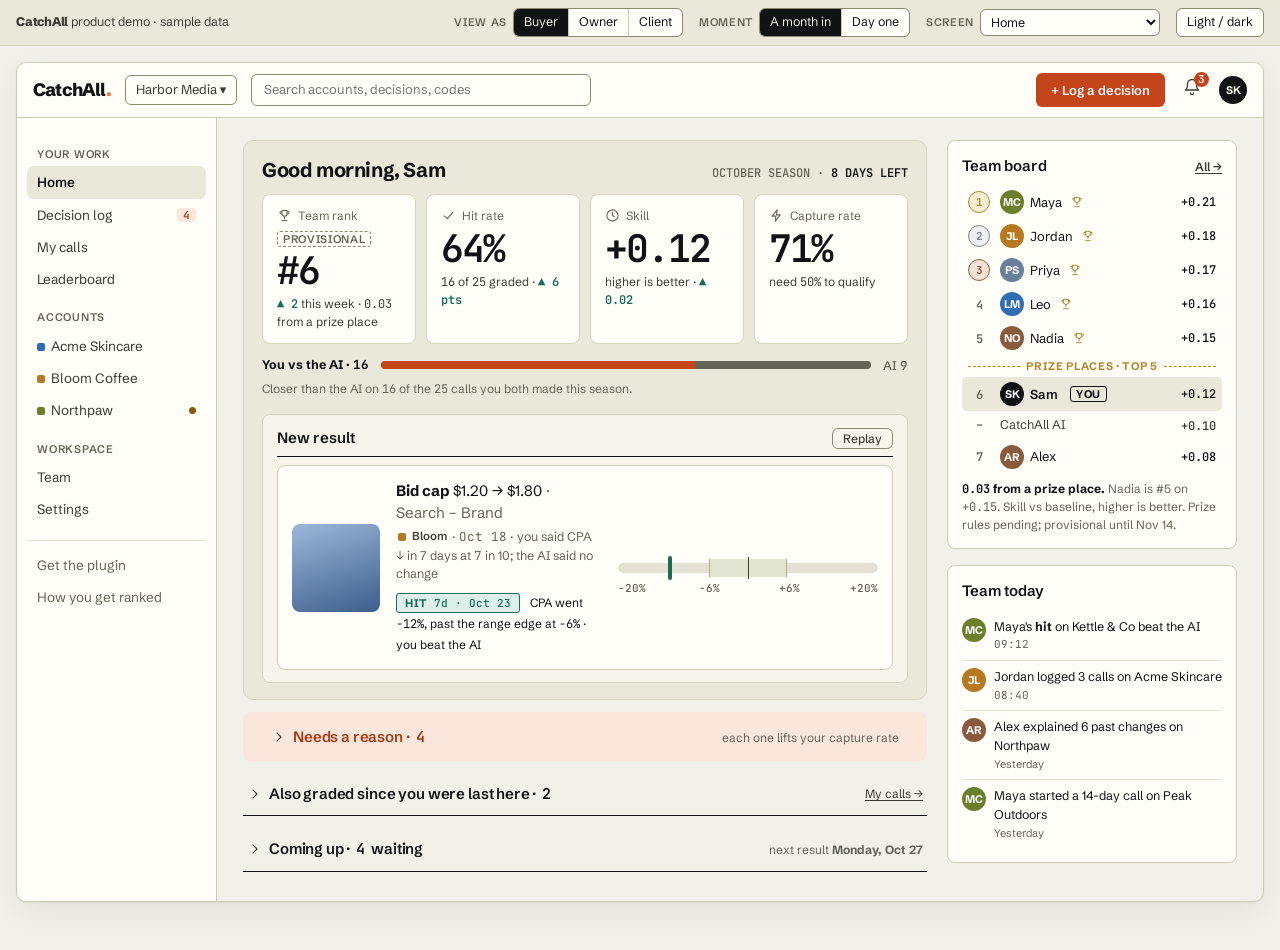
==== commit 840778cc: "Home: two columns from the top, one main box, folding lists From a designer's review: the team board" ====
--- a/docs/index.html
+++ b/docs/index.html
@@ -745,6 +745,32 @@
   .hm-table table{display:table}
   .hm-table{overflow-x:auto}
 }
+
+/* ---------- layout from the designer review (2026-10-26) ----------
+   Two columns from the top: the main column and the team column. The greeting, the season
+   numbers and the newest result share one box; the lists below fold open and remember it. */
+.hm-grid{display:grid;grid-template-columns:minmax(0,1fr) 290px;gap:20px;align-items:start}
+.hm-maincol{min-width:0;display:flex;flex-direction:column;gap:12px}
+.hm-grid>.rail{min-width:0}
+.hm-grid>.rail .box:first-child{margin-top:0}
+.hm .hm-hero{margin:0}
+.hm-inner{margin-top:16px;background:color-mix(in srgb,var(--panel) 55%,var(--raised));border:1px solid var(--raised-edge);border-radius:8px;padding:12px 14px}
+.hm-inner .hm-reveal{background:var(--panel)}
+@media(max-width:1100px){.hm-grid{grid-template-columns:1fr}}
+
+details.fold{border-bottom:1.5px solid var(--ink)}
+details.fold>summary{display:flex;justify-content:space-between;align-items:center;gap:12px;flex-wrap:wrap;cursor:pointer;list-style:none;padding:10px 4px}
+details.fold>summary::-webkit-details-marker{display:none}
+.fold-t{display:inline-flex;align-items:center;gap:6px;font-weight:600;font-size:15px;letter-spacing:-.01em}
+.fold-chev{width:16px;height:16px;transition:transform .15s ease-out;color:var(--ink-2)}
+details[open]>summary .fold-chev{transform:rotate(90deg)}
+@media (prefers-reduced-motion:reduce){.fold-chev{transition:none}}
+.fold-b{padding:0 0 8px}
+details.fold.needs{border-bottom:0;background:var(--needs-tint);border-radius:8px}
+details.fold.needs>summary{padding:10px 14px}
+details.fold.needs>summary .fold-t{color:var(--action-text)}
+details.fold.needs .fold-b{padding:0 14px 6px}
+details.fold>summary:focus-visible{outline:2px solid var(--action);outline-offset:2px;border-radius:6px}
 /* Decision log, the logging panel (Log a decision / Add why) and the notifications panel. Tokens only. */
 .lg-title{flex-wrap:wrap;gap:8px}
 .lg{min-width:0}
@@ -1093,6 +1119,7 @@
   <symbol id="i-share" viewBox="0 0 24 24"><path d="M4 12v7h16v-7M12 3v12M7 8l5-5 5 5"/></symbol>
   <symbol id="i-alert" viewBox="0 0 24 24"><path d="M12 3 2 20h20L12 3ZM12 10v4M12 17v.5"/></symbol>
   <symbol id="i-lock" viewBox="0 0 24 24"><rect x="5" y="11" width="14" height="10" rx="2"/><path d="M8 11V8a4 4 0 0 1 8 0v3"/></symbol>
+  <symbol id="i-chev" viewBox="0 0 24 24"><path d="m9 6 6 6-6 6"/></symbol>
 </svg>
 <div id="app"></div>
 <script>
@@ -3361,6 +3388,17 @@
   }
   function seasonTag() { return `<span class="season">${D.season.name.split(" ")[0].toUpperCase()} SEASON · <b>${D.season.daysLeft} DAYS LEFT</b></span>`; }
   const H2 = (t, right = "") => `<div class="sech"><h2 class="hm-h">${t}</h2>${right}</div>`;
+  /* collapsible section: closed by default, and whatever the person opens stays open next time */
+  function foldOpen(id, dflt) { try { const v = localStorage.getItem("ca-demo-fold-" + id); return v == null ? dflt : v === "1"; } catch (e) { return dflt; } }
+  function fold(id, title, right, body, opts = {}) {
+    if (!body) return "";
+    const open = foldOpen(id, !!opts.open);
+    return `<details class="fold${opts.tone ? " " + opts.tone : ""}" data-fold="${id}"${open ? " open" : ""}>
+      <summary><span class="fold-t">${U.icon("chev", "ico fold-chev")}${title}</span><span class="fold-r">${right}</span></summary>
+      <div class="fold-b">${body}</div></details>`;
+  }
+  /* main column and the team column side by side from the top of the page */
+  const layout = (main, side) => `<div class="hm-grid"><div class="hm-maincol">${main}</div>${side}</div>`;
 
   function revealBlock(d) {
     const first = !H.revealed[d.id];
@@ -3373,7 +3411,7 @@
     const edge = `${K.pct(d.move) < 0 ? "−" : "+"}${Math.abs(K.pct(d.band))}%`;
     const verdict = d.status === "hit" ? `${metric} went ${U.num(d.move)}, past the range edge at ${U.num(edge)}${beatAI ? " · you beat the AI" : ""}`
       : d.status === "miss" ? `${metric} went ${U.num(d.move)}, past the edge the other way` : `${metric} moved ${U.num(d.move)}, inside the ${U.num(d.band)} range`;
-    return `<div class="sec" id="hm-new">${H2("New result", `<button class="hm-replay" id="hm-replay" type="button">Replay</button>`)}
+    return `<div class="hm-inner" id="hm-new">${H2("New result", `<button class="hm-replay" id="hm-replay" type="button">Replay</button>`)}
       <div class="reveal hm-reveal">
         ${lead}
         <div>
@@ -3392,10 +3430,9 @@
     const n = D.me.needsReason;
     const shown = rows.slice(0, 2);
     const how = (d) => `${U.num(d.date)} · ${d.who === "sam" ? "you" : U.esc(P(d.who)?.short || "")} · from change history`;
-    return `<div class="sec needs">${H2(`Needs a reason · ${U.num(n)}`, `<span class="small muted">each one lifts your capture rate</span>`)}
-      ${shown.map((d) => U.row(d, { sub: how(d) })).join("")}
-      ${rows.length > shown.length ? `<button class="linkbtn hm-more" data-go="log">${rows.length - shown.length} more in the decision log →</button>` : ""}
-    </div>`;
+    return fold("needs", `Needs a reason · ${U.num(n)}`, `<span class="small muted">each one lifts your capture rate</span>`,
+      `${shown.map((d) => U.row(d, { sub: how(d) })).join("")}
+      ${rows.length > shown.length ? `<button class="linkbtn hm-more" data-go="log">${rows.length - shown.length} more in the decision log →</button>` : ""}`, { tone: "needs" });
   }
 
   function gradedBlock(who) {
@@ -3406,8 +3443,8 @@
       const inside = d.status === "noise";
       return `said ${U.esc(d.pred)} at ${U.conf(d.conf)} · ${inside ? "moved" : "went"} ${U.num(d.move)}, ${inside ? `inside the ${U.num(d.band)} range` : `past the edge at ${U.num(d.band)}`}${d.aiResult ? ` · AI: ${ai[d.aiResult]}` : ""}`;
     };
-    return `<div class="sec">${H2(`Also graded since you were last here · ${U.num(rows.length)}`, `<button class="linkbtn u small" data-go="calls">My calls →</button>`)}
-      ${rows.map((d) => U.row(d, { sub: sub(d) })).join("")}</div>`;
+    return fold("graded", `Also graded since you were last here · ${U.num(rows.length)}`, `<button class="linkbtn u small" data-go="calls">My calls →</button>`,
+      rows.map((d) => U.row(d, { sub: sub(d) })).join(""));
   }
 
   function comingRow(d) {
@@ -3419,9 +3456,9 @@
   function comingBlock(who, total, rows, next) {
     if (!rows.length) return "";
     const shown = rows.slice(0, 3);
-    return `<div class="sec">${H2(`Coming up · ${U.num(total)} waiting`, `<span class="small muted">${next}</span>`)}
-      ${shown.map(comingRow).join("")}
-      ${total > shown.length ? `<button class="linkbtn hm-more" data-go="calls">${total - shown.length} more in My calls →</button>` : ""}</div>`;
+    return fold("coming", `Coming up · ${U.num(total)} waiting`, `<span class="small muted">${next}</span>`,
+      `${shown.map(comingRow).join("")}
+      ${total > shown.length ? `<button class="linkbtn hm-more" data-go="calls">${total - shown.length} more in My calls →</button>` : ""}`);
   }
 
   function miniBoard(c, opts = {}) {
@@ -3468,15 +3505,14 @@
     const needs = needsBlock(c), graded = gradedBlock("sam");
     const quiet = !nd && !needs && !graded
       ? `<div class="hm-quiet"><h2 class="hm-qh">Nothing new since yesterday at 17:40</h2><p>No results landed and every change on your accounts has a reason. Nothing needs you today.</p></div>` : "";
-    return `<div class="hm">
-      <section class="score" aria-label="Your season">
+    return `<div class="hm">${layout(`
+      <section class="score hm-hero" aria-label="Your season">
         <div class="top"><h1 class="hm-greet">Good morning, Sam</h1>${seasonTag()}</div>
         ${scoreTiles(me)}${h2h(me)}
+        ${nd ? revealBlock(nd) : ""}
       </section>
-      <div class="cols"><div>
-        ${nd ? revealBlock(nd) : ""}${quiet}${needs}${graded}
-        ${comingBlock("sam", me.waiting + extra, mine.slice().reverse().sort((a, b) => (b._new ? 1 : 0) - (a._new ? 1 : 0)), `next result <b>Monday, Oct 27</b>`)}
-      </div>${rail(c)}</div></div>`;
+      ${quiet}${needs}${graded}
+      ${comingBlock("sam", me.waiting + extra, mine.slice().reverse().sort((a, b) => (b._new ? 1 : 0) - (a._new ? 1 : 0)), `next result <b>Monday, Oct 27</b>`)}`, rail(c))}</div>`;
   }
 
   function buyerDay1(c) {
@@ -3484,8 +3520,8 @@
     const done = 1 + (fb ? 1 : 0);
     const boxes = Array.from({ length: 20 }, (_, i) => `<i class="${i < 3 ? "f" : ""}"></i>`).join("");
     const ck = (isDone, title, sub, action) => `<div class="ck${isDone ? " done" : ""}"><span class="box" aria-hidden="true">${isDone ? U.icon("check") : ""}</span><div><div class="w"><b>${title}</b></div><div class="s">${sub}</div></div>${isDone ? `<span class="small muted">Done</span>` : action}</div>`;
-    return `<div class="hm">
-      <section class="score" aria-label="Your first season">
+    return `<div class="hm">${layout(`
+      <section class="score hm-hero" aria-label="Your first season">
         <div class="top"><h1 class="hm-greet">Welcome, Sam</h1>${seasonTag()}</div>
         <div class="tiles">
           ${U.tile(`${U.icon("target")}First result`, "Oct 28", `Budget cut on Acme Skincare, in ${U.num(5)} days`)}
@@ -3495,17 +3531,14 @@
         </div>
         <div class="small muted" style="margin-top:10px">Your numbers and the head to head with the AI start when your first call is graded.</div>
       </section>
-      <div class="cols"><div>
-        <div class="hm-panelx">${H2(`Get set up · ${done} of 3 done`, `<span class="small muted">stays here until it's done</span>`)}
+        ${fold("setup", `Get set up · ${done} of 3 done`, `<span class="small muted">stays here until it's done</span>`, `
           ${ck(fb, "Link your Facebook", fb ? "Done today. Changes you make in Ads Manager now count as yours." : "So changes you make in Ads Manager count as yours, with or without the plugin. Asks for no ad account access.", `<button class="btn btn-primary btn-sm" id="hm-linkfb">Link your Facebook</button>`)}
           ${ck(true, "Install the plugin", "Done Oct 21. Log calls as you publish in Ads Manager.")}
-          ${ck(false, "214 past changes need a reason", "From the last 12 months on your accounts. Each one you explain lifts your capture rate.", `<button class="btn btn-secondary btn-sm" data-go="log">Add why</button>`)}
-        </div>
+          ${ck(false, "214 past changes need a reason", "From the last 12 months on your accounts. Each one you explain lifts your capture rate.", `<button class="btn btn-secondary btn-sm" data-go="log">Add why</button>`)}`, { open: true })}
         ${comingBlock("sam", 3, H.day1Coming, `first result <b>Tuesday, Oct 28</b>`)}
-        <div class="sec">${H2("Free audit", `<button class="linkbtn u small" data-go="acct-acme-performance">Open →</button>`)}
-          <div class="li" style="border-bottom:0"><span class="ctype">${U.icon("check")}</span><div><div class="w"><b>What 214 past changes did</b> on Acme Skincare, plus health and market research</div><div class="s">${U.acctTag("acme")} · ready since Oct 21</div></div><div class="rowend"><button class="btn btn-secondary btn-sm" data-go="acct-acme-performance">Open audit</button></div></div>
-        </div>
-      </div>${rail(c, { day1: true })}</div></div>`;
+        ${fold("audit", "Free audit", `<button class="linkbtn u small" data-go="acct-acme-performance">Open →</button>`, `
+          <div class="li" style="border-bottom:0"><span class="ctype">${U.icon("check")}</span><div><div class="w"><b>What 214 past changes did</b> on Acme Skincare, plus health and market research</div><div class="s">${U.acctTag("acme")} · ready since Oct 21</div></div><div class="rowend"><button class="btn btn-secondary btn-sm" data-go="acct-acme-performance">Open audit</button></div></div>`, { open: true })}
+      `, rail(c, { day1: true }))}</div>`;
   }
 
   /* Dana's own calls ("Just me") */
@@ -3548,9 +3581,9 @@
         <td class="hm-tend">${r.notLinked ? `<button class="btn btn-secondary btn-sm" data-toast="Reminder sent to ${U.esc(p.short)}: link your Facebook so your changes count as yours">Remind ${U.esc(p.short)}</button>` : r.below ? `<span class="small muted">below ${U.num("50%")} to qualify</span>` : ""}</td></tr>`;
     };
     const worth = H.worth.filter((w) => !w.dismissed);
-    return `<div class="hm">
+    return `<div class="hm">${layout(`
       <div class="titlebar hm-title"><h1 class="hm-greet">Good morning, Dana<small>${U.esc(D.workspace.name.toUpperCase())} · THIS WEEK</small></h1>${toggle()}</div>
-      <section class="score" aria-label="Your team this season">
+      <section class="score hm-hero" aria-label="Your team this season">
         <div class="top"><h2 class="hm-h" style="font-size:18px">Your team this season</h2>${seasonTag()}</div>
         <div class="tiles">
           ${U.tile(`${U.icon("check")}Hit rate`, `${T.hitRate}%`, `team · ${U.num(T.graded)} graded · <span class="up">${T.hitMove}</span>`)}
@@ -3559,25 +3592,21 @@
           ${U.tile(`${U.icon("alert")}Outside normal range`, `${T.outside}<span class="hm-of"> / ${D.accountCount}</span>`, "Acme, Bloom, Kettle &amp; Co")}
         </div>
       </section>
-      <div class="cols"><div>
-        ${needs.length ? `<div class="sec needs">${H2(`Needs you · ${U.num(needs.length)}`, `<span class="small muted">also sent by email</span>`)}
-          ${needs.map((n) => `<div class="li">${lead(n)}<div><div class="w">${n.title} ${n.acct ? U.acctTag(n.acct) : ""}</div><div class="s">${n.sub}</div></div><div class="rowend"><button class="btn btn-primary btn-sm" data-go="${n.go}">${n.btn}</button></div></div>`).join("")}</div>` : ""}
-        <div class="sec">${H2(`Accounts outside their normal range · ${U.num(H.outside.length)}`, `<button class="linkbtn u small" data-toast="The full list has all ${D.accountCount} of Harbor Media's accounts">All accounts →</button>`)}
+        ${needs.length ? fold("ownerneeds", `Needs you · ${U.num(needs.length)}`, `<span class="small muted">also sent by email</span>`,
+          needs.map((n) => `<div class="li">${lead(n)}<div><div class="w">${n.title} ${n.acct ? U.acctTag(n.acct) : ""}</div><div class="s">${n.sub}</div></div><div class="rowend"><button class="btn btn-primary btn-sm" data-go="${n.go}">${n.btn}</button></div></div>`).join(""), { tone: "needs" }) : ""}
+        ${fold("outside", `Accounts outside their normal range · ${U.num(H.outside.length)}`, `<button class="linkbtn u small" data-toast="The full list has all ${D.accountCount} of Harbor Media's accounts">All accounts →</button>`, `
           ${H.outside.map((o) => `<div class="li hm-out">${U.acctTag(o.acct)}<div><div class="w">${o.head}</div><div class="s">${o.sub} · <button class="linkbtn u" data-go="acct-${o.acct}-performance">See on chart →</button></div></div><div class="rng" aria-hidden="true"><div class="t"></div><div class="b" style="left:${o.band[0]}%;width:${o.band[1]}%"></div><div class="p" style="left:${o.pin}%"></div></div></div>`).join("")}
-          <div class="small muted" style="padding-top:6px">The bar is the account's own normal range; the mark is today. Each account opens its Performance chart with the changes before it.</div>
-        </div>
-        <div class="sec">${H2("Team", `<button class="linkbtn u small" data-go="team">Team page →</button>`)}
+          <div class="small muted" style="padding-top:6px">The bar is the account's own normal range; the mark is today. Each account opens its Performance chart with the changes before it.</div>`)}
+        ${fold("teamtable", "Team", `<button class="linkbtn u small" data-go="team">Team page →</button>`, `
           <div class="tablewrap hm-table" style="margin-top:8px"><table>
             <thead><tr><th scope="col">Buyer</th><th scope="col" class="r">Capture</th><th scope="col" class="r">Hit rate</th><th scope="col" class="r">Graded</th><th scope="col" class="r">No reason</th><th scope="col"><span class="sr">Action</span></th></tr></thead>
             <tbody>${H.team.table.map(tr).join("")}</tbody></table></div>
-          <div class="small muted" style="padding-top:6px">Not linked: Alex hasn't done Link your Facebook, so changes Alex makes in Ads Manager show as "someone not linked" and can't be credited or counted in capture.</div>
-        </div>
-        <div class="sec">${H2(`Worth considering this week · ${U.num(worth.length)}`, `<span class="small muted">only things that cleared the noise</span>`)}
+          <div class="small muted" style="padding-top:6px">Not linked: Alex hasn't done Link your Facebook, so changes Alex makes in Ads Manager show as "someone not linked" and can't be credited or counted in capture.</div>`)}
+        ${fold("worth", `Worth considering this week · ${U.num(worth.length)}`, `<span class="small muted">only things that cleared the noise</span>`, `
           ${worth.length ? worth.map((w) => `<div class="li">${w.thumb != null ? U.thumb(w.thumb) : U.ctype(w.type)}<div><div class="w">${w.title} ${U.acctTag(w.acct)}</div><div class="s">${U.esc(w.camp)} · from this week's report</div></div>
             <div class="rowend hm-acts"><button class="btn btn-secondary btn-sm" data-drawer="log" data-acct="${w.acct}" data-camp="${U.esc(w.camp)}" data-reason="${U.esc(w.reason)}" data-signal="${U.esc(w.signal)}" data-metric="${w.metric}" data-field="${w.field}" data-from="${w.id}">Doing this</button><button class="btn btn-sm hm-ghost" data-notnow="${w.id}">Not now</button></div></div>`).join("")
-            : `<p class="muted small" style="margin:10px 0">Nothing else this week. Next week's report lands Monday.</p>`}
-        </div>
-      </div>${rail(c)}</div></div>`;
+            : `<p class="muted small" style="margin:10px 0">Nothing else this week. Next week's report lands Monday.</p>`}`)}
+      `, rail(c))}</div>`;
   }
 
   const AUDIT = { month: 7, timer: null };
@@ -3629,6 +3658,9 @@
     },
     mount(root, c) {
       const main = root.querySelector("#main") || root;
+      main.querySelectorAll("details[data-fold]").forEach((d) => d.addEventListener("toggle", () => {
+        try { localStorage.setItem("ca-demo-fold-" + d.dataset.fold, d.open ? "1" : "0"); } catch (e) {}
+      }));
       main.addEventListener("click", (e) => {
         const m = e.target.closest("[data-hmode]");
         if (m) { CA.state.homeMode = m.dataset.hmode; CA.rerender(); return; }
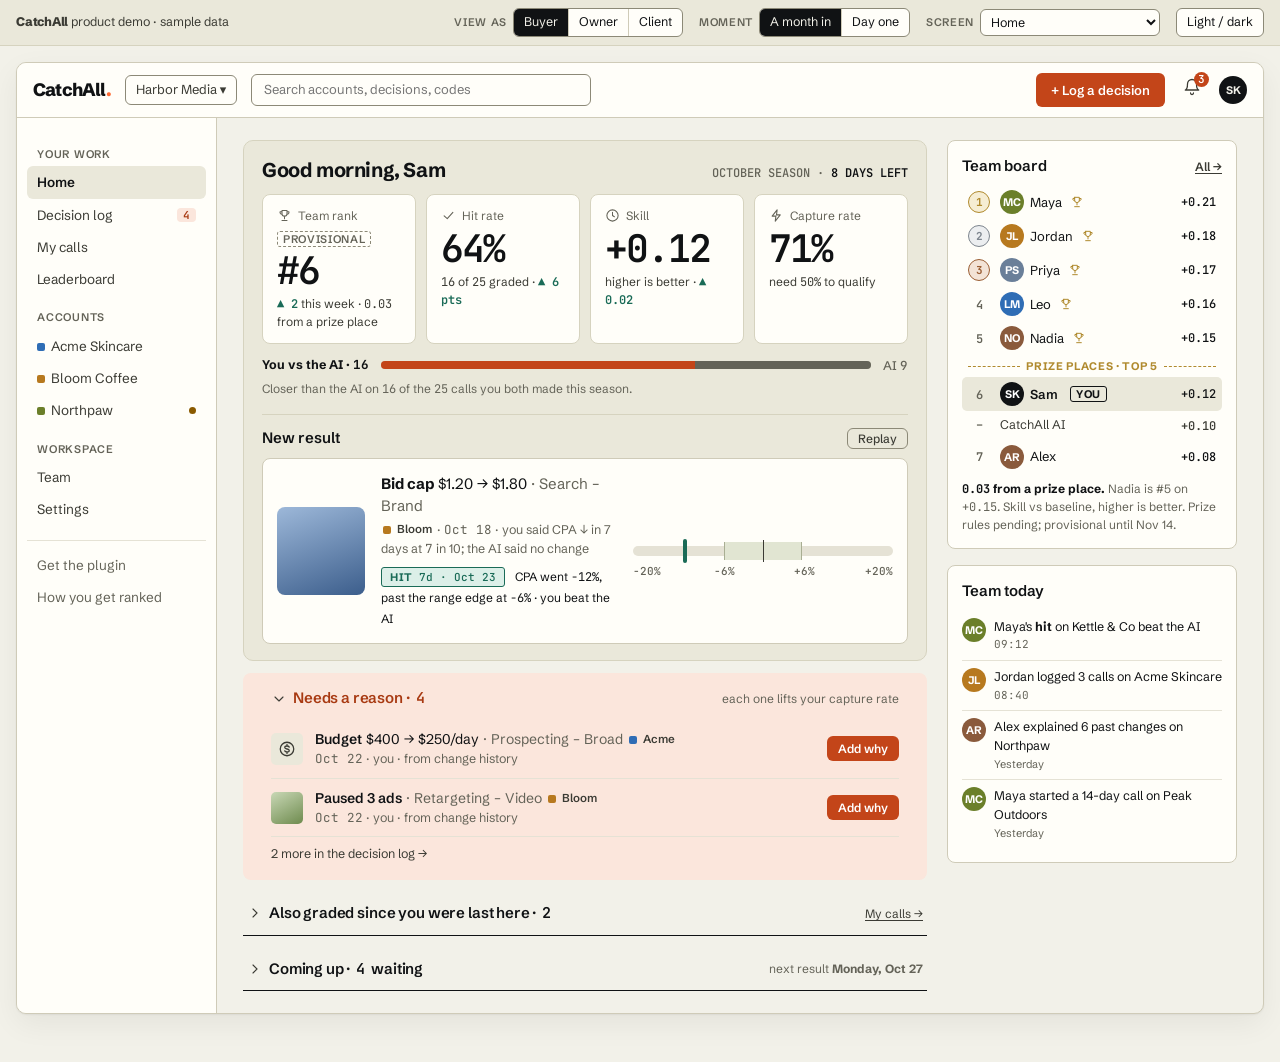
==== commit 0c08e4ac: "Home: needs-you lists open by default; no nested panel in the main box Needs a reason (buyer) and Ne" ====
--- a/docs/index.html
+++ b/docs/index.html
@@ -754,8 +754,10 @@
 .hm-grid>.rail{min-width:0}
 .hm-grid>.rail .box:first-child{margin-top:0}
 .hm .hm-hero{margin:0}
-.hm-inner{margin-top:16px;background:color-mix(in srgb,var(--panel) 55%,var(--raised));border:1px solid var(--raised-edge);border-radius:8px;padding:12px 14px}
-.hm-inner .hm-reveal{background:var(--panel)}
+/* the newest result sits in the same box as the season numbers, set off by a divider, not a nested panel */
+.hm-inner{margin-top:16px;padding-top:12px;border-top:1px solid var(--raised-edge)}
+.hm-inner .sech{border-bottom:0;padding-bottom:0}
+.hm-inner .hm-reveal{background:var(--panel);margin-top:8px}
 @media(max-width:1100px){.hm-grid{grid-template-columns:1fr}}
 
 details.fold{border-bottom:1.5px solid var(--ink)}
@@ -3432,7 +3434,7 @@
     const how = (d) => `${U.num(d.date)} · ${d.who === "sam" ? "you" : U.esc(P(d.who)?.short || "")} · from change history`;
     return fold("needs", `Needs a reason · ${U.num(n)}`, `<span class="small muted">each one lifts your capture rate</span>`,
       `${shown.map((d) => U.row(d, { sub: how(d) })).join("")}
-      ${rows.length > shown.length ? `<button class="linkbtn hm-more" data-go="log">${rows.length - shown.length} more in the decision log →</button>` : ""}`, { tone: "needs" });
+      ${rows.length > shown.length ? `<button class="linkbtn hm-more" data-go="log">${rows.length - shown.length} more in the decision log →</button>` : ""}`, { tone: "needs", open: true });
   }
 
   function gradedBlock(who) {
@@ -3593,7 +3595,7 @@
         </div>
       </section>
         ${needs.length ? fold("ownerneeds", `Needs you · ${U.num(needs.length)}`, `<span class="small muted">also sent by email</span>`,
-          needs.map((n) => `<div class="li">${lead(n)}<div><div class="w">${n.title} ${n.acct ? U.acctTag(n.acct) : ""}</div><div class="s">${n.sub}</div></div><div class="rowend"><button class="btn btn-primary btn-sm" data-go="${n.go}">${n.btn}</button></div></div>`).join(""), { tone: "needs" }) : ""}
+          needs.map((n) => `<div class="li">${lead(n)}<div><div class="w">${n.title} ${n.acct ? U.acctTag(n.acct) : ""}</div><div class="s">${n.sub}</div></div><div class="rowend"><button class="btn btn-primary btn-sm" data-go="${n.go}">${n.btn}</button></div></div>`).join(""), { tone: "needs", open: true }) : ""}
         ${fold("outside", `Accounts outside their normal range · ${U.num(H.outside.length)}`, `<button class="linkbtn u small" data-toast="The full list has all ${D.accountCount} of Harbor Media's accounts">All accounts →</button>`, `
           ${H.outside.map((o) => `<div class="li hm-out">${U.acctTag(o.acct)}<div><div class="w">${o.head}</div><div class="s">${o.sub} · <button class="linkbtn u" data-go="acct-${o.acct}-performance">See on chart →</button></div></div><div class="rng" aria-hidden="true"><div class="t"></div><div class="b" style="left:${o.band[0]}%;width:${o.band[1]}%"></div><div class="p" style="left:${o.pin}%"></div></div></div>`).join("")}
           <div class="small muted" style="padding-top:6px">The bar is the account's own normal range; the mark is today. Each account opens its Performance chart with the changes before it.</div>`)}
